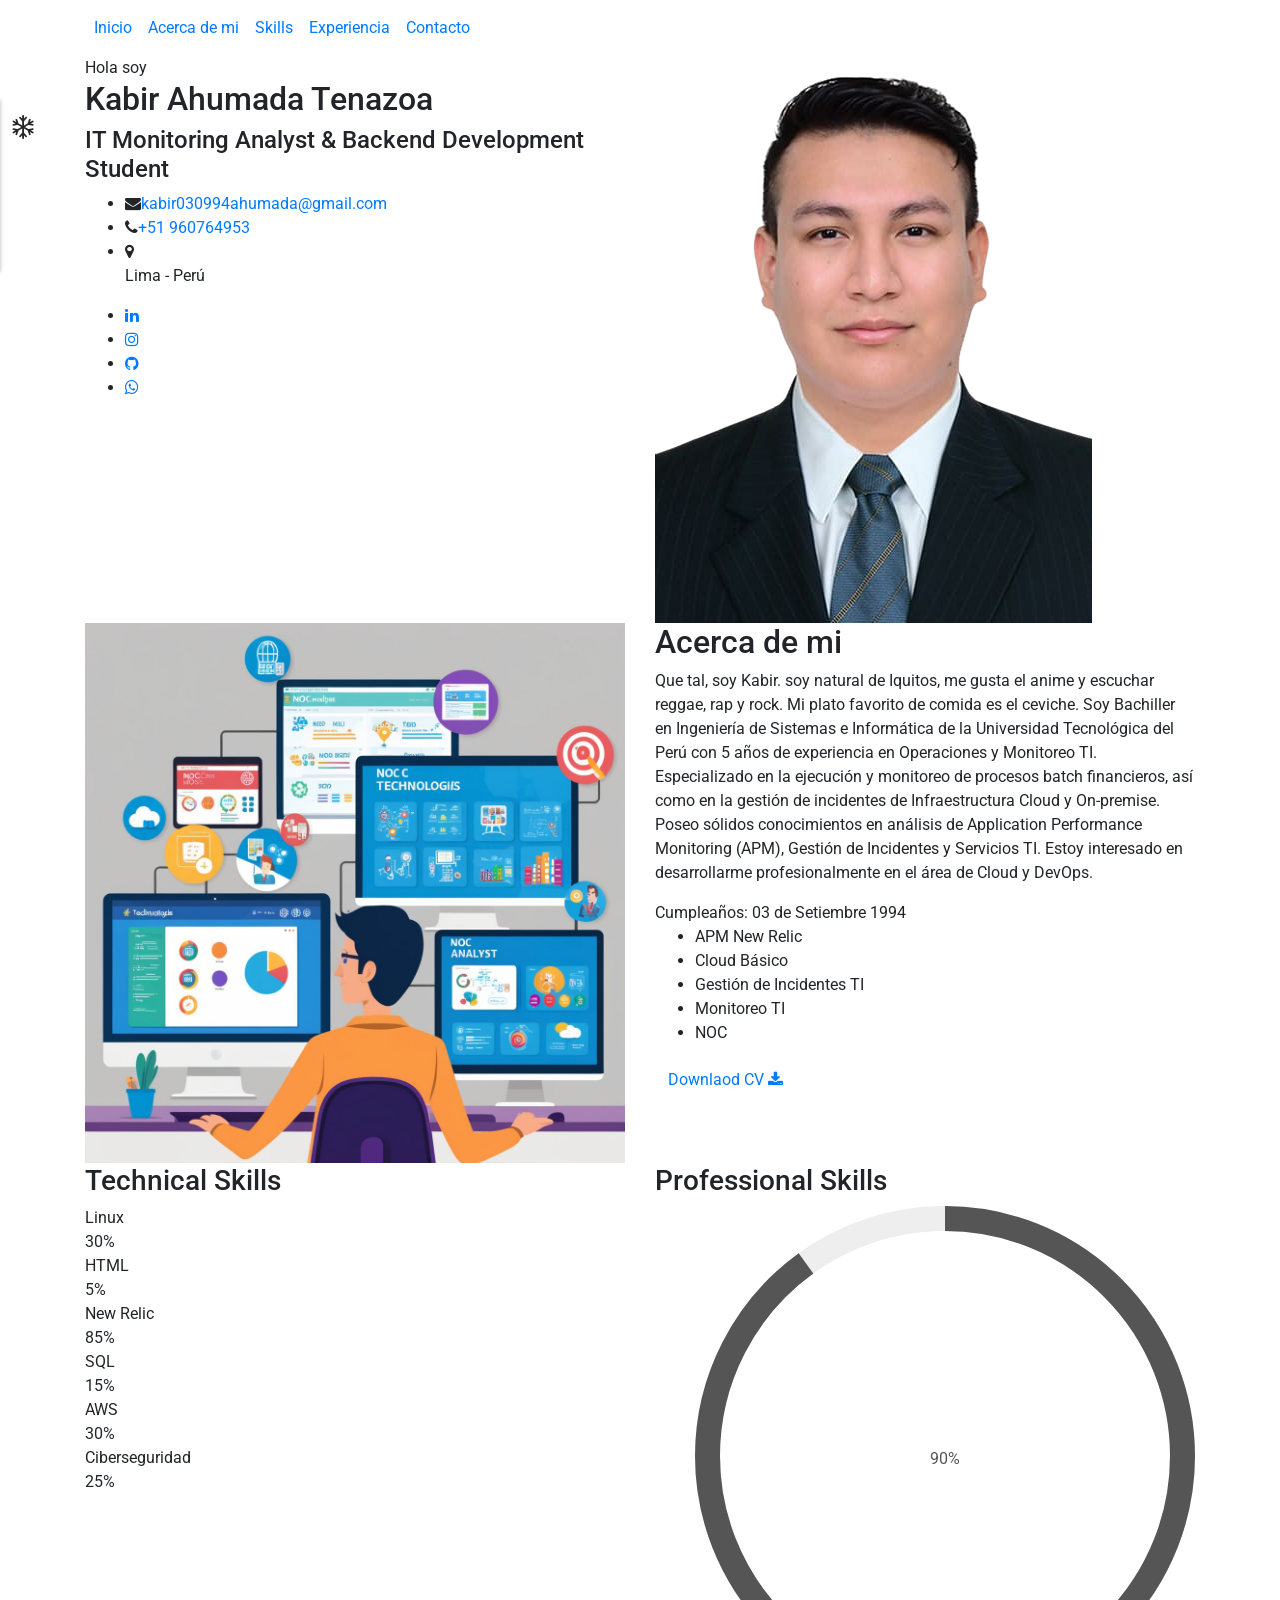
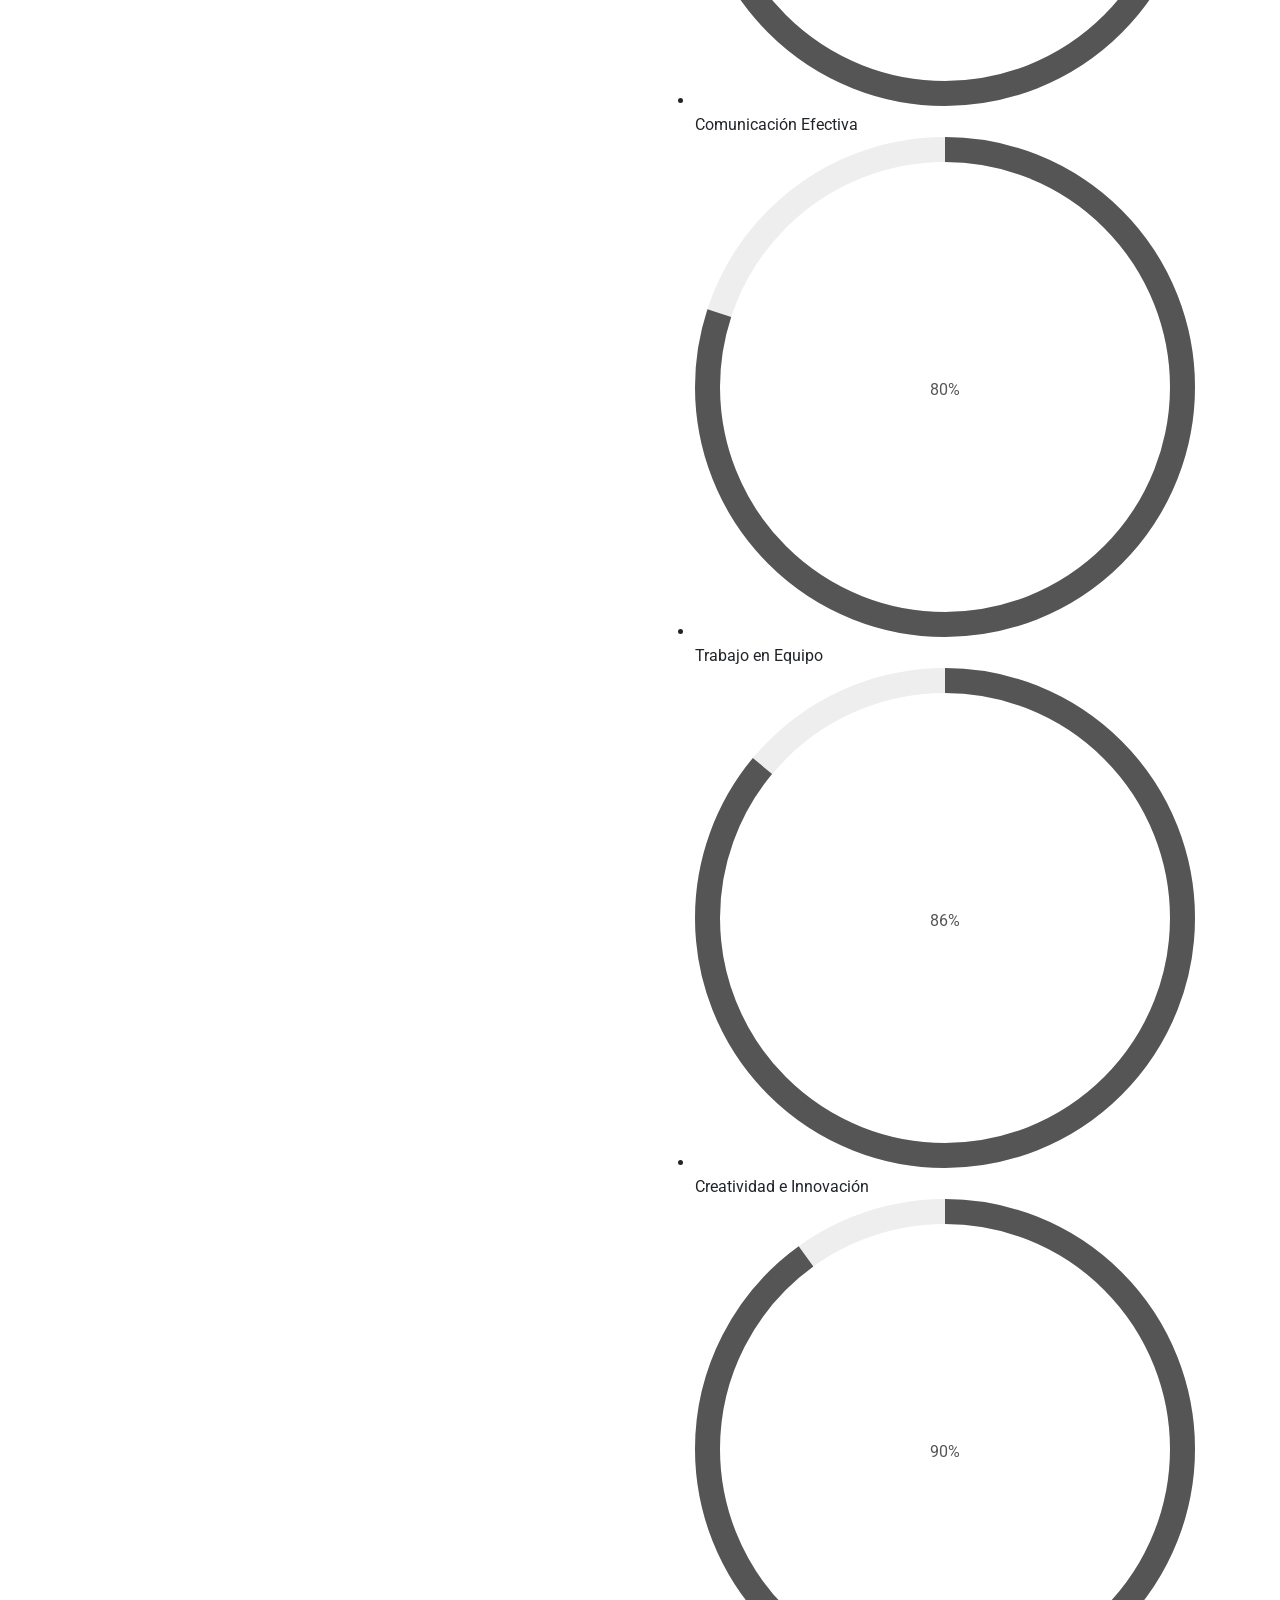
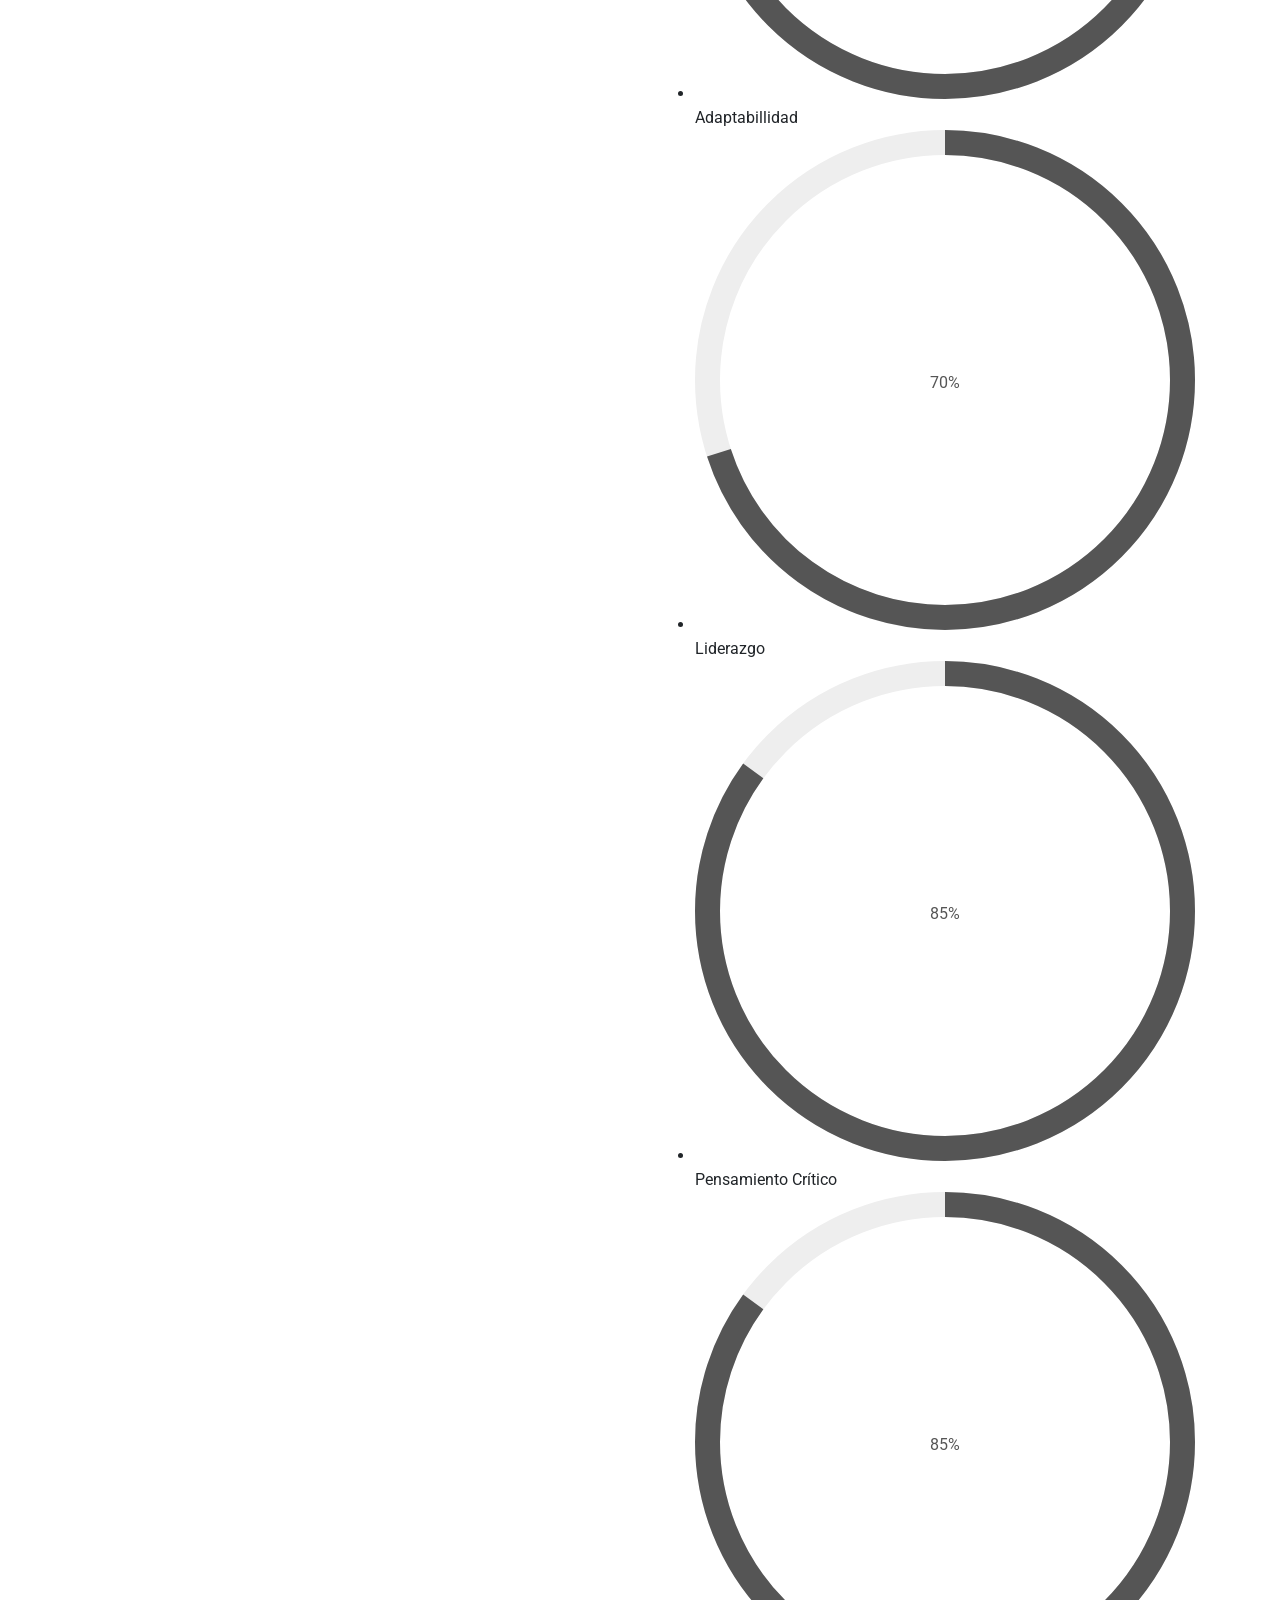
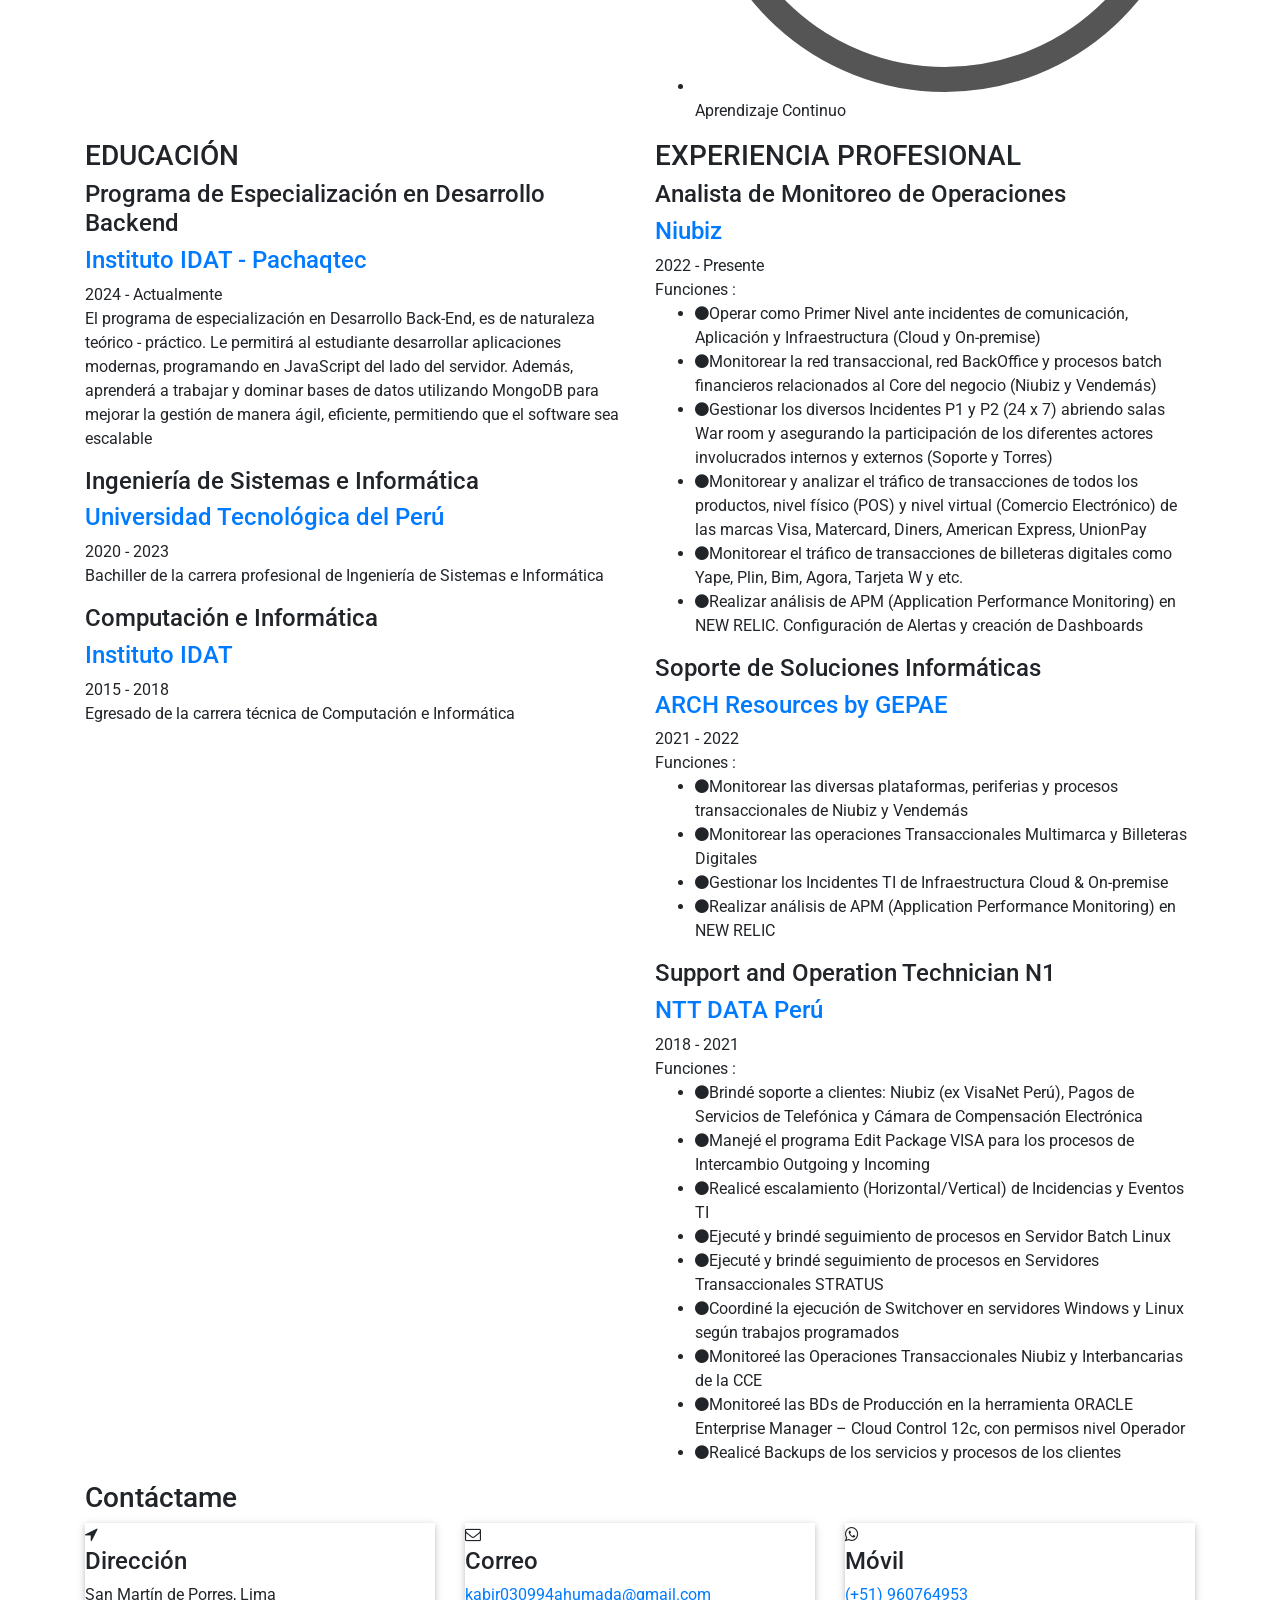
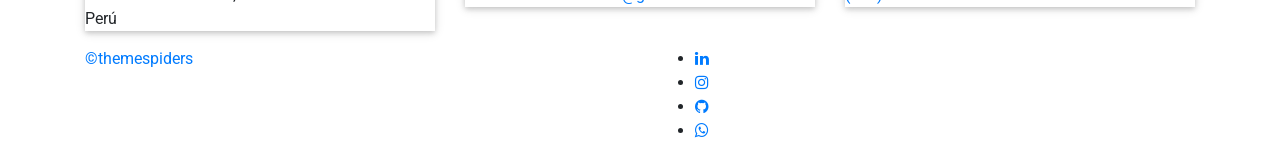
==== index.html @ a4e6312b "Carga nueva de index" ====
<!doctype html>
<html lang="en">
    
<head>
        <title>Kabir Ahumada Tenazoa - Personal CV</title>
        <!-- Required meta tags -->
        <meta charset="utf-8">
        <meta http-equiv="X-UA-Compatible" content="IE=edge">

        <meta name="viewport" content="width=device-width, initial-scale=1, shrink-to-fit=no">
        
        <!-- FAV AND ICONS   -->
        <link rel="shortcut icon" href="assets/images/Crountch-One-Piece-Jolly-Roger-Luffys-flag.256.png">
        <link rel="shortcut icon" href="assets/images/LUFFY3-removebg-preview.png">
        <link rel="shortcut icon" sizes="72x72" href="assets/images/LUFFY3-removebg-preview.png">
        <link rel="shortcut icon" sizes="114x114" href="assets/images/Crountch-One-Piece-Jolly-Roger-Luffys-flag.256.png">
        
        <!-- Google Font-->
        <link href="http://fonts.googleapis.com/css?family=Roboto" rel="stylesheet">
        <!-- Font Awesome -->
        <link rel="stylesheet" href="assets/icons/font-awesome-4.7.0/css/font-awesome.min.css">
        <!-- Bootstrap CSS -->
        <link rel="stylesheet" href="assets/plugins/css/bootstrap.min.css">
        <!-- Animate CSS-->
        <link rel="stylesheet" href="assets/plugins/css/animate.css">
        <!-- Owl Carousel CSS-->
        <link rel="stylesheet" href="assets/plugins/css/owl.css">
        <!-- Fancybox-->
        <link rel="stylesheet" href="assets/plugins/css/jquery.fancybox.min.css">
        <!-- Custom CSS-->
        <link rel="stylesheet" href="assets/css/styles.css">
        <link rel="stylesheet" href="assets/css/responsive.css">
        
        <!-- Colors -->
        <link rel="alternate stylesheet" href="assets/css/colors/blue.css" title="blue">
        <link rel="stylesheet" href="assets/css/colors/defauld.css" title="defauld">
        <link rel="alternate stylesheet" href="assets/css/colors/green.css" title="green">
        <link rel="alternate stylesheet" href="assets/css/colors/blue-munsell.css" title="blue-munsell">
        <link rel="alternate stylesheet" href="assets/css/colors/orange.css" title="orange">
        <link rel="alternate stylesheet" href="assets/css/colors/purple.css" title="purple">
        <link rel="alternate stylesheet" href="assets/css/colors/slate.css" title="slate">
        <link rel="alternate stylesheet" href="assets/css/colors/yellow.css" title="yellow">
    </head>
    <body class="dark-vertion black-bg">
        <!-- Start Loader -->
        <div class="section-loader">
            <div class="loader">
                <div></div>
                <div></div> 
            </div>
        </div>
        <!-- End Loader -->
        
        <!--
        ===================
           NAVIGATION
        ===================
        -->
        <header class="black-bg mh-header mh-fixed-nav nav-scroll mh-xs-mobile-nav wow fadeInUp" id="mh-header">
            <div class="overlay"></div>
            <div class="container">
                <div class="row">
                    <nav class="navbar navbar-expand-lg mh-nav nav-btn">
                        <button class="navbar-toggler" type="button" data-toggle="collapse" data-target="#navbarSupportedContent" aria-controls="navbarSupportedContent" aria-expanded="false" aria-label="Toggle navigation">
                            <span class="navbar-toggler-icon icon"></span>
                        </button>
                    
                        <div class="collapse navbar-collapse" id="navbarSupportedContent">
                            <ul class="navbar-nav mr-auto ml-auto">
                                <li class="nav-item active">
                                    <a class="nav-link" href="#mh-home">Inicio</a>
                                </li>
                                <li class="nav-item">
                                    <a class="nav-link" href="#mh-about">Acerca de mi</a>
                                </li>
                                <li class="nav-item">
                                   <a class="nav-link" href="#mh-skills">Skills</a>
                                </li>                                
                                <li class="nav-item">
                                   <a class="nav-link" href="#mh-experience">Experiencia</a>
                                </li>                                
                                <li class="nav-item">
                                   <a class="nav-link" href="#mh-contact">Contacto</a>
                                </li>
                            </ul>
                        </div>
                    </nav>
                </div>
            </div>
        </header>
        
        <!--
        ===================
            HOME 
        ===================
        -->
        <section class="mh-home" id="mh-home">
            <div class="home-ovimg">
                <div class="container">
                    <div class="row xs-column-reverse section-separator vertical-middle-content home-padding">
                        <div class="col-sm-6">
                            <div class="mh-header-info">
                                <div class="mh-promo wow fadeInUp" data-wow-duration="0.8s" data-wow-delay="0.1s">
                                    <span>Hola soy</span>
                                </div>
                                
                                <h2 class="wow fadeInUp" data-wow-duration="0.8s" data-wow-delay="0.2s">Kabir Ahumada Tenazoa</h2>
                                <h4 class="wow fadeInUp" data-wow-duration="0.8s" data-wow-delay="0.3s">IT Monitoring Analyst & Backend Development Student</h4>
                                
                                <ul>
                                    <li class="wow fadeInUp" data-wow-duration="0.8s" data-wow-delay="0.4s"><i class="fa fa-envelope"></i><a target="_blank" href="mailto:">kabir030994ahumada@gmail.com</a></li>
                                    <li class="wow fadeInUp" data-wow-duration="0.8s" data-wow-delay="0.5s"><i class="fa fa-phone"></i><a target="_blank" href="https://wa.link/vdgrgr" target="_blank">+51 960764953</a></li>
                                    <li class="wow fadeInUp" data-wow-duration="0.8s" data-wow-delay="0.6s"><i class="fa fa-map-marker"></i><address>Lima - Perú</address></li>
                                </ul>
                                
                                <ul class="social-icon wow fadeInUp" data-wow-duration="0.8s" data-wow-delay="0.14s">
                                    <li><a href="https://www.linkedin.com/in/axel-kabir-ahumada-tenazoa/" target="_blank"><i class="fa fa-linkedin"></i></a></li>
                                    <li><a href="https://www.instagram.com/mr.ahumada31/" target="_blank"><i class="fa fa-instagram"></i></a></li>
                                    <li><a href="https://github.com/kahumada31" target="_blank"><i class="fa fa-github"></i></a></li>
                                    <li><a href="https://wa.link/vdgrgr" target="_blank"><i class="fa fa-whatsapp"></i></a></li>
                                </ul>
                            </div>
                        </div>
                        <div class="col-sm-6">
                            <div class="hero-img wow fadeInUp" data-wow-duration="0.16s" data-wow-delay="0.12s">
                                <div class="image-border">
                                    <img src="assets/images/Axel_Ahumada_-_new-removebg-preview.png" alt=""  class="img-fluid">
                                </div>
                            </div>
                        </div>
                    </div>
                </div>
            </div>
        </section>   
        
        <!--
        ==================
            ABOUT
        =================
        -->
        <section class="mh-about" id="mh-about">
            <div class="container">
                <div class="row section-separator">
                    <div class="col-sm-12 col-md-6">
                        <div class="mh-about-img shadow-2 wow fadeInUp" data-wow-duration="0.16s" data-wow-delay="0.8s">
                            <img src="assets/images/noc3.jpg" alt="" class="img-fluid">
                        </div>
                    </div>
                    <div class="col-sm-12 col-md-6">
                        <div class="mh-about-inner">
                            <h2 class="wow fadeInUp" data-wow-duration="0.12s" data-wow-delay="0.5s">Acerca de mi</h2>
                            <p class="wow fadeInUp" data-wow-duration="0.12s" data-wow-delay="0.6s">Que tal, soy Kabir. soy natural de Iquitos, me gusta el anime y escuchar reggae, rap y rock. Mi plato favorito de comida es el ceviche.
                                 Soy Bachiller en Ingeniería de Sistemas e Informática de la Universidad Tecnológica del Perú con 5 años de experiencia en Operaciones y Monitoreo TI. Especializado en la ejecución y monitoreo de procesos batch financieros, así como en la gestión de incidentes de Infraestructura Cloud y On-premise.
                                Poseo sólidos conocimientos en análisis de Application Performance Monitoring (APM), Gestión de Incidentes y Servicios TI. Estoy interesado en desarrollarme profesionalmente en el área de Cloud y DevOps.</p>
                            <h7> Cumpleaños: 03 de Setiembre 1994</h7>
                            <div class="mh-about-tag wow fadeInUp" data-wow-duration="0.18s" data-wow-delay="0.15s">
                                
                                <ul>
                                    <li><span>APM New Relic</span></li>
                                    <li><span>Cloud Básico</span></li>
                                    <li><span>Gestión de Incidentes TI</span></li>
                                    <li><span>Monitoreo TI</span></li>
                                    <li><span>NOC</span></li>
                                </ul>
                            </div>
                            <a href="/documentation/CV Kabir Ahumada.pdf" target="_blank" class="btn btn-fill wow fadeInUp" data-wow-duration="0.12s" data-wow-delay="0.8s">Downlaod CV <i class="fa fa-download"></i></a>
                        </div>
                    </div>
                </div>
            </div>
        </section>
        
        <!--
        ===================
           SKILLS
        ===================
        -->
        <section class="mh-skills" id="mh-skills">
            <div class="container">
                <div class="row section-separator">
                    <div class="section-title text-center col-sm-12">
                        <!--<h2>Skills</h2>-->
                    </div>
                    <div class="col-sm-12 col-md-6">
                        <div class="mh-skills-inner">
                            <div class="mh-professional-skill wow fadeInUp" data-wow-duration="0.20s" data-wow-delay="0.15s">
                                <h3>Technical Skills</h3>
                                <div class="each-skills">
                                    <div class="candidatos">
                                        <div class="parcial">
                                            <div class="info">
                                                <div class="nome">Linux</div>
                                                <div class="percentagem-num">30%</div>
                                            </div>
                                            <div class="progressBar">
                                                <div class="percentagem" style="width: 30%;"></div>
                                            </div>
                                        </div>
                                    </div>
                                    <div class="candidatos">
                                        <div class="parcial">
                                            <div class="info">
                                                <div class="nome">HTML</div>
                                                <div class="percentagem-num">5%</div>
                                            </div>
                                            <div class="progressBar">
                                                <div class="percentagem" style="width: 5%;"></div>
                                            </div>
                                        </div>
                                    </div>
                                    <div class="candidatos">
                                        <div class="parcial">
                                            <div class="info">
                                                <div class="nome">New Relic</div>
                                                <div class="percentagem-num">85%</div>
                                            </div>
                                            <div class="progressBar">
                                                <div class="percentagem" style="width: 85%;"></div>
                                            </div>
                                        </div>
                                    </div>
                                    <div class="candidatos">
                                        <div class="parcial">
                                            <div class="info">
                                                <div class="nome">SQL</div>
                                                <div class="percentagem-num">15%</div>
                                            </div>
                                            <div class="progressBar">
                                                <div class="percentagem" style="width: 15%;"></div>
                                            </div>
                                        </div>
                                    </div>                                    
                                    <div class="candidatos">
                                        <div class="parcial">
                                            <div class="info">
                                                <div class="nome">AWS</div>
                                                <div class="percentagem-num">30%</div>
                                            </div>
                                            <div class="progressBar">
                                                <div class="percentagem" style="width: 30%;"></div>
                                            </div>
                                        </div>
                                    </div>
                                    <div class="candidatos">
                                        <div class="parcial">
                                            <div class="info">
                                                <div class="nome">Ciberseguridad</div>
                                                <div class="percentagem-num">25%</div>
                                            </div>
                                            <div class="progressBar">
                                                <div class="percentagem" style="width: 25%;"></div>
                                            </div>
                                        </div>
                                    </div>
                                </div>
                            </div>
                        </div>
                    </div>
                    <div class="col-sm-12 col-md-6">
                        <div class="mh-professional-skills wow fadeInUp" data-wow-duration="0.20s" data-wow-delay="0.15s">
                            <h3>Professional Skills</h3>
                            <ul class="mh-professional-progress" >
                                <li>
                                    <div class="mh-progress mh-progress-circle" data-progress="90"></div>
                                    <div class="pr-skill-name">Comunicación Efectiva</div>
                                </li>
                                <li>
                                    <div class="mh-progress mh-progress-circle" data-progress="80"></div> 
                                    <div class="pr-skill-name">Trabajo en Equipo</div>
                                </li>
                                <li>
                                    <div class="mh-progress mh-progress-circle" data-progress="86"></div>
                                    <div class="pr-skill-name">Creatividad e Innovación</div>
                                </li> 
                                <li>
                                    <div class="mh-progress mh-progress-circle" data-progress="90"></div>
                                    <div class="pr-skill-name">Adaptabillidad</div>
                                </li>
                                <li>
                                    <div class="mh-progress mh-progress-circle" data-progress="70"></div>
                                    <div class="pr-skill-name">Liderazgo</div>
                                </li>
                                <li>
                                    <div class="mh-progress mh-progress-circle" data-progress="85"></div>
                                    <div class="pr-skill-name">Pensamiento Crítico</div>
                                </li>
                                <li>
                                    <div class="mh-progress mh-progress-circle" data-progress="85"></div>
                                    <div class="pr-skill-name">Aprendizaje Continuo</div>
                                </li>
                            </ul>
                        </div>
                    </div>
                </div>
            </div>
        </section>
        
        <!--
        ===================
           EXPERIENCES
        ===================
        -->
        <section class="mh-experince" id="mh-experience">
            <div class="bolor-overlay">
                <div class="container">
                    <div class="row section-separator">
                        <div class="col-sm-12 col-md-6">
                            <div class="mh-education">
                                 <h3 class="wow fadeInUp" data-wow-duration="0.15s" data-wow-delay="0.12s">EDUCACIÓN</h3>
                                <div class="mh-education-deatils">
                                    <div class="mh-education-item dark-bg wow fadeInUp" data-wow-duration="0.10s" data-wow-delay="0.8s">
                                    <!-- Education Institutes-->
                                        <h4>Programa de Especialización en Desarrollo Backend </h4>
                                        <h4><a href="https://www.idat.edu.pe/escuela-de-coding" target="_blank">Instituto IDAT - Pachaqtec</a></h4>
                                        <div class="mh-eduyear">2024 - Actualmente</div>
                                        <p>El programa de especialización en Desarrollo Back-End, es de naturaleza teórico - práctico. Le permitirá al estudiante desarrollar aplicaciones modernas, programando en JavaScript del lado del servidor. Además, aprenderá a trabajar y dominar bases de datos utilizando MongoDB para mejorar la gestión de manera ágil, eficiente, permitiendo que el software sea escalable </p>
                                    </div>  
                                                            
                                    <!-- Education Institutes-->
                                    <div class="mh-education-item dark-bg wow fadeInUp" data-wow-duration="0.10s" data-wow-delay="0.8s">
                                        <h4>Ingeniería de Sistemas e Informática </h4>
                                        <h4><a href="https://www.utp.edu.pe/" target="_blank">Universidad Tecnológica del Perú</a></h4>
                                        <div class="mh-eduyear">2020 - 2023</div>
                                        <p>Bachiller de la carrera profesional de Ingeniería de Sistemas e Informática </p>
                                    </div>
                                                                    
                                    <!-- Education Institutes-->
                                    <div class="mh-education-item dark-bg wow fadeInUp" data-wow-duration="0.10s" data-wow-delay="0.8s">
                                        <h4>Computación e Informática </h4>
                                        <h4><a href="https://www.idat.edu.pe/" target="_blank">Instituto IDAT</a></h4>
                                        <div class="mh-eduyear">2015 - 2018</div>
                                        <p>Egresado de la carrera técnica de Computación e Informática </p>
                                    </div>

                                </div>
                            </div>
                        </div>
                        <div class="col-sm-12 col-md-6">
                            <div class="mh-work">
                                 <h3>EXPERIENCIA PROFESIONAL</h3>
                                <div class="mh-experience-deatils">
                                    <!-- Education Institutes-->
                                    <div class="mh-work-item dark-bg wow fadeInUp" data-wow-duration="0.13s" data-wow-delay="0.09s">
                                        <h4>Analista de Monitoreo de Operaciones </h4>
                                        <h4><a href="https://www.niubiz.com.pe/" target="_blank">Niubiz</a></h4>
                                        <div class="mh-eduyear">2022 - Presente</div>
                                        <span>Funciones :</span>
                                        <ul class="work-responsibility">
                                            <li><i class="fa fa-circle"></i>Operar como Primer Nivel ante incidentes de comunicación, Aplicación y Infraestructura (Cloud y On-premise)</li>
                                            <li><i class="fa fa-circle"></i>Monitorear la red transaccional, red BackOffice y procesos batch financieros relacionados al Core del negocio (Niubiz y Vendemás)</li>
                                            <li><i class="fa fa-circle"></i>Gestionar los diversos Incidentes P1 y P2 (24 x 7) abriendo salas War room y asegurando la participación de los diferentes actores involucrados internos y externos (Soporte y Torres)</li>
                                            <li><i class="fa fa-circle"></i>Monitorear y analizar el tráfico de transacciones de todos los productos, nivel físico (POS) y nivel virtual (Comercio Electrónico) de las marcas Visa, Matercard, Diners, American Express, UnionPay</li>
                                            <li><i class="fa fa-circle"></i>Monitorear el tráfico de transacciones de billeteras digitales como Yape, Plin, Bim, Agora, Tarjeta W y etc.</li>
                                            <li><i class="fa fa-circle"></i>Realizar análisis de APM (Application Performance Monitoring) en NEW RELIC. Configuración de Alertas y creación de Dashboards</li>
                                        </ul>
                                    </div>                                
                                    <!-- Education Institutes-->
                                    <div class="mh-work-item dark-bg wow fadeInUp" data-wow-duration="0.14s" data-wow-delay="0.10s">
                                        <h4>Soporte de Soluciones Informáticas </h4>
                                        <h4><a href="https://pe.archlatam.com/" target="_blank">ARCH Resources by GEPAE</a></h4>
                                        <div class="mh-eduyear">2021 - 2022</div>
                                        <span>Funciones :</span>
                                        <ul class="work-responsibility">
                                            <li><i class="fa fa-circle"></i>Monitorear las diversas plataformas, periferias y procesos transaccionales de Niubiz y Vendemás</li>
                                            <li><i class="fa fa-circle"></i>Monitorear las operaciones Transaccionales Multimarca y Billeteras Digitales</li>
                                            <li><i class="fa fa-circle"></i>Gestionar los Incidentes TI de Infraestructura Cloud & On-premise</li>
                                            <li><i class="fa fa-circle"></i>Realizar análisis de APM (Application Performance Monitoring) en NEW RELIC</li>
                                        </ul>
                                    </div>                                
                                    <!-- Education Institutes-->
                                    <div class="mh-work-item dark-bg wow fadeInUp" data-wow-duration="0.15s" data-wow-delay="0.11s">
                                        <h4>Support and Operation Technician N1 </h4>
                                        <h4><a href="https://pe.nttdata.com/ " target="_blank">NTT DATA Perú</a></h4>
                                        <div class="mh-eduyear">2018 - 2021</div>
                                        <span>Funciones :</span>
                                        <ul class="work-responsibility">
                                            <li><i class="fa fa-circle"></i>Brindé soporte a clientes: Niubiz (ex VisaNet Perú), Pagos de Servicios de Telefónica y Cámara de Compensación Electrónica</li>
                                            <li><i class="fa fa-circle"></i>Manejé el programa Edit Package VISA para los procesos de Intercambio Outgoing y Incoming</li>
                                            <li><i class="fa fa-circle"></i>Realicé escalamiento (Horizontal/Vertical) de Incidencias y Eventos TI</li>
                                            <li><i class="fa fa-circle"></i>Ejecuté y brindé seguimiento de procesos en Servidor Batch Linux</li>
                                            <li><i class="fa fa-circle"></i>Ejecuté y brindé seguimiento de procesos en Servidores Transaccionales STRATUS</li>
                                            <li><i class="fa fa-circle"></i>Coordiné la ejecución de Switchover en servidores Windows y Linux según trabajos programados</li>
                                            <li><i class="fa fa-circle"></i>Monitoreé las Operaciones Transaccionales Niubiz y Interbancarias de la CCE</li>
                                            <li><i class="fa fa-circle"></i>Monitoreé las BDs de Producción en la herramienta ORACLE Enterprise Manager – Cloud Control 12c, con permisos nivel Operador</li>
                                            <li><i class="fa fa-circle"></i>Realicé Backups de los servicios y procesos de los clientes</li>
                                        </ul>
                                    </div>
                                </div>
                            </div>
                        </div>
                    </div>
                </div>
            </div>
        </section>
        
        <!--
        
       
        ===================
           FOOTER 1
        ===================
        -->
        <footer class="mh-footer" id="mh-contact">
            <div class="container">
                <div class="row section-separator">
                    <div class="col-sm-12 section-title wow fadeInUp" data-wow-duration="0.12s" data-wow-delay="0.4s">
                        <h3>Contáctame</h3>
                    </div>
                    <div class="col-sm-12 mh-footer-address">
                        <div class="row">
                            <div class="col-sm-12 col-md-4">
                                <div class="mh-address-footer-item dark-bg shadow-1 wow fadeInUp" data-wow-duration="0.12s" data-wow-delay="0.6s">
                                    <div class="each-icon">
                                        <i class="fa fa-location-arrow"></i>
                                    </div>
                                    <div class="each-info">
                                        <h4>Dirección</h4>
                                        <address>
                                            San Martín de Porres, Lima <br> 
                                            Perú
                                        </address>
                                    </div>
                                </div>
                            </div>
                            <div class="col-sm-12 col-md-4">
                                <div class="mh-address-footer-item dark-bg shadow-1 wow fadeInUp" data-wow-duration="0.12s" data-wow-delay="0.8s">
                                    <div class="each-icon">
                                        <i class="fa fa-envelope-o"></i>
                                    </div>
                                    <div class="each-info">
                                        <h4>Correo</h4>
                                        <a href="mailto:yourmail@email.com" target="_blank">kabir030994ahumada@gmail.com</a><br>
                                       
                                    </div>
                                </div>
                            </div>
                            <div class="col-sm-12 col-md-4">
                                <div class="mh-address-footer-item dark-bg shadow-1 wow fadeInUp" data-wow-duration="0.12s" data-wow-delay="0.10s">
                                    <div class="each-icon">
                                        <i class="fa fa-whatsapp"></i>
                                    </div>
                                    <div class="each-info">
                                        <h4>Móvil</h4>
                                        <a href="https://wa.link/vdgrgr" target="_blank">(+51) 960764953</a><br>
                                    </div>
                                </div>
                            </div>
                        </div>
                    </div>
                   
                    <div class="col-sm-12 mh-copyright wow fadeInUp" data-wow-duration="0.12s" data-wow-delay="0.12s">
                        <div class="row">
                            <div class="col-sm-6">
                                <div class="text-left text-xs-center">
                                   <p><a href="https://themeforest.net/user/themespiders" target="_blank">©themespiders</a></p>
                                </div>
                            </div>
                            <div class="col-sm-6">
                                <ul class="social-icon">
                                    <li><a href="https://www.linkedin.com/in/axel-kabir-ahumada-tenazoa/" target="_blank"><i class="fa fa-linkedin"></i></a></li>
                                    <li><a href="https://www.instagram.com/mr.ahumada31/" target="_blank"><i class="fa fa-instagram"></i></a></li>
                                    <li><a href="https://github.com/kahumada31" target="_blank"><i class="fa fa-github"></i></a></li>
                                    <li><a href="https://wa.link/vdgrgr" target="_blank"><i class="fa fa-whatsapp"></i></a></li>
                                </ul>
                            </div>
                        </div>
                    </div>
                </div>
            </div>
        </footer>     
    
    <!--
    ==============
    * JS Files *
    ==============
    -->
    
    <!-- jQuery first, then Popper.js, then Bootstrap JS -->
    
    <!-- jQuery -->
    <script src="assets/plugins/js/jquery.min.js"></script>
    <!-- popper -->
    <script src="assets/plugins/js/popper.min.js"></script>
    <!-- bootstrap -->
    <script src="assets/plugins/js/bootstrap.min.js"></script>
    <!-- owl carousel -->
    <script src="assets/plugins/js/owl.carousel.js"></script>
    <!-- validator -->
    <script src="assets/plugins/js/validator.min.js"></script>
    <!-- wow -->
    <script src="assets/plugins/js/wow.min.js"></script>
    <!-- mixin js-->
    <script src="assets/plugins/js/jquery.mixitup.min.js"></script>
    <!-- circle progress-->
    <script src="assets/plugins/js/circle-progress.js"></script>
    <!-- jquery nav -->
    <script src="assets/plugins/js/jquery.nav.js"></script>
    <!-- Fancybox js-->
    <script src="assets/plugins/js/jquery.fancybox.min.js"></script>
    <!-- isotope js-->
    <script src="assets/plugins/js/isotope.pkgd.js"></script>
    <script src="assets/plugins/js/packery-mode.pkgd.js"></script>
    <!-- Map api -->
     <!--
    <script src="http://maps.googleapis.com/maps/api/js?v=3.exp&amp;key=AIzaSyCRP2E3BhaVKYs7BvNytBNumU0MBmjhhxc"></script>
    -->
    <!-- Custom Scripts-->
    <script src="assets/js/map-init.js"></script>
    <script src="assets/js/custom-scripts.js"></script>
    

    <!-- ****************
      After neccessary customization/modification, Please minify 
      JavaScript/jQuery according to http://browserdiet.com/en/ for better performance
    **************** -->
    <!-- STYLE SWITCH STYLESHEET ONLY FOR DEMO -->
    <link rel="stylesheet" href="demo/demo.css">
    <script type="text/javascript" src="demo/styleswitcher.js"></script>
    <script type="text/javascript" src="demo/demo.js"></script>
        <div class="demo-style-switch" id="switch-style">
    <a id="toggle-switcher" class="switch-button"><i class="fa fa-snowflake-o fa-spin"></i></a>
    <div class="switched-options">
    <ul>            
    </ul>
    <div class="config-title">
        Colores :
    </div>
    <ul class="styles">
        <li><a href="#" onclick="setActiveStyleSheet('blue'); return false;" title="Blue">
            <div class="blue"></div></a>
        </li>
        <li><a href="#" onclick="setActiveStyleSheet('purple'); return false;" title="Purple">
            <div class="purple"></div></a>
        </li>
        <li><a href="#" onclick="setActiveStyleSheet('blue-munsell'); return false;" title="Blue Munsell">
            <div class="blue-munsell"></div></a>
        </li>
        <li><a href="#" onclick="setActiveStyleSheet('orange'); return false;" title="Orange">
            <div class="orange"></div></a>
        </li>
        <li><a href="#" onclick="setActiveStyleSheet('slate'); return false;" title="Slate">
            <div class="slate"></div></a>
        </li>
        <li><a href="#" onclick="setActiveStyleSheet('green'); return false;" title="Green">
            <div class="green"></div></a>
        </li>
        <li><a href="#" onclick="setActiveStyleSheet('yellow'); return false;" title="Yellow">
            <div class="yellow"></div></a>
        </li>
        <li><a href="#" onclick="setActiveStyleSheet('red'); return false;" title="Red">
            <div class="red"></div></a>
        </li>
    </ul>
    </div>
    </div>
</body>

</html>
---- assets/css/responsive.css ----
/*
================
 VARIABLES
================
*/
* {
  -webkit-font-smoothing: antialiased;
  -moz-osx-font-smoothing: grayscale; }

.shadow-1 {
  -webkit-box-shadow: 0 2px 5px 0 rgba(0, 0, 0, 0.16), 0 2px 10px 0 rgba(0, 0, 0, 0.12);
  -moz-box-shadow: 0 2px 5px 0 rgba(0, 0, 0, 0.16), 0 2px 10px 0 rgba(0, 0, 0, 0.12);
  box-shadow: 0 2px 5px 0 rgba(0, 0, 0, 0.16), 0 2px 10px 0 rgba(0, 0, 0, 0.12); }

@media only screen and (max-width: 1400px) {
  .mh-single-project-slide-by-side .owl-prev {
    top: 40%;
    left: 0; }

  .mh-single-project-slide-by-side .owl-next {
    top: 44%;
    right: 0; } }
@media only screen and (max-width: 991px) {
  .section-separator {
    padding: 40px 0; }

  .mh-home-2 .mh-header-info p {
    padding: 0 0px;
    font-weight: 300; }

  .home-section-separator {
    padding-top: 100px;
    padding-bottom: 100px; }

  .mh-footer-address .mh-address-footer-item .each-icon .fa {
    width: 60px;
    height: 60px;
    line-height: 60px; }

  .mh-home-2 .mh-header-info .mh-about-tag {
    width: 80%; }

  .mh-xs-mobile-nav {
    z-index: 99;
    /*-------------------------------*/
    /*            Overlay            */
    /*-------------------------------*/
    /*  Navigation Menu */ }
    .mh-xs-mobile-nav .nav-btn .navbar-toggler.active {
      display: none; }
    .mh-xs-mobile-nav .navbar-nav {
      padding-top: 50px; }
    .mh-xs-mobile-nav .navbar-collapse {
      position: fixed;
      top: 0;
      bottom: 0;
      width: 320px;
      left: 0;
      z-index: 990;
      margin-top: 0px;
      padding: 0;
      background-color: #0bceaf;
      transform: translateX(-100%) translateY(0) translateZ(0) rotate(0deg) scale(1);
      -o-transform: translateX(-100%) translateY(0) translateZ(0) rotate(0deg) scale(1);
      -ms-transform: translateX(-100%) translateY(0) translateZ(0) rotate(0deg) scale(1);
      -moz-transform: translateX(-100%) translateY(0) translateZ(0) rotate(0deg) scale(1);
      -webkit-transform: translateX(-100%) translateY(0) translateZ(0) rotate(0deg) scale(1);
      -webkit-transition: all 0.4s ease-out;
      -moz-transition: all 0.4s ease-out;
      -o-transition: all 0.4s ease-out;
      -ms-transition: all 0.4s ease-out;
      transition: all 0.4s ease-out;
      -webkit-font-smoothing: antialiased;
      -moz-osx-font-smoothing: grayscale;
      overflow-y: none; }
    .mh-xs-mobile-nav .navbar-collapse.active {
      transform: translateX(0) translateY(0) translateZ(0) rotate(0deg) scale(1);
      -o-transform: translateX(0) translateY(0) translateZ(0) rotate(0deg) scale(1);
      -ms-transform: translateX(0) translateY(0) translateZ(0) rotate(0deg) scale(1);
      -moz-transform: translateX(0) translateY(0) translateZ(0) rotate(0deg) scale(1);
      -webkit-transform: translateX(0) translateY(0) translateZ(0) rotate(0deg) scale(1); }
    .mh-xs-mobile-nav .collapse {
      display: block; }
    .mh-xs-mobile-nav .navbar-fixed-bottom .navbar-collapse,
    .mh-xs-mobile-nav .navbar-fixed-top .navbar-collapse {
      max-height: inherit; }
    .mh-xs-mobile-nav .navbar-header {
      position: fixed;
      z-index: 999;
      width: 100%;
      margin-top: 0px;
      left: 0; }
    .mh-xs-mobile-nav .navbar-toggler .icon {
      transform: translateX(-50%) translateY(-50%) translateZ(0) rotate(0deg) scale(1);
      -o-transform: translateX(-50%) translateY(-50%) translateZ(0) rotate(0deg) scale(1);
      -ms-transform: translateX(-50%) translateY(-50%) translateZ(0) rotate(0deg) scale(1);
      -moz-transform: translateX(-50%) translateY(-50%) translateZ(0) rotate(0deg) scale(1);
      -webkit-transform: translateX(-50%) translateY(-50%) translateZ(0) rotate(0deg) scale(1); }
    .mh-xs-mobile-nav .navbar-toggler .icon,
    .mh-xs-mobile-nav .navbar-toggler .icon::after,
    .mh-xs-mobile-nav .navbar-toggler .icon::before {
      width: 22px;
      height: 2px;
      position: absolute;
      border-radius: 2px;
      -webkit-backface-visibility: hidden;
      backface-visibility: hidden; }
    .mh-xs-mobile-nav .navbar-toggler .icon::after,
    .mh-xs-mobile-nav .navbar-toggler .icon::before {
      content: '';
      top: 0;
      right: 0;
      -webkit-transition: all 0.6s ease-out;
      -moz-transition: all 0.6s ease-out;
      -o-transition: all 0.6s ease-out;
      -ms-transition: all 0.6s ease-out;
      transition: all 0.6s ease-out;
      -webkit-font-smoothing: antialiased;
      -moz-osx-font-smoothing: grayscale; }
    .mh-xs-mobile-nav .navbar-toggler .icon::after {
      transform: translateX(0) translateY(6px) translateZ(0) rotate(0deg) scale(1);
      -o-transform: translateX(0) translateY(6px) translateZ(0) rotate(0deg) scale(1);
      -ms-transform: translateX(0) translateY(6px) translateZ(0) rotate(0deg) scale(1);
      -moz-transform: translateX(0) translateY(6px) translateZ(0) rotate(0deg) scale(1);
      -webkit-transform: translateX(0) translateY(6px) translateZ(0) rotate(0deg) scale(1); }
    .mh-xs-mobile-nav .navbar-toggler .icon::before {
      transform: translateX(0) translateY(-6px) translateZ(0) rotate(0deg) scale(1);
      -o-transform: translateX(0) translateY(-6px) translateZ(0) rotate(0deg) scale(1);
      -ms-transform: translateX(0) translateY(-6px) translateZ(0) rotate(0deg) scale(1);
      -moz-transform: translateX(0) translateY(-6px) translateZ(0) rotate(0deg) scale(1);
      -webkit-transform: translateX(0) translateY(-6px) translateZ(0) rotate(0deg) scale(1); }
    .mh-xs-mobile-nav .navbar-toggler.active .icon::after {
      transform: translateX(0) translateY(0) translateZ(0) rotate(138deg) scale(1);
      -o-transform: translateX(0) translateY(0) translateZ(0) rotate(138deg) scale(1);
      -ms-transform: translateX(0) translateY(0) translateZ(0) rotate(138deg) scale(1);
      -moz-transform: translateX(0) translateY(0) translateZ(0) rotate(138deg) scale(1);
      -webkit-transform: translateX(0) translateY(0) translateZ(0) rotate(138deg) scale(1); }
    .mh-xs-mobile-nav .navbar-toggler.active .icon::before {
      transform: translateX(0) translateY(0) translateZ(0) rotate(-135deg) scale(1);
      -o-transform: translateX(0) translateY(0) translateZ(0) rotate(-135deg) scale(1);
      -ms-transform: translateX(0) translateY(0) translateZ(0) rotate(-135deg) scale(1);
      -moz-transform: translateX(0) translateY(0) translateZ(0) rotate(-135deg) scale(1);
      -webkit-transform: translateX(0) translateY(0) translateZ(0) rotate(-135deg) scale(1); }
    .mh-xs-mobile-nav .navbar-toggler.active .icon::after,
    .mh-xs-mobile-nav .navbar-toggler.active .icon::before {
      background-color: #fff; }
    .mh-xs-mobile-nav .navbar-toggler.active .icon {
      background-color: transparent; }
    .mh-xs-mobile-nav .navbar-toggler:focus {
      outline: 0 !important; }
    .mh-xs-mobile-nav .strict {
      background-color: rgba(0, 0, 0, 0.9);
      padding-bottom: 65px; }
    .mh-xs-mobile-nav .navbar-toggler {
      padding: 15px;
      margin-right: 15px;
      margin-left: 15px;
      margin-top: 30px;
      z-index: 1000;
      -webkit-transition: all 0.4s ease-out;
      -moz-transition: all 0.4s ease-out;
      -o-transition: all 0.4s ease-out;
      -ms-transition: all 0.4s ease-out;
      transition: all 0.4s ease-out;
      -webkit-font-smoothing: antialiased;
      -moz-osx-font-smoothing: grayscale;
      display: block; }
    .mh-xs-mobile-nav .navbar-header .navbar-toggler .icon-bar {
      background-color: #0bceaf;
      -webkit-transition: all 0.4s ease-out;
      -moz-transition: all 0.4s ease-out;
      -o-transition: all 0.4s ease-out;
      -ms-transition: all 0.4s ease-out;
      transition: all 0.4s ease-out;
      -webkit-font-smoothing: antialiased;
      -moz-osx-font-smoothing: grayscale; }
    .mh-xs-mobile-nav .navbar-header .navbar-toggler.active .icon-bar {
      background-color: #fff; }
    .mh-xs-mobile-nav .overlay {
      position: fixed;
      display: none;
      width: 100%;
      height: 100%;
      top: 0;
      left: 0;
      right: 0;
      bottom: 0;
      background-color: rgba(0, 0, 0, 0.8);
      z-index: 3; }
    .mh-xs-mobile-nav .overlay.active {
      display: block; }
    .mh-xs-mobile-nav .navbar-collapse {
      position: fixed;
      top: 0;
      bottom: 0;
      width: 320px;
      left: 0;
      z-index: 990;
      margin-top: 0px;
      padding: 0;
      background-color: #0bceaf;
      transform: translateX(-100%) translateY(0) translateZ(0) rotate(0deg) scale(1);
      -o-transform: translateX(-100%) translateY(0) translateZ(0) rotate(0deg) scale(1);
      -ms-transform: translateX(-100%) translateY(0) translateZ(0) rotate(0deg) scale(1);
      -moz-transform: translateX(-100%) translateY(0) translateZ(0) rotate(0deg) scale(1);
      -webkit-transform: translateX(-100%) translateY(0) translateZ(0) rotate(0deg) scale(1);
      -webkit-transition: all 0.4s ease-out;
      -moz-transition: all 0.4s ease-out;
      -o-transition: all 0.4s ease-out;
      -ms-transition: all 0.4s ease-out;
      transition: all 0.4s ease-out;
      -webkit-font-smoothing: antialiased;
      -moz-osx-font-smoothing: grayscale;
      overflow-y: none; }
    .mh-xs-mobile-nav .navbar-collapse .nav {
      margin-top: 75px;
      border-top: 1px solid;
      border-top-color: rgba(255, 255, 255, 0.1);
      padding: 20px; }
    .mh-xs-mobile-nav .navbar-collapse .nav li {
      text-align: center;
      margin-bottom: 0px;
      width: 100%;
      display: block;
      -webkit-transition: all 0.4s ease-out;
      -moz-transition: all 0.4s ease-out;
      -o-transition: all 0.4s ease-out;
      -ms-transition: all 0.4s ease-out;
      transition: all 0.4s ease-out;
      -webkit-font-smoothing: antialiased;
      -moz-osx-font-smoothing: grayscale;
      transform: translate3d(-20px, -10px, 0); }
    .mh-xs-mobile-nav .navbar-collapse .nav li a {
      background-color: transparent;
      text-transform: uppercase;
      font-size: 17px;
      line-height: 26px; }
    .mh-xs-mobile-nav .navbar-collapse .nav li a:hover {
      color: white !important;
      background: transparent; }
    .mh-xs-mobile-nav .navbar-collapse .nav li a.active {
      color: #fff; }
    .mh-xs-mobile-nav .navbar-collapse .nav li.active {
      color: #fff; }
    .mh-xs-mobile-nav .navbar-collapse.active {
      transform: translateX(0) translateY(0) translateZ(0) rotate(0deg) scale(1);
      -o-transform: translateX(0) translateY(0) translateZ(0) rotate(0deg) scale(1);
      -ms-transform: translateX(0) translateY(0) translateZ(0) rotate(0deg) scale(1);
      -moz-transform: translateX(0) translateY(0) translateZ(0) rotate(0deg) scale(1);
      -webkit-transform: translateX(0) translateY(0) translateZ(0) rotate(0deg) scale(1); }
    .mh-xs-mobile-nav .collapse.in {
      background-color: rgba(0, 0, 0, 0.9); }
    .mh-xs-mobile-nav .navbar-dark .navbar-toggler {
      border-color: transparent; }
    .mh-xs-mobile-nav .navbar-dark .navbar-toggler-icon {
      background-image: inherit; }

  .mh-home .mh-header-info {
    padding: 0; }

  .mh-header {
    padding: 10px 0; }

  .home-padding {
    padding: 100px 0; }

  .mh-about .mh-about-inner {
    padding-left: 5px; }

  .mh-home .mh-header-info h2 {
    font-size: 42px;
    font-weight: 600;
    line-height: 54px; }
  .mh-home .mh-header-info h4 {
    font-size: 20px;
    line-height: 24px; }

  .mh-nav {
    padding: 0; }

  .mh-professional-skills {
    padding-left: 0; }

  .mh-skills .mh-professional-skill {
    padding-right: 0; }

  .mh-home .mh-header-info .mh-promo {
    margin-bottom: 20px; }

  .nav-strict .navbar-toggler {
    margin-top: 0px; }

  .mh-footer-3 .mh-footer-address .mh-address-footer-item .each-info {
    padding-left: 20px; }

  .mh-blog-sidebar .social-icon li {
    margin-right: 2px; }

  .mh-xs-mobile-nav .navbar-nav {
    padding-top: 50px;
    padding-right: 20px; } }
@media only screen and (max-width: 768px) {
  .mh-blog .mh-blog-item {
    text-align: center; }

  .blog-form-inner {
    padding: 10px; }

  .mh-blog .mh-blog-item .blog-inner {
    padding: 0px; }

  .mh-blog-next-prev-post {
    text-align: center !important;
    margin: 10px 0; }

  .mh-blog .mh-blog-item img {
    margin-bottom: 30px;
    margin: 0 auto;
    float: none;
    text-align: center;
    margin-bottom: 20px;
    width: 100%; }

  .mh-blog .mh-blog-item h2 {
    margin-bottom: 14px;
    font-weight: bold;
    font-size: 18px;
    line-height: 30px; }

  .mh-experince h3 {
    margin-bottom: 30px; }

  .mh-work h3 {
    margin-bottom: 30px;
    margin-top: 30px; }

  .mh-work {
    padding-left: 0; }

  .mh-education {
    padding-right: 0; }

  .mh-skills .mh-professional-skill h3 {
    margin-bottom: 30px; }

  .mh-professional-skills h3 {
    margin-top: 30px;
    margin-bottom: 30px; }

  .mh-about .mh-about-inner {
    margin-top: 40px; }

  .mh-footer-address .mh-address-footer-item .each-icon .fa {
    width: 70px;
    height: 70px;
    line-height: 70px; }

  .mh-home-2 .mh-header-info ul.mh-home-contact li {
    display: inline-block;
    margin: 10px 15px;
    width: 40%;
    text-align: left; }

  .mh-testimonial .mh-client-item {
    padding: 30px 10px; }

  .mh-home-2 .mh-header-info .mh-about-tag {
    width: 100%; }

  .mh-blog .mh-blog-item .blog-inner {
    text-align: left; }

  .single-comment {
    margin: 0 auto;
    text-align: center;
    display: block;
    margin-top: 30px; }
    .single-comment img {
      margin-bottom: 20px; }

  .mh-blog .mh-blog-item .blog-inner {
    text-align: right;
    padding: 0 12px; } }
@media only screen and (max-width: 575px) {
  .xs-column-reverse {
    display: flex;
    flex-direction: column-reverse; }

  .mh-header {
    padding: 0; }

  .home-padding {
    padding: 100px 0; }

  .mh-home .hero-img {
    margin-bottom: 30px; }

  .mh-home .mh-header-info {
    padding: 0;
    text-align: center;
    margin-top: 40px; }

  .mh-about .mh-about-inner {
    padding-left: 5px;
    text-align: center;
    margin: 30px 15px; }

  .mh-skills .mh-professional-skill {
    padding-right: 0;
    padding: 0 15px; }

  .mh-experince h3 {
    margin-bottom: 30px;
    text-align: center; }

  .mh-education {
    margin-bottom: 30px;
    padding-right: 0; }

  .mh-work {
    padding-left: 0;
    margin-bottom: 30px; }

  .portfolio-nav ul li {
    margin-bottom: 20px; }

  .mh-skills .mh-professional-skill {
    margin-bottom: 50px; }

  .section-separator {
    padding: 30px 0; }

  .mh-home .mh-header-info .mh-promo {
    margin-bottom: 20px; }

  .mh-featured-project-content {
    margin-top: 40px;
    text-align: center; }

  .mh-featured-project .mh-featured-item .mh-featured-project-content p {
    text-align: center; }

  .mh-quates .each-quates {
    padding: 30px; }

  .mh-map {
    padding: 0px;
    margin-top: 40px; }

  .mh-home-2 .mh-header-info ul.mh-home-contact li {
    width: 100%;
    margin: 6px 10px; }

  .mh-footer-3 .mh-footer-address .mh-address-footer-item {
    display: block;
    padding: 20px 0px; }

  .mh-footer-3 .mh-footer-address .mh-address-footer-item .each-info {
    padding-left: 20px;
    text-align: center; }

  .mh-footer-3 .mh-footer-address .mh-address-footer-item .each-info {
    padding-left: 0;
    text-align: center; }

  .xs-no-padding {
    padding: 0; }

  .mh-home-2 .mh-header-info {
    text-align: center;
    padding-top: 50px; }

  .mh-portfolio-modal-inner {
    margin-right: 0; }

  .mh-portfolio-modal {
    padding: 10px; }

  .mh-portfolio-modal-img {
    margin-top: 50px; }

  .mh-service .mh-service-item {
    margin-bottom: 20px; }

  .social-icon {
    display: block;
    margin: 0 auto;
    float: none;
    text-align: center; }

  .social-icon li {
    list-style: none;
    float: none;
    text-align: center;
    display: inline-block;
    margin-bottom: 0px;
    margin-right: 4px;
    margin-left: 4px; }

  .text-left.text-xs-center {
    text-align: center !important; } }
@media only screen and (max-width: 420px) {
  .mh-home .img-border {
    height: 280px;
    width: 280px; }

  .home-padding {
    padding: 60px 0; } }

/*# sourceMappingURL=responsive.css.map */
---- assets/css/colors/blue.css ----
.new .navbar-toggler .icon, .new .navbar-toggler .icon::after, .new .navbar-toggler .icon::before {
  background-color: #a97afd; }

.white-vertion .page-item.active .page-link {
  color: #a97afd; }

.dark-vertion .page-item.active .page-link {
  color: #a97afd; }

.mh-header .navbar-nav li a:hover {
  color: #a97afd; }

.mh-home-2 .mh-header-info ul.mh-home-contact li:hover .fa {
  color: #a97afd; }

.mh-home .mh-header-info .mh-promo span {
  background-color: #a97afd; }
.mh-home .mh-header-info ul li:hover .fa {
  color: #a97afd; }

.mh-about-tag ul li span {
  border: 1px solid #a97afd; }
  .mh-about-tag ul li span:hover {
    background-color: #a97afd; }

.mh-progress path:nth-child(2) {
  stroke: #a97afd; }

.candidatos .parcial .percentagem {
  background: #a97afd; }

.mh-experince .mh-education-deatils .mh-education-item .mh-eduyear {
  color: #a97afd; }

.mh-work .mh-experience-deatils .mh-work-item .mh-eduyear {
  color: #a97afd; }

.mh-experince .mh-education-deatils .mh-education-item h4 a {
  color: #a97afd; }

.mh-work .mh-experience-deatils .mh-work-item h4 a {
  color: #a97afd; }

.portfolio-nav ul li:hover {
  color: #a97afd; }
.portfolio-nav ul li.active {
  color: #a97afd; }

.mh-pricing .mh-pricing:hover .btn {
  background-color: #9961fd; }
.mh-pricing .mh-pricing .fa {
  color: white; }
.mh-pricing .mh-pricing h5 {
  color: #a97afd; }

.mh-blog .mh-blog-item .blog-inner h2 a {
  color: #fff; }
.mh-blog .mh-blog-item .blog-inner a {
  color: #a97afd; }
.mh-blog .mh-blog-item h2 {
  color: #a97afd; }
  .mh-blog .mh-blog-item h2 a {
    color: #a97afd; }
    .mh-blog .mh-blog-item h2 a:hover {
      color: #a370fd; }

.mh-testimonial .mh-client-item img {
  border: 5px solid #a97afd; }
.mh-testimonial .owl-controls .owl-dots .owl-dot {
  border: 1px solid #a97afd; }
.mh-testimonial .owl-controls .owl-dots .owl-dot.active {
  background-color: #a97afd; }

.mh-footer-address .mh-address-footer-item .each-icon .fa {
  border-color: #a97afd; }

.old .navbar-collapse {
  background-color: #a97afd; }
.old .navbar-header .navbar-toggler .icon-bar {
  background-color: #a97afd; }
.old .navbar-collapse {
  background-color: #a97afd; }

.new .navbar-collapse {
  background-color: #a97afd; }
.new .navbar-header .navbar-toggler .icon-bar {
  background-color: #a97afd; }
.new .navbar-collapse {
  background-color: #a97afd; }

.portfolio-nav ul li.current span {
  border-bottom: 2px solid #a97afd; }

.mh-project-gallery .grid-item figure:hover figcaption {
  background: rgba(169, 122, 253, 0.9); }

.mh-featured-project .mh-featured-item .mh-featured-project-content .project-category {
  color: #a97afd; }

.mh-single-project-slide .owl-controls .owl-dots .owl-dot {
  border: 1px solid #a97afd; }
.mh-single-project-slide .owl-controls .owl-dots .owl-dot.active {
  background-color: #a97afd; }

.mh-service .mh-service-item a {
  color: #a97afd; }

.mh-pagination .page-link:hover {
  color: #a97afd; }

.mh-author-info .social-icon li a:hover {
  color: #a97afd; }

.mh-blog-category ul li a:hover {
  color: #a97afd; }

.mh-blog-next-prev-post a {
  color: #a97afd; }

.comment-deatils span {
  color: #a97afd; }

.btn.btn-fill {
  background-color: #a97afd; }

.mh-pricing .mh-pricing .fa {
  color: #a97afd; }

/*# sourceMappingURL=blue.css.map */
---- assets/css/colors/green.css ----
.new .navbar-toggler .icon, .new .navbar-toggler .icon::after, .new .navbar-toggler .icon::before {
  background-color: #4CAF50; }

.white-vertion .page-item.active .page-link {
  color: #4CAF50; }

.dark-vertion .page-item.active .page-link {
  color: #4CAF50; }

.mh-header .navbar-nav li a:hover {
  color: #4CAF50; }

.mh-home-2 .mh-header-info ul.mh-home-contact li:hover .fa {
  color: #4CAF50; }

.mh-home .mh-header-info .mh-promo span {
  background-color: #4CAF50; }
.mh-home .mh-header-info ul li:hover .fa {
  color: #4CAF50; }

.mh-about-tag ul li span {
  border: 1px solid #4CAF50; }
  .mh-about-tag ul li span:hover {
    background-color: #4CAF50; }

.mh-progress path:nth-child(2) {
  stroke: #4CAF50; }

.candidatos .parcial .percentagem {
  background: #4CAF50; }

.mh-experince .mh-education-deatils .mh-education-item .mh-eduyear {
  color: #4CAF50; }

.mh-work .mh-experience-deatils .mh-work-item .mh-eduyear {
  color: #4CAF50; }

.mh-experince .mh-education-deatils .mh-education-item h4 a {
  color: #4CAF50; }

.mh-work .mh-experience-deatils .mh-work-item h4 a {
  color: #4CAF50; }

.portfolio-nav ul li:hover {
  color: #4CAF50; }
.portfolio-nav ul li.active {
  color: #4CAF50; }

.mh-pricing .mh-pricing:hover .btn {
  background-color: #449d48; }
.mh-pricing .mh-pricing .fa {
  color: #b5dfb7; }
.mh-pricing .mh-pricing h5 {
  color: #4CAF50; }

.mh-blog .mh-blog-item .blog-inner h2 a {
  color: #fff; }
.mh-blog .mh-blog-item .blog-inner a {
  color: #4CAF50; }
.mh-blog .mh-blog-item h2 {
  color: #4CAF50; }
  .mh-blog .mh-blog-item h2 a {
    color: #4CAF50; }
    .mh-blog .mh-blog-item h2 a:hover {
      color: #49a84d; }

.mh-testimonial .mh-client-item img {
  border: 5px solid #4CAF50; }
.mh-testimonial .owl-controls .owl-dots .owl-dot {
  border: 1px solid #4CAF50; }
.mh-testimonial .owl-controls .owl-dots .owl-dot.active {
  background-color: #4CAF50; }

.mh-footer-address .mh-address-footer-item .each-icon .fa {
  border-color: #4CAF50; }

.old .navbar-collapse {
  background-color: #4CAF50; }
.old .navbar-header .navbar-toggler .icon-bar {
  background-color: #4CAF50; }
.old .navbar-collapse {
  background-color: #4CAF50; }

.new .navbar-collapse {
  background-color: #4CAF50; }
.new .navbar-header .navbar-toggler .icon-bar {
  background-color: #4CAF50; }
.new .navbar-collapse {
  background-color: #4CAF50; }

.portfolio-nav ul li.current span {
  border-bottom: 2px solid #4CAF50; }

.mh-project-gallery .grid-item figure:hover figcaption {
  background: rgba(76, 175, 80, 0.9); }

.mh-featured-project .mh-featured-item .mh-featured-project-content .project-category {
  color: #4CAF50; }

.mh-single-project-slide .owl-controls .owl-dots .owl-dot {
  border: 1px solid #4CAF50; }
.mh-single-project-slide .owl-controls .owl-dots .owl-dot.active {
  background-color: #4CAF50; }

.mh-service .mh-service-item a {
  color: #4CAF50; }

.mh-pagination .page-link:hover {
  color: #4CAF50; }

.mh-author-info .social-icon li a:hover {
  color: #4CAF50; }

.mh-blog-category ul li a:hover {
  color: #4CAF50; }

.mh-blog-next-prev-post a {
  color: #4CAF50; }

.comment-deatils span {
  color: #4CAF50; }

.btn.btn-fill {
  background-color: #4CAF50; }

.mh-pricing .mh-pricing .fa {
  color: #4CAF50; }

/*# sourceMappingURL=green.css.map */
---- assets/css/colors/blue-munsell.css ----
.new .navbar-toggler .icon, .new .navbar-toggler .icon::after, .new .navbar-toggler .icon::before {
  background-color: #2196F3; }

.white-vertion .page-item.active .page-link {
  color: #2196F3; }

.dark-vertion .page-item.active .page-link {
  color: #2196F3; }

.mh-header .navbar-nav li a:hover {
  color: #2196F3; }

.mh-home-2 .mh-header-info ul.mh-home-contact li:hover .fa {
  color: #2196F3; }

.mh-home .mh-header-info .mh-promo span {
  background-color: #2196F3; }
.mh-home .mh-header-info ul li:hover .fa {
  color: #2196F3; }

.mh-about-tag ul li span {
  border: 1px solid #2196F3; }
  .mh-about-tag ul li span:hover {
    background-color: #2196F3; }

.mh-progress path:nth-child(2) {
  stroke: #2196F3; }

.candidatos .parcial .percentagem {
  background: #2196F3; }

.mh-experince .mh-education-deatils .mh-education-item .mh-eduyear {
  color: #2196F3; }

.mh-work .mh-experience-deatils .mh-work-item .mh-eduyear {
  color: #2196F3; }

.mh-experince .mh-education-deatils .mh-education-item h4 a {
  color: #2196F3; }

.mh-work .mh-experience-deatils .mh-work-item h4 a {
  color: #2196F3; }

.portfolio-nav ul li:hover {
  color: #2196F3; }
.portfolio-nav ul li.active {
  color: #2196F3; }

.mh-pricing .mh-pricing:hover .btn {
  background-color: #0d8aee; }
.mh-pricing .mh-pricing .fa {
  color: #b2dbfb; }
.mh-pricing .mh-pricing h5 {
  color: #2196F3; }

.mh-blog .mh-blog-item .blog-inner h2 a {
  color: #fff; }
.mh-blog .mh-blog-item .blog-inner a {
  color: #2196F3; }
.mh-blog .mh-blog-item h2 {
  color: #2196F3; }
  .mh-blog .mh-blog-item h2 a {
    color: #2196F3; }
    .mh-blog .mh-blog-item h2 a:hover {
      color: #1791f2; }

.mh-testimonial .mh-client-item img {
  border: 5px solid #2196F3; }
.mh-testimonial .owl-controls .owl-dots .owl-dot {
  border: 1px solid #2196F3; }
.mh-testimonial .owl-controls .owl-dots .owl-dot.active {
  background-color: #2196F3; }

.mh-footer-address .mh-address-footer-item .each-icon .fa {
  border-color: #2196F3; }

.old .navbar-collapse {
  background-color: #2196F3; }
.old .navbar-header .navbar-toggler .icon-bar {
  background-color: #2196F3; }
.old .navbar-collapse {
  background-color: #2196F3; }

.new .navbar-collapse {
  background-color: #2196F3; }
.new .navbar-header .navbar-toggler .icon-bar {
  background-color: #2196F3; }
.new .navbar-collapse {
  background-color: #2196F3; }

.portfolio-nav ul li.current span {
  border-bottom: 2px solid #2196F3; }

.mh-project-gallery .grid-item figure:hover figcaption {
  background: rgba(33, 150, 243, 0.9); }

.mh-featured-project .mh-featured-item .mh-featured-project-content .project-category {
  color: #2196F3; }

.mh-single-project-slide .owl-controls .owl-dots .owl-dot {
  border: 1px solid #2196F3; }
.mh-single-project-slide .owl-controls .owl-dots .owl-dot.active {
  background-color: #2196F3; }

.mh-service .mh-service-item a {
  color: #2196F3; }

.mh-pagination .page-link:hover {
  color: #2196F3; }

.mh-author-info .social-icon li a:hover {
  color: #2196F3; }

.mh-blog-category ul li a:hover {
  color: #2196F3; }

.mh-blog-next-prev-post a {
  color: #2196F3; }

.comment-deatils span {
  color: #2196F3; }

.btn.btn-fill {
  background-color: #2196F3; }

.mh-pricing .mh-pricing .fa {
  color: #2196F3; }

/*# sourceMappingURL=blue-munsell.css.map */
---- assets/css/colors/orange.css ----
.new .navbar-toggler .icon, .new .navbar-toggler .icon::after, .new .navbar-toggler .icon::before {
  background-color: #ffa500; }

.white-vertion .page-item.active .page-link {
  color: #ffa500; }

.dark-vertion .page-item.active .page-link {
  color: #ffa500; }

.mh-header .navbar-nav li a:hover {
  color: #ffa500; }

.mh-home-2 .mh-header-info ul.mh-home-contact li:hover .fa {
  color: #ffa500; }

.mh-home .mh-header-info .mh-promo span {
  background-color: #ffa500; }
.mh-home .mh-header-info ul li:hover .fa {
  color: #ffa500; }

.mh-about-tag ul li span {
  border: 1px solid #ffa500; }
  .mh-about-tag ul li span:hover {
    background-color: #ffa500; }

.mh-progress path:nth-child(2) {
  stroke: #ffa500; }

.candidatos .parcial .percentagem {
  background: #ffa500; }

.mh-experince .mh-education-deatils .mh-education-item .mh-eduyear {
  color: #ffa500; }

.mh-work .mh-experience-deatils .mh-work-item .mh-eduyear {
  color: #ffa500; }

.portfolio-nav ul li:hover {
  color: #ffa500; }
.portfolio-nav ul li.active {
  color: #ffa500; }

.mh-experince .mh-education-deatils .mh-education-item h4 a {
  color: #ffa500; }

.mh-work .mh-experience-deatils .mh-work-item h4 a {
  color: #ffa500; }

.mh-pricing .mh-pricing:hover .btn {
  background-color: #e69500; }
.mh-pricing .mh-pricing .fa {
  color: #ffdb99; }
.mh-pricing .mh-pricing h5 {
  color: #ffa500; }

.mh-blog .mh-blog-item .blog-inner h2 a {
  color: #fff; }
.mh-blog .mh-blog-item .blog-inner a {
  color: #ffa500; }
.mh-blog .mh-blog-item h2 {
  color: #ffa500; }
  .mh-blog .mh-blog-item h2 a {
    color: #ffa500; }
    .mh-blog .mh-blog-item h2 a:hover {
      color: #f59e00; }

.mh-testimonial .mh-client-item img {
  border: 5px solid #ffa500; }
.mh-testimonial .owl-controls .owl-dots .owl-dot {
  border: 1px solid #ffa500; }
.mh-testimonial .owl-controls .owl-dots .owl-dot.active {
  background-color: #ffa500; }

.mh-footer-address .mh-address-footer-item .each-icon .fa {
  border-color: #ffa500; }

.old .navbar-collapse {
  background-color: #ffa500; }
.old .navbar-header .navbar-toggler .icon-bar {
  background-color: #ffa500; }
.old .navbar-collapse {
  background-color: #ffa500; }

.new .navbar-collapse {
  background-color: #ffa500; }
.new .navbar-header .navbar-toggler .icon-bar {
  background-color: #ffa500; }
.new .navbar-collapse {
  background-color: #ffa500; }

.portfolio-nav ul li.current span {
  border-bottom: 2px solid #ffa500; }

.mh-project-gallery .grid-item figure:hover figcaption {
  background: rgba(255, 165, 0, 0.9); }

.mh-featured-project .mh-featured-item .mh-featured-project-content .project-category {
  color: #ffa500; }

.mh-single-project-slide .owl-controls .owl-dots .owl-dot {
  border: 1px solid #ffa500; }
.mh-single-project-slide .owl-controls .owl-dots .owl-dot.active {
  background-color: #ffa500; }

.mh-service .mh-service-item a {
  color: #ffa500; }

.mh-pagination .page-link:hover {
  color: #ffa500; }

.mh-author-info .social-icon li a:hover {
  color: #ffa500; }

.mh-blog-category ul li a:hover {
  color: #ffa500; }

.mh-blog-next-prev-post a {
  color: #ffa500; }

.comment-deatils span {
  color: #ffa500; }

.btn.btn-fill {
  background-color: #ffa500; }

.mh-pricing .mh-pricing .fa {
  color: #ffa500; }

/*# sourceMappingURL=orange.css.map */
---- assets/css/colors/purple.css ----
.new .navbar-toggler .icon, .new .navbar-toggler .icon::after, .new .navbar-toggler .icon::before {
  background-color: #E91E63; }

.mh-experince .mh-education-deatils .mh-education-item h4 a {
  color: #E91E63; }

.mh-work .mh-experience-deatils .mh-work-item h4 a {
  color: #E91E63; }

.white-vertion .page-item.active .page-link {
  color: #E91E63; }

.dark-vertion .page-item.active .page-link {
  color: #E91E63; }

.mh-header .navbar-nav li a:hover {
  color: #E91E63; }

.mh-home-2 .mh-header-info ul.mh-home-contact li:hover .fa {
  color: #E91E63; }

.mh-home .mh-header-info .mh-promo span {
  background-color: #E91E63; }
.mh-home .mh-header-info ul li:hover .fa {
  color: #E91E63; }

.mh-about-tag ul li span {
  border: 1px solid #E91E63; }
  .mh-about-tag ul li span:hover {
    background-color: #E91E63; }

.mh-progress path:nth-child(2) {
  stroke: #E91E63; }

.candidatos .parcial .percentagem {
  background: #E91E63; }

.mh-experince .mh-education-deatils .mh-education-item .mh-eduyear {
  color: #E91E63; }

.mh-work .mh-experience-deatils .mh-work-item .mh-eduyear {
  color: #E91E63; }

.portfolio-nav ul li:hover {
  color: #E91E63; }
.portfolio-nav ul li.active {
  color: #E91E63; }

.mh-pricing .mh-pricing:hover .btn {
  background-color: #d81558; }
.mh-pricing .mh-pricing .fa {
  color: #f7a9c4; }
.mh-pricing .mh-pricing h5 {
  color: #E91E63; }

.mh-blog .mh-blog-item .blog-inner h2 a {
  color: #fff; }
.mh-blog .mh-blog-item .blog-inner a {
  color: #E91E63; }
.mh-blog .mh-blog-item h2 {
  color: #E91E63; }
  .mh-blog .mh-blog-item h2 a {
    color: #E91E63; }
    .mh-blog .mh-blog-item h2 a:hover {
      color: #e6175d; }

.mh-testimonial .mh-client-item img {
  border: 5px solid #E91E63; }
.mh-testimonial .owl-controls .owl-dots .owl-dot {
  border: 1px solid #E91E63; }
.mh-testimonial .owl-controls .owl-dots .owl-dot.active {
  background-color: #E91E63; }

.mh-footer-address .mh-address-footer-item .each-icon .fa {
  border-color: #E91E63; }

.old .navbar-collapse {
  background-color: #E91E63; }
.old .navbar-header .navbar-toggler .icon-bar {
  background-color: #E91E63; }
.old .navbar-collapse {
  background-color: #E91E63; }

.new .navbar-collapse {
  background-color: #E91E63; }
.new .navbar-header .navbar-toggler .icon-bar {
  background-color: #E91E63; }
.new .navbar-collapse {
  background-color: #E91E63; }

.portfolio-nav ul li.current span {
  border-bottom: 2px solid #E91E63; }

.mh-project-gallery .grid-item figure:hover figcaption {
  background: rgba(233, 30, 99, 0.9); }

.mh-featured-project .mh-featured-item .mh-featured-project-content .project-category {
  color: #E91E63; }

.mh-single-project-slide .owl-controls .owl-dots .owl-dot {
  border: 1px solid #E91E63; }
.mh-single-project-slide .owl-controls .owl-dots .owl-dot.active {
  background-color: #E91E63; }

.mh-service .mh-service-item a {
  color: #E91E63; }

.mh-pagination .page-link:hover {
  color: #E91E63; }

.mh-author-info .social-icon li a:hover {
  color: #E91E63; }

.mh-blog-category ul li a:hover {
  color: #E91E63; }

.mh-blog-next-prev-post a {
  color: #E91E63; }

.comment-deatils span {
  color: #E91E63; }

.btn.btn-fill {
  background-color: #E91E63; }

.mh-pricing .mh-pricing .fa {
  color: #E91E63; }

/*# sourceMappingURL=purple.css.map */
---- assets/css/colors/slate.css ----
.new .navbar-toggler .icon, .new .navbar-toggler .icon::after, .new .navbar-toggler .icon::before {
  background-color: #f6c; }

.white-vertion .page-item.active .page-link {
  color: #f6c; }

.dark-vertion .page-item.active .page-link {
  color: #f6c; }

.mh-header .navbar-nav li a:hover {
  color: #f6c; }

.mh-experince .mh-education-deatils .mh-education-item h4 a {
  color: #f6c; }

.mh-work .mh-experience-deatils .mh-work-item h4 a {
  color: #f6c; }

.mh-home-2 .mh-header-info ul.mh-home-contact li:hover .fa {
  color: #f6c; }

.mh-home .mh-header-info .mh-promo span {
  background-color: #f6c; }
.mh-home .mh-header-info ul li:hover .fa {
  color: #f6c; }

.mh-about-tag ul li span {
  border: 1px solid #f6c; }
  .mh-about-tag ul li span:hover {
    background-color: #f6c; }

.mh-progress path:nth-child(2) {
  stroke: #f6c; }

.candidatos .parcial .percentagem {
  background: #f6c; }

.mh-experince .mh-education-deatils .mh-education-item .mh-eduyear {
  color: #f6c; }

.mh-work .mh-experience-deatils .mh-work-item .mh-eduyear {
  color: #f6c; }

.portfolio-nav ul li:hover {
  color: #f6c; }
.portfolio-nav ul li.active {
  color: #f6c; }

.mh-pricing .mh-pricing:hover .btn {
  background-color: #ff4dc4; }
.mh-pricing .mh-pricing .fa {
  color: white; }
.mh-pricing .mh-pricing h5 {
  color: #f6c; }

.mh-blog .mh-blog-item .blog-inner h2 a {
  color: #fff; }
.mh-blog .mh-blog-item .blog-inner a {
  color: #f6c; }
.mh-blog .mh-blog-item h2 {
  color: #f6c; }
  .mh-blog .mh-blog-item h2 a {
    color: #f6c; }
    .mh-blog .mh-blog-item h2 a:hover {
      color: #ff5cc9; }

.mh-testimonial .mh-client-item img {
  border: 5px solid #f6c; }
.mh-testimonial .owl-controls .owl-dots .owl-dot {
  border: 1px solid #f6c; }
.mh-testimonial .owl-controls .owl-dots .owl-dot.active {
  background-color: #f6c; }

.mh-footer-address .mh-address-footer-item .each-icon .fa {
  border-color: #f6c; }

.old .navbar-collapse {
  background-color: #f6c; }
.old .navbar-header .navbar-toggler .icon-bar {
  background-color: #f6c; }
.old .navbar-collapse {
  background-color: #f6c; }

.new .navbar-collapse {
  background-color: #f6c; }
.new .navbar-header .navbar-toggler .icon-bar {
  background-color: #f6c; }
.new .navbar-collapse {
  background-color: #f6c; }

.portfolio-nav ul li.current span {
  border-bottom: 2px solid #f6c; }

.mh-project-gallery .grid-item figure:hover figcaption {
  background: rgba(255, 102, 204, 0.9); }

.mh-featured-project .mh-featured-item .mh-featured-project-content .project-category {
  color: #f6c; }

.mh-single-project-slide .owl-controls .owl-dots .owl-dot {
  border: 1px solid #f6c; }
.mh-single-project-slide .owl-controls .owl-dots .owl-dot.active {
  background-color: #f6c; }

.mh-service .mh-service-item a {
  color: #f6c; }

.mh-pagination .page-link:hover {
  color: #f6c; }

.mh-author-info .social-icon li a:hover {
  color: #f6c; }

.mh-blog-category ul li a:hover {
  color: #f6c; }

.mh-blog-next-prev-post a {
  color: #f6c; }

.comment-deatils span {
  color: #f6c; }

.btn.btn-fill {
  background-color: #f6c; }

.mh-pricing .mh-pricing .fa {
  color: #f6c; }

/*# sourceMappingURL=slate.css.map */
---- assets/css/colors/yellow.css ----
.new .navbar-toggler .icon, .new .navbar-toggler .icon::after, .new .navbar-toggler .icon::before {
  background-color: #188c91; }

.white-vertion .page-item.active .page-link {
  color: #188c91; }

.dark-vertion .page-item.active .page-link {
  color: #188c91; }

.mh-header .navbar-nav li a:hover {
  color: #188c91; }

.mh-home-2 .mh-header-info ul.mh-home-contact li:hover .fa {
  color: #188c91; }

.mh-home .mh-header-info .mh-promo span {
  background-color: #188c91; }
.mh-home .mh-header-info ul li:hover .fa {
  color: #188c91; }

.mh-about-tag ul li span {
  border: 1px solid #188c91; }
  .mh-about-tag ul li span:hover {
    background-color: #188c91; }

.mh-progress path:nth-child(2) {
  stroke: #188c91; }

.candidatos .parcial .percentagem {
  background: #188c91; }

.mh-experince .mh-education-deatils .mh-education-item .mh-eduyear {
  color: #188c91; }

.mh-work .mh-experience-deatils .mh-work-item .mh-eduyear {
  color: #188c91; }

.portfolio-nav ul li:hover {
  color: #188c91; }
.portfolio-nav ul li.active {
  color: #188c91; }

.mh-pricing .mh-pricing:hover .btn {
  background-color: #14777b; }
.mh-pricing .mh-pricing .fa {
  color: #5edfe4; }
.mh-pricing .mh-pricing h5 {
  color: #188c91; }

.mh-blog .mh-blog-item .blog-inner a {
  color: #188c91; }
.mh-blog .mh-blog-item h2 {
  color: #188c91; }
  .mh-blog .mh-blog-item h2 a {
    color: #188c91; }
    .mh-blog .mh-blog-item h2 a:hover {
      color: #178488; }

.mh-testimonial .mh-client-item img {
  border: 5px solid #188c91; }
.mh-testimonial .owl-controls .owl-dots .owl-dot {
  border: 1px solid #188c91; }
.mh-testimonial .owl-controls .owl-dots .owl-dot.active {
  background-color: #188c91; }

.mh-footer-address .mh-address-footer-item .each-icon .fa {
  border-color: #188c91; }

.old .navbar-collapse {
  background-color: #188c91; }
.old .navbar-header .navbar-toggler .icon-bar {
  background-color: #188c91; }
.old .navbar-collapse {
  background-color: #188c91; }

.new .navbar-collapse {
  background-color: #188c91; }
.new .navbar-header .navbar-toggler .icon-bar {
  background-color: #188c91; }
.new .navbar-collapse {
  background-color: #188c91; }

.portfolio-nav ul li.current span {
  border-bottom: 2px solid #188c91; }

.mh-project-gallery .grid-item figure:hover figcaption {
  background: rgba(24, 140, 145, 0.9); }

.mh-featured-project .mh-featured-item .mh-featured-project-content .project-category {
  color: #188c91; }

.mh-single-project-slide .owl-controls .owl-dots .owl-dot {
  border: 1px solid #188c91; }
.mh-single-project-slide .owl-controls .owl-dots .owl-dot.active {
  background-color: #188c91; }

.mh-service .mh-service-item a {
  color: #188c91; }

.mh-pagination .page-link:hover {
  color: #188c91; }

.mh-author-info .social-icon li a:hover {
  color: #188c91; }

.mh-blog-category ul li a:hover {
  color: #188c91; }

.mh-experince .mh-education-deatils .mh-education-item h4 a {
  color: #188c91; }

.mh-work .mh-experience-deatils .mh-work-item h4 a {
  color: #188c91; }

.mh-blog-next-prev-post a {
  color: #188c91; }

.comment-deatils span {
  color: #188c91; }

.btn.btn-fill {
  background-color: #188c91; }

.mh-pricing .mh-pricing .fa {
  color: #188c91; }

/*# sourceMappingURL=yellow.css.map */
---- demo/demo.css ----
.demo-style-switch {
  position: fixed;
  z-index: 9999;
  top: 100px;
  left: -220px;
  background: #FFFFFF;
}
.demo-style-switch:hover {
  opacity: 1 !important;
}
.demo-style-switch .switched-options {
  position: relative;
  width: 220px;
  text-align: left;
  padding: 1px 14px;
  -webkit-box-shadow: 0px 0px 4px rgba(0, 0, 0, 0.3);
  box-shadow: 0px 0px 4px rgba(0, 0, 0, 0.3);
}
.demo-style-switch .config-title {
  text-transform: capitalize;
  font-weight: 700;
  font-size: 16px;
  color: #000;
  border-bottom: 1px dotted #CCCCCC;
  border-top: 1px dotted #CCCCCC;
  margin-bottom: 5px;
}
.demo-style-switch ul {
  margin-bottom: 4px;
}
.demo-style-switch ul .active {
  color: #005885;
  font-weight: 700;
}
.demo-style-switch ul .active a{
  color: #005885;
  font-weight: 700;
}
.demo-style-switch ul .p {
  font-weight: 400;
  font-size: 12px;
  color: #CCC;
  margin-top: 10px;
}
.demo-style-switch ul li a {
  font-size: 14px;
  font-weight: 400;
  line-height: 24px;
  color: #808080;
}
.demo-style-switch ul li a:hover {
  color: #008ed6;
}
.demo-style-switch ul.styles {
  margin-top: 10px;
}
.demo-style-switch ul.styles li {
  display: inline-block;
  margin-right: 5px;
}
.demo-style-switch ul.styles li .blue,
.demo-style-switch ul.styles li .blue-munsell,
.demo-style-switch ul.styles li .green,
.demo-style-switch ul.styles li .orange,
.demo-style-switch ul.styles li .purple,
.demo-style-switch ul.styles li .red,
.demo-style-switch ul.styles li .slate,
.demo-style-switch ul.styles li .yellow {
  width: 35px;
  height: 35px;
  border-radius: 50%;
}
.demo-style-switch ul.styles li .blue {
  background: #a97afd;
}
.demo-style-switch ul.styles li .blue-munsell {
  background: #2196F3;
}
.demo-style-switch ul.styles li .green {
  background: #4CAF50;
}
.demo-style-switch ul.styles li .orange {
  background: #ffa500;
}
.demo-style-switch ul.styles li .purple {
  background: #E91E63;
}
.demo-style-switch ul.styles li .red {
  background: #0dbda1;
}
.demo-style-switch ul.styles li .slate {
  background: #f6c;
}
.demo-style-switch ul.styles li .yellow {
  background: #188c91;
}
.demo-style-switch .switch-button {
  opacity: 1 !important;
  background: #FFF;
  padding: 10px;
  font-size: 24px;
  color: #272727 !important;
  position: absolute;
  overflow: hidden;
  right: -44px;
  top: -10;
  border-top-right-radius: 4px;
  border-bottom-right-radius: 4px;
}
.demo-style-switch .switch-button:hover {
  color: #008ed6;
  cursor: pointer;
  text-decoration: none;
}

.mh-demo-styles h4 {
    color: #202026cf;
    margin: 10px 0;
    text-align: left;
    font-size: 15px;
    font-weight: 500;
}
.mh-demo-styles ul{
  margin-bottom: 12px;
}
.mh-demo-styles ul li{
  display: inline-block;
  width: 49%;
}
.demo-style-switch ul li a img {
  border: 1px solid #000;

}
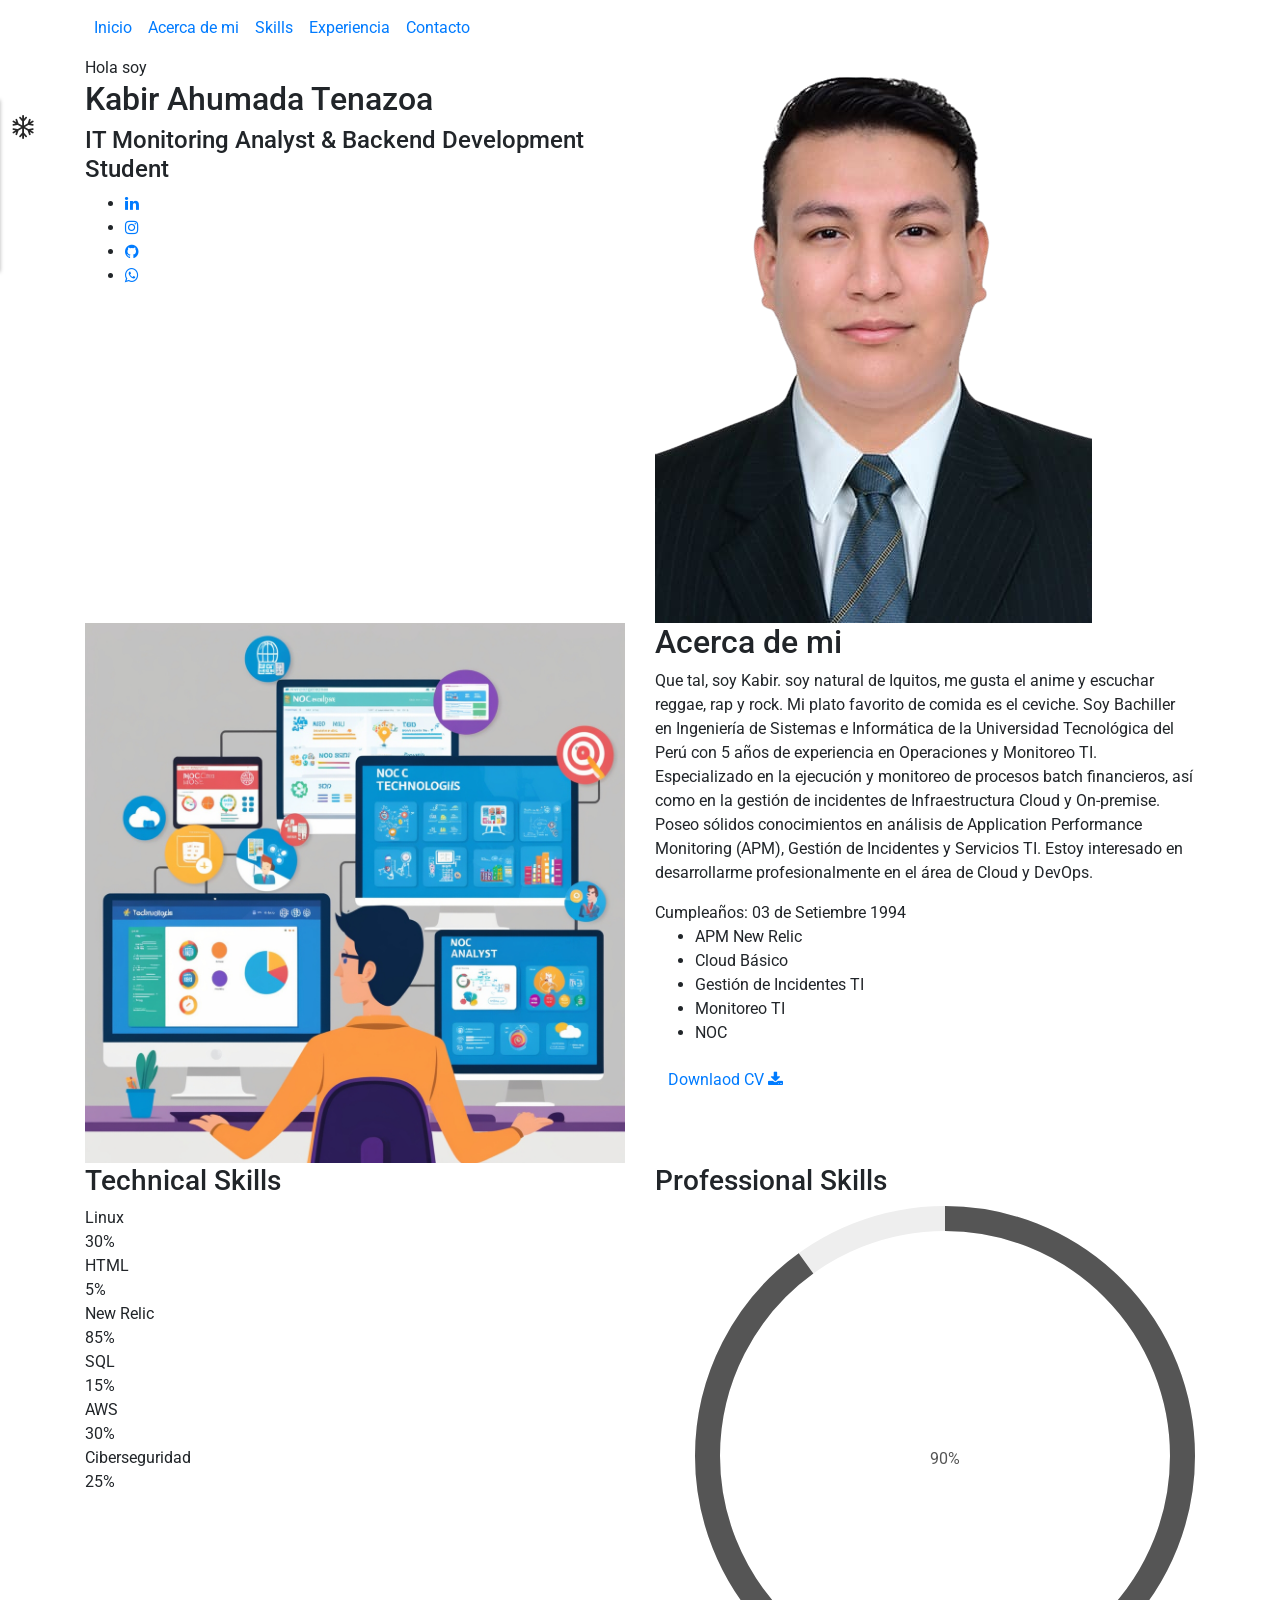
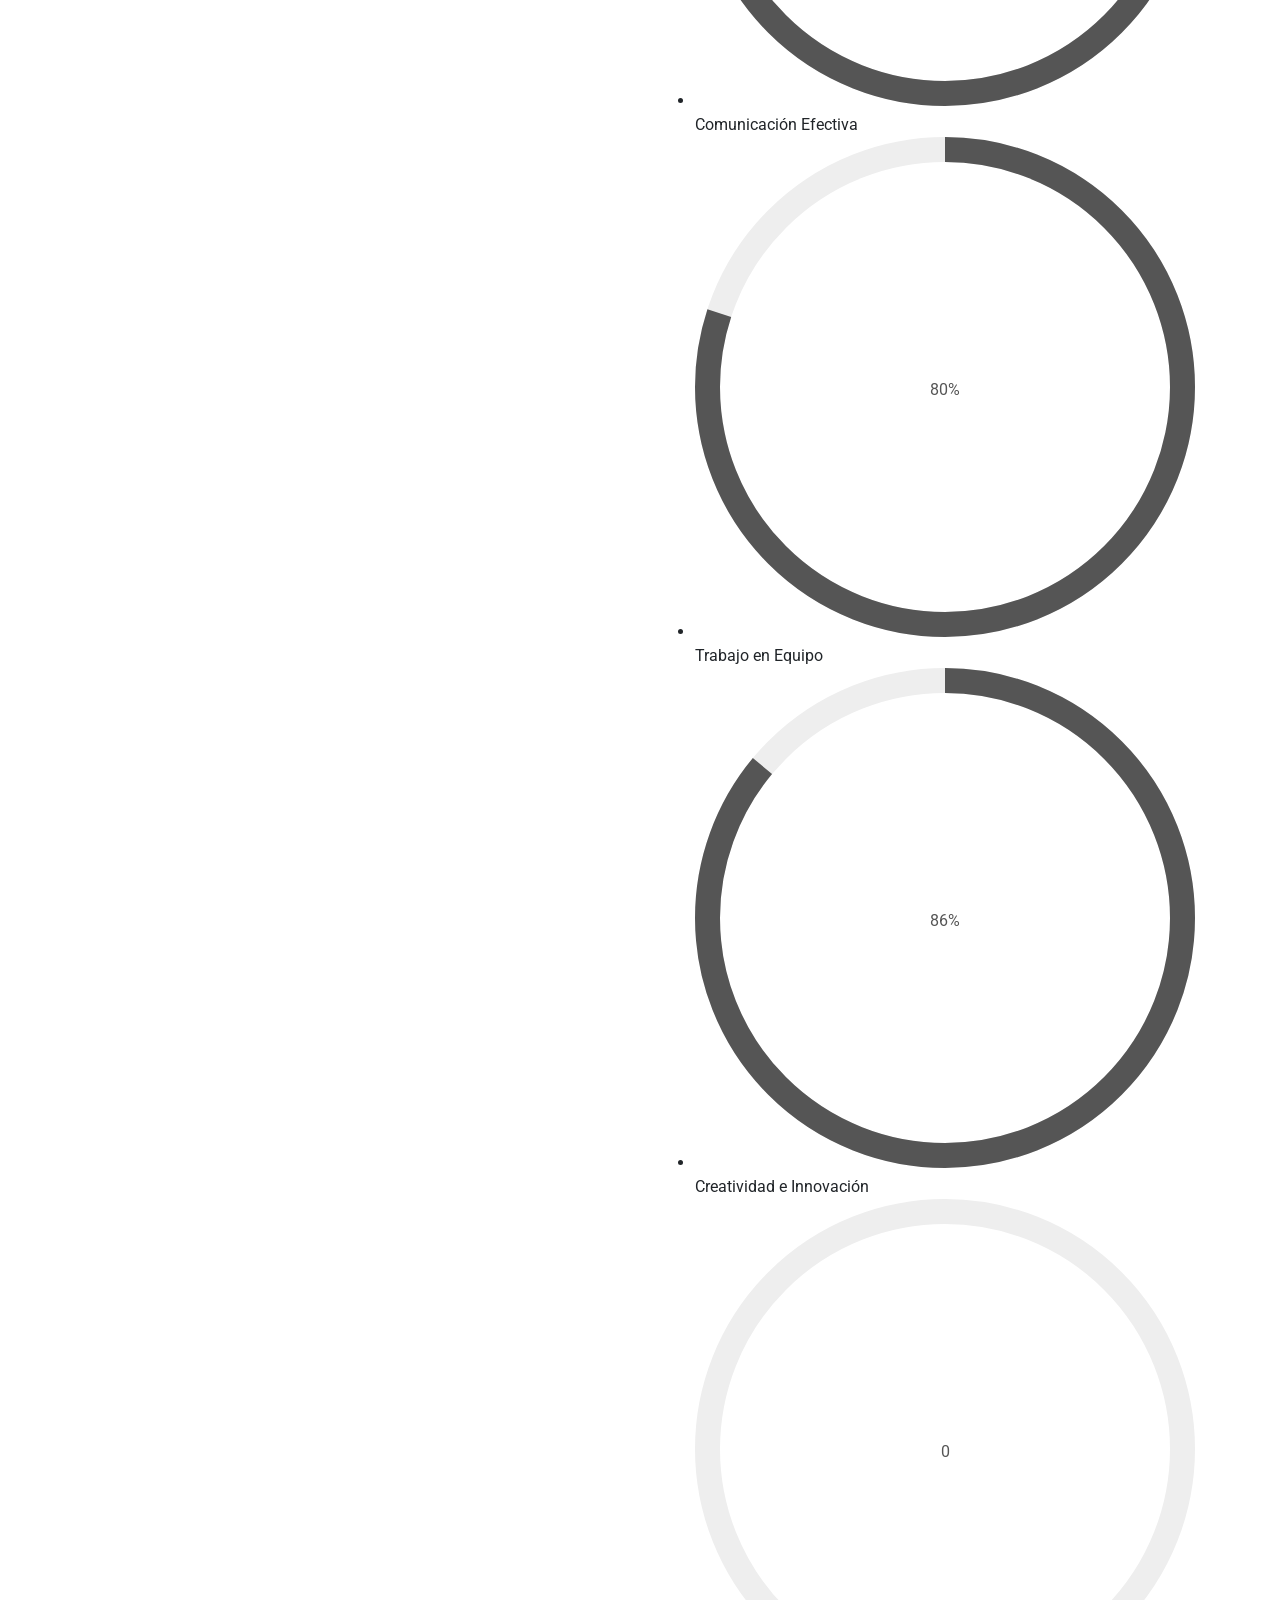
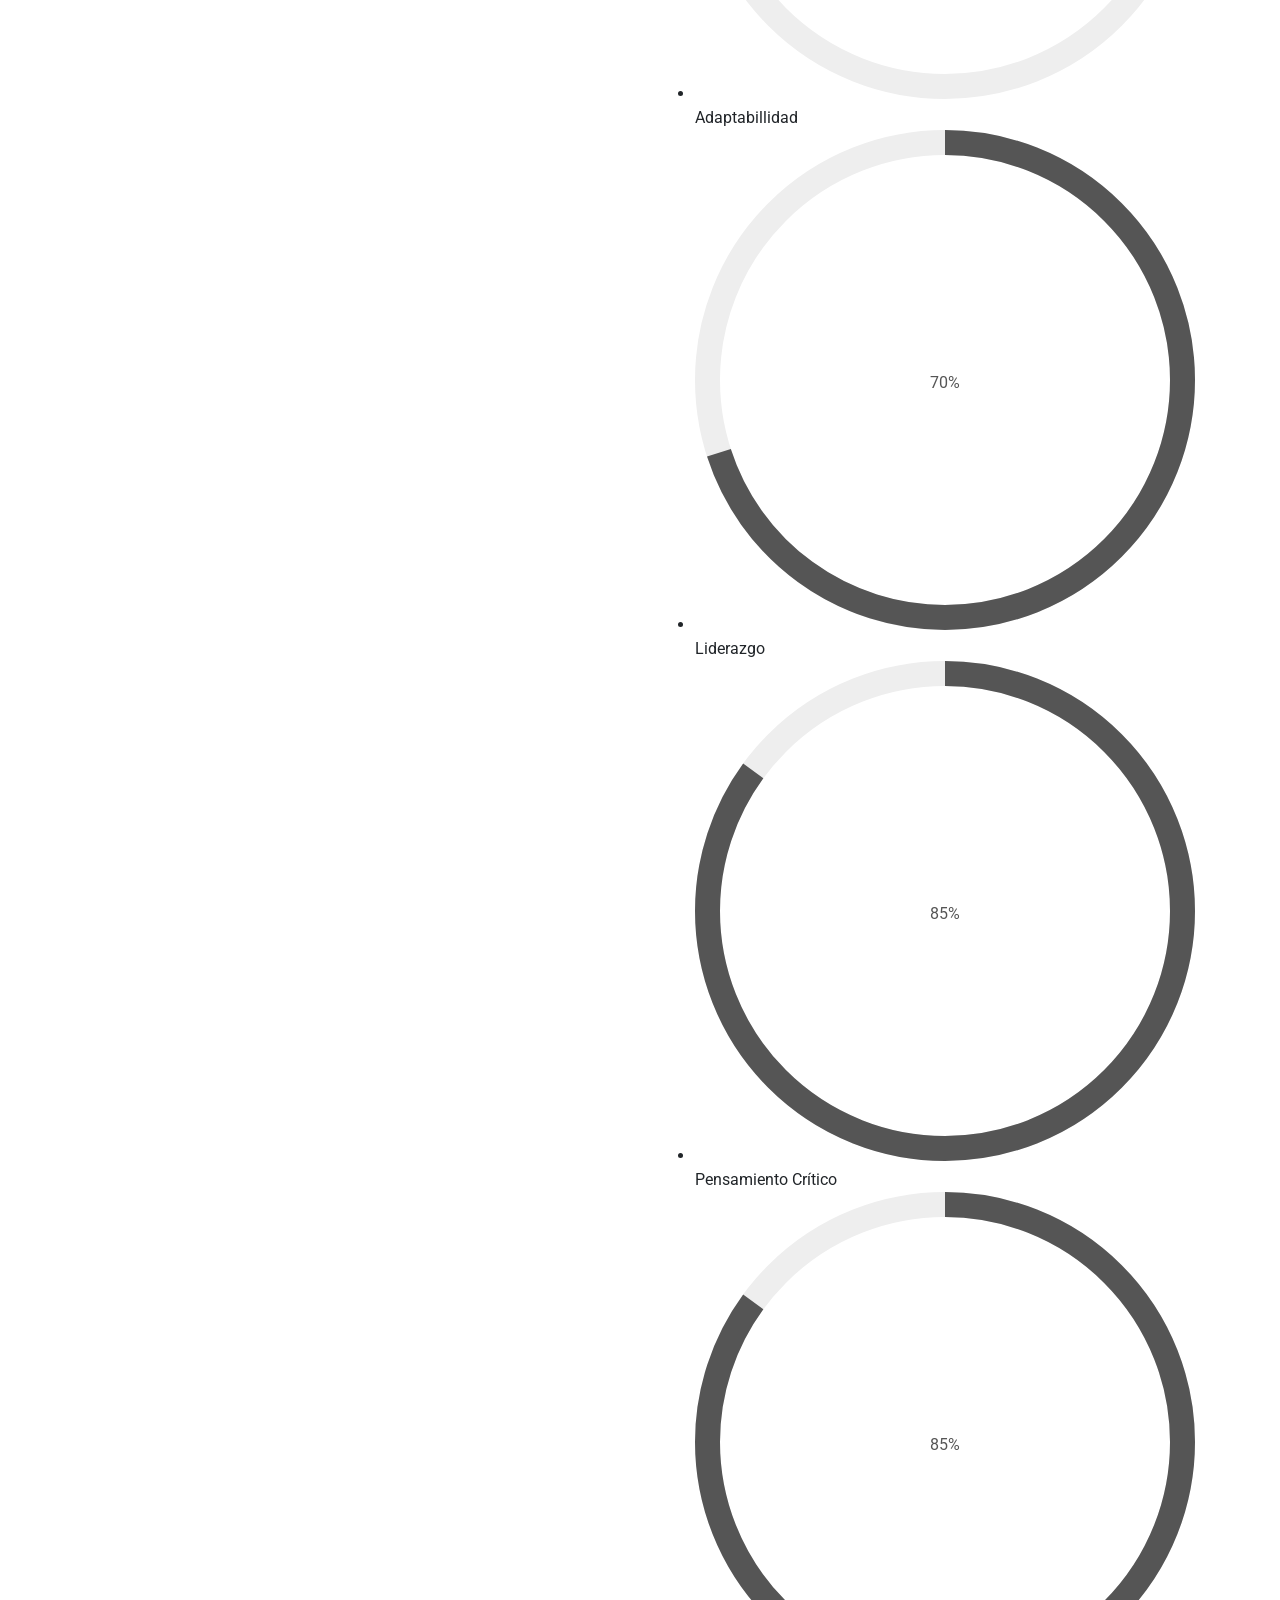
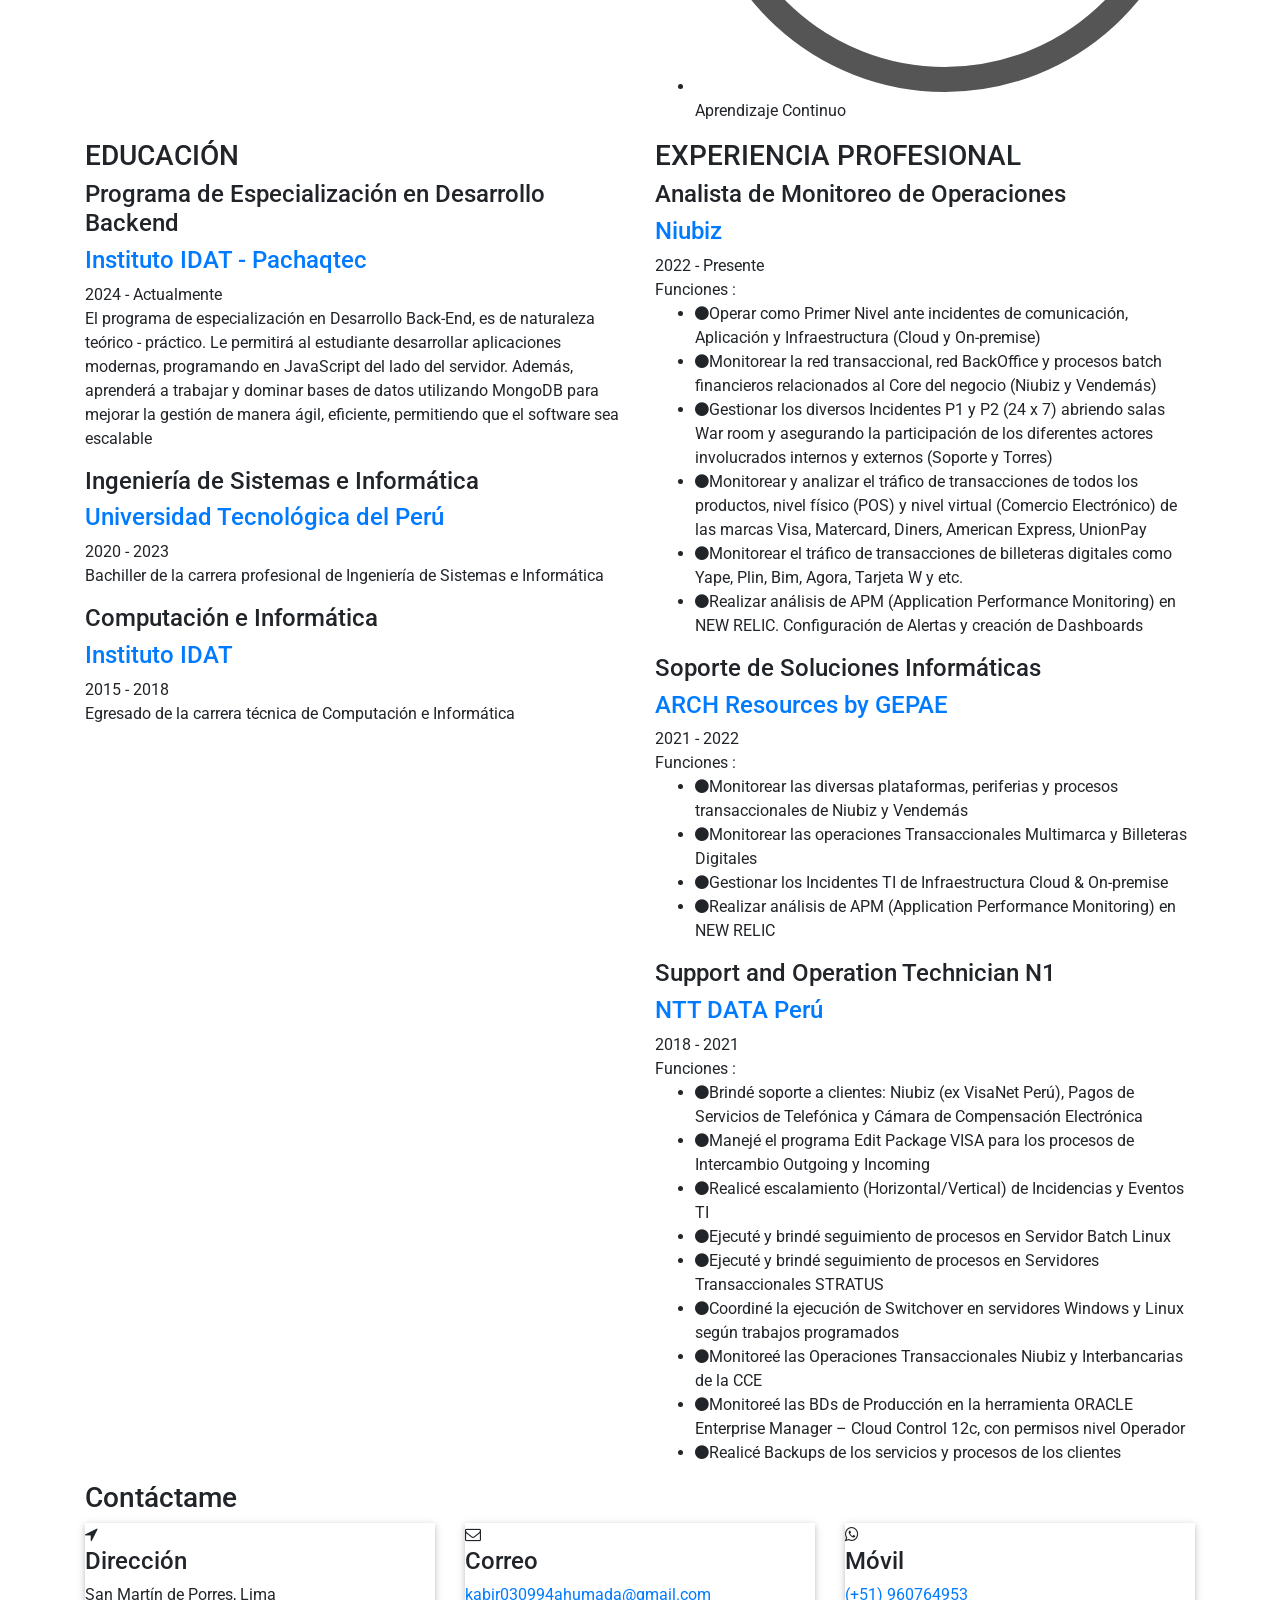
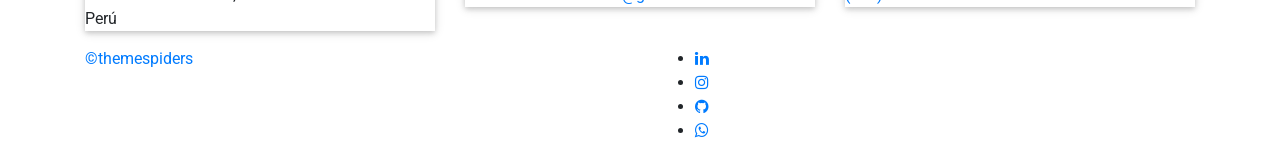
==== commit bf19d512: "Entrega Final v2" ====
--- a/index.html
+++ b/index.html
@@ -107,12 +107,14 @@
                                 <h2 class="wow fadeInUp" data-wow-duration="0.8s" data-wow-delay="0.2s">Kabir Ahumada Tenazoa</h2>
                                 <h4 class="wow fadeInUp" data-wow-duration="0.8s" data-wow-delay="0.3s">IT Monitoring Analyst & Backend Development Student</h4>
                                 
+                                <!--
                                 <ul>
                                     <li class="wow fadeInUp" data-wow-duration="0.8s" data-wow-delay="0.4s"><i class="fa fa-envelope"></i><a target="_blank" href="mailto:">kabir030994ahumada@gmail.com</a></li>
                                     <li class="wow fadeInUp" data-wow-duration="0.8s" data-wow-delay="0.5s"><i class="fa fa-phone"></i><a target="_blank" href="https://wa.link/vdgrgr" target="_blank">+51 960764953</a></li>
                                     <li class="wow fadeInUp" data-wow-duration="0.8s" data-wow-delay="0.6s"><i class="fa fa-map-marker"></i><address>Lima - Perú</address></li>
                                 </ul>
-                                
+                                -->
+
                                 <ul class="social-icon wow fadeInUp" data-wow-duration="0.8s" data-wow-delay="0.14s">
                                     <li><a href="https://www.linkedin.com/in/axel-kabir-ahumada-tenazoa/" target="_blank"><i class="fa fa-linkedin"></i></a></li>
                                     <li><a href="https://www.instagram.com/mr.ahumada31/" target="_blank"><i class="fa fa-instagram"></i></a></li>
@@ -409,7 +411,7 @@
                     <div class="col-sm-12 mh-footer-address">
                         <div class="row">
                             <div class="col-sm-12 col-md-4">
-                                <div class="mh-address-footer-item dark-bg shadow-1 wow fadeInUp" data-wow-duration="0.12s" data-wow-delay="0.6s">
+                                <div class="mh-address-footer-item dark-bg shadow-1 wow fadeInUp" data-wow-duration="0.10s" data-wow-delay="0.6s">
                                     <div class="each-icon">
                                         <i class="fa fa-location-arrow"></i>
                                     </div>
@@ -423,7 +425,7 @@
                                 </div>
                             </div>
                             <div class="col-sm-12 col-md-4">
-                                <div class="mh-address-footer-item dark-bg shadow-1 wow fadeInUp" data-wow-duration="0.12s" data-wow-delay="0.8s">
+                                <div class="mh-address-footer-item dark-bg shadow-1 wow fadeInUp" data-wow-duration="0.11s" data-wow-delay="0.8s">
                                     <div class="each-icon">
                                         <i class="fa fa-envelope-o"></i>
                                     </div>
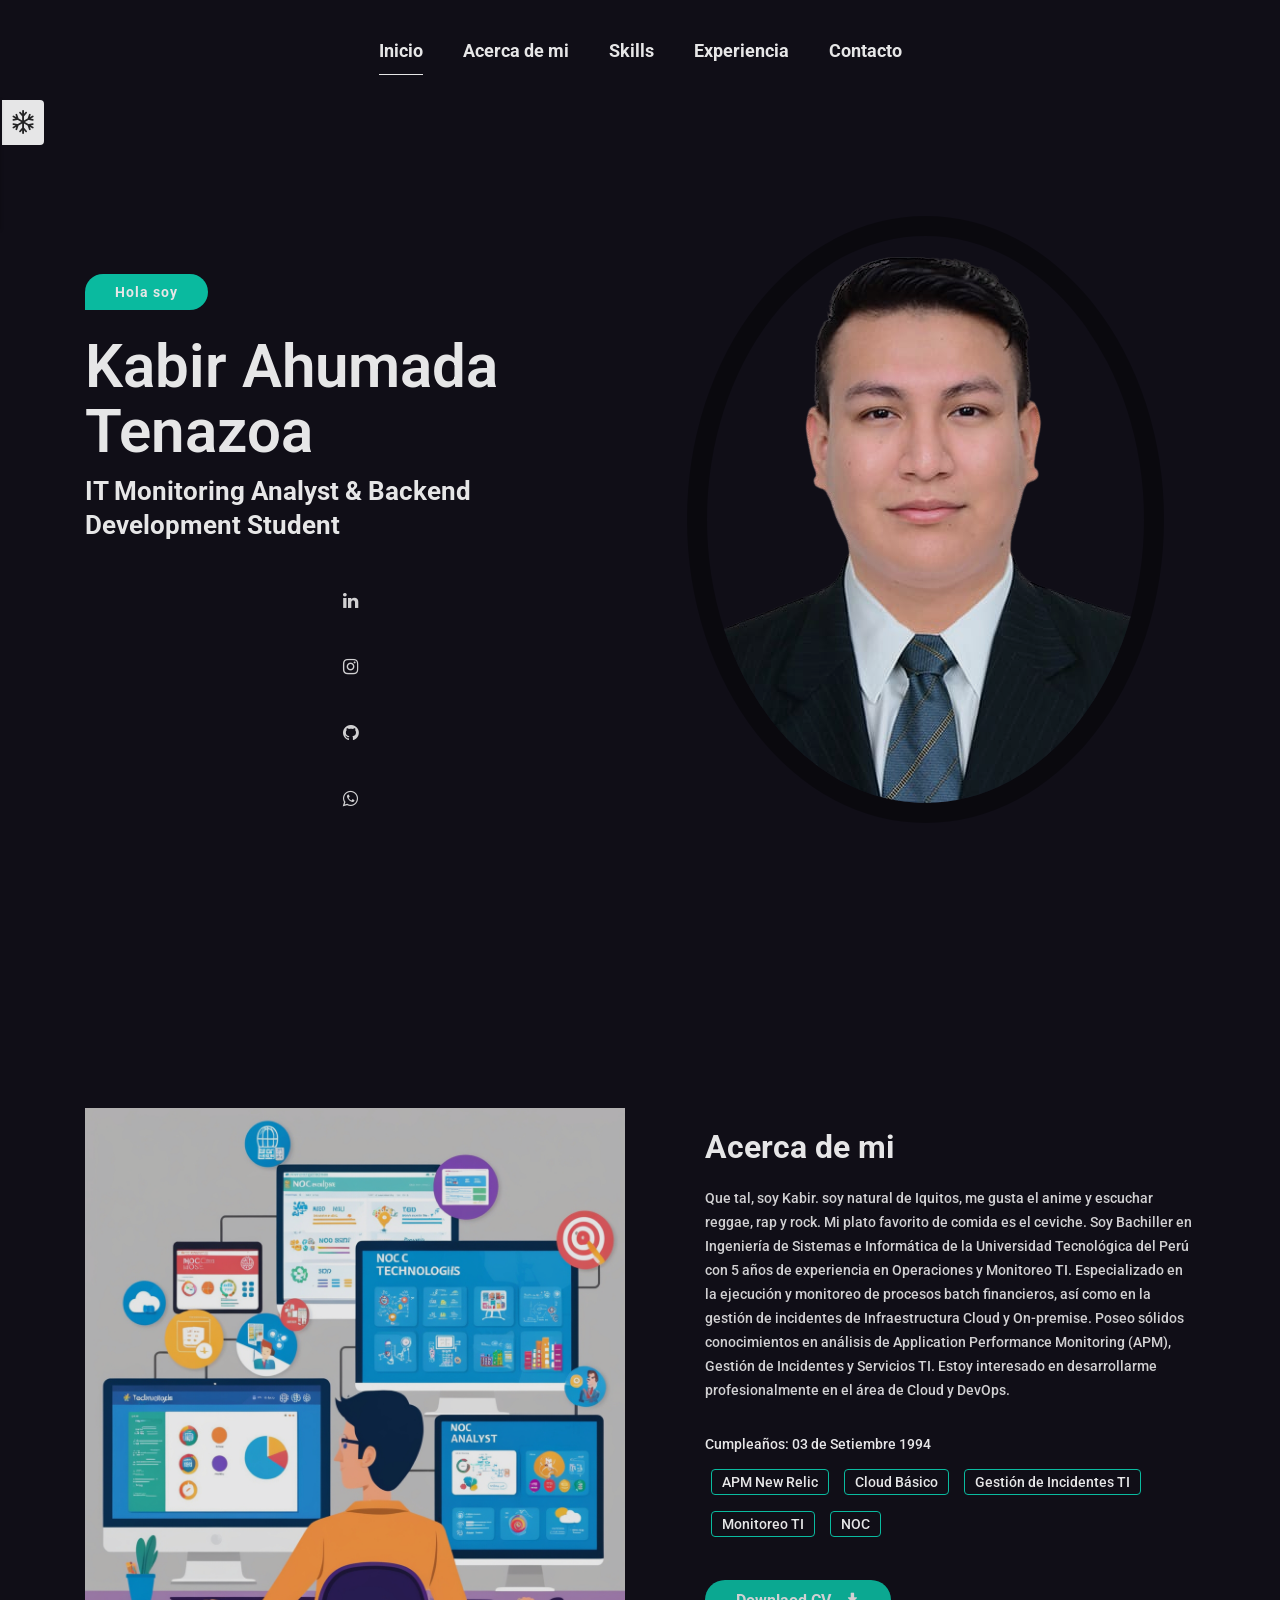
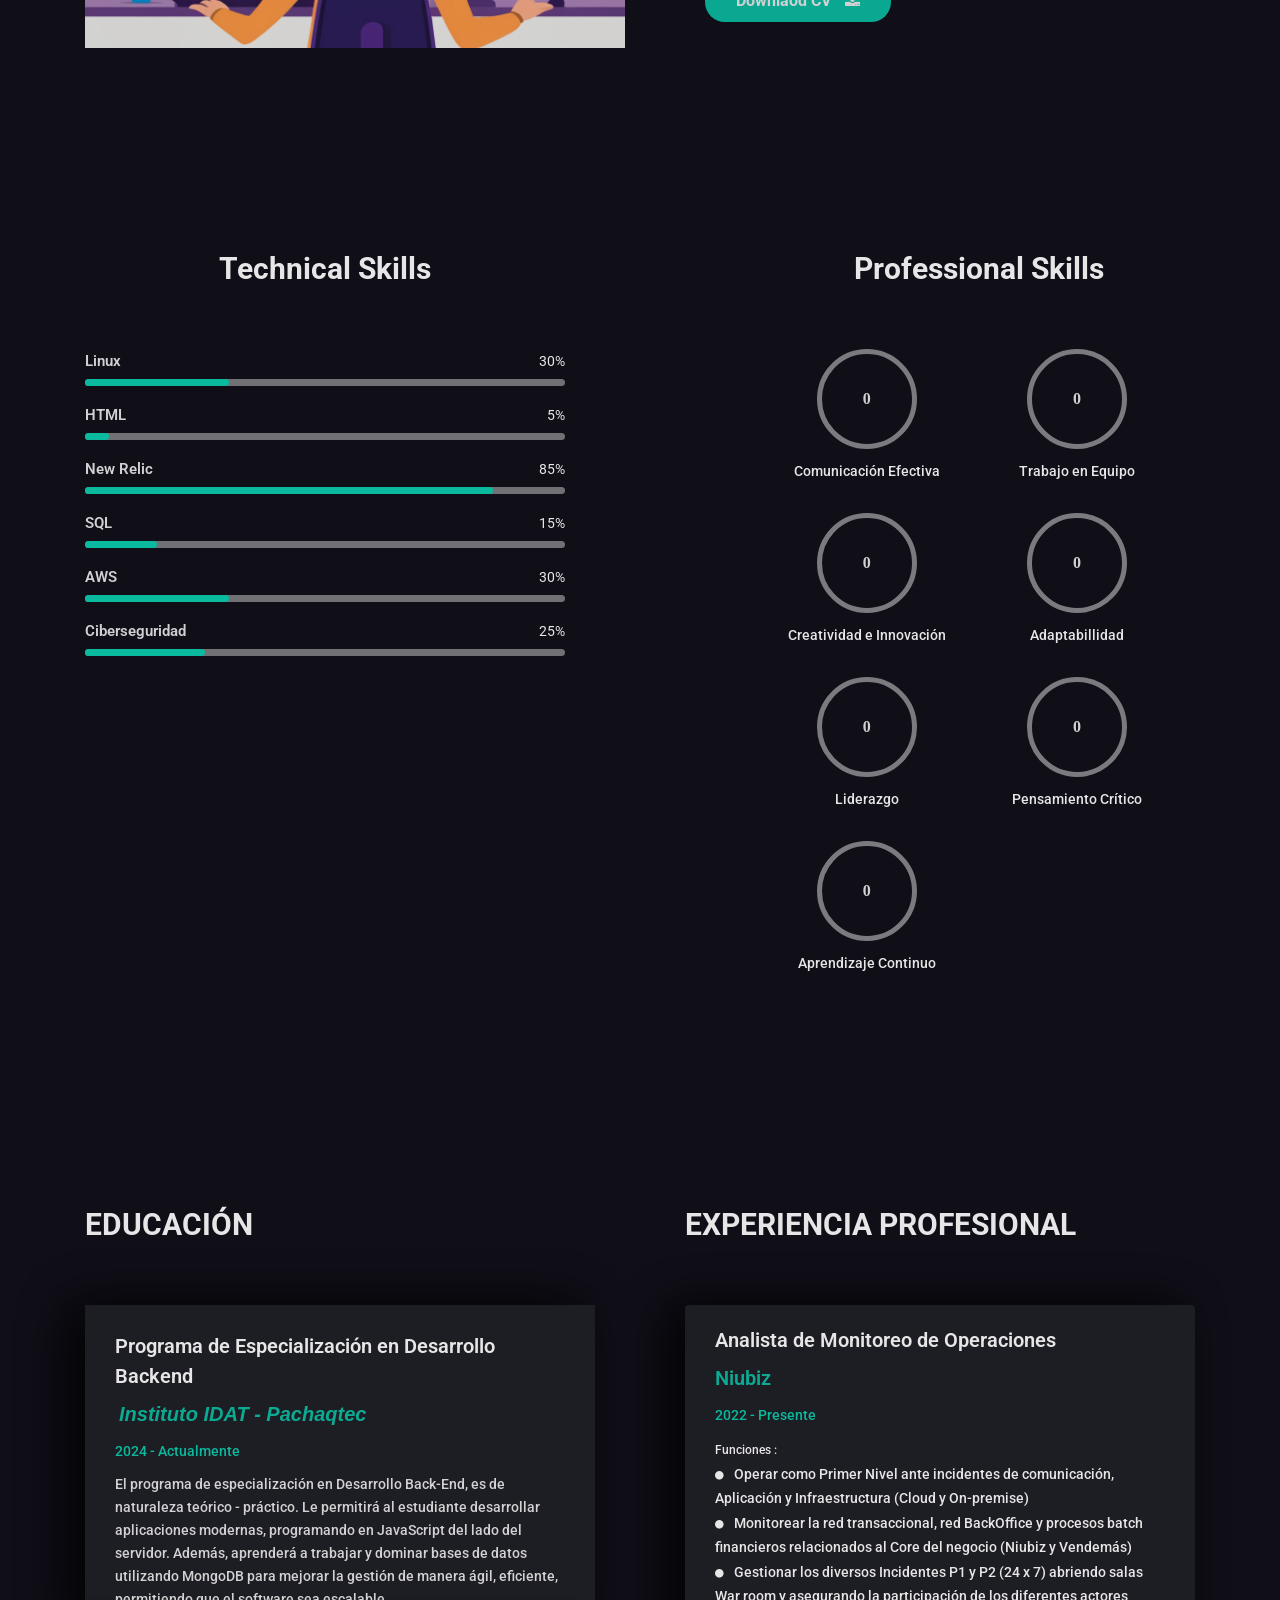
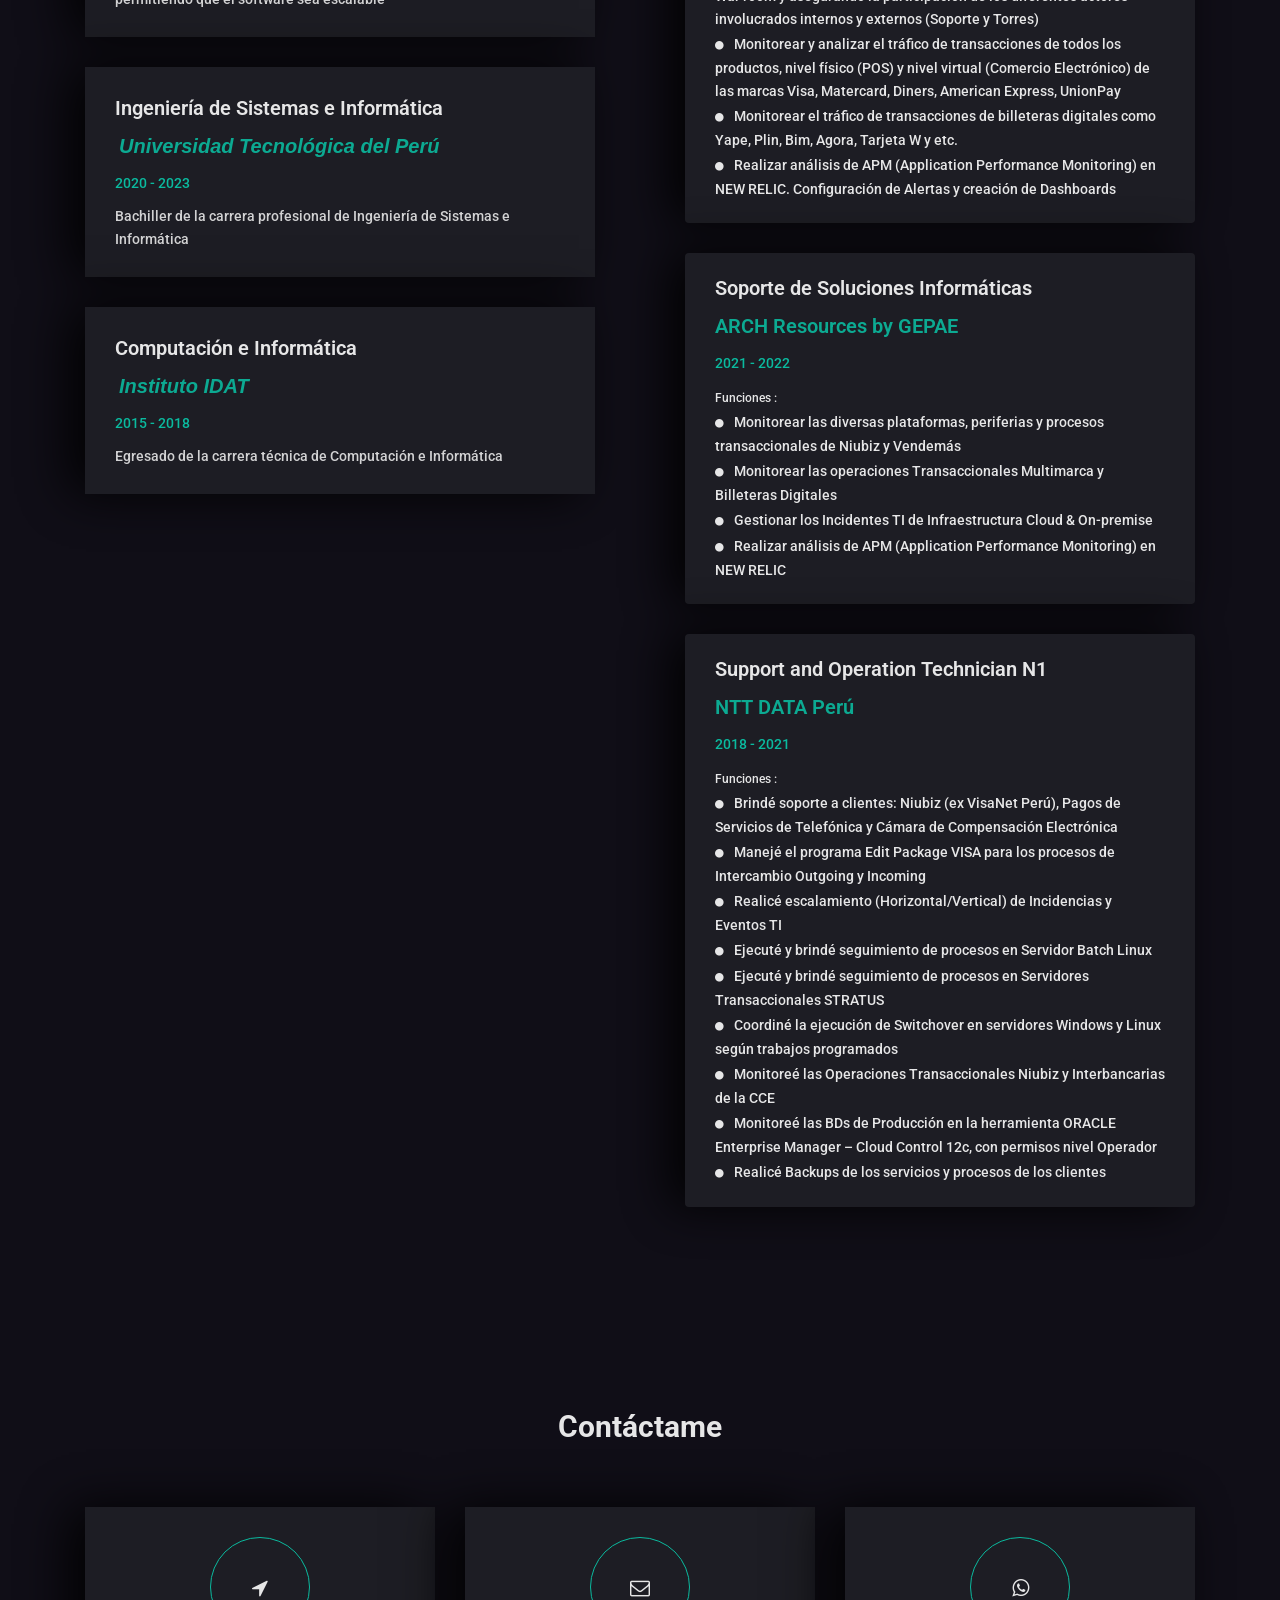
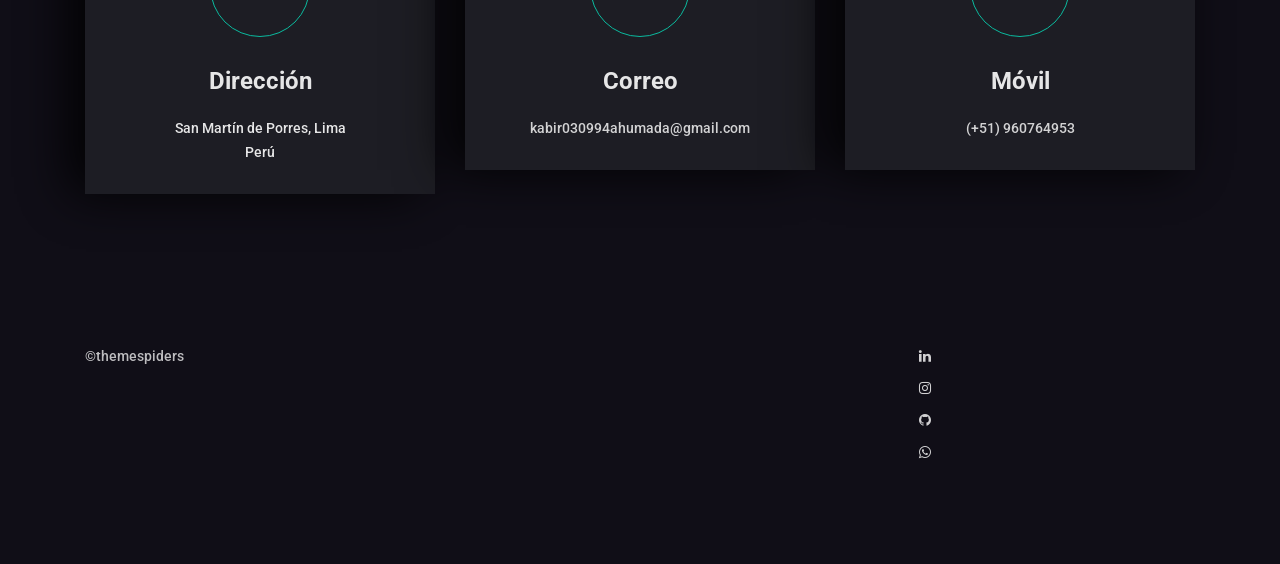
==== commit 00f1964d: "Actualización CV versión 2" ====
--- a/index.html
+++ b/index.html
@@ -7,8 +7,8 @@
         <meta charset="utf-8">
         <meta http-equiv="X-UA-Compatible" content="IE=edge">
 
-        <meta name="viewport" content="width=device-width, initial-scale=1, shrink-to-fit=no">
-        
+       <!--<meta name="viewport" content="width=device-width, initial-scale=1, shrink-to-fit=no">--> 
+       <meta name="viewport" content="width=device-width, user-scalable=no, initial-scale=1.0, maximum-scale=1.0, minimum-scale=1.0">
         <!-- FAV AND ICONS   -->
         <link rel="shortcut icon" href="assets/images/Crountch-One-Piece-Jolly-Roger-Luffys-flag.256.png">
         <link rel="shortcut icon" href="assets/images/LUFFY3-removebg-preview.png">
@@ -28,9 +28,11 @@
         <!-- Fancybox-->
         <link rel="stylesheet" href="assets/plugins/css/jquery.fancybox.min.css">
         <!-- Custom CSS-->
-        <link rel="stylesheet" href="assets/css/styles.css">
-        <link rel="stylesheet" href="assets/css/responsive.css">
-        
+        <link rel="stylesheet" href="./assets/css/reset.css">
+        <link rel="stylesheet" href="./assets/css/styles.css">
+
+        <!--<link rel="stylesheet" href="assets/css/styles.css">--> 
+        <!--<link rel="stylesheet" href="assets/css/responsive.css">-->
         <!-- Colors -->
         <link rel="alternate stylesheet" href="assets/css/colors/blue.css" title="blue">
         <link rel="stylesheet" href="assets/css/colors/defauld.css" title="defauld">
--- a/assets/css/styles.css
+++ b/assets/css/styles.css
@@ -0,0 +1,2385 @@
+/*------------- 
+[Table of contents]
+
+[ DEFULT INDEX NUMBER ]
+
+1.  GENERAL CSS
+2.  NAVBAR
+4.  HOME
+5.  SERVICE
+6.  ABOUT
+7.  TESTIMONIAL
+8.  FAQ
+9.  QUATE
+10. SUBSCRIBE
+11. PRICING
+12. BLOG
+13. FOOTER
+14. COPYRIGHT
+
+
+-------------------------------------------------------------------*/
+/*------------------------------------------------------------------
+[ Color codes ]
+    
+    [ Text and Background Color ]
+        Main color 1:       #1c93e5     
+        Main color 2:       #009688      
+        Main color 3:       #9c27b0
+        Main color 4:       #ff4081      
+        Background 1:       #FFFFFF            
+        Background 2:       #F6F6F6           
+        Shadow color:       #000000;            
+
+-------------------------------------------------------------------*/
+/*------------------------------------------------------------------
+[Typography]
+
+    [ There are using two different font typography ]
+        Typography 1: Roboto font;
+        Typography 2: Montserrat font;
+
+    [ Other Typography style are same ]
+    Body :
+        font-style:     normal;
+        font-size:      15px;
+
+    h2:
+        font-size: 48px;
+        line-height: 55px;
+
+    h3:
+        font-size: 30px;
+        line-height: 40px;
+
+    h4:
+        font-size: 20px;
+        font-weight: 600;
+
+    p:  
+        font-size: 18px;
+        line-height: 30px;
+
+
+-------------------------------------------------------------------*/
+/*
+================
+ VARIABLES
+================
+*/
+* {
+  -webkit-font-smoothing: antialiased;
+  -moz-osx-font-smoothing: grayscale; }
+
+.shadow-1 {
+  -webkit-box-shadow: 0 2px 5px 0 rgba(0, 0, 0, 0.16), 0 2px 10px 0 rgba(0, 0, 0, 0.12);
+  -moz-box-shadow: 0 2px 5px 0 rgba(0, 0, 0, 0.16), 0 2px 10px 0 rgba(0, 0, 0, 0.12);
+  box-shadow: 0 2px 5px 0 rgba(0, 0, 0, 0.16), 0 2px 10px 0 rgba(0, 0, 0, 0.12); }
+
+/**
+ * -------------------
+ *  Defult CSS 
+ * -------------------
+ */
+html {
+  text-rendering: optimizeLegibility;
+  -webkit-font-smoothing: antialiased; }
+
+body {
+  font-family: "roboto", sans-serif;
+  font-size: 14px;
+  font-style: none;
+  line-height: 24px;
+  font-weight: 500;
+  overflow-x: hidden !important;
+  text-align: left;
+  position: relative;
+  color: #999999;
+  opacity: 0.9; }
+
+h1, h2, h3, h4, h5, h6 {
+  font-family: "roboto", sans-serif; }
+
+p {
+  opacity: 0.9; }
+
+.nav li a {
+  text-decoration: none !important;
+  display: inline-block;
+  cursor: pointer;
+  padding: 0px;
+  background-color: transparent;
+  -moz-transition: color 0.3s ease;
+  -o-transition: color 0.3s ease;
+  -webkit-transition: color 0.3s ease;
+  transition: color 0.3s ease; }
+  .nav li a:hover {
+    background-color: transparent; }
+  .nav li a:focus {
+    background-color: transparent;
+    outline: 0 !important; }
+
+a {
+  text-decoration: none !important;
+  cursor: pointer;
+  padding: 0px;
+  background-color: transparent;
+  -moz-transition: color 0.3s ease;
+  -o-transition: color 0.3s ease;
+  -webkit-transition: color 0.3s ease;
+  transition: color 0.3s ease;
+  color: #000;
+  opacity: 0.9; }
+  a:hover {
+    background-color: transparent; }
+  a:focus {
+    background-color: transparent;
+    outline: 0 !important; }
+
+.center {
+  float: none;
+  margin: 0 auto;
+  text-align: center; }
+
+/**
+ * ---------------------
+ *  Defult Halping Class
+ * ---------------------
+ */
+.overflow {
+  overflow: hidden; }
+
+.relative {
+  position: relative; }
+
+.display-table {
+  display: table;
+  width: 100%;
+  height: 100%; }
+
+.display-flex {
+  display: flex;
+  flex: 1; }
+
+.vertical-middle {
+  display: table-cell;
+  float: none;
+  vertical-align: middle; }
+
+/**
+ * --------------------------------------
+ *  Video Section Background Defult Style
+ * --------------------------------------
+ */
+.section-video {
+  position: fixed;
+  top: 0;
+  bottom: 0;
+  left: 0;
+  right: 0;
+  min-height: 100%;
+  min-width: 100%;
+  overflow: hidden;
+  z-index: -1; }
+  .section-video .bgvid {
+    position: absolute;
+    top: 0;
+    left: 0;
+    min-height: 100%;
+    min-width: 100%;
+    background-size: cover;
+    -o-background-size: cover;
+    -moz-background-size: cover;
+    -webkit-background-size: cover; }
+
+.body-video-bg > .section-video {
+  position: fixed;
+  top: 0;
+  left: 0; }
+
+.section-title {
+  text-align: center; }
+  .section-title h3 {
+    font-size: 30px;
+    line-height: 40px;
+    color: #fff;
+    font-weight: bold;
+    margin-bottom: 60px; }
+
+/**
+ * ------------------------------------
+ *  Every Section Headline Defult Class
+ * ------------------------------------
+ */
+.section-heading {
+  display: block;
+  margin: 0; }
+
+.section-header {
+  margin-bottom: 100px;
+  text-align: center; }
+  .section-header .sub-heading {
+    font-size: 22px;
+    line-height: 30px;
+    font-weight: 300;
+    text-transform: uppercase;
+    margin: 0 0 10px 0; }
+  .section-header.text-left,
+  .section-header.text-left * {
+    text-align: left; }
+  .section-header.text-right,
+  .section-header.text-right * {
+    text-align: right; }
+
+.section-header-separator {
+  position: relative;
+  width: 145px;
+  margin: 5px auto;
+  display: inline-block; }
+  .section-header-separator .icon {
+    font-size: 48px;
+    text-align: center !important; }
+  .section-header-separator::before, .section-header-separator::after {
+    content: '';
+    position: absolute;
+    width: 57px;
+    height: 2px;
+    top: 25px; }
+  .section-header-separator::before {
+    left: 0; }
+  .section-header-separator::after {
+    right: 0; }
+
+.v-middle {
+  display: -webkit-flex;
+  display: -moz-flex;
+  display: -ms-flexbox;
+  display: flex;
+  align-items: center;
+  -webkit-align-items: center;
+  justify-content: center;
+  -webkit-justify-content: center;
+  flex-direction: row;
+  -webkit-flex-direction: row; }
+
+.mini-separator {
+  padding: 20px 0; }
+  
+  section {
+    //padding: 60px 0;
+    //padding-bottom: 30px;
+}
+
+/**
+ * ---------------------
+ *   Defult Button Style
+ * ---------------------
+ */
+.btn {
+  -moz-transition: color 0.3s ease;
+  -o-transition: color 0.3s ease;
+  -webkit-transition: color 0.3s ease;
+  transition: color 0.3s ease;
+  outline: 0;
+  padding: 8px 30px;
+  font-weight: bold;
+  border-radius: 20px; }
+  .btn:last-child {
+    margin-right: 0px !important; }
+  .btn .icon {
+    position: relative;
+    top: 2px; }
+    .btn .icon img {
+      position: relative;
+      top: -3px;
+      width: 14px; }
+  .btn.btn-fill {
+    background-color: #0bceaf;
+    color: #fff; }
+  .btn.left-icon .icon {
+    margin-right: 15px; }
+  .btn.right-icon .icon {
+    margin-left: 15px; }
+  .btn.btn-border {
+    background-color: transparent; }
+  .btn.white-btn-border {
+    background-color: transparent;
+    border-color: #fff; }
+  .btn.btn-round {
+    padding: 15px;
+    border-radius: 50%;
+    width: 65px;
+    height: 65px;
+    font-size: 24px;
+    text-align: center; }
+    .btn.btn-round .icon {
+      top: 7px; }
+  .btn.apple, .btn.androad {
+    -webkit-border-radius: 3px !important;
+    -moz-border-radius: 3px !important;
+    border-radius: 3px !important;
+    padding: 9px 28px;
+    height: 82px; }
+    .btn.apple img, .btn.androad img {
+      width: 35px;
+      height: 100%;
+      float: left; }
+    .btn.apple .icon, .btn.androad .icon {
+      font-size: 60px;
+      float: left; }
+    .btn.apple span, .btn.androad span {
+      display: block;
+      -moz-transition: color 0.3s ease;
+      -o-transition: color 0.3s ease;
+      -webkit-transition: color 0.3s ease;
+      transition: color 0.3s ease; }
+    .btn.apple .group, .btn.androad .group {
+      float: right; }
+    .btn.apple .big,
+    .btn.apple .small, .btn.androad .big,
+    .btn.androad .small {
+      text-align: left;
+      margin-left: 7px;
+      line-height: 30px; }
+    .btn.apple .big, .btn.androad .big {
+      font-size: 24px;
+      font-weight: 400; }
+    .btn.apple .small, .btn.androad .small {
+      font-size: 16px; }
+
+.btn.active.focus,
+.btn.active:focus,
+.btn.focus,
+.btn:active.focus,
+.btn:active:focus,
+.btn:focus {
+  outline: thin dotted;
+  outline: 0px auto -webkit-focus-ring-color !important;
+  outline-offset: -2px; }
+
+.btn-text-link {
+  padding: 50px 0 0 0;
+  text-align: center; }
+  .btn-text-link a {
+    margin-left: 10px; }
+
+/** 
+ * -----------------
+ * Social Icon Style
+ * -----------------
+ */
+
+ /* From Uiverse.io by Zameerahmad01 */ 
+ul {
+  list-style: none;
+}
+
+.social-icon {
+  display: -webkit-box;
+  display: -ms-flexbox;
+  display: flex;
+  -webkit-box-pack: center;
+  -ms-flex-pack: center;
+  justify-content: center;
+  -webkit-box-align: center;
+  -ms-flex-align: center;
+  align-items: center;
+  -webkit-box-orient: vertical;
+  -webkit-box-direction: normal;
+  -ms-flex-direction: column;
+  flex-direction: column;
+  row-gap: 0.5rem;
+}
+.social-icon .icon-content {
+  margin: 0 10px;
+  position: relative;
+}
+.social-icon .icon-content .tooltip {
+  position: absolute;
+  top: 20px;
+  left: 40%;
+  -webkit-transform: translateX(50%);
+  -ms-transform: translateX(50%);
+  transform: translateX(50%);
+  color: #fff;
+  padding: 6px 10px;
+  border-radius: 5px;
+  opacity: 0;
+  visibility: hidden;
+  font-size: 14px;
+  -webkit-transition: all 0.3s ease;
+  transition: all 0.3s ease;
+}
+.social-icon .icon-content:hover .tooltip {
+  opacity: 1;
+  visibility: visible;
+  top: 5px;
+}
+.social-icon .icon-content a {
+  position: relative;
+  overflow: hidden;
+  display: -webkit-box;
+  display: -ms-flexbox;
+  display: flex;
+  -webkit-box-pack: center;
+  -ms-flex-pack: center;
+  justify-content: center;
+  -webkit-box-align: center;
+  -ms-flex-align: center;
+  align-items: center;
+  width: 50px;
+  height: 50px;
+  border-radius: 50%;
+  color: #4d4d4d;
+  background-color: #fff;
+  -webkit-transition: all 0.3s ease-in-out;
+  transition: all 0.3s ease-in-out;
+}
+.social-icon .icon-content a:hover {
+  -webkit-box-shadow: 3px 2px 45px 0px rgb(0 0 0 / 12%);
+  box-shadow: 3px 2px 45px 0px rgb(0 0 0 / 12%);
+}
+.social-icon .icon-content a svg {
+  position: relative;
+  z-index: 1;
+  width: 30px;
+  height: 30px;
+}
+.social-icon .icon-content a:hover {
+  color: white;
+}
+.social-icon .icon-content a .filled {
+  position: absolute;
+  top: auto;
+  bottom: 0;
+  left: 0;
+  width: 100%;
+  height: 0;
+  background-color: #000;
+  -webkit-transition: all 0.3s ease-in-out;
+  transition: all 0.3s ease-in-out;
+}
+.social-icon .icon-content a:hover .filled {
+  height: 100%;
+}
+
+.social-icon .icon-content a[data-social="linkedin"] .filled,
+.social-icon .icon-content a[data-social="linkedin"] ~ .tooltip {
+  background-color: #0274b3;
+}
+
+.social-icon .icon-content a[data-social="github"] .filled,
+.social-icon .icon-content a[data-social="github"] ~ .tooltip {
+  background-color: #24262a;
+}
+.social-icon .icon-content a[data-social="instagram"] .filled,
+.social-icon .icon-content a[data-social="instagram"] ~ .tooltip {
+  background: linear-gradient(
+    45deg,
+    #405de6,
+    #5b51db,
+    #b33ab4,
+    #c135b4,
+    #e1306c,
+    #fd1f1f
+  );
+}
+.social-icon .icon-content a[data-social="youtube"] .filled,
+.social-icon .icon-content a[data-social="youtube"] ~ .tooltip {
+  background-color: #ff0000;
+}
+
+/**
+.social-icon {
+  display: inline-block; }
+  .social-icon li {
+    list-style: none;
+    float: left;
+    margin-bottom: 0px;
+    margin-right: 8px; }
+    .social-icon li a {
+      text-align: center;
+      width: 45px;
+      height: 45px;
+      padding: 10px;
+      border-radius: 50%; }
+    .social-icon li:last-child a {
+      margin-right: 0px; }
+    
+  */
+
+/**
+ * -----------------------------------
+ * Subscription and contact  "MESSAGE"
+ * -----------------------------------
+ */
+.subscription-success,
+.subscription-failed,
+.email-success,
+.email-failed,
+.email-loading {
+  font-size: 15px;
+  display: none;
+  text-align: center !important;
+  padding: 10px !important; }
+
+.email-loading {
+  color: #52B8FF; }
+  .email-loading img {
+    width: 15px;
+    position: relative;
+    top: -2px; }
+
+.subscription-failed,
+.email-failed {
+  color: #FF5252 !important; }
+  .subscription-failed .icon,
+  .email-failed .icon {
+    font-size: 20px;
+    position: relative;
+    top: 5px; }
+
+.subscription-success,
+.email-success {
+  color: #56CC35; }
+
+.subscription-failed .icon,
+.email-failed .icon,
+.subscription-success .icon,
+.email-success .icon {
+  font-size: 20px;
+  position: relative;
+  top: 5px; }
+
+/**
+ * ------------------
+ * list
+ * ------------------
+ */
+ul {
+  margin: 0;
+  padding: 0; }
+  ul li {
+    list-style-type: none; }
+
+/**
+ * =================
+ * CONTAINER HALF CONTENT
+ * =================
+ */
+.content-half {
+  position: relative; }
+
+.container-half-left {
+  left: 0;
+  background-position: center right; }
+
+.container-half-right {
+  right: 0;
+  background-position: center left; }
+
+.vertical-middle-content {
+  display: -webkit-flex;
+  display: -moz-flex;
+  display: -ms-flexbox;
+  display: flex;
+  align-items: center;
+  -webkit-align-items: center;
+  justify-content: center;
+  -webkit-justify-content: center;
+  flex-direction: row;
+  -webkit-flex-direction: row; }
+
+/**
+ * ---------------------------------
+ *  Section Background Size Property
+ * ---------------------------------
+ */
+.bg-cover {
+  -webkit-background-size: cover;
+  -moz-background-size: cover;
+  -o-background-size: cover;
+  background-size: cover;
+  background-position: 50% 50%;
+  background-attachment: initial;
+  background-repeat: no-repeat; }
+
+.dark-bg {
+  background-color: #202026; }
+
+.section-separator {
+  padding: 100px 0; }
+
+.home-section-separator {
+  padding-top: 100px;
+  padding-bottom: 200px; }
+
+.bg-black {
+  background-color: #000; }
+
+.form-control {
+  -webkit-box-shadow: 0 0px 2px 0 rgba(255, 255, 255, 0.16), 0 0px 2px 0 rgba(255, 255, 255, 0.12);
+  -moz-box-shadow: 0 0px 2px 0 rgba(255, 255, 255, 0.16), 0 0px 2px 0 rgba(255, 255, 255, 0.12);
+  box-shadow: 0 0px 2px 0 rgba(255, 255, 255, 0.16), 0 0px 2px 0 rgba(255, 255, 255, 0.12);
+  background-color: transparent;
+  border-color: transparent;
+  margin-bottom: 20px;
+  height: 50px;
+  line-height: 50px; }
+  .form-control:focus {
+    -webkit-box-shadow: 0 0px 2px 0 rgba(255, 255, 255, 0.16), 0 0px 2px 0 rgba(255, 255, 255, 0.12);
+    -moz-box-shadow: 0 0px 2px 0 rgba(255, 255, 255, 0.16), 0 0px 2px 0 rgba(255, 255, 255, 0.12);
+    box-shadow: 0 0px 2px 0 rgba(255, 255, 255, 0.16), 0 0px 2px 0 rgba(255, 255, 255, 0.12);
+    background-color: transparent; }
+
+.p-200 {
+  padding: 0 200px; }
+
+.img-overlay {
+  background-image: url(../images/footer-bg.png);
+  background-size: cover;
+  background-size: cover;
+  background-repeat: no-repeat;
+  margin: 0 auto;
+  background-position: center center; }
+
+.image-bg {
+  background-size: cover;
+  background-size: cover;
+  background-repeat: no-repeat;
+  margin: 0 auto;
+  background-position: center center; }
+
+.home-2-img {
+  background-image: url(../images/home-bg-img.jpg); }
+
+.featured-img-one {
+  background-image: url(../images/home-bg-img.jpg); }
+
+.featured-img-two {
+  background-image: url(../images/extra-feature-bg.jpg); }
+
+.map-image {
+  background-image: url(../images/map-color-overlay.png); }
+
+.mt-30 {
+  margin-top: 30px; }
+
+button {
+  outline: 0; }
+  button:hover {
+    outline: 0; }
+  button:focus {
+    outline: 0; }
+
+.btn {
+  outline: 0; }
+  .btn:hover {
+    outline: 0; }
+  .btn:focus {
+    outline: 0; }
+
+.round-image {
+  border-radius: 50%; }
+
+.form-control {
+  padding: 20px;
+  -webkit-box-shadow: 0 0px 2px 0 rgba(255, 255, 255, 0.8), 0 0px 1px 1px rgba(255, 255, 255, 0.8);
+  -moz-box-shadow: 0 0px 2px 0 rgba(255, 255, 255, 0.8), 0 0px 1px 1px rgba(255, 255, 255, 0.8);
+  box-shadow: 0 0px 2px 0 rgba(255, 255, 255, 0.8), 0 0px 1px 1px rgba(255, 255, 255, 0.8); }
+  .form-control:focus {
+    -webkit-box-shadow: 0 0px 2px 0 rgba(255, 255, 255, 0.8), 0 0px 1px 1px rgba(255, 255, 255, 0.8);
+    -moz-box-shadow: 0 0px 2px 0 rgba(255, 255, 255, 0.8), 0 0px 1px 1px rgba(255, 255, 255, 0.8);
+    box-shadow: 0 0px 2px 0 rgba(255, 255, 255, 0.8), 0 0px 1px 1px rgba(255, 255, 255, 0.8);
+    border-color: transparent; }
+
+.contact-message {
+  -webkit-box-shadow: 0 0px 2px 0 rgba(255, 255, 255, 0.8), 0 0px 1px 1px rgba(255, 255, 255, 0.8);
+  -moz-box-shadow: 0 0px 2px 0 rgba(255, 255, 255, 0.8), 0 0px 1px 1px rgba(255, 255, 255, 0.8);
+  box-shadow: 0 0px 2px 0 rgba(255, 255, 255, 0.8), 0 0px 1px 1px rgba(255, 255, 255, 0.8);
+  background-color: transparent;
+  border-color: transparent;
+  margin-bottom: 20px;
+  width: 100%;
+  padding: 20px;
+  outline: 0; }
+  .contact-message:focus {
+    -webkit-box-shadow: 0 0px 2px 0 rgba(255, 255, 255, 0.8), 0 0px 1px 1px rgba(255, 255, 255, 0.8);
+    -moz-box-shadow: 0 0px 2px 0 rgba(255, 255, 255, 0.8), 0 0px 1px 1px rgba(255, 255, 255, 0.8);
+    box-shadow: 0 0px 2px 0 rgba(255, 255, 255, 0.8), 0 0px 1px 1px rgba(255, 255, 255, 0.8);
+    border-color: transparent; }
+
+/** 
+ * -----------------
+ * General CSS
+ * -----------------
+ */
+.h1, .h2, .h3, .h4, .h5, .h6, h1, h2, h3, h4, h5, h6 {
+  font-weight: bold; }
+
+.white-vertion.black-bg {
+  background-color: #fff; }
+.white-vertion .section-loader {
+  background: #fff; }
+.white-vertion ::placeholder {
+  color: #000; }
+.white-vertion a {
+  color: #000; }
+.white-vertion h2 {
+  color: #000; }
+.white-vertion h3 {
+  color: #000; }
+.white-vertion h4 {
+  color: #000; }
+.white-vertion h5 {
+  color: #000; }
+.white-vertion h6 {
+  color: #000; }
+.white-vertion p {
+  color: #000; }
+.white-vertion address {
+  color: #000; }
+.white-vertion span {
+  color: #000; }
+.white-vertion ul li {
+  color: #000; }
+.white-vertion div {
+  color: #000; }
+.white-vertion .form-control {
+  color: #fff; }
+.white-vertion .contact-message {
+  color: #fff; }
+.white-vertion .nav-strict {
+  background-color: #fff; }
+.white-vertion .img-color-overlay {
+  background-color: rgba(255, 255, 255, 0.9); }
+.white-vertion .dark-bg {
+  background-color: #fff; }
+.white-vertion .mh-home .mh-header-info .mh-promo span {
+  color: #fff; }
+.white-vertion .mh-project-gallery .grid-item figure figcaption a {
+  color: #fff; }
+.white-vertion .mh-project-gallery .grid-item figure figcaption .title {
+  color: #fff; }
+.white-vertion .mh-project-gallery .grid-item figure figcaption .sub-title {
+  color: #fff; }
+.white-vertion .mh-portfolio-modal {
+  background: #fff; }
+.white-vertion .page-item.active .page-link {
+  background-color: #fff;
+  border-color: #fff;
+  color: #0bceaf; }
+.white-vertion .navbar-toggler .icon,
+.white-vertion .navbar-toggler .icon::after,
+.white-vertion .navbar-toggler .icon::before {
+  background-color: #000; }
+.white-vertion .mh-header .navbar-nav li a {
+  color: #000;
+  opacity: 0.8; }
+.white-vertion .mh-home .mh-header-info .social-icon li .fa:hover {
+  background-color: #000; }
+.white-vertion h1, .white-vertion h2, .white-vertion h3, .white-vertion h4, .white-vertion h5, .white-vertion h6, .white-vertion p, .white-vertion address, .white-vertion span, .white-vertion q {
+  opacity: 0.8; }
+.white-vertion .mh-header .navbar-nav li.active a {
+  padding-right: 0;
+  padding-left: 0;
+  border-color: #000; }
+.white-vertion .mh-header.nav-3 .navbar-nav li.active a {
+  border-color: transparent; }
+.white-vertion .mh-footer .form-control {
+  -webkit-box-shadow: 0 0px 1px 0 rgba(40, 40, 40, 0.8), 0 0px 1px 0px rgba(40, 40, 40, 0.8);
+  -moz-box-shadow: 0 0px 1px 0 rgba(40, 40, 40, 0.8), 0 0px 1px 0px rgba(40, 40, 40, 0.8);
+  box-shadow: 0 0px 1px 0 rgba(40, 40, 40, 0.8), 0 0px 1px 0px rgba(40, 40, 40, 0.8);
+  color: #000; }
+  .white-vertion .mh-footer .form-control:focus {
+    -webkit-box-shadow: 0 0px 1px 0 rgba(40, 40, 40, 0.8), 0 0px 1px 0px rgba(40, 40, 40, 0.8);
+    -moz-box-shadow: 0 0px 1px 0 rgba(40, 40, 40, 0.8), 0 0px 1px 0px rgba(40, 40, 40, 0.8);
+    box-shadow: 0 0px 1px 0 rgba(40, 40, 40, 0.8), 0 0px 1px 0px rgba(40, 40, 40, 0.8); }
+.white-vertion .mh-footer .contact-message {
+  -webkit-box-shadow: 0 0px 1px 0 rgba(40, 40, 40, 0.8), 0 0px 1px 0px rgba(40, 40, 40, 0.8);
+  -moz-box-shadow: 0 0px 1px 0 rgba(40, 40, 40, 0.8), 0 0px 1px 0px rgba(40, 40, 40, 0.8);
+  box-shadow: 0 0px 1px 0 rgba(40, 40, 40, 0.8), 0 0px 1px 0px rgba(40, 40, 40, 0.8);
+  color: #000; }
+  .white-vertion .mh-footer .contact-message:focus {
+    -webkit-box-shadow: 0 0px 1px 0 rgba(40, 40, 40, 0.8), 0 0px 1px 0px rgba(40, 40, 40, 0.8);
+    -moz-box-shadow: 0 0px 1px 0 rgba(40, 40, 40, 0.8), 0 0px 1px 0px rgba(40, 40, 40, 0.8);
+    box-shadow: 0 0px 1px 0 rgba(40, 40, 40, 0.8), 0 0px 1px 0px rgba(40, 40, 40, 0.8); }
+.white-vertion .mh-footer-2 .form-control {
+  -webkit-box-shadow: 0 0px 1px 0 rgba(40, 40, 40, 0.8), 0 0px 1px 0px rgba(40, 40, 40, 0.8);
+  -moz-box-shadow: 0 0px 1px 0 rgba(40, 40, 40, 0.8), 0 0px 1px 0px rgba(40, 40, 40, 0.8);
+  box-shadow: 0 0px 1px 0 rgba(40, 40, 40, 0.8), 0 0px 1px 0px rgba(40, 40, 40, 0.8); }
+  .white-vertion .mh-footer-2 .form-control:focus {
+    -webkit-box-shadow: 0 0px 1px 0 rgba(40, 40, 40, 0.8), 0 0px 1px 0px rgba(40, 40, 40, 0.8);
+    -moz-box-shadow: 0 0px 1px 0 rgba(40, 40, 40, 0.8), 0 0px 1px 0px rgba(40, 40, 40, 0.8);
+    box-shadow: 0 0px 1px 0 rgba(40, 40, 40, 0.8), 0 0px 1px 0px rgba(40, 40, 40, 0.8); }
+.white-vertion .mh-footer-2 .contact-message {
+  -webkit-box-shadow: 0 0px 1px 0 rgba(40, 40, 40, 0.8), 0 0px 1px 0px rgba(40, 40, 40, 0.8);
+  -moz-box-shadow: 0 0px 1px 0 rgba(40, 40, 40, 0.8), 0 0px 1px 0px rgba(40, 40, 40, 0.8);
+  box-shadow: 0 0px 1px 0 rgba(40, 40, 40, 0.8), 0 0px 1px 0px rgba(40, 40, 40, 0.8); }
+  .white-vertion .mh-footer-2 .contact-message:focus {
+    -webkit-box-shadow: 0 0px 1px 0 rgba(40, 40, 40, 0.8), 0 0px 1px 0px rgba(40, 40, 40, 0.8);
+    -moz-box-shadow: 0 0px 1px 0 rgba(40, 40, 40, 0.8), 0 0px 1px 0px rgba(40, 40, 40, 0.8);
+    box-shadow: 0 0px 1px 0 rgba(40, 40, 40, 0.8), 0 0px 1px 0px rgba(40, 40, 40, 0.8); }
+.white-vertion .mh-blog .mh-blog-item .blog-inner h2 a {
+  color: #202026; }
+.white-vertion .shadow-1 {
+  box-shadow: 0px 10px 20px 4px #00000015; }
+.white-vertion .mh-pricing .mh-pricing {
+  box-shadow: 0px 10px 20px 4px #00000015; }
+.white-vertion .mh-blog .mh-blog-item {
+  box-shadow: 0px 10px 20px 4px #00000015; }
+.white-vertion .mh-experince .mh-education-deatils .mh-education-item {
+  box-shadow: 0px 10px 20px 4px #00000015; }
+.white-vertion .mh-work .mh-experience-deatils .mh-work-item {
+  box-shadow: 0px 10px 20px 4px #00000015; }
+
+.dark-vertion {
+  opacity: 0.9; }
+  .dark-vertion.black-bg {
+    background-color: #100e17; }
+  .dark-vertion .section-loader {
+    background: #100e17; }
+  .dark-vertion ::placeholder {
+    color: #fff; }
+  .dark-vertion a {
+    color: #fff; }
+  .dark-vertion h2 {
+    color: #fff; }
+  .dark-vertion h3 {
+    color: #fff; }
+  .dark-vertion h4 {
+    color: #fff; }
+  .dark-vertion h5 {
+    color: #fff; }
+  .dark-vertion h6 {
+    color: #fff; }
+  .dark-vertion p {
+    color: #fff; }
+  .dark-vertion address {
+    color: #fff; }
+  .dark-vertion span {
+    color: #fff; }
+  .dark-vertion div {
+    color: #fff; }
+  .dark-vertion ul li {
+    color: #fff; }
+  .dark-vertion .form-control {
+    color: #fff; }
+  .dark-vertion .contact-message {
+    color: #fff; }
+  .dark-vertion .nav-strict {
+    background-color: #202026; }
+  .dark-vertion .img-color-overlay {
+    background-color: rgba(0, 0, 0, 0.9); }
+  .dark-vertion .mh-home .mh-header-info .social-icon li .fa:hover {
+    background-color: #fff; }
+  .dark-vertion .page-item.active .page-link {
+    background-color: #fff;
+    border-color: #fff;
+    color: #0bceaf; }
+  .dark-vertion .navbar-toggler .icon,
+  .dark-vertion .navbar-toggler .icon::after,
+  .dark-vertion .navbar-toggler .icon::before {
+    background-color: #fff; }
+  .dark-vertion .mh-header .navbar-nav li.active a {
+    border-color: #fff;
+    padding-right: 0;
+    padding-left: 0; }
+  .dark-vertion .mh-header.nav-3 .navbar-nav li.active a {
+    border-color: transparent; }
+  .dark-vertion .mh-footer .form-control {
+    -webkit-box-shadow: 0 0px 2px 0 rgba(255, 255, 255, 0.8), 0 0px 1px 1px rgba(255, 255, 255, 0.8);
+    -moz-box-shadow: 0 0px 2px 0 rgba(255, 255, 255, 0.8), 0 0px 1px 1px rgba(255, 255, 255, 0.8);
+    box-shadow: 0 0px 2px 0 rgba(255, 255, 255, 0.8), 0 0px 1px 1px rgba(255, 255, 255, 0.8); }
+    .dark-vertion .mh-footer .form-control:focus {
+      -webkit-box-shadow: 0 0px 2px 0 rgba(255, 255, 255, 0.8), 0 0px 1px 1px rgba(255, 255, 255, 0.8);
+      -moz-box-shadow: 0 0px 2px 0 rgba(255, 255, 255, 0.8), 0 0px 1px 1px rgba(255, 255, 255, 0.8);
+      box-shadow: 0 0px 2px 0 rgba(255, 255, 255, 0.8), 0 0px 1px 1px rgba(255, 255, 255, 0.8); }
+  .dark-vertion .mh-footer .contact-message {
+    -webkit-box-shadow: 0 0px 2px 0 rgba(255, 255, 255, 0.8), 0 0px 1px 1px rgba(255, 255, 255, 0.8);
+    -moz-box-shadow: 0 0px 2px 0 rgba(255, 255, 255, 0.8), 0 0px 1px 1px rgba(255, 255, 255, 0.8);
+    box-shadow: 0 0px 2px 0 rgba(255, 255, 255, 0.8), 0 0px 1px 1px rgba(255, 255, 255, 0.8); }
+    .dark-vertion .mh-footer .contact-message:focus {
+      -webkit-box-shadow: 0 0px 2px 0 rgba(255, 255, 255, 0.8), 0 0px 1px 1px rgba(255, 255, 255, 0.8);
+      -moz-box-shadow: 0 0px 2px 0 rgba(255, 255, 255, 0.8), 0 0px 1px 1px rgba(255, 255, 255, 0.8);
+      box-shadow: 0 0px 2px 0 rgba(255, 255, 255, 0.8), 0 0px 1px 1px rgba(255, 255, 255, 0.8); }
+  .dark-vertion .mh-footer-2 .form-control {
+    -webkit-box-shadow: 0 0px 2px 0 rgba(255, 255, 255, 0.8), 0 0px 1px 1px rgba(255, 255, 255, 0.8);
+    -moz-box-shadow: 0 0px 2px 0 rgba(255, 255, 255, 0.8), 0 0px 1px 1px rgba(255, 255, 255, 0.8);
+    box-shadow: 0 0px 2px 0 rgba(255, 255, 255, 0.8), 0 0px 1px 1px rgba(255, 255, 255, 0.8); }
+    .dark-vertion .mh-footer-2 .form-control:focus {
+      -webkit-box-shadow: 0 0px 2px 0 rgba(255, 255, 255, 0.8), 0 0px 1px 1px rgba(255, 255, 255, 0.8);
+      -moz-box-shadow: 0 0px 2px 0 rgba(255, 255, 255, 0.8), 0 0px 1px 1px rgba(255, 255, 255, 0.8);
+      box-shadow: 0 0px 2px 0 rgba(255, 255, 255, 0.8), 0 0px 1px 1px rgba(255, 255, 255, 0.8); }
+  .dark-vertion .mh-footer-2 .contact-message {
+    -webkit-box-shadow: 0 0px 2px 0 rgba(255, 255, 255, 0.8), 0 0px 1px 1px rgba(255, 255, 255, 0.8);
+    -moz-box-shadow: 0 0px 2px 0 rgba(255, 255, 255, 0.8), 0 0px 1px 1px rgba(255, 255, 255, 0.8);
+    box-shadow: 0 0px 2px 0 rgba(255, 255, 255, 0.8), 0 0px 1px 1px rgba(255, 255, 255, 0.8); }
+    .dark-vertion .mh-footer-2 .contact-message:focus {
+      -webkit-box-shadow: 0 0px 2px 0 rgba(255, 255, 255, 0.8), 0 0px 1px 1px rgba(255, 255, 255, 0.8);
+      -moz-box-shadow: 0 0px 2px 0 rgba(255, 255, 255, 0.8), 0 0px 1px 1px rgba(255, 255, 255, 0.8);
+      box-shadow: 0 0px 2px 0 rgba(255, 255, 255, 0.8), 0 0px 1px 1px rgba(255, 255, 255, 0.8); }
+  .dark-vertion .mh-work .mh-experience-deatils .mh-work-item {
+    -webkit-box-shadow: -1rem 0 3rem #000;
+    box-shadow: -1rem 0 3rem #000; }
+  .dark-vertion .mh-pricing .mh-pricing {
+    -webkit-box-shadow: -1rem 0 3rem #000;
+    box-shadow: -1rem 0 3rem #000; }
+  .dark-vertion .mh-blog .mh-blog-item {
+    -webkit-box-shadow: -1rem 0 3rem #000;
+    box-shadow: -1rem 0 3rem #000; }
+  .dark-vertion .mh-footer-address .mh-address-footer-item {
+    -webkit-box-shadow: -1rem 0 3rem #000;
+    box-shadow: -1rem 0 3rem #000; }
+  .dark-vertion .mh-experince .mh-education-deatils .mh-education-item {
+    -webkit-box-shadow: -1rem 0 3rem #000;
+    box-shadow: -1rem 0 3rem #000; }
+  .dark-vertion .mh-service .mh-service-item {
+    -webkit-box-shadow: -1rem 0 3rem #000;
+    box-shadow: -1rem 0 3rem #000; }
+  .dark-vertion .mh-home .hero-img img {
+    border: 20px solid rgba(0, 0, 0, 0.4); }
+  .dark-vertion .mh-home .img-border {
+    border: 20px solid rgba(0, 0, 0, 0.9); }
+  .dark-vertion .candidatos .parcial .progressBar {
+    background: rgba(199, 198, 198, 0.6); }
+  .dark-vertion .mh-progress path:nth-child(1) {
+    stroke: rgba(255, 255, 255, 0.5); }
+
+.mh-rtl {
+  text-align: right; }
+  .mh-rtl .mh-work .mh-experience-deatils
+  .mh-work-item .work-responsibility
+  li .fa {
+    margin-left: 10px; }
+  .mh-rtl .mh-blog-post-info ul li strong {
+    margin-left: 6px; }
+  .mh-rtl .mh-footer .form-control {
+    text-align: right; }
+  .mh-rtl .mh-footer .contact-message {
+    text-align: right; }
+
+body {
+  -moz-transition: 0.3s;
+  -o-transition: 0.3s;
+  -webkit-transition: 0.3s;
+  transition: 0.3s; }
+
+/*
+    ==============
+    Navigation
+    ==============
+*/
+/*---------------------------------------------------------------------*/
+/* Loader 
+/*---------------------------------------------------------------------*/
+.section-loader {
+  position: fixed;
+  display: flex;
+  align-items: center;
+  justify-content: center;
+  width: 100%;
+  height: 100vh;
+  z-index: 9999999; }
+
+.section-loader .loader {
+  position: relative; }
+
+.section-loader .loader div {
+  box-sizing: content-box;
+  position: absolute;
+  border-width: 4px;
+  border-style: solid;
+  opacity: 1;
+  border-radius: 50%;
+  -webkit-animation: loader 1s cubic-bezier(0, 0.2, 0.8, 1) infinite;
+  animation: loader 1s cubic-bezier(0, 0.2, 0.8, 1) infinite; }
+
+.section-loader .loader div:nth-child(1) {
+  border-color: #E91E63; }
+
+.section-loader .loader div:nth-child(2) {
+  border-color: #0dbda1;
+  -webkit-animation-delay: -0.5s;
+  animation-delay: -0.5s; }
+
+.section-loader .loader {
+  width: 200px !important;
+  height: 200px !important;
+  -webkit-transform: translate(-100px, -100px) scale(1) translate(100px, 100px);
+  transform: translate(-100px, -100px) scale(1) translate(100px, 100px); }
+
+@keyframes loader {
+  0% {
+    top: 94px;
+    left: 94px;
+    width: 0;
+    height: 0;
+    opacity: 1; }
+  100% {
+    top: 57px;
+    left: 57px;
+    width: 74px;
+    height: 74px;
+    opacity: 0; } }
+@-webkit-keyframes loader {
+  0% {
+    top: 94px;
+    left: 94px;
+    width: 0;
+    height: 0;
+    opacity: 1; }
+  100% {
+    top: 57px;
+    left: 57px;
+    width: 74px;
+    height: 74px;
+    opacity: 0; } }
+/*
+    ==============
+       Navigation
+    ==============
+*/
+.mh-nav {
+  width: 100%; }
+
+.mh-header {
+  padding: 20px 0;
+  -moz-transition: 0.3s;
+  -o-transition: 0.3s;
+  -webkit-transition: 0.3s;
+  transition: 0.3s; }
+  .mh-header.nav-strict {
+    padding: 15px 0;
+    -moz-transition: 0.3s;
+    -o-transition: 0.3s;
+    -webkit-transition: 0.3s;
+    transition: 0.3s; }
+  .mh-header .navbar-nav li {
+    margin: 0 20px; }
+    .mh-header .navbar-nav li a {
+      border-bottom: 1px solid transparent;
+      font-weight: bold;
+      font-family: "roboto", sans-serif;
+      font-size: 18px;
+      opacity: 1;
+      line-height: 30px; }
+      .mh-header .navbar-nav li a.nav-link {
+        padding-left: 0;
+        padding-right: 0; }
+      .mh-header .navbar-nav li a:hover {
+        color: #0bceaf; }
+
+.nav-3 .navbar-dark .navbar-nav .nav-link a {
+  color: rgba(255, 255, 255, 0.7); }
+.nav-3 .navbar-dark .navbar-nav .nav-link.active a {
+  color: rgba(255, 255, 255, 0.7); }
+.nav-3 .navbar-nav {
+  padding-top: 30px; }
+
+.home-padding {
+  padding: 180px 0; }
+
+/*
+    ==============
+       Navigation
+    ==============
+*/
+.mh-home-2 .mh-header-info {
+  text-align: center;
+  padding-top: 100px; }
+  .mh-home-2 .mh-header-info .hero-img {
+    margin-bottom: 30px; }
+    .mh-home-2 .mh-header-info .hero-img img {
+      border: 0px solid #fff;
+      border-radius: 50%; }
+  .mh-home-2 .mh-header-info h2 {
+    font-size: 50px;
+    font-weight: 600;
+    line-height: 60px;
+    margin-top: 10px;
+    margin-bottom: 0px;
+    opacity: 0.9; }
+  .mh-home-2 .mh-header-info h4 {
+    font-size: 18px;
+    line-height: 30px;
+    margin-bottom: 20px;
+    opacity: 0.9; }
+  .mh-home-2 .mh-header-info p {
+    padding: 0 120px;
+    font-weight: 300; }
+  .mh-home-2 .mh-header-info ul li {
+    margin: 10px 6px; }
+  .mh-home-2 .mh-header-info ul.mh-home-contact {
+    margin-bottom: 15px; }
+    .mh-home-2 .mh-header-info ul.mh-home-contact li {
+      display: inline-block;
+      margin: 10px 15px; }
+      .mh-home-2 .mh-header-info ul.mh-home-contact li .fa {
+        margin-right: 10px; }
+      .mh-home-2 .mh-header-info ul.mh-home-contact li:hover .fa {
+        color: #0bceaf; }
+  .mh-home-2 .mh-header-info .mh-about-tag {
+    width: 60%;
+    margin: 0 auto; }
+    .mh-home-2 .mh-header-info .mh-about-tag ul li {
+      margin: 6px; }
+
+/*
+    ==============
+       HOME
+    ==============
+*/
+
+.mh-rtl .mh-home .mh-header-info ul li .fa {
+    margin: 0 10px;
+}
+.mh-home .mh-header-info {
+  padding-top: 100px; }
+  .mh-home .mh-header-info .mh-promo {
+    margin-bottom: 30px; }
+    .mh-home .mh-header-info .mh-promo span {
+      background-color: #0bceaf;
+      font-size: 14px;
+      line-height: 24px;
+      letter-spacing: 1px;
+      font-weight: bold;
+      padding: 10px 30px;
+      border-top-left-radius: 20px;
+      border-top-right-radius: 20px;
+      border-bottom-right-radius: 20px;
+      border-bottom-left-radius: 0px; }
+  .mh-home .mh-header-info h2 {
+    font-size: 60px;
+    font-weight: 600;
+    line-height: 65px;
+    margin-top: 10px;
+    margin-bottom: 10px; }
+  .mh-home .mh-header-info h4 {
+    font-size: 26px;
+    line-height: 34px;
+    margin-bottom: 30px; }
+  .mh-home .mh-header-info ul {
+    margin-top: 20px; }
+    .mh-home .mh-header-info ul li {
+      margin: 10px 0; }
+      .mh-home .mh-header-info ul li .fa {
+        margin-right: 15px;
+        display: inline-block; }
+      .mh-home .mh-header-info ul li address {
+        display: inline-block; }
+      .mh-home .mh-header-info ul li:hover .fa {
+        color: #0bceaf; }
+  .mh-home .mh-header-info .social-icon {
+    margin-top: 0; }
+    .mh-home .mh-header-info .social-icon li .fa {
+      font-size: 18px;
+      line-height: 30px;
+      padding: 4px 14px;
+      margin-right: 10px;
+      -moz-transition: 0.3s;
+      -o-transition: 0.3s;
+      -webkit-transition: 0.3s;
+      transition: 0.3s;
+      border-radius: 3px; }
+      .mh-home .mh-header-info .social-icon li .fa:hover {
+        -moz-transition: 0.3s;
+        -o-transition: 0.3s;
+        -webkit-transition: 0.3s;
+        transition: 0.3s; }
+    .mh-home .mh-header-info .social-icon li a {
+      font-size: 25px;
+      text-align: center;
+      width: 30px;
+      height: 30px;
+      padding: 0;
+      margin-right: 0;
+      border-radius: 50%; }
+.mh-home .hero-img {
+  margin: 0 auto;
+  float: none;
+  margin-top: 30px;
+  text-align: center; }
+  .mh-home .hero-img img {
+    margin: 0 auto;
+    float: none;
+    text-align: center;
+    border: 20px solid rgba(0, 0, 0, 0.17);
+    border-radius: 50%; }
+.mh-home .img-border {
+  height: 400px;
+  width: 400px;
+  border: 20px solid rgba(0, 0, 0, 0.07);
+  margin: 0 auto;
+  border-radius: 50%; }
+
+.mh-featured-project-img img {
+  width: inherit !important;
+  margin: 0 auto; }
+
+.mh-single-project-slide-by-side {
+  margin: 0 auto; }
+
+
+  
+/*
+    ==============
+       ABOUT
+    ==============
+*/
+.mh-about .mh-about-inner {
+  padding-left: 50px; }
+  .mh-about .mh-about-inner h2 {
+    margin-bottom: 20px;
+    margin-top: 20px; }
+  .mh-about .mh-about-inner p {
+    margin-bottom: 30px; }
+  .mh-about .mh-about-inner .btn {
+    margin-top: 20px; }
+    .mh-about .mh-about-inner .btn .fa {
+      margin-left: 10px; }
+
+.mh-about-tag {
+  word-break: break-all;
+  margin-bottom: 10px;
+  margin-top: 10px; }
+  .mh-about-tag ul li {
+    margin: 0px 6px;
+    border-radius: 4px;
+    margin-bottom: 10px;
+    padding: 4px 0px;
+    display: inline-block; }
+    .mh-about-tag ul li span {
+      border: 1px solid #0bceaf;
+      padding: 4px 10px;
+      border-radius: 4px; }
+      .mh-about-tag ul li span:hover {
+        background-color: transparent !important; }
+
+/*
+    ==============
+       SKILLS
+    ==============
+*/
+.mh-skills .mh-professional-skill {
+  padding-right: 60px; }
+  .mh-skills .mh-professional-skill h3 {
+    font-size: 30px;
+    line-height: 40px;
+    text-align: center;
+    font-weight: bold;
+    margin-bottom: 60px; }
+
+.mh-professional-skills {
+  padding-left: 20%; }
+  .mh-professional-skills h3 {
+    font-size: 30px;
+    line-height: 40px;
+    text-align: center;
+    font-weight: bold;
+    margin-bottom: 60px; }
+
+.mh-professional-progress li {
+  display: inline-block;
+  margin: 0 auto;
+  float: none;
+  width: 48%;
+  margin-bottom: 30px;
+  text-align: center; }
+
+.mh-progress {
+  margin-bottom: 10px;
+  font: 900 1.1428571429em/1 Cinzel, cursive; }
+  .mh-progress .progressbar-text {
+    color: inherit !important; }
+
+.progress.progress-line {
+  height: 10px;
+  margin-right: 60px; }
+
+.progress.progress-line .progressbar-text {
+  position: absolute;
+  top: 50%;
+  left: 100%;
+  width: 60px;
+  -webkit-transform: translateY(-35%);
+  -ms-transform: translateY(-35%);
+  transform: translateY(-35%);
+  text-align: center; }
+
+.mh-progress.mh-progress-circle {
+  display: inline-block;
+  width: 100px;
+  height: 100px; }
+
+.mh-progress path:nth-child(1) {
+  stroke: rgba(0, 0, 0, 0.7); }
+
+.mh-progress path:nth-child(2) {
+  stroke: #0bceaf; }
+
+.candidatos {
+  position: relative;
+  margin-bottom: 15px; }
+  .candidatos .parcial {
+    display: inline-block;
+    width: 100%;
+    vertical-align: middle; }
+    .candidatos .parcial .info {
+      position: relative; }
+      .candidatos .parcial .info .nome {
+        position: absolute;
+        top: 0;
+        left: 0;
+        font-size: 15px;
+        font-weight: 600;
+        opacity: 0.9; }
+      .candidatos .parcial .info .eleito, .candidatos .parcial .info .segundo-turno {
+        padding: 0 5px 2px 5px;
+        border-radius: 2px; }
+      .candidatos .parcial .info .percentagem-num {
+        position: absolute;
+        top: 0;
+        right: 0;
+        font-size: 14px;
+        font-weight: normal; }
+    .candidatos .parcial .progressBar {
+      position: relative;
+      width: 100%;
+      height: 7px;
+      margin: 30px 0 2px;
+      border-radius: 10px;
+      background: rgba(0, 0, 0, 0.5); }
+    .candidatos .parcial .percentagem {
+      position: absolute;
+      top: 0;
+      left: 0;
+      height: 7px;
+      border-top-left-radius: 10px;
+      border-bottom-left-radius: 10px;
+      border-top-right-radius: 10px;
+      border-bottom-right-radius: 10px;
+      background: #0bceaf;
+      -webkit-transition: 3s all;
+      -webkit-animation-duration: 3s;
+      -webkit-animation-name: animationProgress; }
+    .candidatos .parcial .partidas {
+      font-size: 10px;
+      font-weight: 600;
+      text-transform: uppercase; }
+
+.percentual {
+  animation-name: animationProgress; }
+
+@-webkit-keyframes animationProgress {
+  from {
+    width: 0; } }
+@keyframes animationProgress {
+  from {
+    width: 0; } }
+/*
+    ==============
+      EXPERIENCES
+    ==============
+*/
+.mh-experince h3 {
+  font-size: 30px;
+  line-height: 40px;
+  font-weight: bold;
+  margin-bottom: 60px; }
+.mh-experince .mh-education-deatils .mh-education-item {
+  margin-bottom: 30px;
+  padding: 26px 30px;
+  -webkit-box-shadow: 0 2px 5px 0 rgba(0, 0, 0, 0.16), 0 2px 10px 0 rgba(0, 0, 0, 0.12);
+  -moz-box-shadow: 0 2px 5px 0 rgba(0, 0, 0, 0.16), 0 2px 10px 0 rgba(0, 0, 0, 0.12);
+  box-shadow: 0 2px 5px 0 rgba(0, 0, 0, 0.16), 0 2px 10px 0 rgba(0, 0, 0, 0.12); }
+  .mh-experince .mh-education-deatils .mh-education-item:last-child {
+    margin-bottom: 0; }
+  .mh-experince .mh-education-deatils .mh-education-item h4 {
+    font-size: 20px;
+    line-height: 30px;
+    font-weight: 600; }
+    .mh-experince .mh-education-deatils .mh-education-item h4 a {
+      font-style: italic;
+      margin-left: 4px;
+      color: #0bceaf; }
+  .mh-experince .mh-education-deatils .mh-education-item .mh-eduyear {
+    margin: 10px 0;
+    color: #0bceaf; }
+  .mh-experince .mh-education-deatils .mh-education-item p {
+    font-size: 14px;
+    line-height: 23px;
+    margin-bottom: 0; }
+
+/*
+    ==============
+      EDUCATION
+    ==============
+*/
+.mh-education {
+  padding-right: 30px; }
+
+.mh-work {
+  padding-left: 30px; }
+  .mh-work h3 {
+    font-size: 30px;
+    line-height: 40px;
+    font-weight: bold;
+    margin-bottom: 60px; }
+  .mh-work .mh-experience-deatils .mh-work-item {
+    margin-bottom: 30px;
+    padding: 20px 30px;
+    border-radius: 4px;
+    -webkit-box-shadow: 0 2px 5px 0 rgba(0, 0, 0, 0.16), 0 2px 10px 0 rgba(0, 0, 0, 0.12);
+    -moz-box-shadow: 0 2px 5px 0 rgba(0, 0, 0, 0.16), 0 2px 10px 0 rgba(0, 0, 0, 0.12);
+    box-shadow: 0 2px 5px 0 rgba(0, 0, 0, 0.16), 0 2px 10px 0 rgba(0, 0, 0, 0.12); }
+    .mh-work .mh-experience-deatils .mh-work-item:last-child {
+      margin-bottom: 0; }
+    .mh-work .mh-experience-deatils .mh-work-item h4 {
+      font-size: 20px;
+      line-height: 30px;
+      font-weight: 600; }
+      .mh-work .mh-experience-deatils .mh-work-item h4 a {
+        color: #0bceaf; }
+    .mh-work .mh-experience-deatils .mh-work-item .mh-eduyear {
+      margin: 10px 0;
+      color: #0bceaf; }
+    .mh-work .mh-experience-deatils .mh-work-item span {
+      font-size: 12px;
+      line-height: 22px; }
+    .mh-work .mh-experience-deatils .mh-work-item .work-responsibility li {
+      font-size: 14px;
+      line-height: 23px;
+      margin: 2px 0; }
+      .mh-work .mh-experience-deatils .mh-work-item .work-responsibility li .fa {
+        font-size: 10px;
+        line-height: 23px;
+        margin-right: 10px; }
+
+/*
+    ==============
+      Portfolio
+    ==============
+*/
+.portfolio-nav {
+  margin: 0 auto;
+  margin-bottom: 40px; }
+  .portfolio-nav ul {
+    margin: 0 auto;
+    float: none;
+    text-align: center; }
+    .portfolio-nav ul li {
+      display: inline-block;
+      margin: 0 10px;
+      cursor: pointer; }
+      .portfolio-nav ul li:hover {
+        color: #0bceaf; }
+      .portfolio-nav ul li.active {
+        color: #0bceaf; }
+
+.mh-portfolio-modal {
+  display: none;
+  background: #282828; }
+
+.mh-portfolio-modal-inner {
+  max-height: 500px;
+  overflow-y: scroll;
+  margin-right: 20px; }
+  .mh-portfolio-modal-inner::-webkit-scrollbar-track {
+    border: 1px solid #000;
+    padding: 2px 0;
+    background-color: #fff; }
+  .mh-portfolio-modal-inner::-webkit-scrollbar {
+    width: 10px; }
+  .mh-portfolio-modal-inner::-webkit-scrollbar-thumb {
+    border-radius: 10px;
+    box-shadow: inset 0 0 10px #000; }
+  .mh-portfolio-modal-inner h2 {
+    margin-top: 10px;
+    margin-bottom: 20px; }
+
+.mh-portfolio-modal-img img {
+  margin-bottom: 20px; }
+
+.mix {
+  display: none; }
+
+
+
+/*
+    ==============
+       MH VIDEO
+    ==============
+*/
+.mh-video .each-video {
+  padding-top: 30px;
+  padding-bottom: 30px; }
+  .mh-video .each-video p {
+    margin-top: 20px;
+    padding: 0 160px; }
+  .mh-video .each-video .fa {
+    background-color: #fff;
+    border-radius: 50%;
+    color: black;
+    height: 40px;
+    width: 40px;
+    margin-top: 20px;
+    line-height: 40px;
+    text-align: center; }
+
+/*
+    ==============
+       QUATES
+    ==============
+*/
+.mh-quates .each-quates {
+  padding-top: 30px;
+  padding-bottom: 30px; }
+  .mh-quates .each-quates p {
+    margin-top: 20px; }
+  .mh-quates .each-quates .fa {
+    background-color: #fff;
+    border-radius: 50%;
+    color: black;
+    height: 40px;
+    width: 40px;
+    margin-top: 20px;
+    line-height: 40px;
+    text-align: center; }
+
+/*
+    ==============
+       VIDEO
+    ==============
+*/
+.mh-video .each-video {
+  padding: 30px 0; }
+  .mh-video .each-video p {
+    margin-top: 20px; }
+  .mh-video .each-video .fa {
+    background-color: #fff;
+    border-radius: 50%;
+    color: black;
+    height: 40px;
+    width: 40px;
+    margin-top: 20px;
+    line-height: 40px;
+    text-align: center; }
+
+/*
+    =================
+       TESTIMONIAL
+    =================
+*/
+.mh-testimonial.mh-single-testimonial .mh-client-item p {
+  padding: 0 160px;
+  margin: 60px 0; }
+.mh-testimonial.mh-2-testimonial .mh-client-item p {
+  padding: 0 0px;
+  margin: 20px 0; }
+.mh-testimonial .mh-client-item {
+  margin: 0 auto;
+  float: none;
+  text-align: center;
+  padding: 30px;
+  -webkit-box-shadow: 0 2px 5px 0 rgba(0, 0, 0, 0.16), 0 2px 10px 0 rgba(0, 0, 0, 0.12);
+  -moz-box-shadow: 0 2px 5px 0 rgba(0, 0, 0, 0.16), 0 2px 10px 0 rgba(0, 0, 0, 0.12);
+  box-shadow: 0 2px 5px 0 rgba(0, 0, 0, 0.16), 0 2px 10px 0 rgba(0, 0, 0, 0.12); }
+  .mh-testimonial .mh-client-item img {
+    width: inherit;
+    float: none;
+    margin: 0 auto;
+    border: 5px solid #0bceaf;
+    margin: 0 auto;
+    margin-bottom: 20px;
+    border-radius: 50%; }
+  .mh-testimonial .mh-client-item p {
+    margin: 10px 0; }
+    .mh-testimonial .mh-client-item p::before {
+      content: open-quote;
+      margin-right: 6px;
+      font-size: 20px; }
+    .mh-testimonial .mh-client-item p::after {
+      content: close-quote;
+      margin-left: 6px;
+      font-size: 20px; }
+  .mh-testimonial .mh-client-item h4 {
+    font-size: 16px;
+    line-height: 25px;
+    margin-top: 30px;
+    margin-bottom: 0; }
+  .mh-testimonial .mh-client-item span {
+    font-size: 14px;
+    line-height: 24px; }
+.mh-testimonial .each-client-item {
+  margin: 30px 20px; }
+.mh-testimonial .owl-controls .owl-nav {
+  display: none !important; }
+.mh-testimonial .owl-controls .owl-dots {
+  padding-left: 15px;
+  margin-top: 30px;
+  text-align: center; }
+.mh-testimonial .owl-controls .owl-dots .owl-dot {
+  height: 15px;
+  width: 15px;
+  border: 1px solid #0bceaf;
+  display: inline-block;
+  border-radius: 50%;
+  margin-right: 10px; }
+.mh-testimonial .owl-controls .owl-dots .owl-dot.active {
+  background-color: #0bceaf; }
+
+/*
+    ==============
+      FOOTER ONE
+    ==============
+*/
+.mh-footer ::placeholder {
+  opacity: 0.9; }
+.mh-footer .form-control {
+  padding: 20px;
+  -webkit-box-shadow: 0 0px 2px 0 rgba(255, 255, 255, 0.8), 0 0px 1px 1px rgba(255, 255, 255, 0.8);
+  -moz-box-shadow: 0 0px 2px 0 rgba(255, 255, 255, 0.8), 0 0px 1px 1px rgba(255, 255, 255, 0.8);
+  box-shadow: 0 0px 2px 0 rgba(255, 255, 255, 0.8), 0 0px 1px 1px rgba(255, 255, 255, 0.8); }
+  .mh-footer .form-control:focus {
+    -webkit-box-shadow: 0 0px 2px 0 rgba(255, 255, 255, 0.8), 0 0px 1px 1px rgba(255, 255, 255, 0.8);
+    -moz-box-shadow: 0 0px 2px 0 rgba(255, 255, 255, 0.8), 0 0px 1px 1px rgba(255, 255, 255, 0.8);
+    box-shadow: 0 0px 2px 0 rgba(255, 255, 255, 0.8), 0 0px 1px 1px rgba(255, 255, 255, 0.8);
+    border-color: transparent; }
+.mh-footer .contact-message {
+  -webkit-box-shadow: 0 0px 2px 0 rgba(255, 255, 255, 0.8), 0 0px 1px 1px rgba(255, 255, 255, 0.8);
+  -moz-box-shadow: 0 0px 2px 0 rgba(255, 255, 255, 0.8), 0 0px 1px 1px rgba(255, 255, 255, 0.8);
+  box-shadow: 0 0px 2px 0 rgba(255, 255, 255, 0.8), 0 0px 1px 1px rgba(255, 255, 255, 0.8);
+  background-color: transparent;
+  border-color: transparent;
+  border-radius: 4px;
+  margin-bottom: 20px;
+  width: 100%;
+  padding: 20px;
+  outline: 0; }
+  .mh-footer .contact-message:focus {
+    -webkit-box-shadow: 0 0px 2px 0 rgba(255, 255, 255, 0.8), 0 0px 1px 1px rgba(255, 255, 255, 0.8);
+    -moz-box-shadow: 0 0px 2px 0 rgba(255, 255, 255, 0.8), 0 0px 1px 1px rgba(255, 255, 255, 0.8);
+    box-shadow: 0 0px 2px 0 rgba(255, 255, 255, 0.8), 0 0px 1px 1px rgba(255, 255, 255, 0.8);
+    border-color: transparent; }
+
+
+/*
+    ============
+    Footer Address
+    ==============
+*/
+.mh-footer-address {
+  margin-bottom: 60px; }
+  .mh-footer-address .mh-address-footer-item {
+    padding: 30px;
+    text-align: center;
+    margin-bottom: 30px; }
+    .mh-footer-address .mh-address-footer-item h4 {
+      margin-bottom: 20px; }
+    .mh-footer-address .mh-address-footer-item address {
+      margin-bottom: 0; }
+    .mh-footer-address .mh-address-footer-item .each-icon {
+      margin-bottom: 30px; }
+      .mh-footer-address .mh-address-footer-item .each-icon .fa {
+        text-align: center;
+        width: 100px;
+        height: 100px;
+        border: 1px solid;
+        border-radius: 50%;
+        line-height: 100px;
+        font-size: 20px;
+        border-color: #0bceaf; }
+
+/*
+====================
+    Subpage
+====================
+*/
+.mh-page-title {
+  padding-top: 100px; }
+  .mh-page-title h2 {
+    font-size: 40px;
+    line-height: 46px;
+    text-transform: uppercase;
+    font-weight: bold;
+    margin-bottom: 10px; }
+
+.nav-strict {
+  z-index: 99;
+  -webkit-box-shadow: 0 2px 5px 0 rgba(0, 0, 0, 0.16), 0 2px 10px 0 rgba(0, 0, 0, 0.12);
+  -moz-box-shadow: 0 2px 5px 0 rgba(0, 0, 0, 0.16), 0 2px 10px 0 rgba(0, 0, 0, 0.12);
+  box-shadow: 0 2px 5px 0 rgba(0, 0, 0, 0.16), 0 2px 10px 0 rgba(0, 0, 0, 0.12); }
+
+.mh-fixed-nav {
+  position: fixed;
+  top: 0;
+  left: 0;
+  right: 0; }
+
+/*
+====================
+    FOOTER 3
+====================
+*/
+.mh-footer-2 .form-control {
+  -webkit-box-shadow: 0 0px 2px 0 rgba(255, 255, 255, 0.8), 0 0px 1px 1px rgba(255, 255, 255, 0.8);
+  -moz-box-shadow: 0 0px 2px 0 rgba(255, 255, 255, 0.8), 0 0px 1px 1px rgba(255, 255, 255, 0.8);
+  box-shadow: 0 0px 2px 0 rgba(255, 255, 255, 0.8), 0 0px 1px 1px rgba(255, 255, 255, 0.8);
+  background-color: transparent;
+  border-color: transparent;
+  margin-bottom: 20px;
+  height: 50px;
+  line-height: 50px; }
+  .mh-footer-2 .form-control:focus {
+    -webkit-box-shadow: 0 0px 2px 0 rgba(255, 255, 255, 0.8), 0 0px 1px 1px rgba(255, 255, 255, 0.8);
+    -moz-box-shadow: 0 0px 2px 0 rgba(255, 255, 255, 0.8), 0 0px 1px 1px rgba(255, 255, 255, 0.8);
+    box-shadow: 0 0px 2px 0 rgba(255, 255, 255, 0.8), 0 0px 1px 1px rgba(255, 255, 255, 0.8);
+    background-color: transparent; }
+.mh-footer-2 .contact-message {
+  -webkit-box-shadow: 0 0px 2px 0 rgba(255, 255, 255, 0.8), 0 0px 1px 1px rgba(255, 255, 255, 0.8);
+  -moz-box-shadow: 0 0px 2px 0 rgba(255, 255, 255, 0.8), 0 0px 1px 1px rgba(255, 255, 255, 0.8);
+  box-shadow: 0 0px 2px 0 rgba(255, 255, 255, 0.8), 0 0px 1px 1px rgba(255, 255, 255, 0.8); }
+  .mh-footer-2 .contact-message:focus {
+    -webkit-box-shadow: 0 0px 2px 0 rgba(255, 255, 255, 0.8), 0 0px 1px 1px rgba(255, 255, 255, 0.8);
+    -moz-box-shadow: 0 0px 2px 0 rgba(255, 255, 255, 0.8), 0 0px 1px 1px rgba(255, 255, 255, 0.8);
+    box-shadow: 0 0px 2px 0 rgba(255, 255, 255, 0.8), 0 0px 1px 1px rgba(255, 255, 255, 0.8);
+    background-color: transparent; }
+
+.mh-copyright {
+  margin-top: 60px; }
+
+/*
+==================
+    FOOTER 3
+=================
+*/
+.mh-footer-3 .mh-footer-address .mh-address-footer-item {
+  padding: 10px 30px;
+  text-align: center;
+  margin-bottom: 15px; }
+  .mh-footer-3 .mh-footer-address .mh-address-footer-item h4 {
+    margin-bottom: 10px;
+    margin-top: 10px; }
+  .mh-footer-3 .mh-footer-address .mh-address-footer-item .each-info {
+    padding-left: 40px;
+    text-align: left; }
+.mh-footer-3 .form-control {
+  -webkit-box-shadow: 0 0px 2px 0 rgba(255, 255, 255, 0.8), 0 0px 1px 1px rgba(255, 255, 255, 0.8);
+  -moz-box-shadow: 0 0px 2px 0 rgba(255, 255, 255, 0.8), 0 0px 1px 1px rgba(255, 255, 255, 0.8);
+  box-shadow: 0 0px 2px 0 rgba(255, 255, 255, 0.8), 0 0px 1px 1px rgba(255, 255, 255, 0.8);
+  background-color: transparent;
+  border-color: transparent;
+  margin-bottom: 20px;
+  height: 50px;
+  line-height: 50px; }
+  .mh-footer-3 .form-control:focus {
+    -webkit-box-shadow: 0 0px 2px 0 rgba(255, 255, 255, 0.8), 0 0px 1px 1px rgba(255, 255, 255, 0.8);
+    -moz-box-shadow: 0 0px 2px 0 rgba(255, 255, 255, 0.8), 0 0px 1px 1px rgba(255, 255, 255, 0.8);
+    box-shadow: 0 0px 2px 0 rgba(255, 255, 255, 0.8), 0 0px 1px 1px rgba(255, 255, 255, 0.8);
+    background-color: transparent; }
+.mh-footer-3 .contact-message {
+  -webkit-box-shadow: 0 0px 2px 0 rgba(255, 255, 255, 0.8), 0 0px 1px 1px rgba(255, 255, 255, 0.8);
+  -moz-box-shadow: 0 0px 2px 0 rgba(255, 255, 255, 0.8), 0 0px 1px 1px rgba(255, 255, 255, 0.8);
+  box-shadow: 0 0px 2px 0 rgba(255, 255, 255, 0.8), 0 0px 1px 1px rgba(255, 255, 255, 0.8); }
+  .mh-footer-3 .contact-message:focus {
+    -webkit-box-shadow: 0 0px 2px 0 rgba(255, 255, 255, 0.8), 0 0px 1px 1px rgba(255, 255, 255, 0.8);
+    -moz-box-shadow: 0 0px 2px 0 rgba(255, 255, 255, 0.8), 0 0px 1px 1px rgba(255, 255, 255, 0.8);
+    box-shadow: 0 0px 2px 0 rgba(255, 255, 255, 0.8), 0 0px 1px 1px rgba(255, 255, 255, 0.8);
+    background-color: transparent; }
+
+
+  /*==============
+            Overlay            
+  ================== */
+  /*  Navigation Menu */ }
+  .old .navbar-collapse {
+    position: fixed;
+    top: 0;
+    bottom: 0;
+    width: 320px;
+    left: 0;
+    z-index: 990;
+    margin-top: 0px;
+    padding: 0;
+    background-color: #0bceaf;
+    transform: translateX(-100%) translateY(0) translateZ(0) rotate(0deg) scale(1);
+    -o-transform: translateX(-100%) translateY(0) translateZ(0) rotate(0deg) scale(1);
+    -ms-transform: translateX(-100%) translateY(0) translateZ(0) rotate(0deg) scale(1);
+    -moz-transform: translateX(-100%) translateY(0) translateZ(0) rotate(0deg) scale(1);
+    -webkit-transform: translateX(-100%) translateY(0) translateZ(0) rotate(0deg) scale(1);
+    -webkit-transition: all 0.4s ease-out;
+    -moz-transition: all 0.4s ease-out;
+    -o-transition: all 0.4s ease-out;
+    -ms-transition: all 0.4s ease-out;
+    transition: all 0.4s ease-out;
+    -webkit-font-smoothing: antialiased;
+    -moz-osx-font-smoothing: grayscale;
+    overflow-y: none; }
+  .old .navbar-collapse.show {
+    transform: translateX(0) translateY(0) translateZ(0) rotate(0deg) scale(1);
+    -o-transform: translateX(0) translateY(0) translateZ(0) rotate(0deg) scale(1);
+    -ms-transform: translateX(0) translateY(0) translateZ(0) rotate(0deg) scale(1);
+    -moz-transform: translateX(0) translateY(0) translateZ(0) rotate(0deg) scale(1);
+    -webkit-transform: translateX(0) translateY(0) translateZ(0) rotate(0deg) scale(1); }
+  .old .collapse {
+    display: block; }
+  .old .navbar-fixed-bottom .navbar-collapse,
+  .old .navbar-fixed-top .navbar-collapse {
+    max-height: inherit; }
+  .old .navbar-header {
+    position: fixed;
+    z-index: 999;
+    width: 100%;
+    margin-top: 0px;
+    left: 0; }
+  .old .navbar-toggler .icon {
+    transform: translateX(-50%) translateY(-50%) translateZ(0) rotate(0deg) scale(1);
+    -o-transform: translateX(-50%) translateY(-50%) translateZ(0) rotate(0deg) scale(1);
+    -ms-transform: translateX(-50%) translateY(-50%) translateZ(0) rotate(0deg) scale(1);
+    -moz-transform: translateX(-50%) translateY(-50%) translateZ(0) rotate(0deg) scale(1);
+    -webkit-transform: translateX(-50%) translateY(-50%) translateZ(0) rotate(0deg) scale(1); }
+  .old .navbar-toggler .icon,
+  .old .navbar-toggler .icon::after,
+  .old .navbar-toggler .icon::before {
+    width: 22px;
+    height: 2px;
+    position: absolute;
+    background-color: #fff;
+    border-radius: 2px;
+    -webkit-backface-visibility: hidden;
+    backface-visibility: hidden; }
+  .old .navbar-toggler .icon::after,
+  .old .navbar-toggler .icon::before {
+    content: '';
+    top: 0;
+    right: 0;
+    -webkit-transition: all 0.6s ease-out;
+    -moz-transition: all 0.6s ease-out;
+    -o-transition: all 0.6s ease-out;
+    -ms-transition: all 0.6s ease-out;
+    transition: all 0.6s ease-out;
+    -webkit-font-smoothing: antialiased;
+    -moz-osx-font-smoothing: grayscale; }
+  .old .navbar-toggler .icon::after {
+    transform: translateX(0) translateY(6px) translateZ(0) rotate(0deg) scale(1);
+    -o-transform: translateX(0) translateY(6px) translateZ(0) rotate(0deg) scale(1);
+    -ms-transform: translateX(0) translateY(6px) translateZ(0) rotate(0deg) scale(1);
+    -moz-transform: translateX(0) translateY(6px) translateZ(0) rotate(0deg) scale(1);
+    -webkit-transform: translateX(0) translateY(6px) translateZ(0) rotate(0deg) scale(1); }
+  .old .navbar-toggler .icon::before {
+    transform: translateX(0) translateY(-6px) translateZ(0) rotate(0deg) scale(1);
+    -o-transform: translateX(0) translateY(-6px) translateZ(0) rotate(0deg) scale(1);
+    -ms-transform: translateX(0) translateY(-6px) translateZ(0) rotate(0deg) scale(1);
+    -moz-transform: translateX(0) translateY(-6px) translateZ(0) rotate(0deg) scale(1);
+    -webkit-transform: translateX(0) translateY(-6px) translateZ(0) rotate(0deg) scale(1); }
+  .old .navbar-toggler.active .icon::after {
+    transform: translateX(0) translateY(0) translateZ(0) rotate(138deg) scale(1);
+    -o-transform: translateX(0) translateY(0) translateZ(0) rotate(138deg) scale(1);
+    -ms-transform: translateX(0) translateY(0) translateZ(0) rotate(138deg) scale(1);
+    -moz-transform: translateX(0) translateY(0) translateZ(0) rotate(138deg) scale(1);
+    -webkit-transform: translateX(0) translateY(0) translateZ(0) rotate(138deg) scale(1); }
+  .old .navbar-toggler.active .icon::before {
+    transform: translateX(0) translateY(0) translateZ(0) rotate(-135deg) scale(1);
+    -o-transform: translateX(0) translateY(0) translateZ(0) rotate(-135deg) scale(1);
+    -ms-transform: translateX(0) translateY(0) translateZ(0) rotate(-135deg) scale(1);
+    -moz-transform: translateX(0) translateY(0) translateZ(0) rotate(-135deg) scale(1);
+    -webkit-transform: translateX(0) translateY(0) translateZ(0) rotate(-135deg) scale(1); }
+  .old .navbar-toggler.active .icon::after,
+  .old .navbar-toggler.active .icon::before {
+    background-color: #fff; }
+  .old .navbar-toggler.active .icon {
+    background-color: transparent; }
+  .old .navbar-toggler:focus {
+    outline: 0 !important; }
+  .old .strict {
+    background-color: rgba(0, 0, 0, 0.9);
+    padding-bottom: 65px; }
+  .old .navbar-toggler {
+    padding: 15px;
+    margin-right: 15px;
+    margin-left: 20%;
+    margin-top: 15px;
+    z-index: 1000;
+    -webkit-transition: all 0.4s ease-out;
+    -moz-transition: all 0.4s ease-out;
+    -o-transition: all 0.4s ease-out;
+    -ms-transition: all 0.4s ease-out;
+    transition: all 0.4s ease-out;
+    -webkit-font-smoothing: antialiased;
+    -moz-osx-font-smoothing: grayscale;
+    display: block; }
+  .old .navbar-header .navbar-toggler .icon-bar {
+    background-color: #0bceaf;
+    -webkit-transition: all 0.4s ease-out;
+    -moz-transition: all 0.4s ease-out;
+    -o-transition: all 0.4s ease-out;
+    -ms-transition: all 0.4s ease-out;
+    transition: all 0.4s ease-out;
+    -webkit-font-smoothing: antialiased;
+    -moz-osx-font-smoothing: grayscale; }
+  .old .navbar-header .navbar-toggler.active .icon-bar {
+    background-color: #fff; }
+  .old .overlay {
+    position: fixed;
+    display: none;
+    width: 100%;
+    height: 100%;
+    top: 0;
+    left: 0;
+    right: 0;
+    bottom: 0;
+    background-color: rgba(0, 0, 0, 0.4);
+    z-index: 3; }
+  .old .overlay.active {
+    display: block; }
+  .old .navbar-collapse {
+    position: fixed;
+    top: 0;
+    bottom: 0;
+    width: 320px;
+    left: 0;
+    z-index: 990;
+    margin-top: 0px;
+    padding: 0;
+    background-color: #0bceaf;
+    transform: translateX(-100%) translateY(0) translateZ(0) rotate(0deg) scale(1);
+    -o-transform: translateX(-100%) translateY(0) translateZ(0) rotate(0deg) scale(1);
+    -ms-transform: translateX(-100%) translateY(0) translateZ(0) rotate(0deg) scale(1);
+    -moz-transform: translateX(-100%) translateY(0) translateZ(0) rotate(0deg) scale(1);
+    -webkit-transform: translateX(-100%) translateY(0) translateZ(0) rotate(0deg) scale(1);
+    -webkit-transition: all 0.4s ease-out;
+    -moz-transition: all 0.4s ease-out;
+    -o-transition: all 0.4s ease-out;
+    -ms-transition: all 0.4s ease-out;
+    transition: all 0.4s ease-out;
+    -webkit-font-smoothing: antialiased;
+    -moz-osx-font-smoothing: grayscale;
+    overflow-y: none; }
+  .old .navbar-collapse .nav {
+    margin-top: 75px;
+    border-top: 1px solid;
+    border-top-color: rgba(255, 255, 255, 0.1);
+    padding: 20px; }
+  .old .navbar-collapse .nav li {
+    text-align: center;
+    margin-bottom: 0px;
+    width: 100%;
+    display: block;
+    -webkit-transition: all 0.4s ease-out;
+    -moz-transition: all 0.4s ease-out;
+    -o-transition: all 0.4s ease-out;
+    -ms-transition: all 0.4s ease-out;
+    transition: all 0.4s ease-out;
+    -webkit-font-smoothing: antialiased;
+    -moz-osx-font-smoothing: grayscale;
+    transform: translate3d(-20px, -10px, 0); }
+  .old .navbar-collapse .nav li a {
+    background-color: transparent;
+    text-transform: uppercase;
+    font-size: 17px;
+    line-height: 26px; }
+  .old .navbar-collapse .nav li a:hover {
+    color: white !important;
+    background: transparent; }
+  .old .navbar-collapse .nav li a.active {
+    color: #fff; }
+  .old .navbar-collapse .nav li.active {
+    color: #fff; }
+  .old .navbar-collapse.active {
+    transform: translateX(0) translateY(0) translateZ(0) rotate(0deg) scale(1);
+    -o-transform: translateX(0) translateY(0) translateZ(0) rotate(0deg) scale(1);
+    -ms-transform: translateX(0) translateY(0) translateZ(0) rotate(0deg) scale(1);
+    -moz-transform: translateX(0) translateY(0) translateZ(0) rotate(0deg) scale(1);
+    -webkit-transform: translateX(0) translateY(0) translateZ(0) rotate(0deg) scale(1); }
+  .old .collapse.in {
+    background-color: rgba(0, 0, 0, 0.9); }
+  .old .navbar-dark .navbar-toggler {
+    border-color: transparent; }
+  .old .navbar-dark .navbar-toggler-icon {
+    background-image: inherit; }
+
+.new {
+  z-index: 99;
+  /*-------------------------------*/
+  /*            Overlay            */
+  /*-------------------------------*/
+  /*  Navigation Menu */ }
+  .new .nav-btn .navbar-toggler.active {
+    display: none; }
+  .new .navbar-collapse {
+    position: fixed;
+    top: 0;
+    bottom: 0;
+    width: 320px;
+    left: 0;
+    z-index: 990;
+    margin-top: 0px;
+    padding: 0;
+    background-color: #0bceaf;
+    transform: translateX(-100%) translateY(0) translateZ(0) rotate(0deg) scale(1);
+    -o-transform: translateX(-100%) translateY(0) translateZ(0) rotate(0deg) scale(1);
+    -ms-transform: translateX(-100%) translateY(0) translateZ(0) rotate(0deg) scale(1);
+    -moz-transform: translateX(-100%) translateY(0) translateZ(0) rotate(0deg) scale(1);
+    -webkit-transform: translateX(-100%) translateY(0) translateZ(0) rotate(0deg) scale(1);
+    -webkit-transition: all 0.4s ease-out;
+    -moz-transition: all 0.4s ease-out;
+    -o-transition: all 0.4s ease-out;
+    -ms-transition: all 0.4s ease-out;
+    transition: all 0.4s ease-out;
+    -webkit-font-smoothing: antialiased;
+    -moz-osx-font-smoothing: grayscale;
+    overflow-y: none; }
+  .new .navbar-collapse.active {
+    transform: translateX(0) translateY(0) translateZ(0) rotate(0deg) scale(1);
+    -o-transform: translateX(0) translateY(0) translateZ(0) rotate(0deg) scale(1);
+    -ms-transform: translateX(0) translateY(0) translateZ(0) rotate(0deg) scale(1);
+    -moz-transform: translateX(0) translateY(0) translateZ(0) rotate(0deg) scale(1);
+    -webkit-transform: translateX(0) translateY(0) translateZ(0) rotate(0deg) scale(1); }
+  .new .collapse {
+    display: block; }
+  .new .navbar-fixed-bottom .navbar-collapse,
+  .new .navbar-fixed-top .navbar-collapse {
+    max-height: inherit; }
+  .new .navbar-header {
+    position: fixed;
+    z-index: 999;
+    width: 100%;
+    margin-top: 0px;
+    left: 0; }
+  .new .navbar-toggler .icon {
+    transform: translateX(-50%) translateY(-50%) translateZ(0) rotate(0deg) scale(1);
+    -o-transform: translateX(-50%) translateY(-50%) translateZ(0) rotate(0deg) scale(1);
+    -ms-transform: translateX(-50%) translateY(-50%) translateZ(0) rotate(0deg) scale(1);
+    -moz-transform: translateX(-50%) translateY(-50%) translateZ(0) rotate(0deg) scale(1);
+    -webkit-transform: translateX(-50%) translateY(-50%) translateZ(0) rotate(0deg) scale(1); }
+  .new .navbar-toggler .icon,
+  .new .navbar-toggler .icon::after,
+  .new .navbar-toggler .icon::before {
+    width: 22px;
+    height: 2px;
+    position: absolute;
+    background-color: #fff;
+    border-radius: 2px;
+    -webkit-backface-visibility: hidden;
+    backface-visibility: hidden; }
+  .new .navbar-toggler .icon::after,
+  .new .navbar-toggler .icon::before {
+    content: '';
+    top: 0;
+    right: 0;
+    -webkit-transition: all 0.6s ease-out;
+    -moz-transition: all 0.6s ease-out;
+    -o-transition: all 0.6s ease-out;
+    -ms-transition: all 0.6s ease-out;
+    transition: all 0.6s ease-out;
+    -webkit-font-smoothing: antialiased;
+    -moz-osx-font-smoothing: grayscale; }
+  .new .navbar-toggler .icon::after {
+    transform: translateX(0) translateY(6px) translateZ(0) rotate(0deg) scale(1);
+    -o-transform: translateX(0) translateY(6px) translateZ(0) rotate(0deg) scale(1);
+    -ms-transform: translateX(0) translateY(6px) translateZ(0) rotate(0deg) scale(1);
+    -moz-transform: translateX(0) translateY(6px) translateZ(0) rotate(0deg) scale(1);
+    -webkit-transform: translateX(0) translateY(6px) translateZ(0) rotate(0deg) scale(1); }
+  .new .navbar-toggler .icon::before {
+    transform: translateX(0) translateY(-6px) translateZ(0) rotate(0deg) scale(1);
+    -o-transform: translateX(0) translateY(-6px) translateZ(0) rotate(0deg) scale(1);
+    -ms-transform: translateX(0) translateY(-6px) translateZ(0) rotate(0deg) scale(1);
+    -moz-transform: translateX(0) translateY(-6px) translateZ(0) rotate(0deg) scale(1);
+    -webkit-transform: translateX(0) translateY(-6px) translateZ(0) rotate(0deg) scale(1); }
+  .new .navbar-toggler.active .icon::after {
+    transform: translateX(0) translateY(0) translateZ(0) rotate(138deg) scale(1);
+    -o-transform: translateX(0) translateY(0) translateZ(0) rotate(138deg) scale(1);
+    -ms-transform: translateX(0) translateY(0) translateZ(0) rotate(138deg) scale(1);
+    -moz-transform: translateX(0) translateY(0) translateZ(0) rotate(138deg) scale(1);
+    -webkit-transform: translateX(0) translateY(0) translateZ(0) rotate(138deg) scale(1); }
+  .new .navbar-toggler.active .icon::before {
+    transform: translateX(0) translateY(0) translateZ(0) rotate(-135deg) scale(1);
+    -o-transform: translateX(0) translateY(0) translateZ(0) rotate(-135deg) scale(1);
+    -ms-transform: translateX(0) translateY(0) translateZ(0) rotate(-135deg) scale(1);
+    -moz-transform: translateX(0) translateY(0) translateZ(0) rotate(-135deg) scale(1);
+    -webkit-transform: translateX(0) translateY(0) translateZ(0) rotate(-135deg) scale(1); }
+  .new .navbar-toggler.active .icon::after,
+  .new .navbar-toggler.active .icon::before {
+    background-color: #fff; }
+  .new .navbar-toggler.active .icon {
+    background-color: transparent; }
+  .new .navbar-toggler:focus {
+    outline: 0 !important; }
+  .new .strict {
+    background-color: rgba(0, 0, 0, 0.9);
+    padding-bottom: 65px; }
+  .new .navbar-toggler {
+    padding: 15px;
+    margin-right: 15px;
+    margin-left: 20%;
+    margin-top: 15px;
+    z-index: 1000;
+    -webkit-transition: all 0.4s ease-out;
+    -moz-transition: all 0.4s ease-out;
+    -o-transition: all 0.4s ease-out;
+    -ms-transition: all 0.4s ease-out;
+    transition: all 0.4s ease-out;
+    -webkit-font-smoothing: antialiased;
+    -moz-osx-font-smoothing: grayscale;
+    display: block; }
+  .new .navbar-header .navbar-toggler .icon-bar {
+    background-color: #0bceaf;
+    -webkit-transition: all 0.4s ease-out;
+    -moz-transition: all 0.4s ease-out;
+    -o-transition: all 0.4s ease-out;
+    -ms-transition: all 0.4s ease-out;
+    transition: all 0.4s ease-out;
+    -webkit-font-smoothing: antialiased;
+    -moz-osx-font-smoothing: grayscale; }
+  .new .navbar-header .navbar-toggler.active .icon-bar {
+    background-color: #fff; }
+  .new .overlay {
+    position: fixed;
+    display: none;
+    width: 100%;
+    height: 100%;
+    top: 0;
+    left: 0;
+    right: 0;
+    bottom: 0;
+    background-color: rgba(0, 0, 0, 0.8);
+    z-index: 3; }
+  .new .overlay.active {
+    display: block; }
+  .new .navbar-collapse {
+    position: fixed;
+    top: 0;
+    bottom: 0;
+    width: 320px;
+    left: 0;
+    z-index: 990;
+    margin-top: 0px;
+    padding: 0;
+    background-color: #0bceaf;
+    transform: translateX(-100%) translateY(0) translateZ(0) rotate(0deg) scale(1);
+    -o-transform: translateX(-100%) translateY(0) translateZ(0) rotate(0deg) scale(1);
+    -ms-transform: translateX(-100%) translateY(0) translateZ(0) rotate(0deg) scale(1);
+    -moz-transform: translateX(-100%) translateY(0) translateZ(0) rotate(0deg) scale(1);
+    -webkit-transform: translateX(-100%) translateY(0) translateZ(0) rotate(0deg) scale(1);
+    -webkit-transition: all 0.4s ease-out;
+    -moz-transition: all 0.4s ease-out;
+    -o-transition: all 0.4s ease-out;
+    -ms-transition: all 0.4s ease-out;
+    transition: all 0.4s ease-out;
+    -webkit-font-smoothing: antialiased;
+    -moz-osx-font-smoothing: grayscale;
+    overflow-y: none; }
+  .new .navbar-collapse .nav {
+    margin-top: 75px;
+    border-top: 1px solid;
+    border-top-color: rgba(255, 255, 255, 0.1);
+    padding: 20px; }
+  .new .navbar-collapse .nav li {
+    text-align: center;
+    margin-bottom: 0px;
+    width: 100%;
+    display: block;
+    -webkit-transition: all 0.4s ease-out;
+    -moz-transition: all 0.4s ease-out;
+    -o-transition: all 0.4s ease-out;
+    -ms-transition: all 0.4s ease-out;
+    transition: all 0.4s ease-out;
+    -webkit-font-smoothing: antialiased;
+    -moz-osx-font-smoothing: grayscale;
+    transform: translate3d(-20px, -10px, 0); }
+  .new .navbar-collapse .nav li a {
+    background-color: transparent;
+    text-transform: uppercase;
+    font-size: 17px;
+    line-height: 26px; }
+  .new .navbar-collapse .nav li a:hover {
+    color: white !important;
+    background: transparent; }
+  .new .navbar-collapse .nav li a.active {
+    color: #fff; }
+  .new .navbar-collapse .nav li.active {
+    color: #fff; }
+  .new .navbar-collapse.active {
+    transform: translateX(0) translateY(0) translateZ(0) rotate(0deg) scale(1);
+    -o-transform: translateX(0) translateY(0) translateZ(0) rotate(0deg) scale(1);
+    -ms-transform: translateX(0) translateY(0) translateZ(0) rotate(0deg) scale(1);
+    -moz-transform: translateX(0) translateY(0) translateZ(0) rotate(0deg) scale(1);
+    -webkit-transform: translateX(0) translateY(0) translateZ(0) rotate(0deg) scale(1); }
+  .new .collapse.in {
+    background-color: rgba(0, 0, 0, 0.9); }
+  .new .navbar-dark .navbar-toggler {
+    border-color: transparent; }
+  .new .navbar-dark .navbar-toggler-icon {
+    background-image: inherit; }
+
+
+
+/*
+=================
+BLOG Pagination
+=============
+*/
+.mh-pagination {
+  margin: 40px 0; }
+  .mh-pagination ul li {
+    margin: 0 10px; }
+  .mh-pagination .page-link {
+    position: relative;
+    display: block;
+    padding: 12px 16px;
+    margin-left: -1px;
+    border-radius: 50%;
+    line-height: 14px;
+    background-color: transparent;
+    border: 1px solid #fff;
+    font-weight: bold; }
+    .mh-pagination .page-link:hover {
+      color: #0bceaf; }
+  .mh-pagination .page-item:last-child .page-link {
+    border-top-right-radius: 50%;
+    border-bottom-right-radius: 50%; }
+  .mh-pagination .page-item:first-child .page-link {
+    margin-left: 0;
+    border-top-left-radius: 50%;
+    border-bottom-left-radius: 50%; }
+
+.mh-blog-sidebar {
+  padding: 0 20px; }
+
+.sidebar-item {
+  -webkit-box-shadow: 0 2px 5px 0 rgba(0, 0, 0, 0.16), 0 2px 10px 0 rgba(0, 0, 0, 0.12);
+  -moz-box-shadow: 0 2px 5px 0 rgba(0, 0, 0, 0.16), 0 2px 10px 0 rgba(0, 0, 0, 0.12);
+  box-shadow: 0 2px 5px 0 rgba(0, 0, 0, 0.16), 0 2px 10px 0 rgba(0, 0, 0, 0.12);
+  margin-bottom: 30px;
+  padding: 20px 10px; }
+  .sidebar-item h3 {
+    font-size: 24px;
+    line-height: 30px;
+    margin-bottom: 10px; }
+
+.mh-author-info {
+  text-align: center; }
+  .mh-author-info h2 {
+    font-size: 24px;
+    line-height: 34px;
+    margin: 0; }
+  .mh-author-info h4 {
+    font-size: 14px;
+    margin: 0;
+    line-height: 24px;
+    font-weight: normal;
+    margin-bottom: 10px; }
+  .mh-author-info .mh-author-img {
+    margin: 0 auto;
+    margin-bottom: 10px;
+    float: none;
+    text-align: center; }
+    .mh-author-info .mh-author-img img {
+      margin: 0 auto;
+      text-align: center;
+      border: 10px solid rgba(0, 0, 0, 0.17);
+      border-radius: 50%; }
+  .mh-author-info .img-border {
+    height: 130px;
+    width: 130px;
+    border: 10px solid rgba(0, 0, 0, 0.07);
+    margin: 0 auto;
+    border-radius: 50%; }
+  .mh-author-info .social-icon li a:hover {
+    color: #0bceaf; }
+
+.mh-blog-category h4 {
+  margin: 0;
+  margin-bottom: 10px; }
+.mh-blog-category ul li {
+  display: block;
+  margin: 2px 0; }
+  .mh-blog-category ul li a:hover {
+    color: #0bceaf; }
+
+.mh-blog-insta ul li {
+  width: 48%;
+  display: inline-block;
+  margin-bottom: 10px; }
+  .mh-blog-insta ul li img {
+    padding-right: 4px; }
+
+.mh-blog-post-info {
+  margin-bottom: 10px; }
+  .mh-blog-post-info ul li {
+    display: inline-block;
+    margin: 0 6px;
+    margin-left: 0; }
+    .mh-blog-post-info ul li strong {
+      margin-right: 6px; }
+
+.mh-blog .mh-blog-item.blog-single h2 {
+  font-size: 36px;
+  line-height: 40px;
+  font-weight: bold; }
+.mh-blog .mh-blog-item.blog-single h3 {
+  margin-bottom: 10px; }
+.mh-blog .mh-blog-item.blog-single ul {
+  padding-left: 30px;
+  margin-bottom: 20px; }
+  .mh-blog .mh-blog-item.blog-single ul li {
+    list-style-type: circle; }
+
+.mh-blog-next-prev-post a {
+  color: #0bceaf; }
+  .mh-blog-next-prev-post a .fa {
+    margin: 0 4px; }
+
+.shadow-one {
+  -webkit-box-shadow: 0 2px 5px 0 rgba(0, 0, 0, 0.16), 0 2px 10px 0 rgba(0, 0, 0, 0.12);
+  -moz-box-shadow: 0 2px 5px 0 rgba(0, 0, 0, 0.16), 0 2px 10px 0 rgba(0, 0, 0, 0.12);
+  box-shadow: 0 2px 5px 0 rgba(0, 0, 0, 0.16), 0 2px 10px 0 rgba(0, 0, 0, 0.12); }
+
+.mh-related-post {
+  padding: 30px;
+  -webkit-box-shadow: 0 2px 5px 0 rgba(0, 0, 0, 0.16), 0 2px 10px 0 rgba(0, 0, 0, 0.12);
+  -moz-box-shadow: 0 2px 5px 0 rgba(0, 0, 0, 0.16), 0 2px 10px 0 rgba(0, 0, 0, 0.12);
+  box-shadow: 0 2px 5px 0 rgba(0, 0, 0, 0.16), 0 2px 10px 0 rgba(0, 0, 0, 0.12);
+  margin: 0;
+  margin-bottom: 30px; }
+
+.blog-form-inner {
+  -webkit-box-shadow: 0 2px 5px 0 rgba(0, 0, 0, 0.16), 0 2px 10px 0 rgba(0, 0, 0, 0.12);
+  -moz-box-shadow: 0 2px 5px 0 rgba(0, 0, 0, 0.16), 0 2px 10px 0 rgba(0, 0, 0, 0.12);
+  box-shadow: 0 2px 5px 0 rgba(0, 0, 0, 0.16), 0 2px 10px 0 rgba(0, 0, 0, 0.12);
+  padding: 30px; }
+  .blog-form-inner h3 {
+    margin-top: 0px;
+    margin-bottom: 20px;
+    font-size: 26px;
+    line-height: 34px; }
+
+.comments {
+  margin-top: 20px;
+  overflow: hidden;
+  margin-bottom: 30px; }
+
+.comment-deatils span {
+  color: #0bceaf; }
+
+.single-comment {
+  overflow: hidden;
+  margin-top: 30px;
+  -webkit-box-shadow: 0 2px 5px 0 rgba(0, 0, 0, 0.16), 0 2px 10px 0 rgba(0, 0, 0, 0.12);
+  -moz-box-shadow: 0 2px 5px 0 rgba(0, 0, 0, 0.16), 0 2px 10px 0 rgba(0, 0, 0, 0.12);
+  box-shadow: 0 2px 5px 0 rgba(0, 0, 0, 0.16), 0 2px 10px 0 rgba(0, 0, 0, 0.12); }
+
+.post-comment {
+  margin-top: 30px;
+  padding: 30px; }
+
+#msgSubmit {
+  margin-top: 20px;
+  font-size: 22px;
+  line-height: 30px;
+  margin-bottom: 30px; }
+
+/*# sourceMappingURL=styles.css.map */
+
+
--- a/assets/css/styles.css
+++ b/assets/css/styles.css
@@ -0,0 +1,2385 @@
+/*------------- 
+[Table of contents]
+
+[ DEFULT INDEX NUMBER ]
+
+1.  GENERAL CSS
+2.  NAVBAR
+4.  HOME
+5.  SERVICE
+6.  ABOUT
+7.  TESTIMONIAL
+8.  FAQ
+9.  QUATE
+10. SUBSCRIBE
+11. PRICING
+12. BLOG
+13. FOOTER
+14. COPYRIGHT
+
+
+-------------------------------------------------------------------*/
+/*------------------------------------------------------------------
+[ Color codes ]
+    
+    [ Text and Background Color ]
+        Main color 1:       #1c93e5     
+        Main color 2:       #009688      
+        Main color 3:       #9c27b0
+        Main color 4:       #ff4081      
+        Background 1:       #FFFFFF            
+        Background 2:       #F6F6F6           
+        Shadow color:       #000000;            
+
+-------------------------------------------------------------------*/
+/*------------------------------------------------------------------
+[Typography]
+
+    [ There are using two different font typography ]
+        Typography 1: Roboto font;
+        Typography 2: Montserrat font;
+
+    [ Other Typography style are same ]
+    Body :
+        font-style:     normal;
+        font-size:      15px;
+
+    h2:
+        font-size: 48px;
+        line-height: 55px;
+
+    h3:
+        font-size: 30px;
+        line-height: 40px;
+
+    h4:
+        font-size: 20px;
+        font-weight: 600;
+
+    p:  
+        font-size: 18px;
+        line-height: 30px;
+
+
+-------------------------------------------------------------------*/
+/*
+================
+ VARIABLES
+================
+*/
+* {
+  -webkit-font-smoothing: antialiased;
+  -moz-osx-font-smoothing: grayscale; }
+
+.shadow-1 {
+  -webkit-box-shadow: 0 2px 5px 0 rgba(0, 0, 0, 0.16), 0 2px 10px 0 rgba(0, 0, 0, 0.12);
+  -moz-box-shadow: 0 2px 5px 0 rgba(0, 0, 0, 0.16), 0 2px 10px 0 rgba(0, 0, 0, 0.12);
+  box-shadow: 0 2px 5px 0 rgba(0, 0, 0, 0.16), 0 2px 10px 0 rgba(0, 0, 0, 0.12); }
+
+/**
+ * -------------------
+ *  Defult CSS 
+ * -------------------
+ */
+html {
+  text-rendering: optimizeLegibility;
+  -webkit-font-smoothing: antialiased; }
+
+body {
+  font-family: "roboto", sans-serif;
+  font-size: 14px;
+  font-style: none;
+  line-height: 24px;
+  font-weight: 500;
+  overflow-x: hidden !important;
+  text-align: left;
+  position: relative;
+  color: #999999;
+  opacity: 0.9; }
+
+h1, h2, h3, h4, h5, h6 {
+  font-family: "roboto", sans-serif; }
+
+p {
+  opacity: 0.9; }
+
+.nav li a {
+  text-decoration: none !important;
+  display: inline-block;
+  cursor: pointer;
+  padding: 0px;
+  background-color: transparent;
+  -moz-transition: color 0.3s ease;
+  -o-transition: color 0.3s ease;
+  -webkit-transition: color 0.3s ease;
+  transition: color 0.3s ease; }
+  .nav li a:hover {
+    background-color: transparent; }
+  .nav li a:focus {
+    background-color: transparent;
+    outline: 0 !important; }
+
+a {
+  text-decoration: none !important;
+  cursor: pointer;
+  padding: 0px;
+  background-color: transparent;
+  -moz-transition: color 0.3s ease;
+  -o-transition: color 0.3s ease;
+  -webkit-transition: color 0.3s ease;
+  transition: color 0.3s ease;
+  color: #000;
+  opacity: 0.9; }
+  a:hover {
+    background-color: transparent; }
+  a:focus {
+    background-color: transparent;
+    outline: 0 !important; }
+
+.center {
+  float: none;
+  margin: 0 auto;
+  text-align: center; }
+
+/**
+ * ---------------------
+ *  Defult Halping Class
+ * ---------------------
+ */
+.overflow {
+  overflow: hidden; }
+
+.relative {
+  position: relative; }
+
+.display-table {
+  display: table;
+  width: 100%;
+  height: 100%; }
+
+.display-flex {
+  display: flex;
+  flex: 1; }
+
+.vertical-middle {
+  display: table-cell;
+  float: none;
+  vertical-align: middle; }
+
+/**
+ * --------------------------------------
+ *  Video Section Background Defult Style
+ * --------------------------------------
+ */
+.section-video {
+  position: fixed;
+  top: 0;
+  bottom: 0;
+  left: 0;
+  right: 0;
+  min-height: 100%;
+  min-width: 100%;
+  overflow: hidden;
+  z-index: -1; }
+  .section-video .bgvid {
+    position: absolute;
+    top: 0;
+    left: 0;
+    min-height: 100%;
+    min-width: 100%;
+    background-size: cover;
+    -o-background-size: cover;
+    -moz-background-size: cover;
+    -webkit-background-size: cover; }
+
+.body-video-bg > .section-video {
+  position: fixed;
+  top: 0;
+  left: 0; }
+
+.section-title {
+  text-align: center; }
+  .section-title h3 {
+    font-size: 30px;
+    line-height: 40px;
+    color: #fff;
+    font-weight: bold;
+    margin-bottom: 60px; }
+
+/**
+ * ------------------------------------
+ *  Every Section Headline Defult Class
+ * ------------------------------------
+ */
+.section-heading {
+  display: block;
+  margin: 0; }
+
+.section-header {
+  margin-bottom: 100px;
+  text-align: center; }
+  .section-header .sub-heading {
+    font-size: 22px;
+    line-height: 30px;
+    font-weight: 300;
+    text-transform: uppercase;
+    margin: 0 0 10px 0; }
+  .section-header.text-left,
+  .section-header.text-left * {
+    text-align: left; }
+  .section-header.text-right,
+  .section-header.text-right * {
+    text-align: right; }
+
+.section-header-separator {
+  position: relative;
+  width: 145px;
+  margin: 5px auto;
+  display: inline-block; }
+  .section-header-separator .icon {
+    font-size: 48px;
+    text-align: center !important; }
+  .section-header-separator::before, .section-header-separator::after {
+    content: '';
+    position: absolute;
+    width: 57px;
+    height: 2px;
+    top: 25px; }
+  .section-header-separator::before {
+    left: 0; }
+  .section-header-separator::after {
+    right: 0; }
+
+.v-middle {
+  display: -webkit-flex;
+  display: -moz-flex;
+  display: -ms-flexbox;
+  display: flex;
+  align-items: center;
+  -webkit-align-items: center;
+  justify-content: center;
+  -webkit-justify-content: center;
+  flex-direction: row;
+  -webkit-flex-direction: row; }
+
+.mini-separator {
+  padding: 20px 0; }
+  
+  section {
+    //padding: 60px 0;
+    //padding-bottom: 30px;
+}
+
+/**
+ * ---------------------
+ *   Defult Button Style
+ * ---------------------
+ */
+.btn {
+  -moz-transition: color 0.3s ease;
+  -o-transition: color 0.3s ease;
+  -webkit-transition: color 0.3s ease;
+  transition: color 0.3s ease;
+  outline: 0;
+  padding: 8px 30px;
+  font-weight: bold;
+  border-radius: 20px; }
+  .btn:last-child {
+    margin-right: 0px !important; }
+  .btn .icon {
+    position: relative;
+    top: 2px; }
+    .btn .icon img {
+      position: relative;
+      top: -3px;
+      width: 14px; }
+  .btn.btn-fill {
+    background-color: #0bceaf;
+    color: #fff; }
+  .btn.left-icon .icon {
+    margin-right: 15px; }
+  .btn.right-icon .icon {
+    margin-left: 15px; }
+  .btn.btn-border {
+    background-color: transparent; }
+  .btn.white-btn-border {
+    background-color: transparent;
+    border-color: #fff; }
+  .btn.btn-round {
+    padding: 15px;
+    border-radius: 50%;
+    width: 65px;
+    height: 65px;
+    font-size: 24px;
+    text-align: center; }
+    .btn.btn-round .icon {
+      top: 7px; }
+  .btn.apple, .btn.androad {
+    -webkit-border-radius: 3px !important;
+    -moz-border-radius: 3px !important;
+    border-radius: 3px !important;
+    padding: 9px 28px;
+    height: 82px; }
+    .btn.apple img, .btn.androad img {
+      width: 35px;
+      height: 100%;
+      float: left; }
+    .btn.apple .icon, .btn.androad .icon {
+      font-size: 60px;
+      float: left; }
+    .btn.apple span, .btn.androad span {
+      display: block;
+      -moz-transition: color 0.3s ease;
+      -o-transition: color 0.3s ease;
+      -webkit-transition: color 0.3s ease;
+      transition: color 0.3s ease; }
+    .btn.apple .group, .btn.androad .group {
+      float: right; }
+    .btn.apple .big,
+    .btn.apple .small, .btn.androad .big,
+    .btn.androad .small {
+      text-align: left;
+      margin-left: 7px;
+      line-height: 30px; }
+    .btn.apple .big, .btn.androad .big {
+      font-size: 24px;
+      font-weight: 400; }
+    .btn.apple .small, .btn.androad .small {
+      font-size: 16px; }
+
+.btn.active.focus,
+.btn.active:focus,
+.btn.focus,
+.btn:active.focus,
+.btn:active:focus,
+.btn:focus {
+  outline: thin dotted;
+  outline: 0px auto -webkit-focus-ring-color !important;
+  outline-offset: -2px; }
+
+.btn-text-link {
+  padding: 50px 0 0 0;
+  text-align: center; }
+  .btn-text-link a {
+    margin-left: 10px; }
+
+/** 
+ * -----------------
+ * Social Icon Style
+ * -----------------
+ */
+
+ /* From Uiverse.io by Zameerahmad01 */ 
+ul {
+  list-style: none;
+}
+
+.social-icon {
+  display: -webkit-box;
+  display: -ms-flexbox;
+  display: flex;
+  -webkit-box-pack: center;
+  -ms-flex-pack: center;
+  justify-content: center;
+  -webkit-box-align: center;
+  -ms-flex-align: center;
+  align-items: center;
+  -webkit-box-orient: vertical;
+  -webkit-box-direction: normal;
+  -ms-flex-direction: column;
+  flex-direction: column;
+  row-gap: 0.5rem;
+}
+.social-icon .icon-content {
+  margin: 0 10px;
+  position: relative;
+}
+.social-icon .icon-content .tooltip {
+  position: absolute;
+  top: 20px;
+  left: 40%;
+  -webkit-transform: translateX(50%);
+  -ms-transform: translateX(50%);
+  transform: translateX(50%);
+  color: #fff;
+  padding: 6px 10px;
+  border-radius: 5px;
+  opacity: 0;
+  visibility: hidden;
+  font-size: 14px;
+  -webkit-transition: all 0.3s ease;
+  transition: all 0.3s ease;
+}
+.social-icon .icon-content:hover .tooltip {
+  opacity: 1;
+  visibility: visible;
+  top: 5px;
+}
+.social-icon .icon-content a {
+  position: relative;
+  overflow: hidden;
+  display: -webkit-box;
+  display: -ms-flexbox;
+  display: flex;
+  -webkit-box-pack: center;
+  -ms-flex-pack: center;
+  justify-content: center;
+  -webkit-box-align: center;
+  -ms-flex-align: center;
+  align-items: center;
+  width: 50px;
+  height: 50px;
+  border-radius: 50%;
+  color: #4d4d4d;
+  background-color: #fff;
+  -webkit-transition: all 0.3s ease-in-out;
+  transition: all 0.3s ease-in-out;
+}
+.social-icon .icon-content a:hover {
+  -webkit-box-shadow: 3px 2px 45px 0px rgb(0 0 0 / 12%);
+  box-shadow: 3px 2px 45px 0px rgb(0 0 0 / 12%);
+}
+.social-icon .icon-content a svg {
+  position: relative;
+  z-index: 1;
+  width: 30px;
+  height: 30px;
+}
+.social-icon .icon-content a:hover {
+  color: white;
+}
+.social-icon .icon-content a .filled {
+  position: absolute;
+  top: auto;
+  bottom: 0;
+  left: 0;
+  width: 100%;
+  height: 0;
+  background-color: #000;
+  -webkit-transition: all 0.3s ease-in-out;
+  transition: all 0.3s ease-in-out;
+}
+.social-icon .icon-content a:hover .filled {
+  height: 100%;
+}
+
+.social-icon .icon-content a[data-social="linkedin"] .filled,
+.social-icon .icon-content a[data-social="linkedin"] ~ .tooltip {
+  background-color: #0274b3;
+}
+
+.social-icon .icon-content a[data-social="github"] .filled,
+.social-icon .icon-content a[data-social="github"] ~ .tooltip {
+  background-color: #24262a;
+}
+.social-icon .icon-content a[data-social="instagram"] .filled,
+.social-icon .icon-content a[data-social="instagram"] ~ .tooltip {
+  background: linear-gradient(
+    45deg,
+    #405de6,
+    #5b51db,
+    #b33ab4,
+    #c135b4,
+    #e1306c,
+    #fd1f1f
+  );
+}
+.social-icon .icon-content a[data-social="youtube"] .filled,
+.social-icon .icon-content a[data-social="youtube"] ~ .tooltip {
+  background-color: #ff0000;
+}
+
+/**
+.social-icon {
+  display: inline-block; }
+  .social-icon li {
+    list-style: none;
+    float: left;
+    margin-bottom: 0px;
+    margin-right: 8px; }
+    .social-icon li a {
+      text-align: center;
+      width: 45px;
+      height: 45px;
+      padding: 10px;
+      border-radius: 50%; }
+    .social-icon li:last-child a {
+      margin-right: 0px; }
+    
+  */
+
+/**
+ * -----------------------------------
+ * Subscription and contact  "MESSAGE"
+ * -----------------------------------
+ */
+.subscription-success,
+.subscription-failed,
+.email-success,
+.email-failed,
+.email-loading {
+  font-size: 15px;
+  display: none;
+  text-align: center !important;
+  padding: 10px !important; }
+
+.email-loading {
+  color: #52B8FF; }
+  .email-loading img {
+    width: 15px;
+    position: relative;
+    top: -2px; }
+
+.subscription-failed,
+.email-failed {
+  color: #FF5252 !important; }
+  .subscription-failed .icon,
+  .email-failed .icon {
+    font-size: 20px;
+    position: relative;
+    top: 5px; }
+
+.subscription-success,
+.email-success {
+  color: #56CC35; }
+
+.subscription-failed .icon,
+.email-failed .icon,
+.subscription-success .icon,
+.email-success .icon {
+  font-size: 20px;
+  position: relative;
+  top: 5px; }
+
+/**
+ * ------------------
+ * list
+ * ------------------
+ */
+ul {
+  margin: 0;
+  padding: 0; }
+  ul li {
+    list-style-type: none; }
+
+/**
+ * =================
+ * CONTAINER HALF CONTENT
+ * =================
+ */
+.content-half {
+  position: relative; }
+
+.container-half-left {
+  left: 0;
+  background-position: center right; }
+
+.container-half-right {
+  right: 0;
+  background-position: center left; }
+
+.vertical-middle-content {
+  display: -webkit-flex;
+  display: -moz-flex;
+  display: -ms-flexbox;
+  display: flex;
+  align-items: center;
+  -webkit-align-items: center;
+  justify-content: center;
+  -webkit-justify-content: center;
+  flex-direction: row;
+  -webkit-flex-direction: row; }
+
+/**
+ * ---------------------------------
+ *  Section Background Size Property
+ * ---------------------------------
+ */
+.bg-cover {
+  -webkit-background-size: cover;
+  -moz-background-size: cover;
+  -o-background-size: cover;
+  background-size: cover;
+  background-position: 50% 50%;
+  background-attachment: initial;
+  background-repeat: no-repeat; }
+
+.dark-bg {
+  background-color: #202026; }
+
+.section-separator {
+  padding: 100px 0; }
+
+.home-section-separator {
+  padding-top: 100px;
+  padding-bottom: 200px; }
+
+.bg-black {
+  background-color: #000; }
+
+.form-control {
+  -webkit-box-shadow: 0 0px 2px 0 rgba(255, 255, 255, 0.16), 0 0px 2px 0 rgba(255, 255, 255, 0.12);
+  -moz-box-shadow: 0 0px 2px 0 rgba(255, 255, 255, 0.16), 0 0px 2px 0 rgba(255, 255, 255, 0.12);
+  box-shadow: 0 0px 2px 0 rgba(255, 255, 255, 0.16), 0 0px 2px 0 rgba(255, 255, 255, 0.12);
+  background-color: transparent;
+  border-color: transparent;
+  margin-bottom: 20px;
+  height: 50px;
+  line-height: 50px; }
+  .form-control:focus {
+    -webkit-box-shadow: 0 0px 2px 0 rgba(255, 255, 255, 0.16), 0 0px 2px 0 rgba(255, 255, 255, 0.12);
+    -moz-box-shadow: 0 0px 2px 0 rgba(255, 255, 255, 0.16), 0 0px 2px 0 rgba(255, 255, 255, 0.12);
+    box-shadow: 0 0px 2px 0 rgba(255, 255, 255, 0.16), 0 0px 2px 0 rgba(255, 255, 255, 0.12);
+    background-color: transparent; }
+
+.p-200 {
+  padding: 0 200px; }
+
+.img-overlay {
+  background-image: url(../images/footer-bg.png);
+  background-size: cover;
+  background-size: cover;
+  background-repeat: no-repeat;
+  margin: 0 auto;
+  background-position: center center; }
+
+.image-bg {
+  background-size: cover;
+  background-size: cover;
+  background-repeat: no-repeat;
+  margin: 0 auto;
+  background-position: center center; }
+
+.home-2-img {
+  background-image: url(../images/home-bg-img.jpg); }
+
+.featured-img-one {
+  background-image: url(../images/home-bg-img.jpg); }
+
+.featured-img-two {
+  background-image: url(../images/extra-feature-bg.jpg); }
+
+.map-image {
+  background-image: url(../images/map-color-overlay.png); }
+
+.mt-30 {
+  margin-top: 30px; }
+
+button {
+  outline: 0; }
+  button:hover {
+    outline: 0; }
+  button:focus {
+    outline: 0; }
+
+.btn {
+  outline: 0; }
+  .btn:hover {
+    outline: 0; }
+  .btn:focus {
+    outline: 0; }
+
+.round-image {
+  border-radius: 50%; }
+
+.form-control {
+  padding: 20px;
+  -webkit-box-shadow: 0 0px 2px 0 rgba(255, 255, 255, 0.8), 0 0px 1px 1px rgba(255, 255, 255, 0.8);
+  -moz-box-shadow: 0 0px 2px 0 rgba(255, 255, 255, 0.8), 0 0px 1px 1px rgba(255, 255, 255, 0.8);
+  box-shadow: 0 0px 2px 0 rgba(255, 255, 255, 0.8), 0 0px 1px 1px rgba(255, 255, 255, 0.8); }
+  .form-control:focus {
+    -webkit-box-shadow: 0 0px 2px 0 rgba(255, 255, 255, 0.8), 0 0px 1px 1px rgba(255, 255, 255, 0.8);
+    -moz-box-shadow: 0 0px 2px 0 rgba(255, 255, 255, 0.8), 0 0px 1px 1px rgba(255, 255, 255, 0.8);
+    box-shadow: 0 0px 2px 0 rgba(255, 255, 255, 0.8), 0 0px 1px 1px rgba(255, 255, 255, 0.8);
+    border-color: transparent; }
+
+.contact-message {
+  -webkit-box-shadow: 0 0px 2px 0 rgba(255, 255, 255, 0.8), 0 0px 1px 1px rgba(255, 255, 255, 0.8);
+  -moz-box-shadow: 0 0px 2px 0 rgba(255, 255, 255, 0.8), 0 0px 1px 1px rgba(255, 255, 255, 0.8);
+  box-shadow: 0 0px 2px 0 rgba(255, 255, 255, 0.8), 0 0px 1px 1px rgba(255, 255, 255, 0.8);
+  background-color: transparent;
+  border-color: transparent;
+  margin-bottom: 20px;
+  width: 100%;
+  padding: 20px;
+  outline: 0; }
+  .contact-message:focus {
+    -webkit-box-shadow: 0 0px 2px 0 rgba(255, 255, 255, 0.8), 0 0px 1px 1px rgba(255, 255, 255, 0.8);
+    -moz-box-shadow: 0 0px 2px 0 rgba(255, 255, 255, 0.8), 0 0px 1px 1px rgba(255, 255, 255, 0.8);
+    box-shadow: 0 0px 2px 0 rgba(255, 255, 255, 0.8), 0 0px 1px 1px rgba(255, 255, 255, 0.8);
+    border-color: transparent; }
+
+/** 
+ * -----------------
+ * General CSS
+ * -----------------
+ */
+.h1, .h2, .h3, .h4, .h5, .h6, h1, h2, h3, h4, h5, h6 {
+  font-weight: bold; }
+
+.white-vertion.black-bg {
+  background-color: #fff; }
+.white-vertion .section-loader {
+  background: #fff; }
+.white-vertion ::placeholder {
+  color: #000; }
+.white-vertion a {
+  color: #000; }
+.white-vertion h2 {
+  color: #000; }
+.white-vertion h3 {
+  color: #000; }
+.white-vertion h4 {
+  color: #000; }
+.white-vertion h5 {
+  color: #000; }
+.white-vertion h6 {
+  color: #000; }
+.white-vertion p {
+  color: #000; }
+.white-vertion address {
+  color: #000; }
+.white-vertion span {
+  color: #000; }
+.white-vertion ul li {
+  color: #000; }
+.white-vertion div {
+  color: #000; }
+.white-vertion .form-control {
+  color: #fff; }
+.white-vertion .contact-message {
+  color: #fff; }
+.white-vertion .nav-strict {
+  background-color: #fff; }
+.white-vertion .img-color-overlay {
+  background-color: rgba(255, 255, 255, 0.9); }
+.white-vertion .dark-bg {
+  background-color: #fff; }
+.white-vertion .mh-home .mh-header-info .mh-promo span {
+  color: #fff; }
+.white-vertion .mh-project-gallery .grid-item figure figcaption a {
+  color: #fff; }
+.white-vertion .mh-project-gallery .grid-item figure figcaption .title {
+  color: #fff; }
+.white-vertion .mh-project-gallery .grid-item figure figcaption .sub-title {
+  color: #fff; }
+.white-vertion .mh-portfolio-modal {
+  background: #fff; }
+.white-vertion .page-item.active .page-link {
+  background-color: #fff;
+  border-color: #fff;
+  color: #0bceaf; }
+.white-vertion .navbar-toggler .icon,
+.white-vertion .navbar-toggler .icon::after,
+.white-vertion .navbar-toggler .icon::before {
+  background-color: #000; }
+.white-vertion .mh-header .navbar-nav li a {
+  color: #000;
+  opacity: 0.8; }
+.white-vertion .mh-home .mh-header-info .social-icon li .fa:hover {
+  background-color: #000; }
+.white-vertion h1, .white-vertion h2, .white-vertion h3, .white-vertion h4, .white-vertion h5, .white-vertion h6, .white-vertion p, .white-vertion address, .white-vertion span, .white-vertion q {
+  opacity: 0.8; }
+.white-vertion .mh-header .navbar-nav li.active a {
+  padding-right: 0;
+  padding-left: 0;
+  border-color: #000; }
+.white-vertion .mh-header.nav-3 .navbar-nav li.active a {
+  border-color: transparent; }
+.white-vertion .mh-footer .form-control {
+  -webkit-box-shadow: 0 0px 1px 0 rgba(40, 40, 40, 0.8), 0 0px 1px 0px rgba(40, 40, 40, 0.8);
+  -moz-box-shadow: 0 0px 1px 0 rgba(40, 40, 40, 0.8), 0 0px 1px 0px rgba(40, 40, 40, 0.8);
+  box-shadow: 0 0px 1px 0 rgba(40, 40, 40, 0.8), 0 0px 1px 0px rgba(40, 40, 40, 0.8);
+  color: #000; }
+  .white-vertion .mh-footer .form-control:focus {
+    -webkit-box-shadow: 0 0px 1px 0 rgba(40, 40, 40, 0.8), 0 0px 1px 0px rgba(40, 40, 40, 0.8);
+    -moz-box-shadow: 0 0px 1px 0 rgba(40, 40, 40, 0.8), 0 0px 1px 0px rgba(40, 40, 40, 0.8);
+    box-shadow: 0 0px 1px 0 rgba(40, 40, 40, 0.8), 0 0px 1px 0px rgba(40, 40, 40, 0.8); }
+.white-vertion .mh-footer .contact-message {
+  -webkit-box-shadow: 0 0px 1px 0 rgba(40, 40, 40, 0.8), 0 0px 1px 0px rgba(40, 40, 40, 0.8);
+  -moz-box-shadow: 0 0px 1px 0 rgba(40, 40, 40, 0.8), 0 0px 1px 0px rgba(40, 40, 40, 0.8);
+  box-shadow: 0 0px 1px 0 rgba(40, 40, 40, 0.8), 0 0px 1px 0px rgba(40, 40, 40, 0.8);
+  color: #000; }
+  .white-vertion .mh-footer .contact-message:focus {
+    -webkit-box-shadow: 0 0px 1px 0 rgba(40, 40, 40, 0.8), 0 0px 1px 0px rgba(40, 40, 40, 0.8);
+    -moz-box-shadow: 0 0px 1px 0 rgba(40, 40, 40, 0.8), 0 0px 1px 0px rgba(40, 40, 40, 0.8);
+    box-shadow: 0 0px 1px 0 rgba(40, 40, 40, 0.8), 0 0px 1px 0px rgba(40, 40, 40, 0.8); }
+.white-vertion .mh-footer-2 .form-control {
+  -webkit-box-shadow: 0 0px 1px 0 rgba(40, 40, 40, 0.8), 0 0px 1px 0px rgba(40, 40, 40, 0.8);
+  -moz-box-shadow: 0 0px 1px 0 rgba(40, 40, 40, 0.8), 0 0px 1px 0px rgba(40, 40, 40, 0.8);
+  box-shadow: 0 0px 1px 0 rgba(40, 40, 40, 0.8), 0 0px 1px 0px rgba(40, 40, 40, 0.8); }
+  .white-vertion .mh-footer-2 .form-control:focus {
+    -webkit-box-shadow: 0 0px 1px 0 rgba(40, 40, 40, 0.8), 0 0px 1px 0px rgba(40, 40, 40, 0.8);
+    -moz-box-shadow: 0 0px 1px 0 rgba(40, 40, 40, 0.8), 0 0px 1px 0px rgba(40, 40, 40, 0.8);
+    box-shadow: 0 0px 1px 0 rgba(40, 40, 40, 0.8), 0 0px 1px 0px rgba(40, 40, 40, 0.8); }
+.white-vertion .mh-footer-2 .contact-message {
+  -webkit-box-shadow: 0 0px 1px 0 rgba(40, 40, 40, 0.8), 0 0px 1px 0px rgba(40, 40, 40, 0.8);
+  -moz-box-shadow: 0 0px 1px 0 rgba(40, 40, 40, 0.8), 0 0px 1px 0px rgba(40, 40, 40, 0.8);
+  box-shadow: 0 0px 1px 0 rgba(40, 40, 40, 0.8), 0 0px 1px 0px rgba(40, 40, 40, 0.8); }
+  .white-vertion .mh-footer-2 .contact-message:focus {
+    -webkit-box-shadow: 0 0px 1px 0 rgba(40, 40, 40, 0.8), 0 0px 1px 0px rgba(40, 40, 40, 0.8);
+    -moz-box-shadow: 0 0px 1px 0 rgba(40, 40, 40, 0.8), 0 0px 1px 0px rgba(40, 40, 40, 0.8);
+    box-shadow: 0 0px 1px 0 rgba(40, 40, 40, 0.8), 0 0px 1px 0px rgba(40, 40, 40, 0.8); }
+.white-vertion .mh-blog .mh-blog-item .blog-inner h2 a {
+  color: #202026; }
+.white-vertion .shadow-1 {
+  box-shadow: 0px 10px 20px 4px #00000015; }
+.white-vertion .mh-pricing .mh-pricing {
+  box-shadow: 0px 10px 20px 4px #00000015; }
+.white-vertion .mh-blog .mh-blog-item {
+  box-shadow: 0px 10px 20px 4px #00000015; }
+.white-vertion .mh-experince .mh-education-deatils .mh-education-item {
+  box-shadow: 0px 10px 20px 4px #00000015; }
+.white-vertion .mh-work .mh-experience-deatils .mh-work-item {
+  box-shadow: 0px 10px 20px 4px #00000015; }
+
+.dark-vertion {
+  opacity: 0.9; }
+  .dark-vertion.black-bg {
+    background-color: #100e17; }
+  .dark-vertion .section-loader {
+    background: #100e17; }
+  .dark-vertion ::placeholder {
+    color: #fff; }
+  .dark-vertion a {
+    color: #fff; }
+  .dark-vertion h2 {
+    color: #fff; }
+  .dark-vertion h3 {
+    color: #fff; }
+  .dark-vertion h4 {
+    color: #fff; }
+  .dark-vertion h5 {
+    color: #fff; }
+  .dark-vertion h6 {
+    color: #fff; }
+  .dark-vertion p {
+    color: #fff; }
+  .dark-vertion address {
+    color: #fff; }
+  .dark-vertion span {
+    color: #fff; }
+  .dark-vertion div {
+    color: #fff; }
+  .dark-vertion ul li {
+    color: #fff; }
+  .dark-vertion .form-control {
+    color: #fff; }
+  .dark-vertion .contact-message {
+    color: #fff; }
+  .dark-vertion .nav-strict {
+    background-color: #202026; }
+  .dark-vertion .img-color-overlay {
+    background-color: rgba(0, 0, 0, 0.9); }
+  .dark-vertion .mh-home .mh-header-info .social-icon li .fa:hover {
+    background-color: #fff; }
+  .dark-vertion .page-item.active .page-link {
+    background-color: #fff;
+    border-color: #fff;
+    color: #0bceaf; }
+  .dark-vertion .navbar-toggler .icon,
+  .dark-vertion .navbar-toggler .icon::after,
+  .dark-vertion .navbar-toggler .icon::before {
+    background-color: #fff; }
+  .dark-vertion .mh-header .navbar-nav li.active a {
+    border-color: #fff;
+    padding-right: 0;
+    padding-left: 0; }
+  .dark-vertion .mh-header.nav-3 .navbar-nav li.active a {
+    border-color: transparent; }
+  .dark-vertion .mh-footer .form-control {
+    -webkit-box-shadow: 0 0px 2px 0 rgba(255, 255, 255, 0.8), 0 0px 1px 1px rgba(255, 255, 255, 0.8);
+    -moz-box-shadow: 0 0px 2px 0 rgba(255, 255, 255, 0.8), 0 0px 1px 1px rgba(255, 255, 255, 0.8);
+    box-shadow: 0 0px 2px 0 rgba(255, 255, 255, 0.8), 0 0px 1px 1px rgba(255, 255, 255, 0.8); }
+    .dark-vertion .mh-footer .form-control:focus {
+      -webkit-box-shadow: 0 0px 2px 0 rgba(255, 255, 255, 0.8), 0 0px 1px 1px rgba(255, 255, 255, 0.8);
+      -moz-box-shadow: 0 0px 2px 0 rgba(255, 255, 255, 0.8), 0 0px 1px 1px rgba(255, 255, 255, 0.8);
+      box-shadow: 0 0px 2px 0 rgba(255, 255, 255, 0.8), 0 0px 1px 1px rgba(255, 255, 255, 0.8); }
+  .dark-vertion .mh-footer .contact-message {
+    -webkit-box-shadow: 0 0px 2px 0 rgba(255, 255, 255, 0.8), 0 0px 1px 1px rgba(255, 255, 255, 0.8);
+    -moz-box-shadow: 0 0px 2px 0 rgba(255, 255, 255, 0.8), 0 0px 1px 1px rgba(255, 255, 255, 0.8);
+    box-shadow: 0 0px 2px 0 rgba(255, 255, 255, 0.8), 0 0px 1px 1px rgba(255, 255, 255, 0.8); }
+    .dark-vertion .mh-footer .contact-message:focus {
+      -webkit-box-shadow: 0 0px 2px 0 rgba(255, 255, 255, 0.8), 0 0px 1px 1px rgba(255, 255, 255, 0.8);
+      -moz-box-shadow: 0 0px 2px 0 rgba(255, 255, 255, 0.8), 0 0px 1px 1px rgba(255, 255, 255, 0.8);
+      box-shadow: 0 0px 2px 0 rgba(255, 255, 255, 0.8), 0 0px 1px 1px rgba(255, 255, 255, 0.8); }
+  .dark-vertion .mh-footer-2 .form-control {
+    -webkit-box-shadow: 0 0px 2px 0 rgba(255, 255, 255, 0.8), 0 0px 1px 1px rgba(255, 255, 255, 0.8);
+    -moz-box-shadow: 0 0px 2px 0 rgba(255, 255, 255, 0.8), 0 0px 1px 1px rgba(255, 255, 255, 0.8);
+    box-shadow: 0 0px 2px 0 rgba(255, 255, 255, 0.8), 0 0px 1px 1px rgba(255, 255, 255, 0.8); }
+    .dark-vertion .mh-footer-2 .form-control:focus {
+      -webkit-box-shadow: 0 0px 2px 0 rgba(255, 255, 255, 0.8), 0 0px 1px 1px rgba(255, 255, 255, 0.8);
+      -moz-box-shadow: 0 0px 2px 0 rgba(255, 255, 255, 0.8), 0 0px 1px 1px rgba(255, 255, 255, 0.8);
+      box-shadow: 0 0px 2px 0 rgba(255, 255, 255, 0.8), 0 0px 1px 1px rgba(255, 255, 255, 0.8); }
+  .dark-vertion .mh-footer-2 .contact-message {
+    -webkit-box-shadow: 0 0px 2px 0 rgba(255, 255, 255, 0.8), 0 0px 1px 1px rgba(255, 255, 255, 0.8);
+    -moz-box-shadow: 0 0px 2px 0 rgba(255, 255, 255, 0.8), 0 0px 1px 1px rgba(255, 255, 255, 0.8);
+    box-shadow: 0 0px 2px 0 rgba(255, 255, 255, 0.8), 0 0px 1px 1px rgba(255, 255, 255, 0.8); }
+    .dark-vertion .mh-footer-2 .contact-message:focus {
+      -webkit-box-shadow: 0 0px 2px 0 rgba(255, 255, 255, 0.8), 0 0px 1px 1px rgba(255, 255, 255, 0.8);
+      -moz-box-shadow: 0 0px 2px 0 rgba(255, 255, 255, 0.8), 0 0px 1px 1px rgba(255, 255, 255, 0.8);
+      box-shadow: 0 0px 2px 0 rgba(255, 255, 255, 0.8), 0 0px 1px 1px rgba(255, 255, 255, 0.8); }
+  .dark-vertion .mh-work .mh-experience-deatils .mh-work-item {
+    -webkit-box-shadow: -1rem 0 3rem #000;
+    box-shadow: -1rem 0 3rem #000; }
+  .dark-vertion .mh-pricing .mh-pricing {
+    -webkit-box-shadow: -1rem 0 3rem #000;
+    box-shadow: -1rem 0 3rem #000; }
+  .dark-vertion .mh-blog .mh-blog-item {
+    -webkit-box-shadow: -1rem 0 3rem #000;
+    box-shadow: -1rem 0 3rem #000; }
+  .dark-vertion .mh-footer-address .mh-address-footer-item {
+    -webkit-box-shadow: -1rem 0 3rem #000;
+    box-shadow: -1rem 0 3rem #000; }
+  .dark-vertion .mh-experince .mh-education-deatils .mh-education-item {
+    -webkit-box-shadow: -1rem 0 3rem #000;
+    box-shadow: -1rem 0 3rem #000; }
+  .dark-vertion .mh-service .mh-service-item {
+    -webkit-box-shadow: -1rem 0 3rem #000;
+    box-shadow: -1rem 0 3rem #000; }
+  .dark-vertion .mh-home .hero-img img {
+    border: 20px solid rgba(0, 0, 0, 0.4); }
+  .dark-vertion .mh-home .img-border {
+    border: 20px solid rgba(0, 0, 0, 0.9); }
+  .dark-vertion .candidatos .parcial .progressBar {
+    background: rgba(199, 198, 198, 0.6); }
+  .dark-vertion .mh-progress path:nth-child(1) {
+    stroke: rgba(255, 255, 255, 0.5); }
+
+.mh-rtl {
+  text-align: right; }
+  .mh-rtl .mh-work .mh-experience-deatils
+  .mh-work-item .work-responsibility
+  li .fa {
+    margin-left: 10px; }
+  .mh-rtl .mh-blog-post-info ul li strong {
+    margin-left: 6px; }
+  .mh-rtl .mh-footer .form-control {
+    text-align: right; }
+  .mh-rtl .mh-footer .contact-message {
+    text-align: right; }
+
+body {
+  -moz-transition: 0.3s;
+  -o-transition: 0.3s;
+  -webkit-transition: 0.3s;
+  transition: 0.3s; }
+
+/*
+    ==============
+    Navigation
+    ==============
+*/
+/*---------------------------------------------------------------------*/
+/* Loader 
+/*---------------------------------------------------------------------*/
+.section-loader {
+  position: fixed;
+  display: flex;
+  align-items: center;
+  justify-content: center;
+  width: 100%;
+  height: 100vh;
+  z-index: 9999999; }
+
+.section-loader .loader {
+  position: relative; }
+
+.section-loader .loader div {
+  box-sizing: content-box;
+  position: absolute;
+  border-width: 4px;
+  border-style: solid;
+  opacity: 1;
+  border-radius: 50%;
+  -webkit-animation: loader 1s cubic-bezier(0, 0.2, 0.8, 1) infinite;
+  animation: loader 1s cubic-bezier(0, 0.2, 0.8, 1) infinite; }
+
+.section-loader .loader div:nth-child(1) {
+  border-color: #E91E63; }
+
+.section-loader .loader div:nth-child(2) {
+  border-color: #0dbda1;
+  -webkit-animation-delay: -0.5s;
+  animation-delay: -0.5s; }
+
+.section-loader .loader {
+  width: 200px !important;
+  height: 200px !important;
+  -webkit-transform: translate(-100px, -100px) scale(1) translate(100px, 100px);
+  transform: translate(-100px, -100px) scale(1) translate(100px, 100px); }
+
+@keyframes loader {
+  0% {
+    top: 94px;
+    left: 94px;
+    width: 0;
+    height: 0;
+    opacity: 1; }
+  100% {
+    top: 57px;
+    left: 57px;
+    width: 74px;
+    height: 74px;
+    opacity: 0; } }
+@-webkit-keyframes loader {
+  0% {
+    top: 94px;
+    left: 94px;
+    width: 0;
+    height: 0;
+    opacity: 1; }
+  100% {
+    top: 57px;
+    left: 57px;
+    width: 74px;
+    height: 74px;
+    opacity: 0; } }
+/*
+    ==============
+       Navigation
+    ==============
+*/
+.mh-nav {
+  width: 100%; }
+
+.mh-header {
+  padding: 20px 0;
+  -moz-transition: 0.3s;
+  -o-transition: 0.3s;
+  -webkit-transition: 0.3s;
+  transition: 0.3s; }
+  .mh-header.nav-strict {
+    padding: 15px 0;
+    -moz-transition: 0.3s;
+    -o-transition: 0.3s;
+    -webkit-transition: 0.3s;
+    transition: 0.3s; }
+  .mh-header .navbar-nav li {
+    margin: 0 20px; }
+    .mh-header .navbar-nav li a {
+      border-bottom: 1px solid transparent;
+      font-weight: bold;
+      font-family: "roboto", sans-serif;
+      font-size: 18px;
+      opacity: 1;
+      line-height: 30px; }
+      .mh-header .navbar-nav li a.nav-link {
+        padding-left: 0;
+        padding-right: 0; }
+      .mh-header .navbar-nav li a:hover {
+        color: #0bceaf; }
+
+.nav-3 .navbar-dark .navbar-nav .nav-link a {
+  color: rgba(255, 255, 255, 0.7); }
+.nav-3 .navbar-dark .navbar-nav .nav-link.active a {
+  color: rgba(255, 255, 255, 0.7); }
+.nav-3 .navbar-nav {
+  padding-top: 30px; }
+
+.home-padding {
+  padding: 180px 0; }
+
+/*
+    ==============
+       Navigation
+    ==============
+*/
+.mh-home-2 .mh-header-info {
+  text-align: center;
+  padding-top: 100px; }
+  .mh-home-2 .mh-header-info .hero-img {
+    margin-bottom: 30px; }
+    .mh-home-2 .mh-header-info .hero-img img {
+      border: 0px solid #fff;
+      border-radius: 50%; }
+  .mh-home-2 .mh-header-info h2 {
+    font-size: 50px;
+    font-weight: 600;
+    line-height: 60px;
+    margin-top: 10px;
+    margin-bottom: 0px;
+    opacity: 0.9; }
+  .mh-home-2 .mh-header-info h4 {
+    font-size: 18px;
+    line-height: 30px;
+    margin-bottom: 20px;
+    opacity: 0.9; }
+  .mh-home-2 .mh-header-info p {
+    padding: 0 120px;
+    font-weight: 300; }
+  .mh-home-2 .mh-header-info ul li {
+    margin: 10px 6px; }
+  .mh-home-2 .mh-header-info ul.mh-home-contact {
+    margin-bottom: 15px; }
+    .mh-home-2 .mh-header-info ul.mh-home-contact li {
+      display: inline-block;
+      margin: 10px 15px; }
+      .mh-home-2 .mh-header-info ul.mh-home-contact li .fa {
+        margin-right: 10px; }
+      .mh-home-2 .mh-header-info ul.mh-home-contact li:hover .fa {
+        color: #0bceaf; }
+  .mh-home-2 .mh-header-info .mh-about-tag {
+    width: 60%;
+    margin: 0 auto; }
+    .mh-home-2 .mh-header-info .mh-about-tag ul li {
+      margin: 6px; }
+
+/*
+    ==============
+       HOME
+    ==============
+*/
+
+.mh-rtl .mh-home .mh-header-info ul li .fa {
+    margin: 0 10px;
+}
+.mh-home .mh-header-info {
+  padding-top: 100px; }
+  .mh-home .mh-header-info .mh-promo {
+    margin-bottom: 30px; }
+    .mh-home .mh-header-info .mh-promo span {
+      background-color: #0bceaf;
+      font-size: 14px;
+      line-height: 24px;
+      letter-spacing: 1px;
+      font-weight: bold;
+      padding: 10px 30px;
+      border-top-left-radius: 20px;
+      border-top-right-radius: 20px;
+      border-bottom-right-radius: 20px;
+      border-bottom-left-radius: 0px; }
+  .mh-home .mh-header-info h2 {
+    font-size: 60px;
+    font-weight: 600;
+    line-height: 65px;
+    margin-top: 10px;
+    margin-bottom: 10px; }
+  .mh-home .mh-header-info h4 {
+    font-size: 26px;
+    line-height: 34px;
+    margin-bottom: 30px; }
+  .mh-home .mh-header-info ul {
+    margin-top: 20px; }
+    .mh-home .mh-header-info ul li {
+      margin: 10px 0; }
+      .mh-home .mh-header-info ul li .fa {
+        margin-right: 15px;
+        display: inline-block; }
+      .mh-home .mh-header-info ul li address {
+        display: inline-block; }
+      .mh-home .mh-header-info ul li:hover .fa {
+        color: #0bceaf; }
+  .mh-home .mh-header-info .social-icon {
+    margin-top: 0; }
+    .mh-home .mh-header-info .social-icon li .fa {
+      font-size: 18px;
+      line-height: 30px;
+      padding: 4px 14px;
+      margin-right: 10px;
+      -moz-transition: 0.3s;
+      -o-transition: 0.3s;
+      -webkit-transition: 0.3s;
+      transition: 0.3s;
+      border-radius: 3px; }
+      .mh-home .mh-header-info .social-icon li .fa:hover {
+        -moz-transition: 0.3s;
+        -o-transition: 0.3s;
+        -webkit-transition: 0.3s;
+        transition: 0.3s; }
+    .mh-home .mh-header-info .social-icon li a {
+      font-size: 25px;
+      text-align: center;
+      width: 30px;
+      height: 30px;
+      padding: 0;
+      margin-right: 0;
+      border-radius: 50%; }
+.mh-home .hero-img {
+  margin: 0 auto;
+  float: none;
+  margin-top: 30px;
+  text-align: center; }
+  .mh-home .hero-img img {
+    margin: 0 auto;
+    float: none;
+    text-align: center;
+    border: 20px solid rgba(0, 0, 0, 0.17);
+    border-radius: 50%; }
+.mh-home .img-border {
+  height: 400px;
+  width: 400px;
+  border: 20px solid rgba(0, 0, 0, 0.07);
+  margin: 0 auto;
+  border-radius: 50%; }
+
+.mh-featured-project-img img {
+  width: inherit !important;
+  margin: 0 auto; }
+
+.mh-single-project-slide-by-side {
+  margin: 0 auto; }
+
+
+  
+/*
+    ==============
+       ABOUT
+    ==============
+*/
+.mh-about .mh-about-inner {
+  padding-left: 50px; }
+  .mh-about .mh-about-inner h2 {
+    margin-bottom: 20px;
+    margin-top: 20px; }
+  .mh-about .mh-about-inner p {
+    margin-bottom: 30px; }
+  .mh-about .mh-about-inner .btn {
+    margin-top: 20px; }
+    .mh-about .mh-about-inner .btn .fa {
+      margin-left: 10px; }
+
+.mh-about-tag {
+  word-break: break-all;
+  margin-bottom: 10px;
+  margin-top: 10px; }
+  .mh-about-tag ul li {
+    margin: 0px 6px;
+    border-radius: 4px;
+    margin-bottom: 10px;
+    padding: 4px 0px;
+    display: inline-block; }
+    .mh-about-tag ul li span {
+      border: 1px solid #0bceaf;
+      padding: 4px 10px;
+      border-radius: 4px; }
+      .mh-about-tag ul li span:hover {
+        background-color: transparent !important; }
+
+/*
+    ==============
+       SKILLS
+    ==============
+*/
+.mh-skills .mh-professional-skill {
+  padding-right: 60px; }
+  .mh-skills .mh-professional-skill h3 {
+    font-size: 30px;
+    line-height: 40px;
+    text-align: center;
+    font-weight: bold;
+    margin-bottom: 60px; }
+
+.mh-professional-skills {
+  padding-left: 20%; }
+  .mh-professional-skills h3 {
+    font-size: 30px;
+    line-height: 40px;
+    text-align: center;
+    font-weight: bold;
+    margin-bottom: 60px; }
+
+.mh-professional-progress li {
+  display: inline-block;
+  margin: 0 auto;
+  float: none;
+  width: 48%;
+  margin-bottom: 30px;
+  text-align: center; }
+
+.mh-progress {
+  margin-bottom: 10px;
+  font: 900 1.1428571429em/1 Cinzel, cursive; }
+  .mh-progress .progressbar-text {
+    color: inherit !important; }
+
+.progress.progress-line {
+  height: 10px;
+  margin-right: 60px; }
+
+.progress.progress-line .progressbar-text {
+  position: absolute;
+  top: 50%;
+  left: 100%;
+  width: 60px;
+  -webkit-transform: translateY(-35%);
+  -ms-transform: translateY(-35%);
+  transform: translateY(-35%);
+  text-align: center; }
+
+.mh-progress.mh-progress-circle {
+  display: inline-block;
+  width: 100px;
+  height: 100px; }
+
+.mh-progress path:nth-child(1) {
+  stroke: rgba(0, 0, 0, 0.7); }
+
+.mh-progress path:nth-child(2) {
+  stroke: #0bceaf; }
+
+.candidatos {
+  position: relative;
+  margin-bottom: 15px; }
+  .candidatos .parcial {
+    display: inline-block;
+    width: 100%;
+    vertical-align: middle; }
+    .candidatos .parcial .info {
+      position: relative; }
+      .candidatos .parcial .info .nome {
+        position: absolute;
+        top: 0;
+        left: 0;
+        font-size: 15px;
+        font-weight: 600;
+        opacity: 0.9; }
+      .candidatos .parcial .info .eleito, .candidatos .parcial .info .segundo-turno {
+        padding: 0 5px 2px 5px;
+        border-radius: 2px; }
+      .candidatos .parcial .info .percentagem-num {
+        position: absolute;
+        top: 0;
+        right: 0;
+        font-size: 14px;
+        font-weight: normal; }
+    .candidatos .parcial .progressBar {
+      position: relative;
+      width: 100%;
+      height: 7px;
+      margin: 30px 0 2px;
+      border-radius: 10px;
+      background: rgba(0, 0, 0, 0.5); }
+    .candidatos .parcial .percentagem {
+      position: absolute;
+      top: 0;
+      left: 0;
+      height: 7px;
+      border-top-left-radius: 10px;
+      border-bottom-left-radius: 10px;
+      border-top-right-radius: 10px;
+      border-bottom-right-radius: 10px;
+      background: #0bceaf;
+      -webkit-transition: 3s all;
+      -webkit-animation-duration: 3s;
+      -webkit-animation-name: animationProgress; }
+    .candidatos .parcial .partidas {
+      font-size: 10px;
+      font-weight: 600;
+      text-transform: uppercase; }
+
+.percentual {
+  animation-name: animationProgress; }
+
+@-webkit-keyframes animationProgress {
+  from {
+    width: 0; } }
+@keyframes animationProgress {
+  from {
+    width: 0; } }
+/*
+    ==============
+      EXPERIENCES
+    ==============
+*/
+.mh-experince h3 {
+  font-size: 30px;
+  line-height: 40px;
+  font-weight: bold;
+  margin-bottom: 60px; }
+.mh-experince .mh-education-deatils .mh-education-item {
+  margin-bottom: 30px;
+  padding: 26px 30px;
+  -webkit-box-shadow: 0 2px 5px 0 rgba(0, 0, 0, 0.16), 0 2px 10px 0 rgba(0, 0, 0, 0.12);
+  -moz-box-shadow: 0 2px 5px 0 rgba(0, 0, 0, 0.16), 0 2px 10px 0 rgba(0, 0, 0, 0.12);
+  box-shadow: 0 2px 5px 0 rgba(0, 0, 0, 0.16), 0 2px 10px 0 rgba(0, 0, 0, 0.12); }
+  .mh-experince .mh-education-deatils .mh-education-item:last-child {
+    margin-bottom: 0; }
+  .mh-experince .mh-education-deatils .mh-education-item h4 {
+    font-size: 20px;
+    line-height: 30px;
+    font-weight: 600; }
+    .mh-experince .mh-education-deatils .mh-education-item h4 a {
+      font-style: italic;
+      margin-left: 4px;
+      color: #0bceaf; }
+  .mh-experince .mh-education-deatils .mh-education-item .mh-eduyear {
+    margin: 10px 0;
+    color: #0bceaf; }
+  .mh-experince .mh-education-deatils .mh-education-item p {
+    font-size: 14px;
+    line-height: 23px;
+    margin-bottom: 0; }
+
+/*
+    ==============
+      EDUCATION
+    ==============
+*/
+.mh-education {
+  padding-right: 30px; }
+
+.mh-work {
+  padding-left: 30px; }
+  .mh-work h3 {
+    font-size: 30px;
+    line-height: 40px;
+    font-weight: bold;
+    margin-bottom: 60px; }
+  .mh-work .mh-experience-deatils .mh-work-item {
+    margin-bottom: 30px;
+    padding: 20px 30px;
+    border-radius: 4px;
+    -webkit-box-shadow: 0 2px 5px 0 rgba(0, 0, 0, 0.16), 0 2px 10px 0 rgba(0, 0, 0, 0.12);
+    -moz-box-shadow: 0 2px 5px 0 rgba(0, 0, 0, 0.16), 0 2px 10px 0 rgba(0, 0, 0, 0.12);
+    box-shadow: 0 2px 5px 0 rgba(0, 0, 0, 0.16), 0 2px 10px 0 rgba(0, 0, 0, 0.12); }
+    .mh-work .mh-experience-deatils .mh-work-item:last-child {
+      margin-bottom: 0; }
+    .mh-work .mh-experience-deatils .mh-work-item h4 {
+      font-size: 20px;
+      line-height: 30px;
+      font-weight: 600; }
+      .mh-work .mh-experience-deatils .mh-work-item h4 a {
+        color: #0bceaf; }
+    .mh-work .mh-experience-deatils .mh-work-item .mh-eduyear {
+      margin: 10px 0;
+      color: #0bceaf; }
+    .mh-work .mh-experience-deatils .mh-work-item span {
+      font-size: 12px;
+      line-height: 22px; }
+    .mh-work .mh-experience-deatils .mh-work-item .work-responsibility li {
+      font-size: 14px;
+      line-height: 23px;
+      margin: 2px 0; }
+      .mh-work .mh-experience-deatils .mh-work-item .work-responsibility li .fa {
+        font-size: 10px;
+        line-height: 23px;
+        margin-right: 10px; }
+
+/*
+    ==============
+      Portfolio
+    ==============
+*/
+.portfolio-nav {
+  margin: 0 auto;
+  margin-bottom: 40px; }
+  .portfolio-nav ul {
+    margin: 0 auto;
+    float: none;
+    text-align: center; }
+    .portfolio-nav ul li {
+      display: inline-block;
+      margin: 0 10px;
+      cursor: pointer; }
+      .portfolio-nav ul li:hover {
+        color: #0bceaf; }
+      .portfolio-nav ul li.active {
+        color: #0bceaf; }
+
+.mh-portfolio-modal {
+  display: none;
+  background: #282828; }
+
+.mh-portfolio-modal-inner {
+  max-height: 500px;
+  overflow-y: scroll;
+  margin-right: 20px; }
+  .mh-portfolio-modal-inner::-webkit-scrollbar-track {
+    border: 1px solid #000;
+    padding: 2px 0;
+    background-color: #fff; }
+  .mh-portfolio-modal-inner::-webkit-scrollbar {
+    width: 10px; }
+  .mh-portfolio-modal-inner::-webkit-scrollbar-thumb {
+    border-radius: 10px;
+    box-shadow: inset 0 0 10px #000; }
+  .mh-portfolio-modal-inner h2 {
+    margin-top: 10px;
+    margin-bottom: 20px; }
+
+.mh-portfolio-modal-img img {
+  margin-bottom: 20px; }
+
+.mix {
+  display: none; }
+
+
+
+/*
+    ==============
+       MH VIDEO
+    ==============
+*/
+.mh-video .each-video {
+  padding-top: 30px;
+  padding-bottom: 30px; }
+  .mh-video .each-video p {
+    margin-top: 20px;
+    padding: 0 160px; }
+  .mh-video .each-video .fa {
+    background-color: #fff;
+    border-radius: 50%;
+    color: black;
+    height: 40px;
+    width: 40px;
+    margin-top: 20px;
+    line-height: 40px;
+    text-align: center; }
+
+/*
+    ==============
+       QUATES
+    ==============
+*/
+.mh-quates .each-quates {
+  padding-top: 30px;
+  padding-bottom: 30px; }
+  .mh-quates .each-quates p {
+    margin-top: 20px; }
+  .mh-quates .each-quates .fa {
+    background-color: #fff;
+    border-radius: 50%;
+    color: black;
+    height: 40px;
+    width: 40px;
+    margin-top: 20px;
+    line-height: 40px;
+    text-align: center; }
+
+/*
+    ==============
+       VIDEO
+    ==============
+*/
+.mh-video .each-video {
+  padding: 30px 0; }
+  .mh-video .each-video p {
+    margin-top: 20px; }
+  .mh-video .each-video .fa {
+    background-color: #fff;
+    border-radius: 50%;
+    color: black;
+    height: 40px;
+    width: 40px;
+    margin-top: 20px;
+    line-height: 40px;
+    text-align: center; }
+
+/*
+    =================
+       TESTIMONIAL
+    =================
+*/
+.mh-testimonial.mh-single-testimonial .mh-client-item p {
+  padding: 0 160px;
+  margin: 60px 0; }
+.mh-testimonial.mh-2-testimonial .mh-client-item p {
+  padding: 0 0px;
+  margin: 20px 0; }
+.mh-testimonial .mh-client-item {
+  margin: 0 auto;
+  float: none;
+  text-align: center;
+  padding: 30px;
+  -webkit-box-shadow: 0 2px 5px 0 rgba(0, 0, 0, 0.16), 0 2px 10px 0 rgba(0, 0, 0, 0.12);
+  -moz-box-shadow: 0 2px 5px 0 rgba(0, 0, 0, 0.16), 0 2px 10px 0 rgba(0, 0, 0, 0.12);
+  box-shadow: 0 2px 5px 0 rgba(0, 0, 0, 0.16), 0 2px 10px 0 rgba(0, 0, 0, 0.12); }
+  .mh-testimonial .mh-client-item img {
+    width: inherit;
+    float: none;
+    margin: 0 auto;
+    border: 5px solid #0bceaf;
+    margin: 0 auto;
+    margin-bottom: 20px;
+    border-radius: 50%; }
+  .mh-testimonial .mh-client-item p {
+    margin: 10px 0; }
+    .mh-testimonial .mh-client-item p::before {
+      content: open-quote;
+      margin-right: 6px;
+      font-size: 20px; }
+    .mh-testimonial .mh-client-item p::after {
+      content: close-quote;
+      margin-left: 6px;
+      font-size: 20px; }
+  .mh-testimonial .mh-client-item h4 {
+    font-size: 16px;
+    line-height: 25px;
+    margin-top: 30px;
+    margin-bottom: 0; }
+  .mh-testimonial .mh-client-item span {
+    font-size: 14px;
+    line-height: 24px; }
+.mh-testimonial .each-client-item {
+  margin: 30px 20px; }
+.mh-testimonial .owl-controls .owl-nav {
+  display: none !important; }
+.mh-testimonial .owl-controls .owl-dots {
+  padding-left: 15px;
+  margin-top: 30px;
+  text-align: center; }
+.mh-testimonial .owl-controls .owl-dots .owl-dot {
+  height: 15px;
+  width: 15px;
+  border: 1px solid #0bceaf;
+  display: inline-block;
+  border-radius: 50%;
+  margin-right: 10px; }
+.mh-testimonial .owl-controls .owl-dots .owl-dot.active {
+  background-color: #0bceaf; }
+
+/*
+    ==============
+      FOOTER ONE
+    ==============
+*/
+.mh-footer ::placeholder {
+  opacity: 0.9; }
+.mh-footer .form-control {
+  padding: 20px;
+  -webkit-box-shadow: 0 0px 2px 0 rgba(255, 255, 255, 0.8), 0 0px 1px 1px rgba(255, 255, 255, 0.8);
+  -moz-box-shadow: 0 0px 2px 0 rgba(255, 255, 255, 0.8), 0 0px 1px 1px rgba(255, 255, 255, 0.8);
+  box-shadow: 0 0px 2px 0 rgba(255, 255, 255, 0.8), 0 0px 1px 1px rgba(255, 255, 255, 0.8); }
+  .mh-footer .form-control:focus {
+    -webkit-box-shadow: 0 0px 2px 0 rgba(255, 255, 255, 0.8), 0 0px 1px 1px rgba(255, 255, 255, 0.8);
+    -moz-box-shadow: 0 0px 2px 0 rgba(255, 255, 255, 0.8), 0 0px 1px 1px rgba(255, 255, 255, 0.8);
+    box-shadow: 0 0px 2px 0 rgba(255, 255, 255, 0.8), 0 0px 1px 1px rgba(255, 255, 255, 0.8);
+    border-color: transparent; }
+.mh-footer .contact-message {
+  -webkit-box-shadow: 0 0px 2px 0 rgba(255, 255, 255, 0.8), 0 0px 1px 1px rgba(255, 255, 255, 0.8);
+  -moz-box-shadow: 0 0px 2px 0 rgba(255, 255, 255, 0.8), 0 0px 1px 1px rgba(255, 255, 255, 0.8);
+  box-shadow: 0 0px 2px 0 rgba(255, 255, 255, 0.8), 0 0px 1px 1px rgba(255, 255, 255, 0.8);
+  background-color: transparent;
+  border-color: transparent;
+  border-radius: 4px;
+  margin-bottom: 20px;
+  width: 100%;
+  padding: 20px;
+  outline: 0; }
+  .mh-footer .contact-message:focus {
+    -webkit-box-shadow: 0 0px 2px 0 rgba(255, 255, 255, 0.8), 0 0px 1px 1px rgba(255, 255, 255, 0.8);
+    -moz-box-shadow: 0 0px 2px 0 rgba(255, 255, 255, 0.8), 0 0px 1px 1px rgba(255, 255, 255, 0.8);
+    box-shadow: 0 0px 2px 0 rgba(255, 255, 255, 0.8), 0 0px 1px 1px rgba(255, 255, 255, 0.8);
+    border-color: transparent; }
+
+
+/*
+    ============
+    Footer Address
+    ==============
+*/
+.mh-footer-address {
+  margin-bottom: 60px; }
+  .mh-footer-address .mh-address-footer-item {
+    padding: 30px;
+    text-align: center;
+    margin-bottom: 30px; }
+    .mh-footer-address .mh-address-footer-item h4 {
+      margin-bottom: 20px; }
+    .mh-footer-address .mh-address-footer-item address {
+      margin-bottom: 0; }
+    .mh-footer-address .mh-address-footer-item .each-icon {
+      margin-bottom: 30px; }
+      .mh-footer-address .mh-address-footer-item .each-icon .fa {
+        text-align: center;
+        width: 100px;
+        height: 100px;
+        border: 1px solid;
+        border-radius: 50%;
+        line-height: 100px;
+        font-size: 20px;
+        border-color: #0bceaf; }
+
+/*
+====================
+    Subpage
+====================
+*/
+.mh-page-title {
+  padding-top: 100px; }
+  .mh-page-title h2 {
+    font-size: 40px;
+    line-height: 46px;
+    text-transform: uppercase;
+    font-weight: bold;
+    margin-bottom: 10px; }
+
+.nav-strict {
+  z-index: 99;
+  -webkit-box-shadow: 0 2px 5px 0 rgba(0, 0, 0, 0.16), 0 2px 10px 0 rgba(0, 0, 0, 0.12);
+  -moz-box-shadow: 0 2px 5px 0 rgba(0, 0, 0, 0.16), 0 2px 10px 0 rgba(0, 0, 0, 0.12);
+  box-shadow: 0 2px 5px 0 rgba(0, 0, 0, 0.16), 0 2px 10px 0 rgba(0, 0, 0, 0.12); }
+
+.mh-fixed-nav {
+  position: fixed;
+  top: 0;
+  left: 0;
+  right: 0; }
+
+/*
+====================
+    FOOTER 3
+====================
+*/
+.mh-footer-2 .form-control {
+  -webkit-box-shadow: 0 0px 2px 0 rgba(255, 255, 255, 0.8), 0 0px 1px 1px rgba(255, 255, 255, 0.8);
+  -moz-box-shadow: 0 0px 2px 0 rgba(255, 255, 255, 0.8), 0 0px 1px 1px rgba(255, 255, 255, 0.8);
+  box-shadow: 0 0px 2px 0 rgba(255, 255, 255, 0.8), 0 0px 1px 1px rgba(255, 255, 255, 0.8);
+  background-color: transparent;
+  border-color: transparent;
+  margin-bottom: 20px;
+  height: 50px;
+  line-height: 50px; }
+  .mh-footer-2 .form-control:focus {
+    -webkit-box-shadow: 0 0px 2px 0 rgba(255, 255, 255, 0.8), 0 0px 1px 1px rgba(255, 255, 255, 0.8);
+    -moz-box-shadow: 0 0px 2px 0 rgba(255, 255, 255, 0.8), 0 0px 1px 1px rgba(255, 255, 255, 0.8);
+    box-shadow: 0 0px 2px 0 rgba(255, 255, 255, 0.8), 0 0px 1px 1px rgba(255, 255, 255, 0.8);
+    background-color: transparent; }
+.mh-footer-2 .contact-message {
+  -webkit-box-shadow: 0 0px 2px 0 rgba(255, 255, 255, 0.8), 0 0px 1px 1px rgba(255, 255, 255, 0.8);
+  -moz-box-shadow: 0 0px 2px 0 rgba(255, 255, 255, 0.8), 0 0px 1px 1px rgba(255, 255, 255, 0.8);
+  box-shadow: 0 0px 2px 0 rgba(255, 255, 255, 0.8), 0 0px 1px 1px rgba(255, 255, 255, 0.8); }
+  .mh-footer-2 .contact-message:focus {
+    -webkit-box-shadow: 0 0px 2px 0 rgba(255, 255, 255, 0.8), 0 0px 1px 1px rgba(255, 255, 255, 0.8);
+    -moz-box-shadow: 0 0px 2px 0 rgba(255, 255, 255, 0.8), 0 0px 1px 1px rgba(255, 255, 255, 0.8);
+    box-shadow: 0 0px 2px 0 rgba(255, 255, 255, 0.8), 0 0px 1px 1px rgba(255, 255, 255, 0.8);
+    background-color: transparent; }
+
+.mh-copyright {
+  margin-top: 60px; }
+
+/*
+==================
+    FOOTER 3
+=================
+*/
+.mh-footer-3 .mh-footer-address .mh-address-footer-item {
+  padding: 10px 30px;
+  text-align: center;
+  margin-bottom: 15px; }
+  .mh-footer-3 .mh-footer-address .mh-address-footer-item h4 {
+    margin-bottom: 10px;
+    margin-top: 10px; }
+  .mh-footer-3 .mh-footer-address .mh-address-footer-item .each-info {
+    padding-left: 40px;
+    text-align: left; }
+.mh-footer-3 .form-control {
+  -webkit-box-shadow: 0 0px 2px 0 rgba(255, 255, 255, 0.8), 0 0px 1px 1px rgba(255, 255, 255, 0.8);
+  -moz-box-shadow: 0 0px 2px 0 rgba(255, 255, 255, 0.8), 0 0px 1px 1px rgba(255, 255, 255, 0.8);
+  box-shadow: 0 0px 2px 0 rgba(255, 255, 255, 0.8), 0 0px 1px 1px rgba(255, 255, 255, 0.8);
+  background-color: transparent;
+  border-color: transparent;
+  margin-bottom: 20px;
+  height: 50px;
+  line-height: 50px; }
+  .mh-footer-3 .form-control:focus {
+    -webkit-box-shadow: 0 0px 2px 0 rgba(255, 255, 255, 0.8), 0 0px 1px 1px rgba(255, 255, 255, 0.8);
+    -moz-box-shadow: 0 0px 2px 0 rgba(255, 255, 255, 0.8), 0 0px 1px 1px rgba(255, 255, 255, 0.8);
+    box-shadow: 0 0px 2px 0 rgba(255, 255, 255, 0.8), 0 0px 1px 1px rgba(255, 255, 255, 0.8);
+    background-color: transparent; }
+.mh-footer-3 .contact-message {
+  -webkit-box-shadow: 0 0px 2px 0 rgba(255, 255, 255, 0.8), 0 0px 1px 1px rgba(255, 255, 255, 0.8);
+  -moz-box-shadow: 0 0px 2px 0 rgba(255, 255, 255, 0.8), 0 0px 1px 1px rgba(255, 255, 255, 0.8);
+  box-shadow: 0 0px 2px 0 rgba(255, 255, 255, 0.8), 0 0px 1px 1px rgba(255, 255, 255, 0.8); }
+  .mh-footer-3 .contact-message:focus {
+    -webkit-box-shadow: 0 0px 2px 0 rgba(255, 255, 255, 0.8), 0 0px 1px 1px rgba(255, 255, 255, 0.8);
+    -moz-box-shadow: 0 0px 2px 0 rgba(255, 255, 255, 0.8), 0 0px 1px 1px rgba(255, 255, 255, 0.8);
+    box-shadow: 0 0px 2px 0 rgba(255, 255, 255, 0.8), 0 0px 1px 1px rgba(255, 255, 255, 0.8);
+    background-color: transparent; }
+
+
+  /*==============
+            Overlay            
+  ================== */
+  /*  Navigation Menu */ }
+  .old .navbar-collapse {
+    position: fixed;
+    top: 0;
+    bottom: 0;
+    width: 320px;
+    left: 0;
+    z-index: 990;
+    margin-top: 0px;
+    padding: 0;
+    background-color: #0bceaf;
+    transform: translateX(-100%) translateY(0) translateZ(0) rotate(0deg) scale(1);
+    -o-transform: translateX(-100%) translateY(0) translateZ(0) rotate(0deg) scale(1);
+    -ms-transform: translateX(-100%) translateY(0) translateZ(0) rotate(0deg) scale(1);
+    -moz-transform: translateX(-100%) translateY(0) translateZ(0) rotate(0deg) scale(1);
+    -webkit-transform: translateX(-100%) translateY(0) translateZ(0) rotate(0deg) scale(1);
+    -webkit-transition: all 0.4s ease-out;
+    -moz-transition: all 0.4s ease-out;
+    -o-transition: all 0.4s ease-out;
+    -ms-transition: all 0.4s ease-out;
+    transition: all 0.4s ease-out;
+    -webkit-font-smoothing: antialiased;
+    -moz-osx-font-smoothing: grayscale;
+    overflow-y: none; }
+  .old .navbar-collapse.show {
+    transform: translateX(0) translateY(0) translateZ(0) rotate(0deg) scale(1);
+    -o-transform: translateX(0) translateY(0) translateZ(0) rotate(0deg) scale(1);
+    -ms-transform: translateX(0) translateY(0) translateZ(0) rotate(0deg) scale(1);
+    -moz-transform: translateX(0) translateY(0) translateZ(0) rotate(0deg) scale(1);
+    -webkit-transform: translateX(0) translateY(0) translateZ(0) rotate(0deg) scale(1); }
+  .old .collapse {
+    display: block; }
+  .old .navbar-fixed-bottom .navbar-collapse,
+  .old .navbar-fixed-top .navbar-collapse {
+    max-height: inherit; }
+  .old .navbar-header {
+    position: fixed;
+    z-index: 999;
+    width: 100%;
+    margin-top: 0px;
+    left: 0; }
+  .old .navbar-toggler .icon {
+    transform: translateX(-50%) translateY(-50%) translateZ(0) rotate(0deg) scale(1);
+    -o-transform: translateX(-50%) translateY(-50%) translateZ(0) rotate(0deg) scale(1);
+    -ms-transform: translateX(-50%) translateY(-50%) translateZ(0) rotate(0deg) scale(1);
+    -moz-transform: translateX(-50%) translateY(-50%) translateZ(0) rotate(0deg) scale(1);
+    -webkit-transform: translateX(-50%) translateY(-50%) translateZ(0) rotate(0deg) scale(1); }
+  .old .navbar-toggler .icon,
+  .old .navbar-toggler .icon::after,
+  .old .navbar-toggler .icon::before {
+    width: 22px;
+    height: 2px;
+    position: absolute;
+    background-color: #fff;
+    border-radius: 2px;
+    -webkit-backface-visibility: hidden;
+    backface-visibility: hidden; }
+  .old .navbar-toggler .icon::after,
+  .old .navbar-toggler .icon::before {
+    content: '';
+    top: 0;
+    right: 0;
+    -webkit-transition: all 0.6s ease-out;
+    -moz-transition: all 0.6s ease-out;
+    -o-transition: all 0.6s ease-out;
+    -ms-transition: all 0.6s ease-out;
+    transition: all 0.6s ease-out;
+    -webkit-font-smoothing: antialiased;
+    -moz-osx-font-smoothing: grayscale; }
+  .old .navbar-toggler .icon::after {
+    transform: translateX(0) translateY(6px) translateZ(0) rotate(0deg) scale(1);
+    -o-transform: translateX(0) translateY(6px) translateZ(0) rotate(0deg) scale(1);
+    -ms-transform: translateX(0) translateY(6px) translateZ(0) rotate(0deg) scale(1);
+    -moz-transform: translateX(0) translateY(6px) translateZ(0) rotate(0deg) scale(1);
+    -webkit-transform: translateX(0) translateY(6px) translateZ(0) rotate(0deg) scale(1); }
+  .old .navbar-toggler .icon::before {
+    transform: translateX(0) translateY(-6px) translateZ(0) rotate(0deg) scale(1);
+    -o-transform: translateX(0) translateY(-6px) translateZ(0) rotate(0deg) scale(1);
+    -ms-transform: translateX(0) translateY(-6px) translateZ(0) rotate(0deg) scale(1);
+    -moz-transform: translateX(0) translateY(-6px) translateZ(0) rotate(0deg) scale(1);
+    -webkit-transform: translateX(0) translateY(-6px) translateZ(0) rotate(0deg) scale(1); }
+  .old .navbar-toggler.active .icon::after {
+    transform: translateX(0) translateY(0) translateZ(0) rotate(138deg) scale(1);
+    -o-transform: translateX(0) translateY(0) translateZ(0) rotate(138deg) scale(1);
+    -ms-transform: translateX(0) translateY(0) translateZ(0) rotate(138deg) scale(1);
+    -moz-transform: translateX(0) translateY(0) translateZ(0) rotate(138deg) scale(1);
+    -webkit-transform: translateX(0) translateY(0) translateZ(0) rotate(138deg) scale(1); }
+  .old .navbar-toggler.active .icon::before {
+    transform: translateX(0) translateY(0) translateZ(0) rotate(-135deg) scale(1);
+    -o-transform: translateX(0) translateY(0) translateZ(0) rotate(-135deg) scale(1);
+    -ms-transform: translateX(0) translateY(0) translateZ(0) rotate(-135deg) scale(1);
+    -moz-transform: translateX(0) translateY(0) translateZ(0) rotate(-135deg) scale(1);
+    -webkit-transform: translateX(0) translateY(0) translateZ(0) rotate(-135deg) scale(1); }
+  .old .navbar-toggler.active .icon::after,
+  .old .navbar-toggler.active .icon::before {
+    background-color: #fff; }
+  .old .navbar-toggler.active .icon {
+    background-color: transparent; }
+  .old .navbar-toggler:focus {
+    outline: 0 !important; }
+  .old .strict {
+    background-color: rgba(0, 0, 0, 0.9);
+    padding-bottom: 65px; }
+  .old .navbar-toggler {
+    padding: 15px;
+    margin-right: 15px;
+    margin-left: 20%;
+    margin-top: 15px;
+    z-index: 1000;
+    -webkit-transition: all 0.4s ease-out;
+    -moz-transition: all 0.4s ease-out;
+    -o-transition: all 0.4s ease-out;
+    -ms-transition: all 0.4s ease-out;
+    transition: all 0.4s ease-out;
+    -webkit-font-smoothing: antialiased;
+    -moz-osx-font-smoothing: grayscale;
+    display: block; }
+  .old .navbar-header .navbar-toggler .icon-bar {
+    background-color: #0bceaf;
+    -webkit-transition: all 0.4s ease-out;
+    -moz-transition: all 0.4s ease-out;
+    -o-transition: all 0.4s ease-out;
+    -ms-transition: all 0.4s ease-out;
+    transition: all 0.4s ease-out;
+    -webkit-font-smoothing: antialiased;
+    -moz-osx-font-smoothing: grayscale; }
+  .old .navbar-header .navbar-toggler.active .icon-bar {
+    background-color: #fff; }
+  .old .overlay {
+    position: fixed;
+    display: none;
+    width: 100%;
+    height: 100%;
+    top: 0;
+    left: 0;
+    right: 0;
+    bottom: 0;
+    background-color: rgba(0, 0, 0, 0.4);
+    z-index: 3; }
+  .old .overlay.active {
+    display: block; }
+  .old .navbar-collapse {
+    position: fixed;
+    top: 0;
+    bottom: 0;
+    width: 320px;
+    left: 0;
+    z-index: 990;
+    margin-top: 0px;
+    padding: 0;
+    background-color: #0bceaf;
+    transform: translateX(-100%) translateY(0) translateZ(0) rotate(0deg) scale(1);
+    -o-transform: translateX(-100%) translateY(0) translateZ(0) rotate(0deg) scale(1);
+    -ms-transform: translateX(-100%) translateY(0) translateZ(0) rotate(0deg) scale(1);
+    -moz-transform: translateX(-100%) translateY(0) translateZ(0) rotate(0deg) scale(1);
+    -webkit-transform: translateX(-100%) translateY(0) translateZ(0) rotate(0deg) scale(1);
+    -webkit-transition: all 0.4s ease-out;
+    -moz-transition: all 0.4s ease-out;
+    -o-transition: all 0.4s ease-out;
+    -ms-transition: all 0.4s ease-out;
+    transition: all 0.4s ease-out;
+    -webkit-font-smoothing: antialiased;
+    -moz-osx-font-smoothing: grayscale;
+    overflow-y: none; }
+  .old .navbar-collapse .nav {
+    margin-top: 75px;
+    border-top: 1px solid;
+    border-top-color: rgba(255, 255, 255, 0.1);
+    padding: 20px; }
+  .old .navbar-collapse .nav li {
+    text-align: center;
+    margin-bottom: 0px;
+    width: 100%;
+    display: block;
+    -webkit-transition: all 0.4s ease-out;
+    -moz-transition: all 0.4s ease-out;
+    -o-transition: all 0.4s ease-out;
+    -ms-transition: all 0.4s ease-out;
+    transition: all 0.4s ease-out;
+    -webkit-font-smoothing: antialiased;
+    -moz-osx-font-smoothing: grayscale;
+    transform: translate3d(-20px, -10px, 0); }
+  .old .navbar-collapse .nav li a {
+    background-color: transparent;
+    text-transform: uppercase;
+    font-size: 17px;
+    line-height: 26px; }
+  .old .navbar-collapse .nav li a:hover {
+    color: white !important;
+    background: transparent; }
+  .old .navbar-collapse .nav li a.active {
+    color: #fff; }
+  .old .navbar-collapse .nav li.active {
+    color: #fff; }
+  .old .navbar-collapse.active {
+    transform: translateX(0) translateY(0) translateZ(0) rotate(0deg) scale(1);
+    -o-transform: translateX(0) translateY(0) translateZ(0) rotate(0deg) scale(1);
+    -ms-transform: translateX(0) translateY(0) translateZ(0) rotate(0deg) scale(1);
+    -moz-transform: translateX(0) translateY(0) translateZ(0) rotate(0deg) scale(1);
+    -webkit-transform: translateX(0) translateY(0) translateZ(0) rotate(0deg) scale(1); }
+  .old .collapse.in {
+    background-color: rgba(0, 0, 0, 0.9); }
+  .old .navbar-dark .navbar-toggler {
+    border-color: transparent; }
+  .old .navbar-dark .navbar-toggler-icon {
+    background-image: inherit; }
+
+.new {
+  z-index: 99;
+  /*-------------------------------*/
+  /*            Overlay            */
+  /*-------------------------------*/
+  /*  Navigation Menu */ }
+  .new .nav-btn .navbar-toggler.active {
+    display: none; }
+  .new .navbar-collapse {
+    position: fixed;
+    top: 0;
+    bottom: 0;
+    width: 320px;
+    left: 0;
+    z-index: 990;
+    margin-top: 0px;
+    padding: 0;
+    background-color: #0bceaf;
+    transform: translateX(-100%) translateY(0) translateZ(0) rotate(0deg) scale(1);
+    -o-transform: translateX(-100%) translateY(0) translateZ(0) rotate(0deg) scale(1);
+    -ms-transform: translateX(-100%) translateY(0) translateZ(0) rotate(0deg) scale(1);
+    -moz-transform: translateX(-100%) translateY(0) translateZ(0) rotate(0deg) scale(1);
+    -webkit-transform: translateX(-100%) translateY(0) translateZ(0) rotate(0deg) scale(1);
+    -webkit-transition: all 0.4s ease-out;
+    -moz-transition: all 0.4s ease-out;
+    -o-transition: all 0.4s ease-out;
+    -ms-transition: all 0.4s ease-out;
+    transition: all 0.4s ease-out;
+    -webkit-font-smoothing: antialiased;
+    -moz-osx-font-smoothing: grayscale;
+    overflow-y: none; }
+  .new .navbar-collapse.active {
+    transform: translateX(0) translateY(0) translateZ(0) rotate(0deg) scale(1);
+    -o-transform: translateX(0) translateY(0) translateZ(0) rotate(0deg) scale(1);
+    -ms-transform: translateX(0) translateY(0) translateZ(0) rotate(0deg) scale(1);
+    -moz-transform: translateX(0) translateY(0) translateZ(0) rotate(0deg) scale(1);
+    -webkit-transform: translateX(0) translateY(0) translateZ(0) rotate(0deg) scale(1); }
+  .new .collapse {
+    display: block; }
+  .new .navbar-fixed-bottom .navbar-collapse,
+  .new .navbar-fixed-top .navbar-collapse {
+    max-height: inherit; }
+  .new .navbar-header {
+    position: fixed;
+    z-index: 999;
+    width: 100%;
+    margin-top: 0px;
+    left: 0; }
+  .new .navbar-toggler .icon {
+    transform: translateX(-50%) translateY(-50%) translateZ(0) rotate(0deg) scale(1);
+    -o-transform: translateX(-50%) translateY(-50%) translateZ(0) rotate(0deg) scale(1);
+    -ms-transform: translateX(-50%) translateY(-50%) translateZ(0) rotate(0deg) scale(1);
+    -moz-transform: translateX(-50%) translateY(-50%) translateZ(0) rotate(0deg) scale(1);
+    -webkit-transform: translateX(-50%) translateY(-50%) translateZ(0) rotate(0deg) scale(1); }
+  .new .navbar-toggler .icon,
+  .new .navbar-toggler .icon::after,
+  .new .navbar-toggler .icon::before {
+    width: 22px;
+    height: 2px;
+    position: absolute;
+    background-color: #fff;
+    border-radius: 2px;
+    -webkit-backface-visibility: hidden;
+    backface-visibility: hidden; }
+  .new .navbar-toggler .icon::after,
+  .new .navbar-toggler .icon::before {
+    content: '';
+    top: 0;
+    right: 0;
+    -webkit-transition: all 0.6s ease-out;
+    -moz-transition: all 0.6s ease-out;
+    -o-transition: all 0.6s ease-out;
+    -ms-transition: all 0.6s ease-out;
+    transition: all 0.6s ease-out;
+    -webkit-font-smoothing: antialiased;
+    -moz-osx-font-smoothing: grayscale; }
+  .new .navbar-toggler .icon::after {
+    transform: translateX(0) translateY(6px) translateZ(0) rotate(0deg) scale(1);
+    -o-transform: translateX(0) translateY(6px) translateZ(0) rotate(0deg) scale(1);
+    -ms-transform: translateX(0) translateY(6px) translateZ(0) rotate(0deg) scale(1);
+    -moz-transform: translateX(0) translateY(6px) translateZ(0) rotate(0deg) scale(1);
+    -webkit-transform: translateX(0) translateY(6px) translateZ(0) rotate(0deg) scale(1); }
+  .new .navbar-toggler .icon::before {
+    transform: translateX(0) translateY(-6px) translateZ(0) rotate(0deg) scale(1);
+    -o-transform: translateX(0) translateY(-6px) translateZ(0) rotate(0deg) scale(1);
+    -ms-transform: translateX(0) translateY(-6px) translateZ(0) rotate(0deg) scale(1);
+    -moz-transform: translateX(0) translateY(-6px) translateZ(0) rotate(0deg) scale(1);
+    -webkit-transform: translateX(0) translateY(-6px) translateZ(0) rotate(0deg) scale(1); }
+  .new .navbar-toggler.active .icon::after {
+    transform: translateX(0) translateY(0) translateZ(0) rotate(138deg) scale(1);
+    -o-transform: translateX(0) translateY(0) translateZ(0) rotate(138deg) scale(1);
+    -ms-transform: translateX(0) translateY(0) translateZ(0) rotate(138deg) scale(1);
+    -moz-transform: translateX(0) translateY(0) translateZ(0) rotate(138deg) scale(1);
+    -webkit-transform: translateX(0) translateY(0) translateZ(0) rotate(138deg) scale(1); }
+  .new .navbar-toggler.active .icon::before {
+    transform: translateX(0) translateY(0) translateZ(0) rotate(-135deg) scale(1);
+    -o-transform: translateX(0) translateY(0) translateZ(0) rotate(-135deg) scale(1);
+    -ms-transform: translateX(0) translateY(0) translateZ(0) rotate(-135deg) scale(1);
+    -moz-transform: translateX(0) translateY(0) translateZ(0) rotate(-135deg) scale(1);
+    -webkit-transform: translateX(0) translateY(0) translateZ(0) rotate(-135deg) scale(1); }
+  .new .navbar-toggler.active .icon::after,
+  .new .navbar-toggler.active .icon::before {
+    background-color: #fff; }
+  .new .navbar-toggler.active .icon {
+    background-color: transparent; }
+  .new .navbar-toggler:focus {
+    outline: 0 !important; }
+  .new .strict {
+    background-color: rgba(0, 0, 0, 0.9);
+    padding-bottom: 65px; }
+  .new .navbar-toggler {
+    padding: 15px;
+    margin-right: 15px;
+    margin-left: 20%;
+    margin-top: 15px;
+    z-index: 1000;
+    -webkit-transition: all 0.4s ease-out;
+    -moz-transition: all 0.4s ease-out;
+    -o-transition: all 0.4s ease-out;
+    -ms-transition: all 0.4s ease-out;
+    transition: all 0.4s ease-out;
+    -webkit-font-smoothing: antialiased;
+    -moz-osx-font-smoothing: grayscale;
+    display: block; }
+  .new .navbar-header .navbar-toggler .icon-bar {
+    background-color: #0bceaf;
+    -webkit-transition: all 0.4s ease-out;
+    -moz-transition: all 0.4s ease-out;
+    -o-transition: all 0.4s ease-out;
+    -ms-transition: all 0.4s ease-out;
+    transition: all 0.4s ease-out;
+    -webkit-font-smoothing: antialiased;
+    -moz-osx-font-smoothing: grayscale; }
+  .new .navbar-header .navbar-toggler.active .icon-bar {
+    background-color: #fff; }
+  .new .overlay {
+    position: fixed;
+    display: none;
+    width: 100%;
+    height: 100%;
+    top: 0;
+    left: 0;
+    right: 0;
+    bottom: 0;
+    background-color: rgba(0, 0, 0, 0.8);
+    z-index: 3; }
+  .new .overlay.active {
+    display: block; }
+  .new .navbar-collapse {
+    position: fixed;
+    top: 0;
+    bottom: 0;
+    width: 320px;
+    left: 0;
+    z-index: 990;
+    margin-top: 0px;
+    padding: 0;
+    background-color: #0bceaf;
+    transform: translateX(-100%) translateY(0) translateZ(0) rotate(0deg) scale(1);
+    -o-transform: translateX(-100%) translateY(0) translateZ(0) rotate(0deg) scale(1);
+    -ms-transform: translateX(-100%) translateY(0) translateZ(0) rotate(0deg) scale(1);
+    -moz-transform: translateX(-100%) translateY(0) translateZ(0) rotate(0deg) scale(1);
+    -webkit-transform: translateX(-100%) translateY(0) translateZ(0) rotate(0deg) scale(1);
+    -webkit-transition: all 0.4s ease-out;
+    -moz-transition: all 0.4s ease-out;
+    -o-transition: all 0.4s ease-out;
+    -ms-transition: all 0.4s ease-out;
+    transition: all 0.4s ease-out;
+    -webkit-font-smoothing: antialiased;
+    -moz-osx-font-smoothing: grayscale;
+    overflow-y: none; }
+  .new .navbar-collapse .nav {
+    margin-top: 75px;
+    border-top: 1px solid;
+    border-top-color: rgba(255, 255, 255, 0.1);
+    padding: 20px; }
+  .new .navbar-collapse .nav li {
+    text-align: center;
+    margin-bottom: 0px;
+    width: 100%;
+    display: block;
+    -webkit-transition: all 0.4s ease-out;
+    -moz-transition: all 0.4s ease-out;
+    -o-transition: all 0.4s ease-out;
+    -ms-transition: all 0.4s ease-out;
+    transition: all 0.4s ease-out;
+    -webkit-font-smoothing: antialiased;
+    -moz-osx-font-smoothing: grayscale;
+    transform: translate3d(-20px, -10px, 0); }
+  .new .navbar-collapse .nav li a {
+    background-color: transparent;
+    text-transform: uppercase;
+    font-size: 17px;
+    line-height: 26px; }
+  .new .navbar-collapse .nav li a:hover {
+    color: white !important;
+    background: transparent; }
+  .new .navbar-collapse .nav li a.active {
+    color: #fff; }
+  .new .navbar-collapse .nav li.active {
+    color: #fff; }
+  .new .navbar-collapse.active {
+    transform: translateX(0) translateY(0) translateZ(0) rotate(0deg) scale(1);
+    -o-transform: translateX(0) translateY(0) translateZ(0) rotate(0deg) scale(1);
+    -ms-transform: translateX(0) translateY(0) translateZ(0) rotate(0deg) scale(1);
+    -moz-transform: translateX(0) translateY(0) translateZ(0) rotate(0deg) scale(1);
+    -webkit-transform: translateX(0) translateY(0) translateZ(0) rotate(0deg) scale(1); }
+  .new .collapse.in {
+    background-color: rgba(0, 0, 0, 0.9); }
+  .new .navbar-dark .navbar-toggler {
+    border-color: transparent; }
+  .new .navbar-dark .navbar-toggler-icon {
+    background-image: inherit; }
+
+
+
+/*
+=================
+BLOG Pagination
+=============
+*/
+.mh-pagination {
+  margin: 40px 0; }
+  .mh-pagination ul li {
+    margin: 0 10px; }
+  .mh-pagination .page-link {
+    position: relative;
+    display: block;
+    padding: 12px 16px;
+    margin-left: -1px;
+    border-radius: 50%;
+    line-height: 14px;
+    background-color: transparent;
+    border: 1px solid #fff;
+    font-weight: bold; }
+    .mh-pagination .page-link:hover {
+      color: #0bceaf; }
+  .mh-pagination .page-item:last-child .page-link {
+    border-top-right-radius: 50%;
+    border-bottom-right-radius: 50%; }
+  .mh-pagination .page-item:first-child .page-link {
+    margin-left: 0;
+    border-top-left-radius: 50%;
+    border-bottom-left-radius: 50%; }
+
+.mh-blog-sidebar {
+  padding: 0 20px; }
+
+.sidebar-item {
+  -webkit-box-shadow: 0 2px 5px 0 rgba(0, 0, 0, 0.16), 0 2px 10px 0 rgba(0, 0, 0, 0.12);
+  -moz-box-shadow: 0 2px 5px 0 rgba(0, 0, 0, 0.16), 0 2px 10px 0 rgba(0, 0, 0, 0.12);
+  box-shadow: 0 2px 5px 0 rgba(0, 0, 0, 0.16), 0 2px 10px 0 rgba(0, 0, 0, 0.12);
+  margin-bottom: 30px;
+  padding: 20px 10px; }
+  .sidebar-item h3 {
+    font-size: 24px;
+    line-height: 30px;
+    margin-bottom: 10px; }
+
+.mh-author-info {
+  text-align: center; }
+  .mh-author-info h2 {
+    font-size: 24px;
+    line-height: 34px;
+    margin: 0; }
+  .mh-author-info h4 {
+    font-size: 14px;
+    margin: 0;
+    line-height: 24px;
+    font-weight: normal;
+    margin-bottom: 10px; }
+  .mh-author-info .mh-author-img {
+    margin: 0 auto;
+    margin-bottom: 10px;
+    float: none;
+    text-align: center; }
+    .mh-author-info .mh-author-img img {
+      margin: 0 auto;
+      text-align: center;
+      border: 10px solid rgba(0, 0, 0, 0.17);
+      border-radius: 50%; }
+  .mh-author-info .img-border {
+    height: 130px;
+    width: 130px;
+    border: 10px solid rgba(0, 0, 0, 0.07);
+    margin: 0 auto;
+    border-radius: 50%; }
+  .mh-author-info .social-icon li a:hover {
+    color: #0bceaf; }
+
+.mh-blog-category h4 {
+  margin: 0;
+  margin-bottom: 10px; }
+.mh-blog-category ul li {
+  display: block;
+  margin: 2px 0; }
+  .mh-blog-category ul li a:hover {
+    color: #0bceaf; }
+
+.mh-blog-insta ul li {
+  width: 48%;
+  display: inline-block;
+  margin-bottom: 10px; }
+  .mh-blog-insta ul li img {
+    padding-right: 4px; }
+
+.mh-blog-post-info {
+  margin-bottom: 10px; }
+  .mh-blog-post-info ul li {
+    display: inline-block;
+    margin: 0 6px;
+    margin-left: 0; }
+    .mh-blog-post-info ul li strong {
+      margin-right: 6px; }
+
+.mh-blog .mh-blog-item.blog-single h2 {
+  font-size: 36px;
+  line-height: 40px;
+  font-weight: bold; }
+.mh-blog .mh-blog-item.blog-single h3 {
+  margin-bottom: 10px; }
+.mh-blog .mh-blog-item.blog-single ul {
+  padding-left: 30px;
+  margin-bottom: 20px; }
+  .mh-blog .mh-blog-item.blog-single ul li {
+    list-style-type: circle; }
+
+.mh-blog-next-prev-post a {
+  color: #0bceaf; }
+  .mh-blog-next-prev-post a .fa {
+    margin: 0 4px; }
+
+.shadow-one {
+  -webkit-box-shadow: 0 2px 5px 0 rgba(0, 0, 0, 0.16), 0 2px 10px 0 rgba(0, 0, 0, 0.12);
+  -moz-box-shadow: 0 2px 5px 0 rgba(0, 0, 0, 0.16), 0 2px 10px 0 rgba(0, 0, 0, 0.12);
+  box-shadow: 0 2px 5px 0 rgba(0, 0, 0, 0.16), 0 2px 10px 0 rgba(0, 0, 0, 0.12); }
+
+.mh-related-post {
+  padding: 30px;
+  -webkit-box-shadow: 0 2px 5px 0 rgba(0, 0, 0, 0.16), 0 2px 10px 0 rgba(0, 0, 0, 0.12);
+  -moz-box-shadow: 0 2px 5px 0 rgba(0, 0, 0, 0.16), 0 2px 10px 0 rgba(0, 0, 0, 0.12);
+  box-shadow: 0 2px 5px 0 rgba(0, 0, 0, 0.16), 0 2px 10px 0 rgba(0, 0, 0, 0.12);
+  margin: 0;
+  margin-bottom: 30px; }
+
+.blog-form-inner {
+  -webkit-box-shadow: 0 2px 5px 0 rgba(0, 0, 0, 0.16), 0 2px 10px 0 rgba(0, 0, 0, 0.12);
+  -moz-box-shadow: 0 2px 5px 0 rgba(0, 0, 0, 0.16), 0 2px 10px 0 rgba(0, 0, 0, 0.12);
+  box-shadow: 0 2px 5px 0 rgba(0, 0, 0, 0.16), 0 2px 10px 0 rgba(0, 0, 0, 0.12);
+  padding: 30px; }
+  .blog-form-inner h3 {
+    margin-top: 0px;
+    margin-bottom: 20px;
+    font-size: 26px;
+    line-height: 34px; }
+
+.comments {
+  margin-top: 20px;
+  overflow: hidden;
+  margin-bottom: 30px; }
+
+.comment-deatils span {
+  color: #0bceaf; }
+
+.single-comment {
+  overflow: hidden;
+  margin-top: 30px;
+  -webkit-box-shadow: 0 2px 5px 0 rgba(0, 0, 0, 0.16), 0 2px 10px 0 rgba(0, 0, 0, 0.12);
+  -moz-box-shadow: 0 2px 5px 0 rgba(0, 0, 0, 0.16), 0 2px 10px 0 rgba(0, 0, 0, 0.12);
+  box-shadow: 0 2px 5px 0 rgba(0, 0, 0, 0.16), 0 2px 10px 0 rgba(0, 0, 0, 0.12); }
+
+.post-comment {
+  margin-top: 30px;
+  padding: 30px; }
+
+#msgSubmit {
+  margin-top: 20px;
+  font-size: 22px;
+  line-height: 30px;
+  margin-bottom: 30px; }
+
+/*# sourceMappingURL=styles.css.map */
+
+
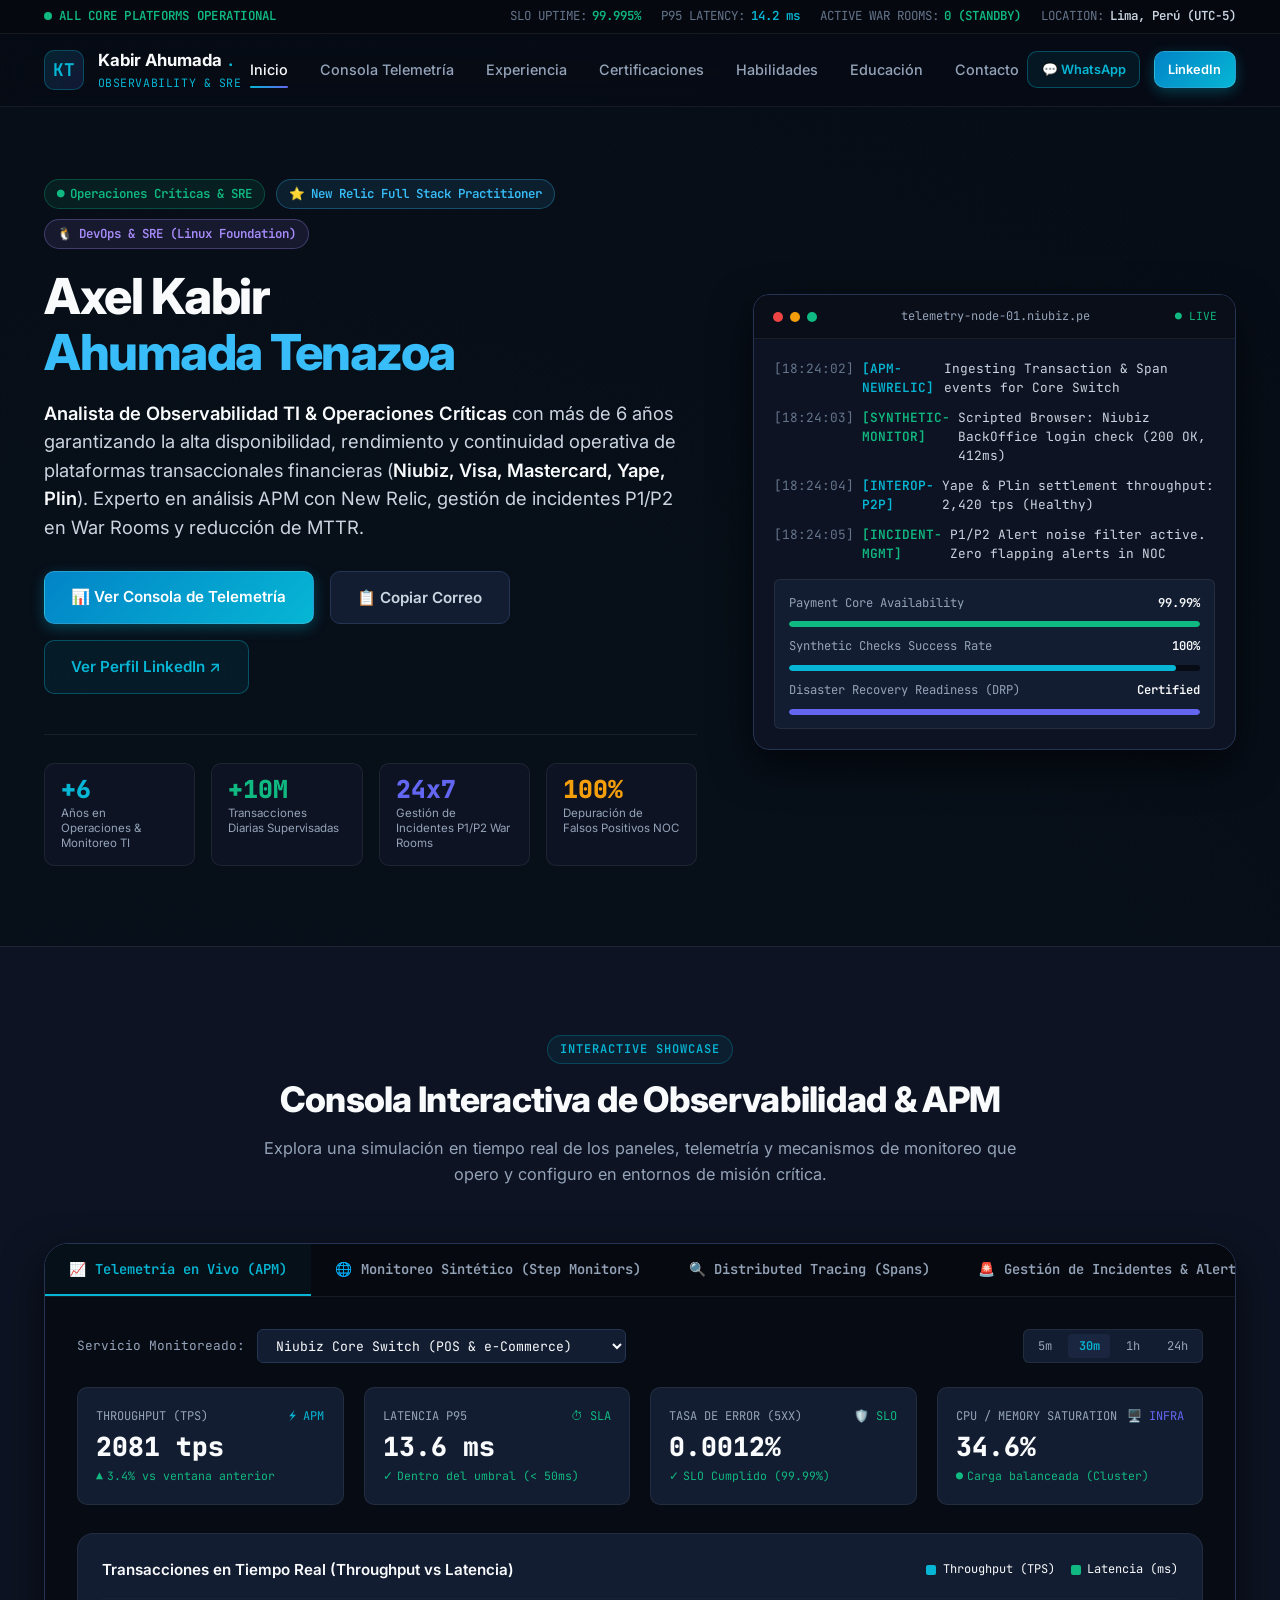
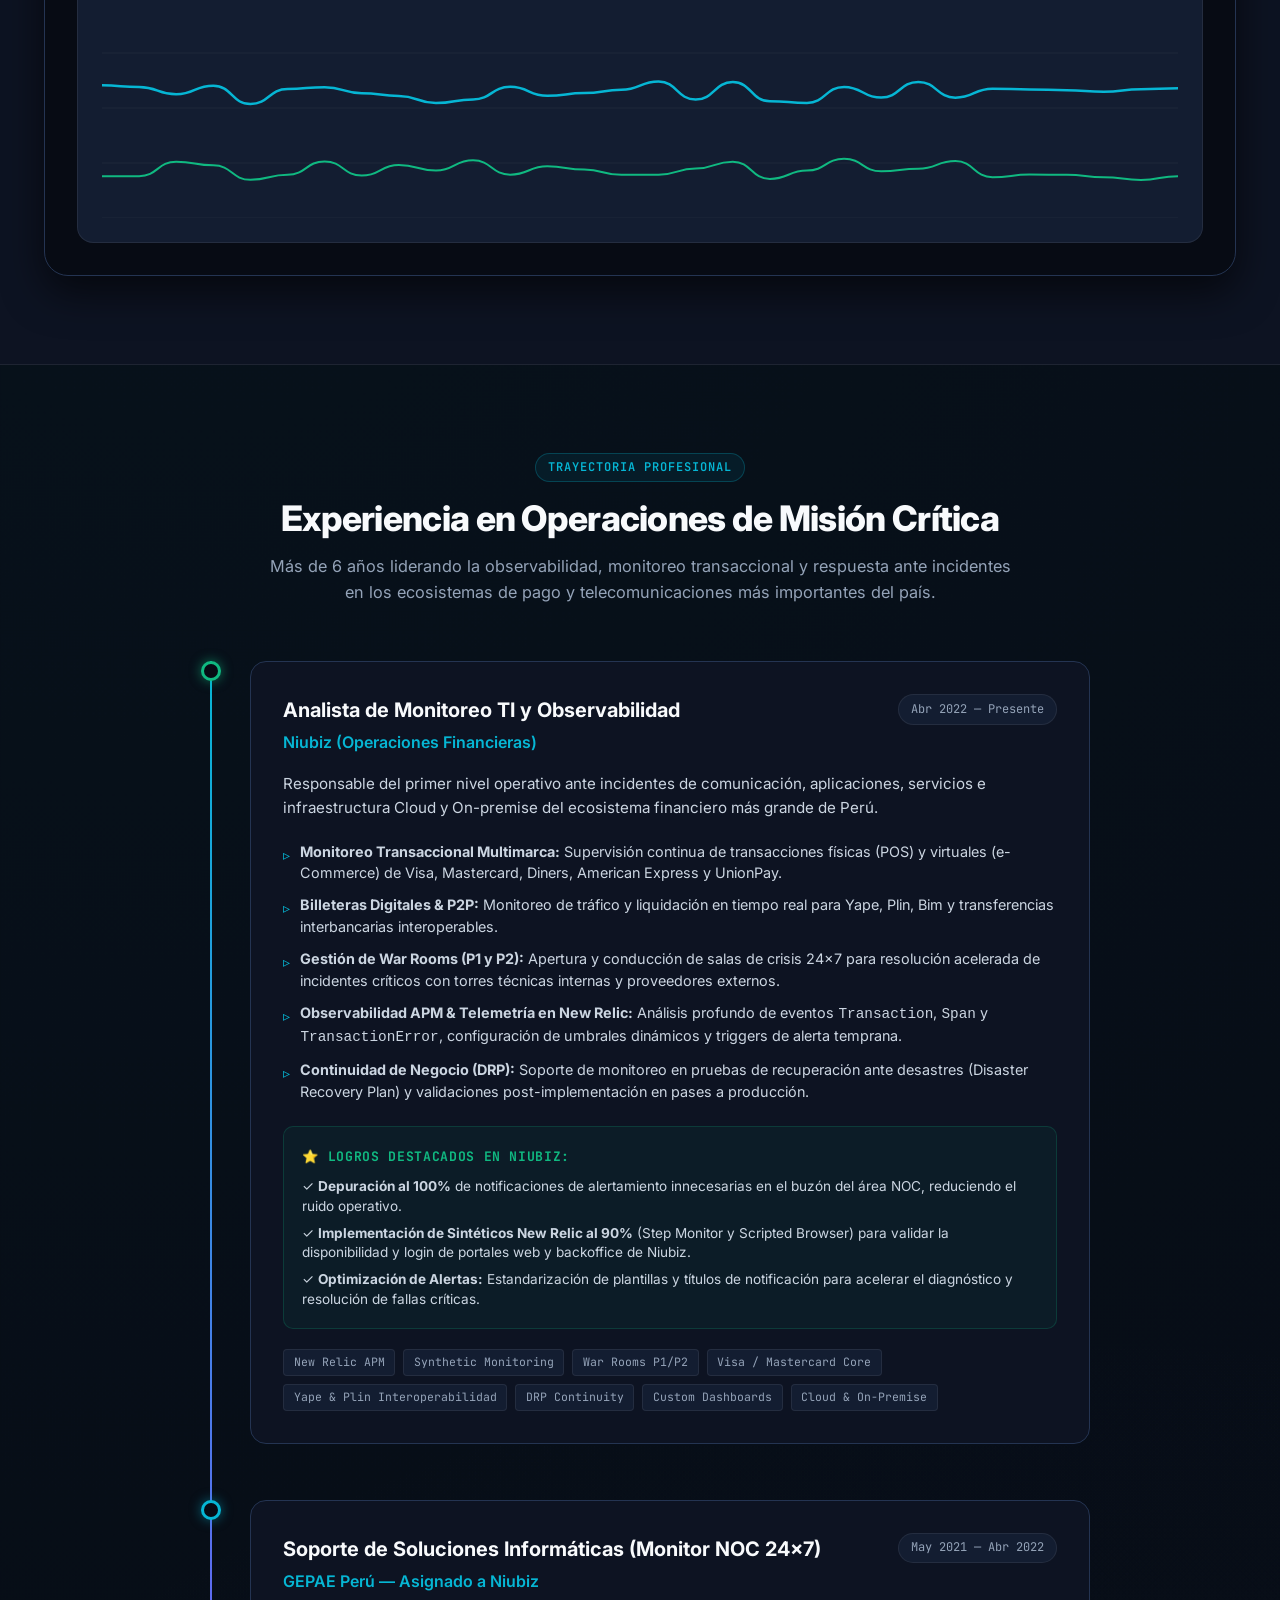
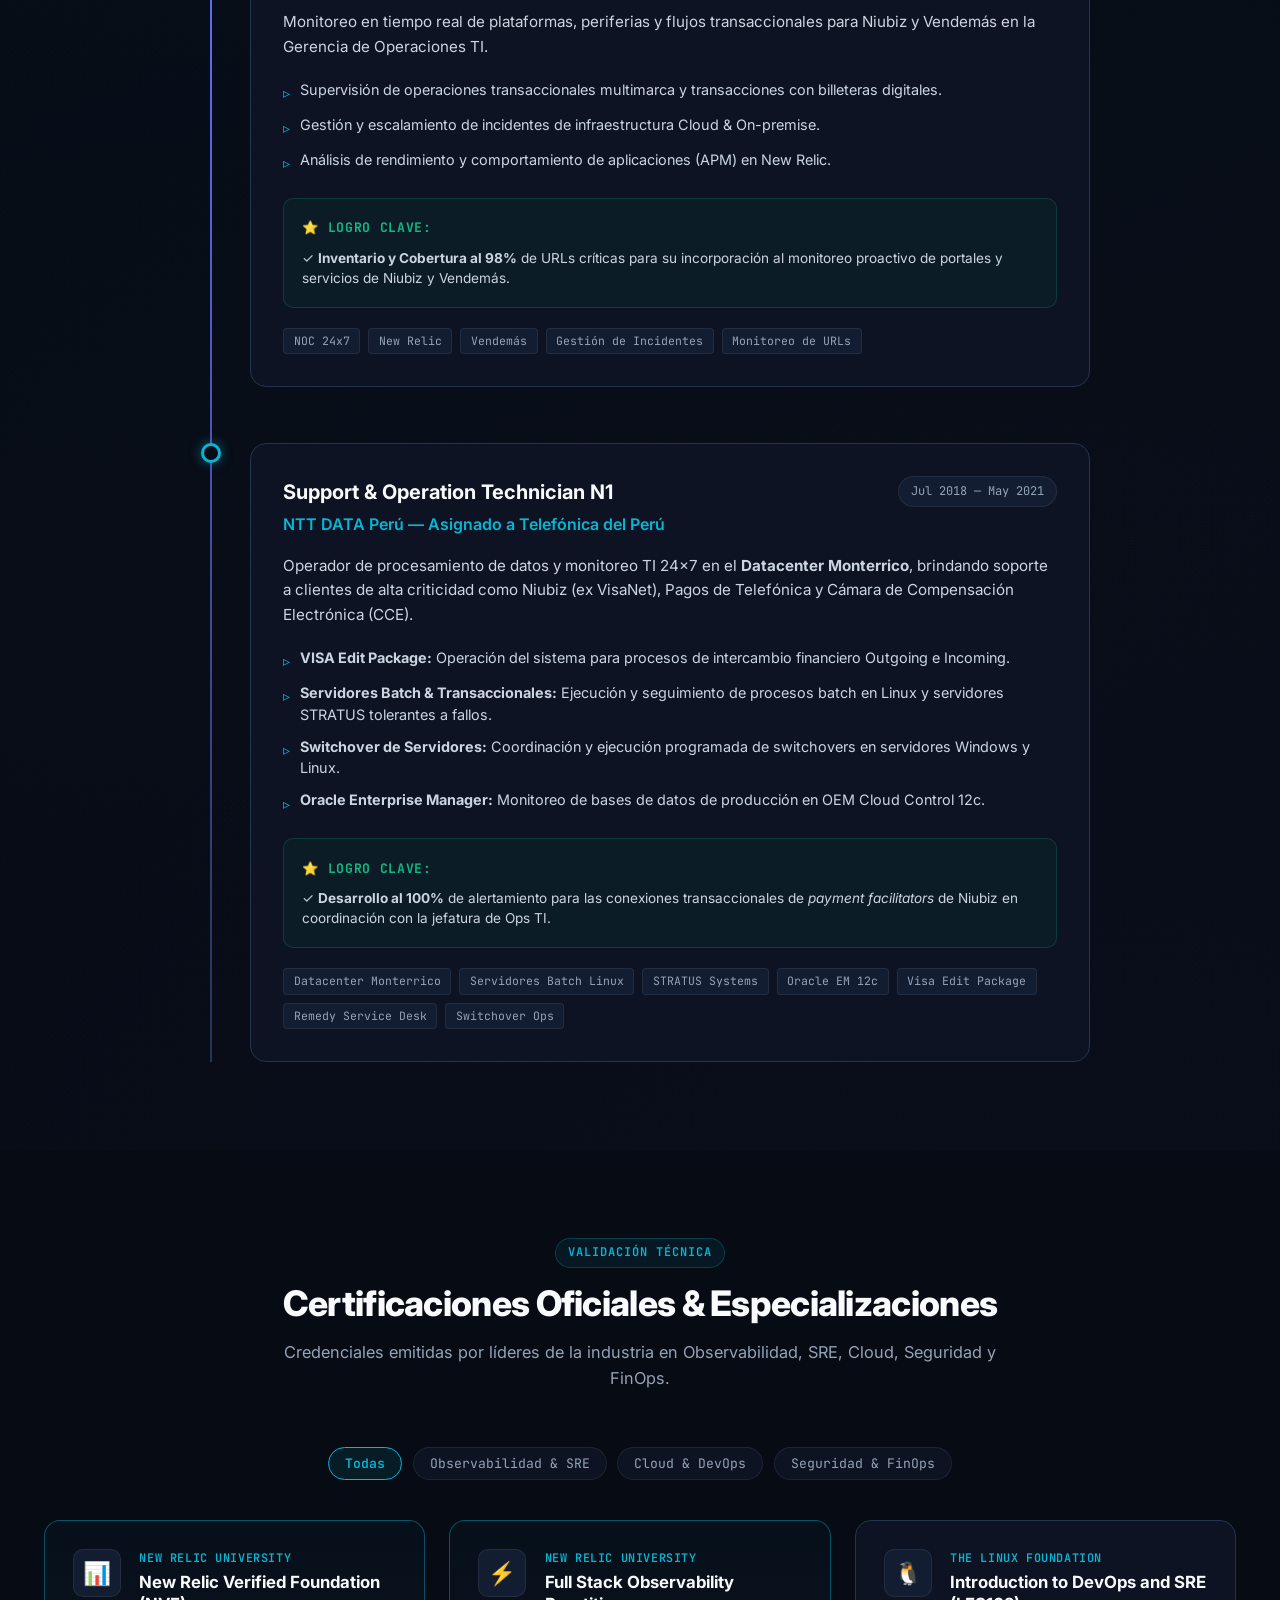
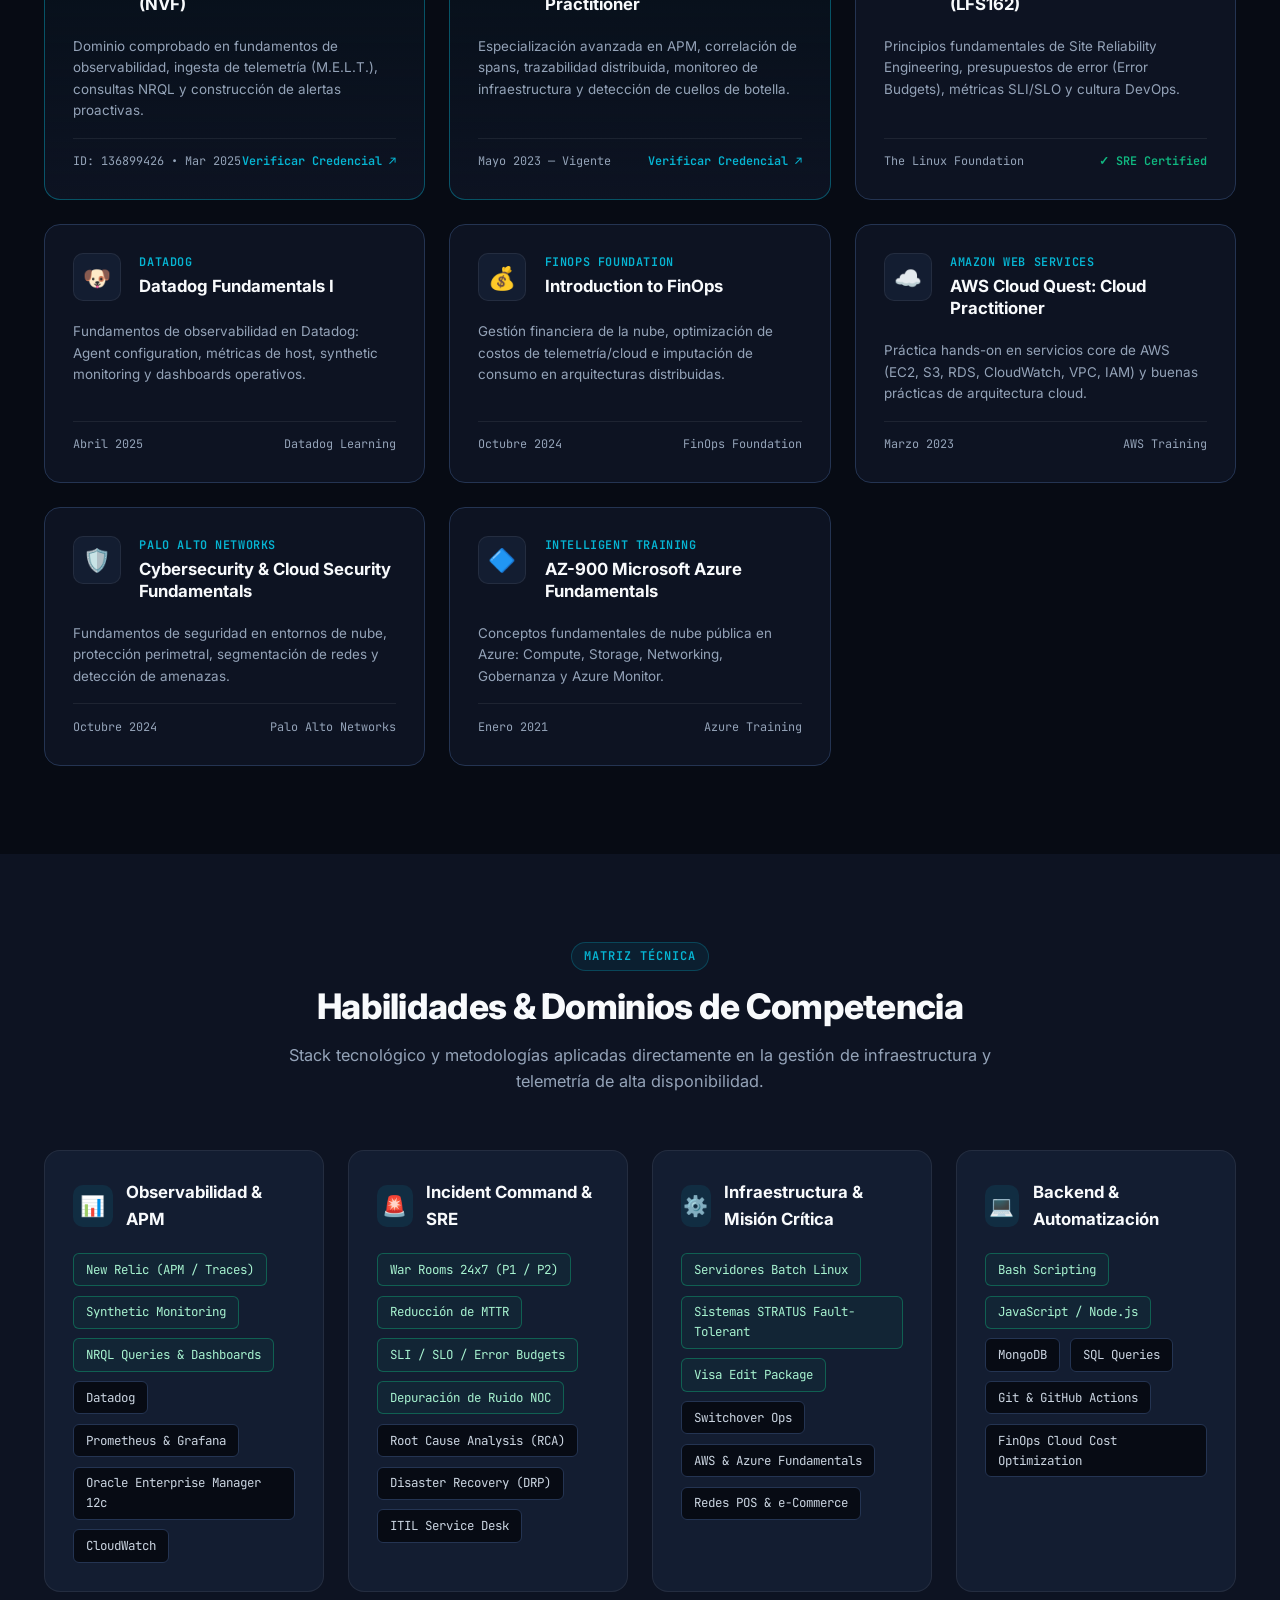
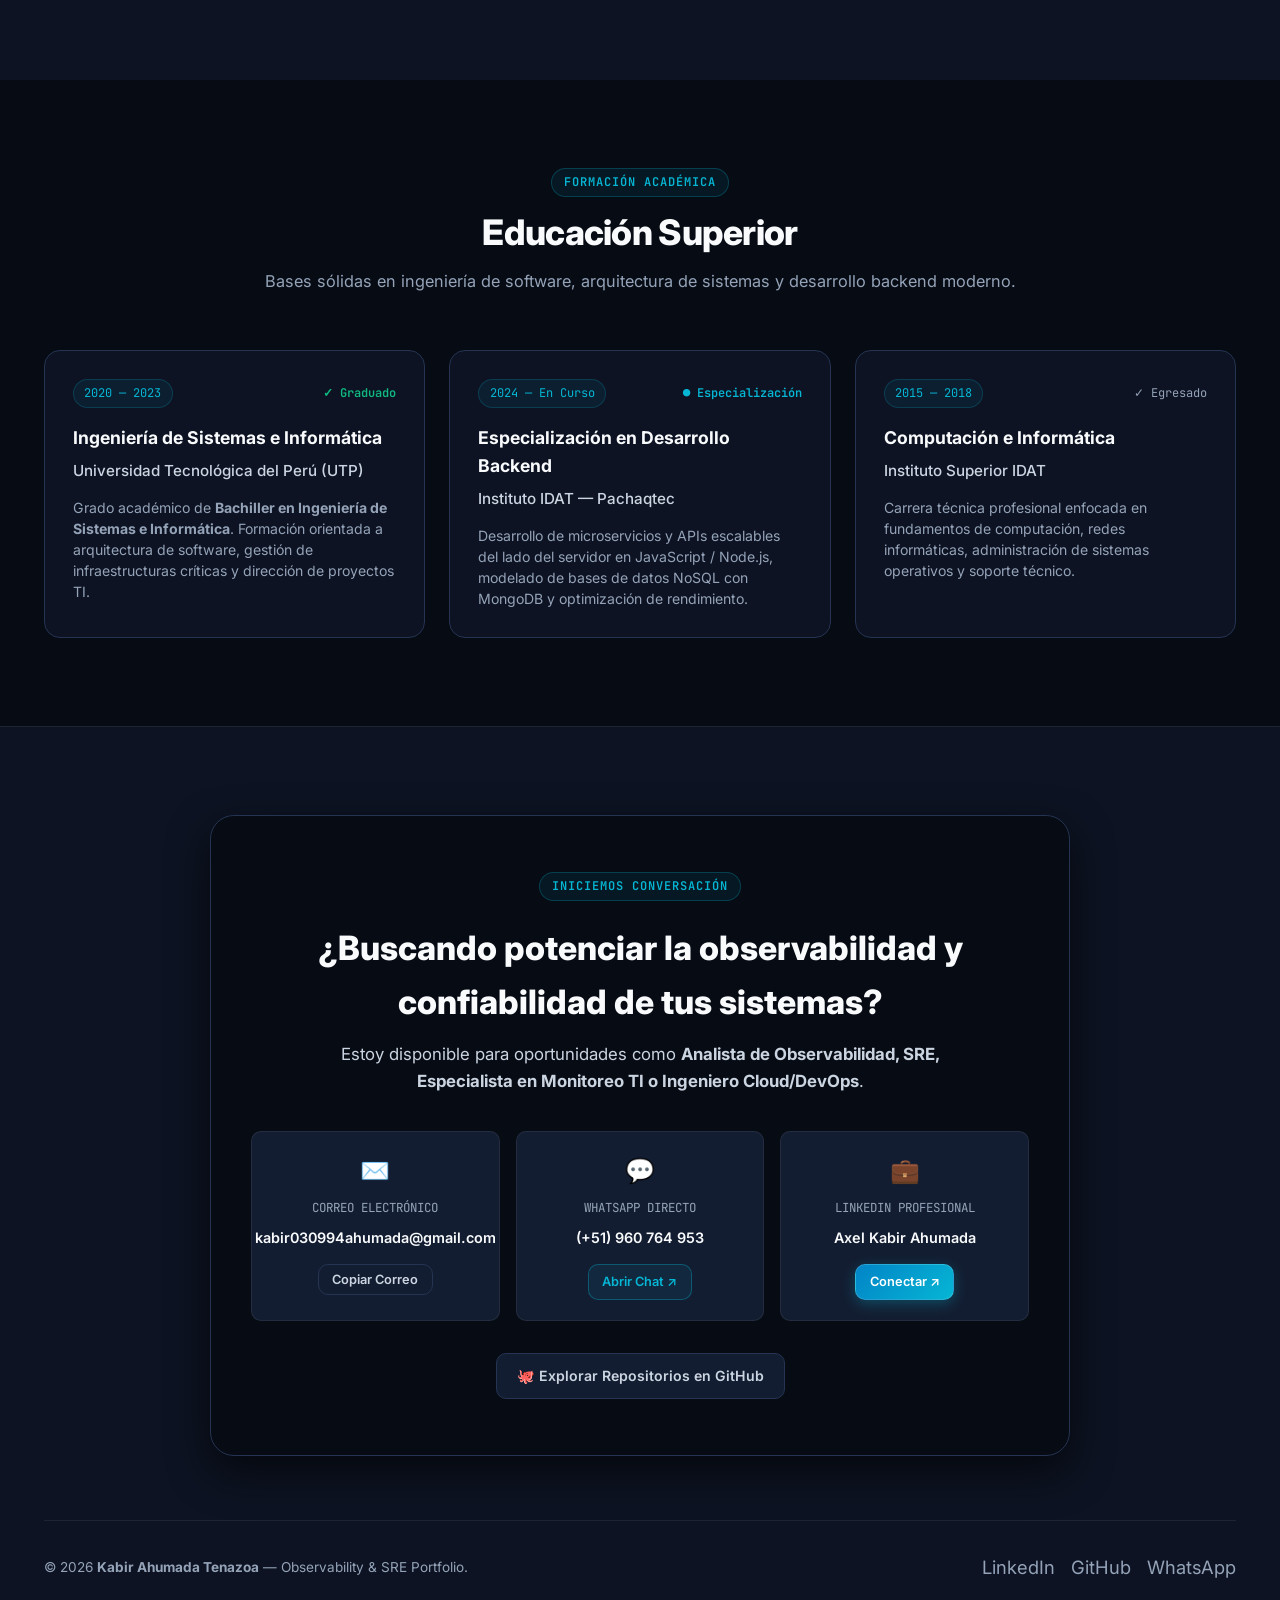
==== commit 8f93af8d: "feat: nuevo portafolio de observabilidad y SRE desde cero" ====
--- a/index.html
+++ b/index.html
@@ -1,562 +1,1114 @@
-<!doctype html>
-<html lang="en">
-    
+<!DOCTYPE html>
+<html lang="es">
 <head>
-        <title>Kabir Ahumada Tenazoa - Personal CV</title>
-        <!-- Required meta tags -->
-        <meta charset="utf-8">
-        <meta http-equiv="X-UA-Compatible" content="IE=edge">
-
-       <!--<meta name="viewport" content="width=device-width, initial-scale=1, shrink-to-fit=no">--> 
-       <meta name="viewport" content="width=device-width, user-scalable=no, initial-scale=1.0, maximum-scale=1.0, minimum-scale=1.0">
-        <!-- FAV AND ICONS   -->
-        <link rel="shortcut icon" href="assets/images/Crountch-One-Piece-Jolly-Roger-Luffys-flag.256.png">
-        <link rel="shortcut icon" href="assets/images/LUFFY3-removebg-preview.png">
-        <link rel="shortcut icon" sizes="72x72" href="assets/images/LUFFY3-removebg-preview.png">
-        <link rel="shortcut icon" sizes="114x114" href="assets/images/Crountch-One-Piece-Jolly-Roger-Luffys-flag.256.png">
-        
-        <!-- Google Font-->
-        <link href="http://fonts.googleapis.com/css?family=Roboto" rel="stylesheet">
-        <!-- Font Awesome -->
-        <link rel="stylesheet" href="assets/icons/font-awesome-4.7.0/css/font-awesome.min.css">
-        <!-- Bootstrap CSS -->
-        <link rel="stylesheet" href="assets/plugins/css/bootstrap.min.css">
-        <!-- Animate CSS-->
-        <link rel="stylesheet" href="assets/plugins/css/animate.css">
-        <!-- Owl Carousel CSS-->
-        <link rel="stylesheet" href="assets/plugins/css/owl.css">
-        <!-- Fancybox-->
-        <link rel="stylesheet" href="assets/plugins/css/jquery.fancybox.min.css">
-        <!-- Custom CSS-->
-        <link rel="stylesheet" href="./assets/css/reset.css">
-        <link rel="stylesheet" href="./assets/css/styles.css">
-
-        <!--<link rel="stylesheet" href="assets/css/styles.css">--> 
-        <!--<link rel="stylesheet" href="assets/css/responsive.css">-->
-        <!-- Colors -->
-        <link rel="alternate stylesheet" href="assets/css/colors/blue.css" title="blue">
-        <link rel="stylesheet" href="assets/css/colors/defauld.css" title="defauld">
-        <link rel="alternate stylesheet" href="assets/css/colors/green.css" title="green">
-        <link rel="alternate stylesheet" href="assets/css/colors/blue-munsell.css" title="blue-munsell">
-        <link rel="alternate stylesheet" href="assets/css/colors/orange.css" title="orange">
-        <link rel="alternate stylesheet" href="assets/css/colors/purple.css" title="purple">
-        <link rel="alternate stylesheet" href="assets/css/colors/slate.css" title="slate">
-        <link rel="alternate stylesheet" href="assets/css/colors/yellow.css" title="yellow">
-    </head>
-    <body class="dark-vertion black-bg">
-        <!-- Start Loader -->
-        <div class="section-loader">
-            <div class="loader">
-                <div></div>
-                <div></div> 
-            </div>
-        </div>
-        <!-- End Loader -->
-        
-        <!--
-        ===================
-           NAVIGATION
-        ===================
-        -->
-        <header class="black-bg mh-header mh-fixed-nav nav-scroll mh-xs-mobile-nav wow fadeInUp" id="mh-header">
-            <div class="overlay"></div>
-            <div class="container">
-                <div class="row">
-                    <nav class="navbar navbar-expand-lg mh-nav nav-btn">
-                        <button class="navbar-toggler" type="button" data-toggle="collapse" data-target="#navbarSupportedContent" aria-controls="navbarSupportedContent" aria-expanded="false" aria-label="Toggle navigation">
-                            <span class="navbar-toggler-icon icon"></span>
-                        </button>
-                    
-                        <div class="collapse navbar-collapse" id="navbarSupportedContent">
-                            <ul class="navbar-nav mr-auto ml-auto">
-                                <li class="nav-item active">
-                                    <a class="nav-link" href="#mh-home">Inicio</a>
-                                </li>
-                                <li class="nav-item">
-                                    <a class="nav-link" href="#mh-about">Acerca de mi</a>
-                                </li>
-                                <li class="nav-item">
-                                   <a class="nav-link" href="#mh-skills">Skills</a>
-                                </li>                                
-                                <li class="nav-item">
-                                   <a class="nav-link" href="#mh-experience">Experiencia</a>
-                                </li>                                
-                                <li class="nav-item">
-                                   <a class="nav-link" href="#mh-contact">Contacto</a>
-                                </li>
-                            </ul>
-                        </div>
-                    </nav>
-                </div>
-            </div>
-        </header>
-        
-        <!--
-        ===================
-            HOME 
-        ===================
-        -->
-        <section class="mh-home" id="mh-home">
-            <div class="home-ovimg">
-                <div class="container">
-                    <div class="row xs-column-reverse section-separator vertical-middle-content home-padding">
-                        <div class="col-sm-6">
-                            <div class="mh-header-info">
-                                <div class="mh-promo wow fadeInUp" data-wow-duration="0.8s" data-wow-delay="0.1s">
-                                    <span>Hola soy</span>
-                                </div>
-                                
-                                <h2 class="wow fadeInUp" data-wow-duration="0.8s" data-wow-delay="0.2s">Kabir Ahumada Tenazoa</h2>
-                                <h4 class="wow fadeInUp" data-wow-duration="0.8s" data-wow-delay="0.3s">IT Monitoring Analyst & Backend Development Student</h4>
-                                
-                                <!--
-                                <ul>
-                                    <li class="wow fadeInUp" data-wow-duration="0.8s" data-wow-delay="0.4s"><i class="fa fa-envelope"></i><a target="_blank" href="mailto:">kabir030994ahumada@gmail.com</a></li>
-                                    <li class="wow fadeInUp" data-wow-duration="0.8s" data-wow-delay="0.5s"><i class="fa fa-phone"></i><a target="_blank" href="https://wa.link/vdgrgr" target="_blank">+51 960764953</a></li>
-                                    <li class="wow fadeInUp" data-wow-duration="0.8s" data-wow-delay="0.6s"><i class="fa fa-map-marker"></i><address>Lima - Perú</address></li>
-                                </ul>
-                                -->
-
-                                <ul class="social-icon wow fadeInUp" data-wow-duration="0.8s" data-wow-delay="0.14s">
-                                    <li><a href="https://www.linkedin.com/in/axel-kabir-ahumada-tenazoa/" target="_blank"><i class="fa fa-linkedin"></i></a></li>
-                                    <li><a href="https://www.instagram.com/mr.ahumada31/" target="_blank"><i class="fa fa-instagram"></i></a></li>
-                                    <li><a href="https://github.com/kahumada31" target="_blank"><i class="fa fa-github"></i></a></li>
-                                    <li><a href="https://wa.link/vdgrgr" target="_blank"><i class="fa fa-whatsapp"></i></a></li>
-                                </ul>
-                            </div>
-                        </div>
-                        <div class="col-sm-6">
-                            <div class="hero-img wow fadeInUp" data-wow-duration="0.16s" data-wow-delay="0.12s">
-                                <div class="image-border">
-                                    <img src="assets/images/Axel_Ahumada_-_new-removebg-preview.png" alt=""  class="img-fluid">
-                                </div>
-                            </div>
-                        </div>
-                    </div>
-                </div>
-            </div>
-        </section>   
-        
-        <!--
-        ==================
-            ABOUT
-        =================
-        -->
-        <section class="mh-about" id="mh-about">
-            <div class="container">
-                <div class="row section-separator">
-                    <div class="col-sm-12 col-md-6">
-                        <div class="mh-about-img shadow-2 wow fadeInUp" data-wow-duration="0.16s" data-wow-delay="0.8s">
-                            <img src="assets/images/noc3.jpg" alt="" class="img-fluid">
-                        </div>
-                    </div>
-                    <div class="col-sm-12 col-md-6">
-                        <div class="mh-about-inner">
-                            <h2 class="wow fadeInUp" data-wow-duration="0.12s" data-wow-delay="0.5s">Acerca de mi</h2>
-                            <p class="wow fadeInUp" data-wow-duration="0.12s" data-wow-delay="0.6s">Que tal, soy Kabir. soy natural de Iquitos, me gusta el anime y escuchar reggae, rap y rock. Mi plato favorito de comida es el ceviche.
-                                 Soy Bachiller en Ingeniería de Sistemas e Informática de la Universidad Tecnológica del Perú con 5 años de experiencia en Operaciones y Monitoreo TI. Especializado en la ejecución y monitoreo de procesos batch financieros, así como en la gestión de incidentes de Infraestructura Cloud y On-premise.
-                                Poseo sólidos conocimientos en análisis de Application Performance Monitoring (APM), Gestión de Incidentes y Servicios TI. Estoy interesado en desarrollarme profesionalmente en el área de Cloud y DevOps.</p>
-                            <h7> Cumpleaños: 03 de Setiembre 1994</h7>
-                            <div class="mh-about-tag wow fadeInUp" data-wow-duration="0.18s" data-wow-delay="0.15s">
-                                
-                                <ul>
-                                    <li><span>APM New Relic</span></li>
-                                    <li><span>Cloud Básico</span></li>
-                                    <li><span>Gestión de Incidentes TI</span></li>
-                                    <li><span>Monitoreo TI</span></li>
-                                    <li><span>NOC</span></li>
-                                </ul>
-                            </div>
-                            <a href="/documentation/CV Kabir Ahumada.pdf" target="_blank" class="btn btn-fill wow fadeInUp" data-wow-duration="0.12s" data-wow-delay="0.8s">Downlaod CV <i class="fa fa-download"></i></a>
-                        </div>
-                    </div>
-                </div>
-            </div>
-        </section>
-        
-        <!--
-        ===================
-           SKILLS
-        ===================
-        -->
-        <section class="mh-skills" id="mh-skills">
-            <div class="container">
-                <div class="row section-separator">
-                    <div class="section-title text-center col-sm-12">
-                        <!--<h2>Skills</h2>-->
-                    </div>
-                    <div class="col-sm-12 col-md-6">
-                        <div class="mh-skills-inner">
-                            <div class="mh-professional-skill wow fadeInUp" data-wow-duration="0.20s" data-wow-delay="0.15s">
-                                <h3>Technical Skills</h3>
-                                <div class="each-skills">
-                                    <div class="candidatos">
-                                        <div class="parcial">
-                                            <div class="info">
-                                                <div class="nome">Linux</div>
-                                                <div class="percentagem-num">30%</div>
-                                            </div>
-                                            <div class="progressBar">
-                                                <div class="percentagem" style="width: 30%;"></div>
-                                            </div>
-                                        </div>
-                                    </div>
-                                    <div class="candidatos">
-                                        <div class="parcial">
-                                            <div class="info">
-                                                <div class="nome">HTML</div>
-                                                <div class="percentagem-num">5%</div>
-                                            </div>
-                                            <div class="progressBar">
-                                                <div class="percentagem" style="width: 5%;"></div>
-                                            </div>
-                                        </div>
-                                    </div>
-                                    <div class="candidatos">
-                                        <div class="parcial">
-                                            <div class="info">
-                                                <div class="nome">New Relic</div>
-                                                <div class="percentagem-num">85%</div>
-                                            </div>
-                                            <div class="progressBar">
-                                                <div class="percentagem" style="width: 85%;"></div>
-                                            </div>
-                                        </div>
-                                    </div>
-                                    <div class="candidatos">
-                                        <div class="parcial">
-                                            <div class="info">
-                                                <div class="nome">SQL</div>
-                                                <div class="percentagem-num">15%</div>
-                                            </div>
-                                            <div class="progressBar">
-                                                <div class="percentagem" style="width: 15%;"></div>
-                                            </div>
-                                        </div>
-                                    </div>                                    
-                                    <div class="candidatos">
-                                        <div class="parcial">
-                                            <div class="info">
-                                                <div class="nome">AWS</div>
-                                                <div class="percentagem-num">30%</div>
-                                            </div>
-                                            <div class="progressBar">
-                                                <div class="percentagem" style="width: 30%;"></div>
-                                            </div>
-                                        </div>
-                                    </div>
-                                    <div class="candidatos">
-                                        <div class="parcial">
-                                            <div class="info">
-                                                <div class="nome">Ciberseguridad</div>
-                                                <div class="percentagem-num">25%</div>
-                                            </div>
-                                            <div class="progressBar">
-                                                <div class="percentagem" style="width: 25%;"></div>
-                                            </div>
-                                        </div>
-                                    </div>
-                                </div>
-                            </div>
-                        </div>
-                    </div>
-                    <div class="col-sm-12 col-md-6">
-                        <div class="mh-professional-skills wow fadeInUp" data-wow-duration="0.20s" data-wow-delay="0.15s">
-                            <h3>Professional Skills</h3>
-                            <ul class="mh-professional-progress" >
-                                <li>
-                                    <div class="mh-progress mh-progress-circle" data-progress="90"></div>
-                                    <div class="pr-skill-name">Comunicación Efectiva</div>
-                                </li>
-                                <li>
-                                    <div class="mh-progress mh-progress-circle" data-progress="80"></div> 
-                                    <div class="pr-skill-name">Trabajo en Equipo</div>
-                                </li>
-                                <li>
-                                    <div class="mh-progress mh-progress-circle" data-progress="86"></div>
-                                    <div class="pr-skill-name">Creatividad e Innovación</div>
-                                </li> 
-                                <li>
-                                    <div class="mh-progress mh-progress-circle" data-progress="90"></div>
-                                    <div class="pr-skill-name">Adaptabillidad</div>
-                                </li>
-                                <li>
-                                    <div class="mh-progress mh-progress-circle" data-progress="70"></div>
-                                    <div class="pr-skill-name">Liderazgo</div>
-                                </li>
-                                <li>
-                                    <div class="mh-progress mh-progress-circle" data-progress="85"></div>
-                                    <div class="pr-skill-name">Pensamiento Crítico</div>
-                                </li>
-                                <li>
-                                    <div class="mh-progress mh-progress-circle" data-progress="85"></div>
-                                    <div class="pr-skill-name">Aprendizaje Continuo</div>
-                                </li>
-                            </ul>
-                        </div>
-                    </div>
-                </div>
-            </div>
-        </section>
-        
-        <!--
-        ===================
-           EXPERIENCES
-        ===================
-        -->
-        <section class="mh-experince" id="mh-experience">
-            <div class="bolor-overlay">
-                <div class="container">
-                    <div class="row section-separator">
-                        <div class="col-sm-12 col-md-6">
-                            <div class="mh-education">
-                                 <h3 class="wow fadeInUp" data-wow-duration="0.15s" data-wow-delay="0.12s">EDUCACIÓN</h3>
-                                <div class="mh-education-deatils">
-                                    <div class="mh-education-item dark-bg wow fadeInUp" data-wow-duration="0.10s" data-wow-delay="0.8s">
-                                    <!-- Education Institutes-->
-                                        <h4>Programa de Especialización en Desarrollo Backend </h4>
-                                        <h4><a href="https://www.idat.edu.pe/escuela-de-coding" target="_blank">Instituto IDAT - Pachaqtec</a></h4>
-                                        <div class="mh-eduyear">2024 - Actualmente</div>
-                                        <p>El programa de especialización en Desarrollo Back-End, es de naturaleza teórico - práctico. Le permitirá al estudiante desarrollar aplicaciones modernas, programando en JavaScript del lado del servidor. Además, aprenderá a trabajar y dominar bases de datos utilizando MongoDB para mejorar la gestión de manera ágil, eficiente, permitiendo que el software sea escalable </p>
-                                    </div>  
-                                                            
-                                    <!-- Education Institutes-->
-                                    <div class="mh-education-item dark-bg wow fadeInUp" data-wow-duration="0.10s" data-wow-delay="0.8s">
-                                        <h4>Ingeniería de Sistemas e Informática </h4>
-                                        <h4><a href="https://www.utp.edu.pe/" target="_blank">Universidad Tecnológica del Perú</a></h4>
-                                        <div class="mh-eduyear">2020 - 2023</div>
-                                        <p>Bachiller de la carrera profesional de Ingeniería de Sistemas e Informática </p>
-                                    </div>
-                                                                    
-                                    <!-- Education Institutes-->
-                                    <div class="mh-education-item dark-bg wow fadeInUp" data-wow-duration="0.10s" data-wow-delay="0.8s">
-                                        <h4>Computación e Informática </h4>
-                                        <h4><a href="https://www.idat.edu.pe/" target="_blank">Instituto IDAT</a></h4>
-                                        <div class="mh-eduyear">2015 - 2018</div>
-                                        <p>Egresado de la carrera técnica de Computación e Informática </p>
-                                    </div>
-
-                                </div>
-                            </div>
-                        </div>
-                        <div class="col-sm-12 col-md-6">
-                            <div class="mh-work">
-                                 <h3>EXPERIENCIA PROFESIONAL</h3>
-                                <div class="mh-experience-deatils">
-                                    <!-- Education Institutes-->
-                                    <div class="mh-work-item dark-bg wow fadeInUp" data-wow-duration="0.13s" data-wow-delay="0.09s">
-                                        <h4>Analista de Monitoreo de Operaciones </h4>
-                                        <h4><a href="https://www.niubiz.com.pe/" target="_blank">Niubiz</a></h4>
-                                        <div class="mh-eduyear">2022 - Presente</div>
-                                        <span>Funciones :</span>
-                                        <ul class="work-responsibility">
-                                            <li><i class="fa fa-circle"></i>Operar como Primer Nivel ante incidentes de comunicación, Aplicación y Infraestructura (Cloud y On-premise)</li>
-                                            <li><i class="fa fa-circle"></i>Monitorear la red transaccional, red BackOffice y procesos batch financieros relacionados al Core del negocio (Niubiz y Vendemás)</li>
-                                            <li><i class="fa fa-circle"></i>Gestionar los diversos Incidentes P1 y P2 (24 x 7) abriendo salas War room y asegurando la participación de los diferentes actores involucrados internos y externos (Soporte y Torres)</li>
-                                            <li><i class="fa fa-circle"></i>Monitorear y analizar el tráfico de transacciones de todos los productos, nivel físico (POS) y nivel virtual (Comercio Electrónico) de las marcas Visa, Matercard, Diners, American Express, UnionPay</li>
-                                            <li><i class="fa fa-circle"></i>Monitorear el tráfico de transacciones de billeteras digitales como Yape, Plin, Bim, Agora, Tarjeta W y etc.</li>
-                                            <li><i class="fa fa-circle"></i>Realizar análisis de APM (Application Performance Monitoring) en NEW RELIC. Configuración de Alertas y creación de Dashboards</li>
-                                        </ul>
-                                    </div>                                
-                                    <!-- Education Institutes-->
-                                    <div class="mh-work-item dark-bg wow fadeInUp" data-wow-duration="0.14s" data-wow-delay="0.10s">
-                                        <h4>Soporte de Soluciones Informáticas </h4>
-                                        <h4><a href="https://pe.archlatam.com/" target="_blank">ARCH Resources by GEPAE</a></h4>
-                                        <div class="mh-eduyear">2021 - 2022</div>
-                                        <span>Funciones :</span>
-                                        <ul class="work-responsibility">
-                                            <li><i class="fa fa-circle"></i>Monitorear las diversas plataformas, periferias y procesos transaccionales de Niubiz y Vendemás</li>
-                                            <li><i class="fa fa-circle"></i>Monitorear las operaciones Transaccionales Multimarca y Billeteras Digitales</li>
-                                            <li><i class="fa fa-circle"></i>Gestionar los Incidentes TI de Infraestructura Cloud & On-premise</li>
-                                            <li><i class="fa fa-circle"></i>Realizar análisis de APM (Application Performance Monitoring) en NEW RELIC</li>
-                                        </ul>
-                                    </div>                                
-                                    <!-- Education Institutes-->
-                                    <div class="mh-work-item dark-bg wow fadeInUp" data-wow-duration="0.15s" data-wow-delay="0.11s">
-                                        <h4>Support and Operation Technician N1 </h4>
-                                        <h4><a href="https://pe.nttdata.com/ " target="_blank">NTT DATA Perú</a></h4>
-                                        <div class="mh-eduyear">2018 - 2021</div>
-                                        <span>Funciones :</span>
-                                        <ul class="work-responsibility">
-                                            <li><i class="fa fa-circle"></i>Brindé soporte a clientes: Niubiz (ex VisaNet Perú), Pagos de Servicios de Telefónica y Cámara de Compensación Electrónica</li>
-                                            <li><i class="fa fa-circle"></i>Manejé el programa Edit Package VISA para los procesos de Intercambio Outgoing y Incoming</li>
-                                            <li><i class="fa fa-circle"></i>Realicé escalamiento (Horizontal/Vertical) de Incidencias y Eventos TI</li>
-                                            <li><i class="fa fa-circle"></i>Ejecuté y brindé seguimiento de procesos en Servidor Batch Linux</li>
-                                            <li><i class="fa fa-circle"></i>Ejecuté y brindé seguimiento de procesos en Servidores Transaccionales STRATUS</li>
-                                            <li><i class="fa fa-circle"></i>Coordiné la ejecución de Switchover en servidores Windows y Linux según trabajos programados</li>
-                                            <li><i class="fa fa-circle"></i>Monitoreé las Operaciones Transaccionales Niubiz y Interbancarias de la CCE</li>
-                                            <li><i class="fa fa-circle"></i>Monitoreé las BDs de Producción en la herramienta ORACLE Enterprise Manager – Cloud Control 12c, con permisos nivel Operador</li>
-                                            <li><i class="fa fa-circle"></i>Realicé Backups de los servicios y procesos de los clientes</li>
-                                        </ul>
-                                    </div>
-                                </div>
-                            </div>
-                        </div>
-                    </div>
-                </div>
-            </div>
-        </section>
-        
-        <!--
-        
-       
-        ===================
-           FOOTER 1
-        ===================
-        -->
-        <footer class="mh-footer" id="mh-contact">
-            <div class="container">
-                <div class="row section-separator">
-                    <div class="col-sm-12 section-title wow fadeInUp" data-wow-duration="0.12s" data-wow-delay="0.4s">
-                        <h3>Contáctame</h3>
-                    </div>
-                    <div class="col-sm-12 mh-footer-address">
-                        <div class="row">
-                            <div class="col-sm-12 col-md-4">
-                                <div class="mh-address-footer-item dark-bg shadow-1 wow fadeInUp" data-wow-duration="0.10s" data-wow-delay="0.6s">
-                                    <div class="each-icon">
-                                        <i class="fa fa-location-arrow"></i>
-                                    </div>
-                                    <div class="each-info">
-                                        <h4>Dirección</h4>
-                                        <address>
-                                            San Martín de Porres, Lima <br> 
-                                            Perú
-                                        </address>
-                                    </div>
-                                </div>
-                            </div>
-                            <div class="col-sm-12 col-md-4">
-                                <div class="mh-address-footer-item dark-bg shadow-1 wow fadeInUp" data-wow-duration="0.11s" data-wow-delay="0.8s">
-                                    <div class="each-icon">
-                                        <i class="fa fa-envelope-o"></i>
-                                    </div>
-                                    <div class="each-info">
-                                        <h4>Correo</h4>
-                                        <a href="mailto:yourmail@email.com" target="_blank">kabir030994ahumada@gmail.com</a><br>
-                                       
-                                    </div>
-                                </div>
-                            </div>
-                            <div class="col-sm-12 col-md-4">
-                                <div class="mh-address-footer-item dark-bg shadow-1 wow fadeInUp" data-wow-duration="0.12s" data-wow-delay="0.10s">
-                                    <div class="each-icon">
-                                        <i class="fa fa-whatsapp"></i>
-                                    </div>
-                                    <div class="each-info">
-                                        <h4>Móvil</h4>
-                                        <a href="https://wa.link/vdgrgr" target="_blank">(+51) 960764953</a><br>
-                                    </div>
-                                </div>
-                            </div>
-                        </div>
-                    </div>
-                   
-                    <div class="col-sm-12 mh-copyright wow fadeInUp" data-wow-duration="0.12s" data-wow-delay="0.12s">
-                        <div class="row">
-                            <div class="col-sm-6">
-                                <div class="text-left text-xs-center">
-                                   <p><a href="https://themeforest.net/user/themespiders" target="_blank">©themespiders</a></p>
-                                </div>
-                            </div>
-                            <div class="col-sm-6">
-                                <ul class="social-icon">
-                                    <li><a href="https://www.linkedin.com/in/axel-kabir-ahumada-tenazoa/" target="_blank"><i class="fa fa-linkedin"></i></a></li>
-                                    <li><a href="https://www.instagram.com/mr.ahumada31/" target="_blank"><i class="fa fa-instagram"></i></a></li>
-                                    <li><a href="https://github.com/kahumada31" target="_blank"><i class="fa fa-github"></i></a></li>
-                                    <li><a href="https://wa.link/vdgrgr" target="_blank"><i class="fa fa-whatsapp"></i></a></li>
-                                </ul>
-                            </div>
-                        </div>
-                    </div>
-                </div>
-            </div>
-        </footer>     
-    
-    <!--
-    ==============
-    * JS Files *
-    ==============
-    -->
-    
-    <!-- jQuery first, then Popper.js, then Bootstrap JS -->
-    
-    <!-- jQuery -->
-    <script src="assets/plugins/js/jquery.min.js"></script>
-    <!-- popper -->
-    <script src="assets/plugins/js/popper.min.js"></script>
-    <!-- bootstrap -->
-    <script src="assets/plugins/js/bootstrap.min.js"></script>
-    <!-- owl carousel -->
-    <script src="assets/plugins/js/owl.carousel.js"></script>
-    <!-- validator -->
-    <script src="assets/plugins/js/validator.min.js"></script>
-    <!-- wow -->
-    <script src="assets/plugins/js/wow.min.js"></script>
-    <!-- mixin js-->
-    <script src="assets/plugins/js/jquery.mixitup.min.js"></script>
-    <!-- circle progress-->
-    <script src="assets/plugins/js/circle-progress.js"></script>
-    <!-- jquery nav -->
-    <script src="assets/plugins/js/jquery.nav.js"></script>
-    <!-- Fancybox js-->
-    <script src="assets/plugins/js/jquery.fancybox.min.js"></script>
-    <!-- isotope js-->
-    <script src="assets/plugins/js/isotope.pkgd.js"></script>
-    <script src="assets/plugins/js/packery-mode.pkgd.js"></script>
-    <!-- Map api -->
-     <!--
-    <script src="http://maps.googleapis.com/maps/api/js?v=3.exp&amp;key=AIzaSyCRP2E3BhaVKYs7BvNytBNumU0MBmjhhxc"></script>
-    -->
-    <!-- Custom Scripts-->
-    <script src="assets/js/map-init.js"></script>
-    <script src="assets/js/custom-scripts.js"></script>
-    
-
-    <!-- ****************
-      After neccessary customization/modification, Please minify 
-      JavaScript/jQuery according to http://browserdiet.com/en/ for better performance
-    **************** -->
-    <!-- STYLE SWITCH STYLESHEET ONLY FOR DEMO -->
-    <link rel="stylesheet" href="demo/demo.css">
-    <script type="text/javascript" src="demo/styleswitcher.js"></script>
-    <script type="text/javascript" src="demo/demo.js"></script>
-        <div class="demo-style-switch" id="switch-style">
-    <a id="toggle-switcher" class="switch-button"><i class="fa fa-snowflake-o fa-spin"></i></a>
-    <div class="switched-options">
-    <ul>            
-    </ul>
-    <div class="config-title">
-        Colores :
+  <meta charset="UTF-8">
+  <meta name="viewport" content="width=device-width, initial-scale=1.0">
+  <meta http-equiv="X-UA-Compatible" content="IE=edge">
+  
+  <!-- SEO Primary Meta Tags -->
+  <title>Kabir Ahumada Tenazoa | Analista de Observabilidad TI & SRE</title>
+  <meta name="title" content="Kabir Ahumada Tenazoa | Analista de Observabilidad TI & SRE">
+  <meta name="description" content="Portafolio profesional de Axel Kabir Ahumada Tenazoa. Especialista en Observabilidad Full-Stack (New Relic, Datadog), Monitoreo Transaccional Crítico (Niubiz, Visa, Yape, Plin), War Rooms P1/P2 y SRE.">
+  <meta name="keywords" content="Kabir Ahumada, Observabilidad TI, SRE, APM New Relic, Datadog, Monitoreo Transaccional, Niubiz, War Room P1 P2, FinOps, DevOps, Linux">
+  <meta name="author" content="Axel Kabir Ahumada Tenazoa">
+  <meta name="theme-color" content="#070B14">
+
+  <!-- Open Graph / Facebook / LinkedIn -->
+  <meta property="og:type" content="website">
+  <meta property="og:url" content="https://kahumada31.github.io/">
+  <meta property="og:title" content="Kabir Ahumada Tenazoa | Analista de Observabilidad TI & SRE">
+  <meta property="og:description" content="Especialista en Observabilidad Full-Stack, Operaciones Críticas Financieras (Niubiz, Visa, Mastercard, Yape), APM New Relic y Confiabilidad de Sistemas (SRE).">
+  
+  <!-- Favicon -->
+  <link rel="icon" type="image/svg+xml" href="data:image/svg+xml,<svg xmlns='http://www.w3.org/2000/svg' viewBox='0 0 100 100'><text y='.9em' font-size='90'>📊</text></svg>">
+
+  <!-- Stylesheet -->
+  <link rel="stylesheet" href="css/styles.css">
+</head>
+<body>
+
+  <!-- ==========================================================================
+       TOP TELEMETRY LIVE STATUS TICKER
+       ========================================================================== -->
+  <div class="status-bar" id="statusBar">
+    <div class="container status-bar-container">
+      <div class="status-indicator-group">
+        <div class="status-pulse">
+          <span class="pulse-dot"></span>
+          <span>ALL CORE PLATFORMS OPERATIONAL</span>
+        </div>
+      </div>
+      <div class="status-metrics">
+        <div class="metric-chip">
+          <span class="chip-label">SLO UPTIME:</span>
+          <span class="chip-value healthy">99.995%</span>
+        </div>
+        <div class="metric-chip">
+          <span class="chip-label">P95 LATENCY:</span>
+          <span class="chip-value highlight" id="topLatencyVal">14.2 ms</span>
+        </div>
+        <div class="metric-chip">
+          <span class="chip-label">ACTIVE WAR ROOMS:</span>
+          <span class="chip-value healthy">0 (STANDBY)</span>
+        </div>
+        <div class="metric-chip">
+          <span class="chip-label">LOCATION:</span>
+          <span class="chip-value">Lima, Perú (UTC-5)</span>
+        </div>
+      </div>
     </div>
-    <ul class="styles">
-        <li><a href="#" onclick="setActiveStyleSheet('blue'); return false;" title="Blue">
-            <div class="blue"></div></a>
-        </li>
-        <li><a href="#" onclick="setActiveStyleSheet('purple'); return false;" title="Purple">
-            <div class="purple"></div></a>
-        </li>
-        <li><a href="#" onclick="setActiveStyleSheet('blue-munsell'); return false;" title="Blue Munsell">
-            <div class="blue-munsell"></div></a>
-        </li>
-        <li><a href="#" onclick="setActiveStyleSheet('orange'); return false;" title="Orange">
-            <div class="orange"></div></a>
-        </li>
-        <li><a href="#" onclick="setActiveStyleSheet('slate'); return false;" title="Slate">
-            <div class="slate"></div></a>
-        </li>
-        <li><a href="#" onclick="setActiveStyleSheet('green'); return false;" title="Green">
-            <div class="green"></div></a>
-        </li>
-        <li><a href="#" onclick="setActiveStyleSheet('yellow'); return false;" title="Yellow">
-            <div class="yellow"></div></a>
-        </li>
-        <li><a href="#" onclick="setActiveStyleSheet('red'); return false;" title="Red">
-            <div class="red"></div></a>
-        </li>
-    </ul>
+  </div>
+
+  <!-- ==========================================================================
+       MAIN NAVIGATION HEADER
+       ========================================================================== -->
+  <header class="site-header" id="siteHeader">
+    <div class="container nav-container">
+      <a href="#inicio" class="logo-group">
+        <div class="logo-badge">KT</div>
+        <div class="logo-text">
+          <div class="logo-text-title">Kabir Ahumada <span style="color:var(--telemetry-cyan)">.</span></div>
+          <div class="logo-text-subtitle">Observability & SRE</div>
+        </div>
+      </a>
+
+      <nav class="main-nav" id="mainNav">
+        <a href="#inicio" class="nav-link active">Inicio</a>
+        <a href="#consola" class="nav-link">Consola Telemetría</a>
+        <a href="#experiencia" class="nav-link">Experiencia</a>
+        <a href="#certificaciones" class="nav-link">Certificaciones</a>
+        <a href="#habilidades" class="nav-link">Habilidades</a>
+        <a href="#educacion" class="nav-link">Educación</a>
+        <a href="#contacto" class="nav-link">Contacto</a>
+      </nav>
+
+      <div class="header-actions">
+        <a href="https://wa.link/vdgrgr" target="_blank" rel="noopener noreferrer" class="btn btn-outline-cyan btn-sm">
+          <span>💬 WhatsApp</span>
+        </a>
+        <a href="https://www.linkedin.com/in/axel-kabir-ahumada-tenazoa/" target="_blank" rel="noopener noreferrer" class="btn btn-primary btn-sm">
+          <span>LinkedIn</span>
+        </a>
+        <button class="mobile-menu-btn" id="mobileMenuBtn" aria-label="Abrir menú de navegación">☰</button>
+      </div>
     </div>
-    </div>
+  </header>
+
+  <main>
+    <!-- ==========================================================================
+         HERO SECTION
+         ========================================================================== -->
+    <section class="section hero-section" id="inicio">
+      <div class="container">
+        <div class="hero-grid">
+          <div class="hero-intro-col">
+            <div class="hero-badge-row">
+              <div class="hero-role-pill">
+                <span>●</span> Operaciones Críticas & SRE
+              </div>
+              <div class="hero-cert-pill">
+                <span>⭐</span> New Relic Full Stack Practitioner
+              </div>
+              <div class="hero-cert-pill" style="color:#A78BFA; background:rgba(167,139,250,0.1); border-color:rgba(167,139,250,0.3)">
+                <span>🐧</span> DevOps & SRE (Linux Foundation)
+              </div>
+            </div>
+
+            <h1 class="hero-title">
+              Axel Kabir <br>
+              <span class="highlight-text">Ahumada Tenazoa</span>
+            </h1>
+
+            <p class="hero-tagline">
+              <strong>Analista de Observabilidad TI & Operaciones Críticas</strong> con más de 6 años garantizando la alta disponibilidad, rendimiento y continuidad operativa de plataformas transaccionales financieras (<strong>Niubiz, Visa, Mastercard, Yape, Plin</strong>). Experto en análisis APM con New Relic, gestión de incidentes P1/P2 en War Rooms y reducción de MTTR.
+            </p>
+
+            <div class="hero-actions">
+              <a href="#consola" class="btn btn-primary btn-lg">
+                <span>📊 Ver Consola de Telemetría</span>
+              </a>
+              <button class="btn btn-secondary btn-lg btn-copy-email">
+                <span>📋 Copiar Correo</span>
+              </button>
+              <a href="https://www.linkedin.com/in/axel-kabir-ahumada-tenazoa/" target="_blank" rel="noopener noreferrer" class="btn btn-outline-cyan btn-lg">
+                <span>Ver Perfil LinkedIn ↗</span>
+              </a>
+            </div>
+
+            <div class="hero-stats-row">
+              <div class="hero-stat-card">
+                <div class="stat-number cyan">+6</div>
+                <div class="stat-label">Años en Operaciones & Monitoreo TI</div>
+              </div>
+              <div class="hero-stat-card">
+                <div class="stat-number green">+10M</div>
+                <div class="stat-label">Transacciones Diarias Supervisadas</div>
+              </div>
+              <div class="hero-stat-card">
+                <div class="stat-number indigo">24x7</div>
+                <div class="stat-label">Gestión de Incidentes P1/P2 War Rooms</div>
+              </div>
+              <div class="hero-stat-card">
+                <div class="stat-number amber">100%</div>
+                <div class="stat-label">Depuración de Falsos Positivos NOC</div>
+              </div>
+            </div>
+          </div>
+
+          <!-- Hero Terminal / Live Telemetry Card -->
+          <div class="hero-visual-col">
+            <div class="hero-terminal-card">
+              <div class="terminal-header">
+                <div class="terminal-controls">
+                  <span class="t-btn red"></span>
+                  <span class="t-btn yellow"></span>
+                  <span class="t-btn green"></span>
+                </div>
+                <div class="terminal-title">telemetry-node-01.niubiz.pe</div>
+                <div style="font-family:var(--font-mono); font-size:0.7rem; color:var(--telemetry-green)">● LIVE</div>
+              </div>
+              <div class="terminal-body">
+                <div class="log-line">
+                  <span class="log-time">[18:24:02]</span>
+                  <span class="log-tag info">[APM-NEWRELIC]</span>
+                  <span class="log-msg">Ingesting Transaction & Span events for Core Switch</span>
+                </div>
+                <div class="log-line">
+                  <span class="log-time">[18:24:03]</span>
+                  <span class="log-tag ok">[SYNTHETIC-MONITOR]</span>
+                  <span class="log-msg">Scripted Browser: Niubiz BackOffice login check (200 OK, 412ms)</span>
+                </div>
+                <div class="log-line">
+                  <span class="log-time">[18:24:04]</span>
+                  <span class="log-tag info">[INTEROP-P2P]</span>
+                  <span class="log-msg">Yape & Plin settlement throughput: 2,420 tps (Healthy)</span>
+                </div>
+                <div class="log-line">
+                  <span class="log-time">[18:24:05]</span>
+                  <span class="log-tag ok">[INCIDENT-MGMT]</span>
+                  <span class="log-msg">P1/P2 Alert noise filter active. Zero flapping alerts in NOC</span>
+                </div>
+
+                <div class="terminal-telemetry-box">
+                  <div class="telemetry-row">
+                    <span class="telemetry-label">Payment Core Availability</span>
+                    <span class="telemetry-val">99.99%</span>
+                  </div>
+                  <div class="telemetry-bar-container">
+                    <div class="telemetry-bar-fill green"></div>
+                  </div>
+
+                  <div class="telemetry-row" style="margin-top:0.65rem">
+                    <span class="telemetry-label">Synthetic Checks Success Rate</span>
+                    <span class="telemetry-val">100%</span>
+                  </div>
+                  <div class="telemetry-bar-container">
+                    <div class="telemetry-bar-fill cyan"></div>
+                  </div>
+
+                  <div class="telemetry-row" style="margin-top:0.65rem">
+                    <span class="telemetry-label">Disaster Recovery Readiness (DRP)</span>
+                    <span class="telemetry-val">Certified</span>
+                  </div>
+                  <div class="telemetry-bar-container">
+                    <div class="telemetry-bar-fill indigo"></div>
+                  </div>
+                </div>
+              </div>
+            </div>
+          </div>
+        </div>
+      </div>
+    </section>
+
+    <!-- ==========================================================================
+         INTERACTIVE OBSERVABILITY CONSOLE (FEATURE ESTRELLA)
+         ========================================================================== -->
+    <section class="section console-section" id="consola">
+      <div class="container">
+        <div class="section-header">
+          <div class="section-tag">Interactive Showcase</div>
+          <h2 class="section-title">Consola Interactiva de Observabilidad & APM</h2>
+          <p class="section-subtitle">
+            Explora una simulación en tiempo real de los paneles, telemetría y mecanismos de monitoreo que opero y configuro en entornos de misión crítica.
+          </p>
+        </div>
+
+        <div class="obs-console-wrapper">
+          <!-- Console Tab Navigation -->
+          <div class="console-nav-tabs">
+            <button class="console-tab-btn active" data-tab="metrics">
+              <span>📈</span> Telemetría en Vivo (APM)
+            </button>
+            <button class="console-tab-btn" data-tab="synthetics">
+              <span>🌐</span> Monitoreo Sintético (Step Monitors)
+            </button>
+            <button class="console-tab-btn" data-tab="traces">
+              <span>🔍</span> Distributed Tracing (Spans)
+            </button>
+            <button class="console-tab-btn" data-tab="incidents">
+              <span>🚨</span> Gestión de Incidentes & Alertas
+            </button>
+          </div>
+
+          <!-- TAB 1: Realtime Metrics & Golden Signals -->
+          <div class="console-content-panel active" id="tab-metrics">
+            <div class="metrics-top-bar">
+              <div class="service-selector">
+                <label for="serviceSelect" style="font-family:var(--font-mono); font-size:0.8rem; color:var(--text-muted)">Servicio Monitoreado:</label>
+                <select id="serviceSelect" class="custom-select">
+                  <option value="Niubiz Core Switch (POS & e-Commerce)">Niubiz Core Switch (POS & e-Commerce)</option>
+                  <option value="Pasarela Interoperabilidad (Yape / Plin)">Pasarela Interoperabilidad (Yape / Plin)</option>
+                  <option value="Visa & Mastercard Settlement Engine">Visa & Mastercard Settlement Engine</option>
+                  <option value="Batch Processing & Linux Servers">Batch Processing & Linux Servers</option>
+                </select>
+              </div>
+
+              <div class="time-window-selector">
+                <button class="time-btn">5m</button>
+                <button class="time-btn active">30m</button>
+                <button class="time-btn">1h</button>
+                <button class="time-btn">24h</button>
+              </div>
+            </div>
+
+            <div class="metrics-cards-grid">
+              <div class="metric-kpi-card">
+                <div class="kpi-title">
+                  <span>THROUGHPUT (TPS)</span>
+                  <span style="color:var(--telemetry-cyan)">⚡ APM</span>
+                </div>
+                <div class="kpi-value" id="kpi-tps-val">2,140 tps</div>
+                <div class="kpi-status">
+                  <span>▲</span> 3.4% vs ventana anterior
+                </div>
+              </div>
+
+              <div class="metric-kpi-card">
+                <div class="kpi-title">
+                  <span>LATENCIA P95</span>
+                  <span style="color:var(--telemetry-green)">⏱ SLA</span>
+                </div>
+                <div class="kpi-value" id="kpi-lat-val">15.8 ms</div>
+                <div class="kpi-status">
+                  <span>✓</span> Dentro del umbral (&lt; 50ms)
+                </div>
+              </div>
+
+              <div class="metric-kpi-card">
+                <div class="kpi-title">
+                  <span>TASA DE ERROR (5XX)</span>
+                  <span style="color:var(--telemetry-green)">🛡️ SLO</span>
+                </div>
+                <div class="kpi-value">0.0012%</div>
+                <div class="kpi-status">
+                  <span>✓</span> SLO Cumplido (99.99%)
+                </div>
+              </div>
+
+              <div class="metric-kpi-card">
+                <div class="kpi-title">
+                  <span>CPU / MEMORY SATURATION</span>
+                  <span style="color:var(--telemetry-indigo)">🖥️ INFRA</span>
+                </div>
+                <div class="kpi-value">34.6%</div>
+                <div class="kpi-status">
+                  <span>●</span> Carga balanceada (Cluster)
+                </div>
+              </div>
+            </div>
+
+            <div class="chart-container-box">
+              <div class="chart-header">
+                <div class="chart-title">
+                  <span>Transacciones en Tiempo Real (Throughput vs Latencia)</span>
+                </div>
+                <div class="chart-legend">
+                  <div class="legend-item">
+                    <span class="legend-color" style="background:#06B6D4"></span>
+                    <span>Throughput (TPS)</span>
+                  </div>
+                  <div class="legend-item">
+                    <span class="legend-color" style="background:#10B981"></span>
+                    <span>Latencia (ms)</span>
+                  </div>
+                </div>
+              </div>
+              <div class="canvas-wrapper">
+                <canvas id="telemetryChart"></canvas>
+              </div>
+            </div>
+          </div>
+
+          <!-- TAB 2: Synthetics & Step Monitors -->
+          <div class="console-content-panel" id="tab-synthetics">
+            <div class="synthetics-list">
+              <div class="synthetic-item">
+                <div class="syn-name-col">
+                  <div class="syn-icon">🔒</div>
+                  <div>
+                    <div class="syn-title">Niubiz BackOffice Auth & Login Flow</div>
+                    <div class="syn-url">Scripted Browser • Multi-step validation</div>
+                  </div>
+                </div>
+                <div>
+                  <div class="syn-col-label">FRECUENCIA</div>
+                  <div class="syn-col-val">Cada 1 min</div>
+                </div>
+                <div>
+                  <div class="syn-col-label">TIEMPO RESPUESTA</div>
+                  <div class="syn-col-val">382 ms</div>
+                </div>
+                <div>
+                  <div class="syn-col-label">CÓDIGO HTTP</div>
+                  <div class="syn-col-val">200 OK</div>
+                </div>
+                <div>
+                  <span class="badge-status-ok">● PASSED</span>
+                </div>
+              </div>
+
+              <div class="synthetic-item">
+                <div class="syn-name-col">
+                  <div class="syn-icon">💳</div>
+                  <div>
+                    <div class="syn-title">Checkout Pasarela Virtual (e-Commerce)</div>
+                    <div class="syn-url">Step Monitor • Tokenización & Autorización</div>
+                  </div>
+                </div>
+                <div>
+                  <div class="syn-col-label">FRECUENCIA</div>
+                  <div class="syn-col-val">Cada 2 min</div>
+                </div>
+                <div>
+                  <div class="syn-col-label">TIEMPO RESPUESTA</div>
+                  <div class="syn-col-val">214 ms</div>
+                </div>
+                <div>
+                  <div class="syn-col-label">CÓDIGO HTTP</div>
+                  <div class="syn-col-val">200 OK</div>
+                </div>
+                <div>
+                  <span class="badge-status-ok">● PASSED</span>
+                </div>
+              </div>
+
+              <div class="synthetic-item">
+                <div class="syn-name-col">
+                  <div class="syn-icon">📱</div>
+                  <div>
+                    <div class="syn-title">API Gateway Interoperabilidad Yape / Plin</div>
+                    <div class="syn-url">API Endpoint Monitor • JSON Payload Validation</div>
+                  </div>
+                </div>
+                <div>
+                  <div class="syn-col-label">FRECUENCIA</div>
+                  <div class="syn-col-val">Cada 30 seg</div>
+                </div>
+                <div>
+                  <div class="syn-col-label">TIEMPO RESPUESTA</div>
+                  <div class="syn-col-val">84 ms</div>
+                </div>
+                <div>
+                  <div class="syn-col-label">CÓDIGO HTTP</div>
+                  <div class="syn-col-val">200 OK</div>
+                </div>
+                <div>
+                  <span class="badge-status-ok">● PASSED</span>
+                </div>
+              </div>
+
+              <div class="synthetic-item">
+                <div class="syn-name-col">
+                  <div class="syn-icon">🏪</div>
+                  <div>
+                    <div class="syn-title">Conectividad POS Físico & Periferias</div>
+                    <div class="syn-url">TCP Port & SSL Handshake Health Check</div>
+                  </div>
+                </div>
+                <div>
+                  <div class="syn-col-label">FRECUENCIA</div>
+                  <div class="syn-col-val">Cada 1 min</div>
+                </div>
+                <div>
+                  <div class="syn-col-label">TIEMPO RESPUESTA</div>
+                  <div class="syn-col-val">42 ms</div>
+                </div>
+                <div>
+                  <div class="syn-col-label">CÓDIGO HTTP</div>
+                  <div class="syn-col-val">Connected</div>
+                </div>
+                <div>
+                  <span class="badge-status-ok">● PASSED</span>
+                </div>
+              </div>
+            </div>
+          </div>
+
+          <!-- TAB 3: Distributed Tracing -->
+          <div class="console-content-panel" id="tab-traces">
+            <div class="traces-wrapper">
+              <div class="trace-summary-header">
+                <div>
+                  <strong style="color:var(--text-primary)">Trace ID:</strong> <code>tr-8f4b29c018a-niubiz-pay</code>
+                </div>
+                <div>
+                  <strong style="color:var(--text-primary)">Operación:</strong> <code>POST /v1/transactions/authorize</code>
+                </div>
+                <div>
+                  <strong style="color:var(--text-primary)">Duración Total:</strong> <span style="color:var(--telemetry-green)">38.4 ms</span>
+                </div>
+              </div>
+
+              <div class="trace-span-row">
+                <div class="trace-span-name">
+                  <span class="span-dot" style="background:#06B6D4"></span>
+                  <span>1. API Gateway (Ingress)</span>
+                </div>
+                <div class="waterfall-track">
+                  <div class="waterfall-bar" style="left:0%; width:18%; background:#06B6D4"></div>
+                </div>
+                <div class="trace-duration">4.2 ms</div>
+              </div>
+
+              <div class="trace-span-row">
+                <div class="trace-span-name" style="padding-left:1rem">
+                  <span class="span-dot" style="background:#6366F1"></span>
+                  <span>2. Auth & Token Service</span>
+                </div>
+                <div class="waterfall-track">
+                  <div class="waterfall-bar" style="left:12%; width:22%; background:#6366F1"></div>
+                </div>
+                <div class="trace-duration">6.8 ms</div>
+              </div>
+
+              <div class="trace-span-row">
+                <div class="trace-span-name" style="padding-left:2rem">
+                  <span class="span-dot" style="background:#10B981"></span>
+                  <span>3. Payment Engine Core</span>
+                </div>
+                <div class="waterfall-track">
+                  <div class="waterfall-bar" style="left:30%; width:35%; background:#10B981"></div>
+                </div>
+                <div class="trace-duration">14.1 ms</div>
+              </div>
+
+              <div class="trace-span-row">
+                <div class="trace-span-name" style="padding-left:3rem">
+                  <span class="span-dot" style="background:#8B5CF6"></span>
+                  <span>4. VisaNet / Bank Switch</span>
+                </div>
+                <div class="waterfall-track">
+                  <div class="waterfall-bar" style="left:58%; width:26%; background:#8B5CF6"></div>
+                </div>
+                <div class="trace-duration">9.5 ms</div>
+              </div>
+
+              <div class="trace-span-row">
+                <div class="trace-span-name" style="padding-left:3rem">
+                  <span class="span-dot" style="background:#F59E0B"></span>
+                  <span>5. Oracle DB 12c (Commit)</span>
+                </div>
+                <div class="waterfall-track">
+                  <div class="waterfall-bar" style="left:82%; width:16%; background:#F59E0B"></div>
+                </div>
+                <div class="trace-duration">3.8 ms</div>
+              </div>
+            </div>
+          </div>
+
+          <!-- TAB 4: Incident & Alert Noise Reduction -->
+          <div class="console-content-panel" id="tab-incidents">
+            <div style="display:grid; grid-template-columns:repeat(auto-fit, minmax(280px, 1fr)); gap:1.25rem">
+              <div class="metric-kpi-card">
+                <div class="kpi-title">
+                  <span>DEPURACIÓN DE ALERTAS NOC</span>
+                  <span style="color:var(--telemetry-green)">🏆 Logro 100%</span>
+                </div>
+                <p style="font-size:0.85rem; color:var(--text-secondary); line-height:1.5; margin-top:0.5rem">
+                  Eliminación y reconfiguración integral de falsos positivos en el buzón del Centro de Control NOC, permitiendo al equipo enfocarse en eventos que realmente impactan el negocio.
+                </p>
+              </div>
+
+              <div class="metric-kpi-card">
+                <div class="kpi-title">
+                  <span>WAR ROOMS & INCIDENTES P1/P2</span>
+                  <span style="color:var(--telemetry-cyan)">⚡ 24x7 Command</span>
+                </div>
+                <p style="font-size:0.85rem; color:var(--text-secondary); line-height:1.5; margin-top:0.5rem">
+                  Liderazgo operativo en salas de crisis para incidentes de alta severidad, coordinando torres de soporte, infraestructura Cloud/On-premise y proveedores externos para una rápida mitigación.
+                </p>
+              </div>
+
+              <div class="metric-kpi-card">
+                <div class="kpi-title">
+                  <span>ESTANDARIZACIÓN DE NOTIFICACIONES</span>
+                  <span style="color:var(--telemetry-indigo)">📋 New Relic</span>
+                </div>
+                <p style="font-size:0.85rem; color:var(--text-secondary); line-height:1.5; margin-top:0.5rem">
+                  Implementación de plantillas unificadas y optimización de <em>issue names</em> en New Relic para contextualizar de inmediato el origen, servicio afectado y criticidad de la falla.
+                </p>
+              </div>
+            </div>
+          </div>
+        </div>
+      </div>
+    </section>
+
+    <!-- ==========================================================================
+         EXPERIENCE TIMELINE SECTION
+         ========================================================================== -->
+    <section class="section" id="experiencia">
+      <div class="container">
+        <div class="section-header">
+          <div class="section-tag">Trayectoria Profesional</div>
+          <h2 class="section-title">Experiencia en Operaciones de Misión Crítica</h2>
+          <p class="section-subtitle">
+            Más de 6 años liderando la observabilidad, monitoreo transaccional y respuesta ante incidentes en los ecosistemas de pago y telecomunicaciones más importantes del país.
+          </p>
+        </div>
+
+        <div class="timeline">
+          <!-- Item 1: Niubiz -->
+          <div class="timeline-item">
+            <div class="timeline-node active"></div>
+            <div class="timeline-card">
+              <div class="timeline-header-meta">
+                <div class="company-title-group">
+                  <h3 class="job-role">Analista de Monitoreo TI y Observabilidad</h3>
+                  <div class="company-name">
+                    <a href="https://www.niubiz.com.pe/" target="_blank" rel="noopener noreferrer">Niubiz (Operaciones Financieras)</a>
+                  </div>
+                </div>
+                <div class="duration-badge">Abr 2022 — Presente</div>
+              </div>
+
+              <p class="job-scope-desc">
+                Responsable del primer nivel operativo ante incidentes de comunicación, aplicaciones, servicios e infraestructura Cloud y On-premise del ecosistema financiero más grande de Perú.
+              </p>
+
+              <div class="duty-list">
+                <div class="duty-item">
+                  <span class="duty-icon">▹</span>
+                  <span><strong>Monitoreo Transaccional Multimarca:</strong> Supervisión continua de transacciones físicas (POS) y virtuales (e-Commerce) de Visa, Mastercard, Diners, American Express y UnionPay.</span>
+                </div>
+                <div class="duty-item">
+                  <span class="duty-icon">▹</span>
+                  <span><strong>Billeteras Digitales & P2P:</strong> Monitoreo de tráfico y liquidación en tiempo real para Yape, Plin, Bim y transferencias interbancarias interoperables.</span>
+                </div>
+                <div class="duty-item">
+                  <span class="duty-icon">▹</span>
+                  <span><strong>Gestión de War Rooms (P1 y P2):</strong> Apertura y conducción de salas de crisis 24x7 para resolución acelerada de incidentes críticos con torres técnicas internas y proveedores externos.</span>
+                </div>
+                <div class="duty-item">
+                  <span class="duty-icon">▹</span>
+                  <span><strong>Observabilidad APM & Telemetría en New Relic:</strong> Análisis profundo de eventos <code>Transaction</code>, <code>Span</code> y <code>TransactionError</code>, configuración de umbrales dinámicos y triggers de alerta temprana.</span>
+                </div>
+                <div class="duty-item">
+                  <span class="duty-icon">▹</span>
+                  <span><strong>Continuidad de Negocio (DRP):</strong> Soporte de monitoreo en pruebas de recuperación ante desastres (Disaster Recovery Plan) y validaciones post-implementación en pases a producción.</span>
+                </div>
+              </div>
+
+              <div class="achievements-box">
+                <div class="achievements-title">⭐ Logros Destacados en Niubiz:</div>
+                <div class="achieve-item">✓ <strong>Depuración al 100%</strong> de notificaciones de alertamiento innecesarias en el buzón del área NOC, reduciendo el ruido operativo.</div>
+                <div class="achieve-item">✓ <strong>Implementación de Sintéticos New Relic al 90%</strong> (Step Monitor y Scripted Browser) para validar la disponibilidad y login de portales web y backoffice de Niubiz.</div>
+                <div class="achieve-item">✓ <strong>Optimización de Alertas:</strong> Estandarización de plantillas y títulos de notificación para acelerar el diagnóstico y resolución de fallas críticas.</div>
+              </div>
+
+              <div class="tech-tags-list">
+                <span class="tech-tag">New Relic APM</span>
+                <span class="tech-tag">Synthetic Monitoring</span>
+                <span class="tech-tag">War Rooms P1/P2</span>
+                <span class="tech-tag">Visa / Mastercard Core</span>
+                <span class="tech-tag">Yape & Plin Interoperabilidad</span>
+                <span class="tech-tag">DRP Continuity</span>
+                <span class="tech-tag">Custom Dashboards</span>
+                <span class="tech-tag">Cloud & On-Premise</span>
+              </div>
+            </div>
+          </div>
+
+          <!-- Item 2: GEPAE Perú -->
+          <div class="timeline-item">
+            <div class="timeline-node"></div>
+            <div class="timeline-card">
+              <div class="timeline-header-meta">
+                <div class="company-title-group">
+                  <h3 class="job-role">Soporte de Soluciones Informáticas (Monitor NOC 24x7)</h3>
+                  <div class="company-name">
+                    <span>GEPAE Perú — Asignado a Niubiz</span>
+                  </div>
+                </div>
+                <div class="duration-badge">May 2021 — Abr 2022</div>
+              </div>
+
+              <p class="job-scope-desc">
+                Monitoreo en tiempo real de plataformas, periferias y flujos transaccionales para Niubiz y Vendemás en la Gerencia de Operaciones TI.
+              </p>
+
+              <div class="duty-list">
+                <div class="duty-item">
+                  <span class="duty-icon">▹</span>
+                  <span>Supervisión de operaciones transaccionales multimarca y transacciones con billeteras digitales.</span>
+                </div>
+                <div class="duty-item">
+                  <span class="duty-icon">▹</span>
+                  <span>Gestión y escalamiento de incidentes de infraestructura Cloud & On-premise.</span>
+                </div>
+                <div class="duty-item">
+                  <span class="duty-icon">▹</span>
+                  <span>Análisis de rendimiento y comportamiento de aplicaciones (APM) en New Relic.</span>
+                </div>
+              </div>
+
+              <div class="achievements-box">
+                <div class="achievements-title">⭐ Logro Clave:</div>
+                <div class="achieve-item">✓ <strong>Inventario y Cobertura al 98%</strong> de URLs críticas para su incorporación al monitoreo proactivo de portales y servicios de Niubiz y Vendemás.</div>
+              </div>
+
+              <div class="tech-tags-list">
+                <span class="tech-tag">NOC 24x7</span>
+                <span class="tech-tag">New Relic</span>
+                <span class="tech-tag">Vendemás</span>
+                <span class="tech-tag">Gestión de Incidentes</span>
+                <span class="tech-tag">Monitoreo de URLs</span>
+              </div>
+            </div>
+          </div>
+
+          <!-- Item 3: NTT DATA Perú -->
+          <div class="timeline-item">
+            <div class="timeline-node"></div>
+            <div class="timeline-card">
+              <div class="timeline-header-meta">
+                <div class="company-title-group">
+                  <h3 class="job-role">Support & Operation Technician N1</h3>
+                  <div class="company-name">
+                    <a href="https://pe.nttdata.com/" target="_blank" rel="noopener noreferrer">NTT DATA Perú — Asignado a Telefónica del Perú</a>
+                  </div>
+                </div>
+                <div class="duration-badge">Jul 2018 — May 2021</div>
+              </div>
+
+              <p class="job-scope-desc">
+                Operador de procesamiento de datos y monitoreo TI 24x7 en el <strong>Datacenter Monterrico</strong>, brindando soporte a clientes de alta criticidad como Niubiz (ex VisaNet), Pagos de Telefónica y Cámara de Compensación Electrónica (CCE).
+              </p>
+
+              <div class="duty-list">
+                <div class="duty-item">
+                  <span class="duty-icon">▹</span>
+                  <span><strong>VISA Edit Package:</strong> Operación del sistema para procesos de intercambio financiero Outgoing e Incoming.</span>
+                </div>
+                <div class="duty-item">
+                  <span class="duty-icon">▹</span>
+                  <span><strong>Servidores Batch & Transaccionales:</strong> Ejecución y seguimiento de procesos batch en Linux y servidores STRATUS tolerantes a fallos.</span>
+                </div>
+                <div class="duty-item">
+                  <span class="duty-icon">▹</span>
+                  <span><strong>Switchover de Servidores:</strong> Coordinación y ejecución programada de switchovers en servidores Windows y Linux.</span>
+                </div>
+                <div class="duty-item">
+                  <span class="duty-icon">▹</span>
+                  <span><strong>Oracle Enterprise Manager:</strong> Monitoreo de bases de datos de producción en OEM Cloud Control 12c.</span>
+                </div>
+              </div>
+
+              <div class="achievements-box">
+                <div class="achievements-title">⭐ Logro Clave:</div>
+                <div class="achieve-item">✓ <strong>Desarrollo al 100%</strong> de alertamiento para las conexiones transaccionales de <em>payment facilitators</em> de Niubiz en coordinación con la jefatura de Ops TI.</div>
+              </div>
+
+              <div class="tech-tags-list">
+                <span class="tech-tag">Datacenter Monterrico</span>
+                <span class="tech-tag">Servidores Batch Linux</span>
+                <span class="tech-tag">STRATUS Systems</span>
+                <span class="tech-tag">Oracle EM 12c</span>
+                <span class="tech-tag">Visa Edit Package</span>
+                <span class="tech-tag">Remedy Service Desk</span>
+                <span class="tech-tag">Switchover Ops</span>
+              </div>
+            </div>
+          </div>
+        </div>
+      </div>
+    </section>
+
+    <!-- ==========================================================================
+         VERIFIED CERTIFICATIONS HUB
+         ========================================================================== -->
+    <section class="section certs-section" id="certificaciones">
+      <div class="container">
+        <div class="section-header">
+          <div class="section-tag">Validación Técnica</div>
+          <h2 class="section-title">Certificaciones Oficiales & Especializaciones</h2>
+          <p class="section-subtitle">
+            Credenciales emitidas por líderes de la industria en Observabilidad, SRE, Cloud, Seguridad y FinOps.
+          </p>
+        </div>
+
+        <div class="certs-filter-bar">
+          <button class="filter-btn active" data-filter="all">Todas</button>
+          <button class="filter-btn" data-filter="obs">Observabilidad & SRE</button>
+          <button class="filter-btn" data-filter="cloud">Cloud & DevOps</button>
+          <button class="filter-btn" data-filter="sec">Seguridad & FinOps</button>
+        </div>
+
+        <div class="certs-grid">
+          <!-- Cert 1: New Relic NVF -->
+          <div class="cert-card verified-highlight" data-category="obs">
+            <div class="cert-card-top">
+              <div class="cert-issuer-icon" style="color:#06B6D4">📊</div>
+              <div class="cert-info-main">
+                <div class="cert-issuer-name">New Relic University</div>
+                <h3 class="cert-name">New Relic Verified Foundation (NVF)</h3>
+              </div>
+            </div>
+            <p style="font-size:0.84rem; color:var(--text-muted); margin-bottom:1rem">
+              Dominio comprobado en fundamentos de observabilidad, ingesta de telemetría (M.E.L.T.), consultas NRQL y construcción de alertas proactivas.
+            </p>
+            <div class="cert-meta-row">
+              <span>ID: 136899426 • Mar 2025</span>
+              <a href="https://credentials.newrelic.com/4b4b6e6d-3598-493d-bace-814d7b1e4c1d#acc.3IWZaON7" target="_blank" rel="noopener noreferrer" class="cert-verify-link">
+                Verificar Credencial ↗
+              </a>
+            </div>
+          </div>
+
+          <!-- Cert 2: New Relic Full Stack Practitioner -->
+          <div class="cert-card verified-highlight" data-category="obs">
+            <div class="cert-card-top">
+              <div class="cert-issuer-icon" style="color:#10B981">⚡</div>
+              <div class="cert-info-main">
+                <div class="cert-issuer-name">New Relic University</div>
+                <h3 class="cert-name">Full Stack Observability Practitioner</h3>
+              </div>
+            </div>
+            <p style="font-size:0.84rem; color:var(--text-muted); margin-bottom:1rem">
+              Especialización avanzada en APM, correlación de spans, trazabilidad distribuida, monitoreo de infraestructura y detección de cuellos de botella.
+            </p>
+            <div class="cert-meta-row">
+              <span>Mayo 2023 — Vigente</span>
+              <a href="https://credentials.newrelic.com/d26463db-0ab4-414d-9f5b-0df4fa46238f#acc.FWAOVvyL" target="_blank" rel="noopener noreferrer" class="cert-verify-link">
+                Verificar Credencial ↗
+              </a>
+            </div>
+          </div>
+
+          <!-- Cert 3: Linux Foundation DevOps & SRE -->
+          <div class="cert-card" data-category="obs">
+            <div class="cert-card-top">
+              <div class="cert-issuer-icon" style="color:#A78BFA">🐧</div>
+              <div class="cert-info-main">
+                <div class="cert-issuer-name">The Linux Foundation</div>
+                <h3 class="cert-name">Introduction to DevOps and SRE (LFS162)</h3>
+              </div>
+            </div>
+            <p style="font-size:0.84rem; color:var(--text-muted); margin-bottom:1rem">
+              Principios fundamentales de Site Reliability Engineering, presupuestos de error (Error Budgets), métricas SLI/SLO y cultura DevOps.
+            </p>
+            <div class="cert-meta-row">
+              <span>The Linux Foundation</span>
+              <span style="color:var(--telemetry-green); font-weight:600">✓ SRE Certified</span>
+            </div>
+          </div>
+
+          <!-- Cert 4: Datadog Fundamentals -->
+          <div class="cert-card" data-category="obs">
+            <div class="cert-card-top">
+              <div class="cert-issuer-icon" style="color:#9333EA">🐶</div>
+              <div class="cert-info-main">
+                <div class="cert-issuer-name">Datadog</div>
+                <h3 class="cert-name">Datadog Fundamentals I</h3>
+              </div>
+            </div>
+            <p style="font-size:0.84rem; color:var(--text-muted); margin-bottom:1rem">
+              Fundamentos de observabilidad en Datadog: Agent configuration, métricas de host, synthetic monitoring y dashboards operativos.
+            </p>
+            <div class="cert-meta-row">
+              <span>Abril 2025</span>
+              <span style="color:var(--text-muted)">Datadog Learning</span>
+            </div>
+          </div>
+
+          <!-- Cert 5: FinOps Foundation -->
+          <div class="cert-card" data-category="sec">
+            <div class="cert-card-top">
+              <div class="cert-issuer-icon" style="color:#F59E0B">💰</div>
+              <div class="cert-info-main">
+                <div class="cert-issuer-name">FinOps Foundation</div>
+                <h3 class="cert-name">Introduction to FinOps</h3>
+              </div>
+            </div>
+            <p style="font-size:0.84rem; color:var(--text-muted); margin-bottom:1rem">
+              Gestión financiera de la nube, optimización de costos de telemetría/cloud e imputación de consumo en arquitecturas distribuidas.
+            </p>
+            <div class="cert-meta-row">
+              <span>Octubre 2024</span>
+              <span style="color:var(--text-muted)">FinOps Foundation</span>
+            </div>
+          </div>
+
+          <!-- Cert 6: AWS Cloud Quest -->
+          <div class="cert-card" data-category="cloud">
+            <div class="cert-card-top">
+              <div class="cert-issuer-icon" style="color:#F97316">☁️</div>
+              <div class="cert-info-main">
+                <div class="cert-issuer-name">Amazon Web Services</div>
+                <h3 class="cert-name">AWS Cloud Quest: Cloud Practitioner</h3>
+              </div>
+            </div>
+            <p style="font-size:0.84rem; color:var(--text-muted); margin-bottom:1rem">
+              Práctica hands-on en servicios core de AWS (EC2, S3, RDS, CloudWatch, VPC, IAM) y buenas prácticas de arquitectura cloud.
+            </p>
+            <div class="cert-meta-row">
+              <span>Marzo 2023</span>
+              <span style="color:var(--text-muted)">AWS Training</span>
+            </div>
+          </div>
+
+          <!-- Cert 7: Palo Alto Networks -->
+          <div class="cert-card" data-category="sec">
+            <div class="cert-card-top">
+              <div class="cert-issuer-icon" style="color:#EF4444">🛡️</div>
+              <div class="cert-info-main">
+                <div class="cert-issuer-name">Palo Alto Networks</div>
+                <h3 class="cert-name">Cybersecurity & Cloud Security Fundamentals</h3>
+              </div>
+            </div>
+            <p style="font-size:0.84rem; color:var(--text-muted); margin-bottom:1rem">
+              Fundamentos de seguridad en entornos de nube, protección perimetral, segmentación de redes y detección de amenazas.
+            </p>
+            <div class="cert-meta-row">
+              <span>Octubre 2024</span>
+              <span style="color:var(--text-muted)">Palo Alto Networks</span>
+            </div>
+          </div>
+
+          <!-- Cert 8: Microsoft Azure AZ-900 -->
+          <div class="cert-card" data-category="cloud">
+            <div class="cert-card-top">
+              <div class="cert-issuer-icon" style="color:#0284C7">🔷</div>
+              <div class="cert-info-main">
+                <div class="cert-issuer-name">Intelligent Training</div>
+                <h3 class="cert-name">AZ-900 Microsoft Azure Fundamentals</h3>
+              </div>
+            </div>
+            <p style="font-size:0.84rem; color:var(--text-muted); margin-bottom:1rem">
+              Conceptos fundamentales de nube pública en Azure: Compute, Storage, Networking, Gobernanza y Azure Monitor.
+            </p>
+            <div class="cert-meta-row">
+              <span>Enero 2021</span>
+              <span style="color:var(--text-muted)">Azure Training</span>
+            </div>
+          </div>
+        </div>
+      </div>
+    </section>
+
+    <!-- ==========================================================================
+         SKILLS & DOMAINS MATRIX
+         ========================================================================== -->
+    <section class="section skills-section" id="habilidades">
+      <div class="container">
+        <div class="section-header">
+          <div class="section-tag">Matriz Técnica</div>
+          <h2 class="section-title">Habilidades & Dominios de Competencia</h2>
+          <p class="section-subtitle">
+            Stack tecnológico y metodologías aplicadas directamente en la gestión de infraestructura y telemetría de alta disponibilidad.
+          </p>
+        </div>
+
+        <div class="skills-matrix-grid">
+          <!-- Domain 1 -->
+          <div class="skill-domain-card">
+            <div class="domain-header">
+              <div class="domain-icon">📊</div>
+              <h3 class="domain-title">Observabilidad & APM</h3>
+            </div>
+            <div class="domain-pills-list">
+              <span class="skill-pill mastered">New Relic (APM / Traces)</span>
+              <span class="skill-pill mastered">Synthetic Monitoring</span>
+              <span class="skill-pill mastered">NRQL Queries & Dashboards</span>
+              <span class="skill-pill">Datadog</span>
+              <span class="skill-pill">Prometheus & Grafana</span>
+              <span class="skill-pill">Oracle Enterprise Manager 12c</span>
+              <span class="skill-pill">CloudWatch</span>
+            </div>
+          </div>
+
+          <!-- Domain 2 -->
+          <div class="skill-domain-card">
+            <div class="domain-header">
+              <div class="domain-icon">🚨</div>
+              <h3 class="domain-title">Incident Command & SRE</h3>
+            </div>
+            <div class="domain-pills-list">
+              <span class="skill-pill mastered">War Rooms 24x7 (P1 / P2)</span>
+              <span class="skill-pill mastered">Reducción de MTTR</span>
+              <span class="skill-pill mastered">SLI / SLO / Error Budgets</span>
+              <span class="skill-pill mastered">Depuración de Ruido NOC</span>
+              <span class="skill-pill">Root Cause Analysis (RCA)</span>
+              <span class="skill-pill">Disaster Recovery (DRP)</span>
+              <span class="skill-pill">ITIL Service Desk</span>
+            </div>
+          </div>
+
+          <!-- Domain 3 -->
+          <div class="skill-domain-card">
+            <div class="domain-header">
+              <div class="domain-icon">⚙️</div>
+              <h3 class="domain-title">Infraestructura & Misión Crítica</h3>
+            </div>
+            <div class="domain-pills-list">
+              <span class="skill-pill mastered">Servidores Batch Linux</span>
+              <span class="skill-pill mastered">Sistemas STRATUS Fault-Tolerant</span>
+              <span class="skill-pill mastered">Visa Edit Package</span>
+              <span class="skill-pill">Switchover Ops</span>
+              <span class="skill-pill">AWS & Azure Fundamentals</span>
+              <span class="skill-pill">Redes POS & e-Commerce</span>
+            </div>
+          </div>
+
+          <!-- Domain 4 -->
+          <div class="skill-domain-card">
+            <div class="domain-header">
+              <div class="domain-icon">💻</div>
+              <h3 class="domain-title">Backend & Automatización</h3>
+            </div>
+            <div class="domain-pills-list">
+              <span class="skill-pill mastered">Bash Scripting</span>
+              <span class="skill-pill mastered">JavaScript / Node.js</span>
+              <span class="skill-pill">MongoDB</span>
+              <span class="skill-pill">SQL Queries</span>
+              <span class="skill-pill">Git & GitHub Actions</span>
+              <span class="skill-pill">FinOps Cloud Cost Optimization</span>
+            </div>
+          </div>
+        </div>
+      </div>
+    </section>
+
+    <!-- ==========================================================================
+         EDUCATION SECTION
+         ========================================================================== -->
+    <section class="section education-section" id="educacion">
+      <div class="container">
+        <div class="section-header">
+          <div class="section-tag">Formación Académica</div>
+          <h2 class="section-title">Educación Superior</h2>
+          <p class="section-subtitle">
+            Bases sólidas en ingeniería de software, arquitectura de sistemas y desarrollo backend moderno.
+          </p>
+        </div>
+
+        <div class="education-grid">
+          <!-- Edu 1 -->
+          <div class="education-card">
+            <div class="edu-badge-row">
+              <span class="edu-year">2020 — 2023</span>
+              <span style="color:var(--telemetry-green); font-family:var(--font-mono); font-size:0.75rem; font-weight:600">✓ Graduado</span>
+            </div>
+            <h3 class="edu-degree">Ingeniería de Sistemas e Informática</h3>
+            <div class="edu-institution">Universidad Tecnológica del Perú (UTP)</div>
+            <p class="edu-desc">
+              Grado académico de <strong>Bachiller en Ingeniería de Sistemas e Informática</strong>. Formación orientada a arquitectura de software, gestión de infraestructuras críticas y dirección de proyectos TI.
+            </p>
+          </div>
+
+          <!-- Edu 2 -->
+          <div class="education-card">
+            <div class="edu-badge-row">
+              <span class="edu-year">2024 — En Curso</span>
+              <span style="color:var(--telemetry-cyan); font-family:var(--font-mono); font-size:0.75rem; font-weight:600">● Especialización</span>
+            </div>
+            <h3 class="edu-degree">Especialización en Desarrollo Backend</h3>
+            <div class="edu-institution">Instituto IDAT — Pachaqtec</div>
+            <p class="edu-desc">
+              Desarrollo de microservicios y APIs escalables del lado del servidor en JavaScript / Node.js, modelado de bases de datos NoSQL con MongoDB y optimización de rendimiento.
+            </p>
+          </div>
+
+          <!-- Edu 3 -->
+          <div class="education-card">
+            <div class="edu-badge-row">
+              <span class="edu-year">2015 — 2018</span>
+              <span style="color:var(--text-muted); font-family:var(--font-mono); font-size:0.75rem">✓ Egresado</span>
+            </div>
+            <h3 class="edu-degree">Computación e Informática</h3>
+            <div class="edu-institution">Instituto Superior IDAT</div>
+            <p class="edu-desc">
+              Carrera técnica profesional enfocada en fundamentos de computación, redes informáticas, administración de sistemas operativos y soporte técnico.
+            </p>
+          </div>
+        </div>
+      </div>
+    </section>
+
+    <!-- ==========================================================================
+         CONTACT & CALL TO ACTION SECTION
+         ========================================================================== -->
+    <section class="section contact-section" id="contacto">
+      <div class="container">
+        <div class="contact-card-box">
+          <div class="section-tag" style="margin-bottom:1.25rem">Iniciemos Conversación</div>
+          <h2 class="contact-card-title">¿Buscando potenciar la observabilidad y confiabilidad de tus sistemas?</h2>
+          <p class="contact-card-desc">
+            Estoy disponible para oportunidades como <strong>Analista de Observabilidad, SRE, Especialista en Monitoreo TI o Ingeniero Cloud/DevOps</strong>.
+          </p>
+
+          <div class="contact-channels-grid">
+            <div class="contact-channel-item">
+              <div class="channel-icon">✉️</div>
+              <div class="channel-label">CORREO ELECTRÓNICO</div>
+              <div class="channel-val">kabir030994ahumada@gmail.com</div>
+              <button class="btn btn-secondary btn-sm btn-copy-email" style="margin-top:0.4rem">
+                <span>Copiar Correo</span>
+              </button>
+            </div>
+
+            <div class="contact-channel-item">
+              <div class="channel-icon">💬</div>
+              <div class="channel-label">WHATSAPP DIRECTO</div>
+              <div class="channel-val">(+51) 960 764 953</div>
+              <a href="https://wa.link/vdgrgr" target="_blank" rel="noopener noreferrer" class="btn btn-outline-cyan btn-sm" style="margin-top:0.4rem">
+                <span>Abrir Chat ↗</span>
+              </a>
+            </div>
+
+            <div class="contact-channel-item">
+              <div class="channel-icon">💼</div>
+              <div class="channel-label">LINKEDIN PROFESIONAL</div>
+              <div class="channel-val">Axel Kabir Ahumada</div>
+              <a href="https://www.linkedin.com/in/axel-kabir-ahumada-tenazoa/" target="_blank" rel="noopener noreferrer" class="btn btn-primary btn-sm" style="margin-top:0.4rem">
+                <span>Conectar ↗</span>
+              </a>
+            </div>
+          </div>
+
+          <div style="margin-top:2rem">
+            <a href="https://github.com/kahumada31" target="_blank" rel="noopener noreferrer" class="btn btn-secondary">
+              <span>🐙 Explorar Repositorios en GitHub</span>
+            </a>
+          </div>
+        </div>
+
+        <div class="footer-bottom">
+          <div>
+            © 2026 <strong>Kabir Ahumada Tenazoa</strong> — Observability & SRE Portfolio.
+          </div>
+          <div class="footer-social-links">
+            <a href="https://www.linkedin.com/in/axel-kabir-ahumada-tenazoa/" target="_blank" rel="noopener noreferrer" class="footer-social-btn" title="LinkedIn">LinkedIn</a>
+            <a href="https://github.com/kahumada31" target="_blank" rel="noopener noreferrer" class="footer-social-btn" title="GitHub">GitHub</a>
+            <a href="https://wa.link/vdgrgr" target="_blank" rel="noopener noreferrer" class="footer-social-btn" title="WhatsApp">WhatsApp</a>
+          </div>
+        </div>
+      </div>
+    </section>
+  </main>
+
+  <!-- JavaScript App Logic -->
+  <script src="js/app.js"></script>
 </body>
-
-</html>+</html>
--- a/css/styles.css
+++ b/css/styles.css
@@ -0,0 +1,1691 @@
+/* ==========================================================================
+   PORTAFOLIO DE OBSERVABILIDAD & SRE - KABIR AHUMADA TENAZOA
+   Design System & Modern CSS Architecture
+   ========================================================================== */
+
+@import url('https://fonts.googleapis.com/css2?family=Inter:wght@300;400;500;600;700;800&family=JetBrains+Mono:wght@400;500;600;700&display=swap');
+
+/* --- CSS Variables & Design Tokens --- */
+:root {
+  /* Color Palette - Dark Telemetry Theme */
+  --bg-primary: #070B14;
+  --bg-secondary: #0D1322;
+  --bg-surface: #131D31;
+  --bg-surface-elevated: #1A2640;
+  --bg-surface-hover: #223254;
+  
+  /* Borders & Dividers */
+  --border-subtle: rgba(255, 255, 255, 0.07);
+  --border-default: #243452;
+  --border-highlight: #3B537E;
+  
+  /* Accent Colors (Observability Semantics) */
+  --telemetry-green: #10B981;
+  --telemetry-green-glow: rgba(16, 185, 129, 0.25);
+  --telemetry-cyan: #06B6D4;
+  --telemetry-cyan-glow: rgba(6, 182, 212, 0.25);
+  --telemetry-indigo: #6366F1;
+  --telemetry-indigo-glow: rgba(99, 102, 241, 0.25);
+  --telemetry-purple: #8B5CF6;
+  --telemetry-amber: #F59E0B;
+  --telemetry-amber-glow: rgba(245, 158, 11, 0.25);
+  --telemetry-red: #EF4444;
+  
+  /* Typography Colors */
+  --text-primary: #F8FAFC;
+  --text-secondary: #CBD5E1;
+  --text-muted: #94A3B8;
+  --text-subtle: #64748B;
+  
+  /* Fonts */
+  --font-sans: 'Inter', -apple-system, BlinkMacSystemFont, 'Segoe UI', Roboto, sans-serif;
+  --font-mono: 'JetBrains Mono', 'Fira Code', Consolas, monospace;
+  
+  /* Layout & Spacing */
+  --max-width: 1240px;
+  --header-height: 72px;
+  --status-bar-height: 38px;
+  --radius-sm: 6px;
+  --radius-md: 10px;
+  --radius-lg: 16px;
+  --radius-xl: 24px;
+  
+  /* Transitions */
+  --transition-fast: 0.15s ease;
+  --transition-normal: 0.25s ease;
+  --transition-smooth: 0.35s cubic-bezier(0.16, 1, 0.3, 1);
+  
+  /* Shadows */
+  --shadow-sm: 0 2px 8px rgba(0, 0, 0, 0.3);
+  --shadow-md: 0 8px 24px rgba(0, 0, 0, 0.4);
+  --shadow-lg: 0 16px 40px rgba(0, 0, 0, 0.6);
+  --shadow-glow-cyan: 0 0 25px rgba(6, 182, 212, 0.2);
+  --shadow-glow-green: 0 0 25px rgba(16, 185, 129, 0.2);
+}
+
+/* --- Global Reset & Box Sizing --- */
+*, *::before, *::after {
+  box-sizing: border-box;
+  margin: 0;
+  padding: 0;
+}
+
+html {
+  scroll-behavior: smooth;
+  font-size: 16px;
+  background-color: var(--bg-primary);
+  color: var(--text-primary);
+  font-family: var(--font-sans);
+  text-rendering: optimizeLegibility;
+  -webkit-font-smoothing: antialiased;
+}
+
+body {
+  min-height: 100vh;
+  line-height: 1.6;
+  overflow-x: hidden;
+  background: radial-gradient(circle at 15% 20%, rgba(6, 182, 212, 0.04) 0%, transparent 40%),
+              radial-gradient(circle at 85% 60%, rgba(99, 102, 241, 0.04) 0%, transparent 40%),
+              var(--bg-primary);
+}
+
+a {
+  color: inherit;
+  text-decoration: none;
+  transition: color var(--transition-fast);
+}
+
+ul {
+  list-style: none;
+}
+
+button {
+  font-family: inherit;
+  border: none;
+  background: none;
+  cursor: pointer;
+}
+
+/* --- Container Utility --- */
+.container {
+  width: 100%;
+  max-width: var(--max-width);
+  margin-left: auto;
+  margin-right: auto;
+  padding-left: 1.5rem;
+  padding-right: 1.5rem;
+}
+
+/* --- Telemetry Live Status Ticker (Top Bar) --- */
+.status-bar {
+  background-color: #05080F;
+  border-bottom: 1px solid var(--border-subtle);
+  font-family: var(--font-mono);
+  font-size: 0.78rem;
+  padding: 0.4rem 0;
+  position: relative;
+  z-index: 101;
+}
+
+.status-bar-container {
+  display: flex;
+  justify-content: space-between;
+  align-items: center;
+  flex-wrap: wrap;
+  gap: 0.75rem;
+}
+
+.status-indicator-group {
+  display: flex;
+  align-items: center;
+  gap: 0.75rem;
+}
+
+.status-pulse {
+  display: flex;
+  align-items: center;
+  gap: 0.45rem;
+  color: var(--telemetry-green);
+  font-weight: 600;
+  letter-spacing: 0.02em;
+}
+
+.pulse-dot {
+  width: 8px;
+  height: 8px;
+  border-radius: 50%;
+  background-color: var(--telemetry-green);
+  box-shadow: 0 0 0 0 rgba(16, 185, 129, 0.7);
+  animation: pulse-animation 2s infinite;
+}
+
+@keyframes pulse-animation {
+  0% {
+    transform: scale(0.95);
+    box-shadow: 0 0 0 0 rgba(16, 185, 129, 0.7);
+  }
+  70% {
+    transform: scale(1);
+    box-shadow: 0 0 0 6px rgba(16, 185, 129, 0);
+  }
+  100% {
+    transform: scale(0.95);
+    box-shadow: 0 0 0 0 rgba(16, 185, 129, 0);
+  }
+}
+
+.status-metrics {
+  display: flex;
+  align-items: center;
+  gap: 1.25rem;
+  color: var(--text-muted);
+}
+
+.metric-chip {
+  display: flex;
+  align-items: center;
+  gap: 0.35rem;
+}
+
+.metric-chip .chip-label {
+  color: var(--text-subtle);
+}
+
+.metric-chip .chip-value {
+  color: var(--text-secondary);
+  font-weight: 600;
+}
+
+.metric-chip .chip-value.healthy {
+  color: var(--telemetry-green);
+}
+
+.metric-chip .chip-value.highlight {
+  color: var(--telemetry-cyan);
+}
+
+/* --- Main Navigation Header --- */
+.site-header {
+  position: sticky;
+  top: 0;
+  z-index: 100;
+  background: rgba(7, 11, 20, 0.85);
+  backdrop-filter: blur(14px);
+  -webkit-backdrop-filter: blur(14px);
+  border-bottom: 1px solid var(--border-subtle);
+  transition: all var(--transition-normal);
+}
+
+.nav-container {
+  display: flex;
+  justify-content: space-between;
+  align-items: center;
+  height: var(--header-height);
+}
+
+.logo-group {
+  display: flex;
+  align-items: center;
+  gap: 0.85rem;
+}
+
+.logo-badge {
+  width: 40px;
+  height: 40px;
+  border-radius: var(--radius-md);
+  background: linear-gradient(135deg, rgba(6, 182, 212, 0.15), rgba(99, 102, 241, 0.15));
+  border: 1px solid rgba(6, 182, 212, 0.3);
+  display: flex;
+  align-items: center;
+  justify-content: center;
+  color: var(--telemetry-cyan);
+  font-family: var(--font-mono);
+  font-weight: 700;
+  font-size: 1.1rem;
+}
+
+.logo-text-title {
+  font-weight: 700;
+  font-size: 1.05rem;
+  color: var(--text-primary);
+  display: flex;
+  align-items: center;
+  gap: 0.4rem;
+}
+
+.logo-text-subtitle {
+  font-size: 0.72rem;
+  color: var(--telemetry-cyan);
+  font-family: var(--font-mono);
+  letter-spacing: 0.05em;
+  text-transform: uppercase;
+}
+
+.main-nav {
+  display: flex;
+  align-items: center;
+  gap: 2rem;
+}
+
+.nav-link {
+  font-size: 0.9rem;
+  font-weight: 500;
+  color: var(--text-muted);
+  position: relative;
+  padding: 0.4rem 0;
+  transition: color var(--transition-fast);
+}
+
+.nav-link:hover, .nav-link.active {
+  color: var(--text-primary);
+}
+
+.nav-link.active::after {
+  content: '';
+  position: absolute;
+  bottom: 0;
+  left: 0;
+  width: 100%;
+  height: 2px;
+  background: linear-gradient(90deg, var(--telemetry-cyan), var(--telemetry-indigo));
+  border-radius: 2px;
+}
+
+.header-actions {
+  display: flex;
+  align-items: center;
+  gap: 0.85rem;
+}
+
+.mobile-menu-btn {
+  display: none;
+  color: var(--text-primary);
+  font-size: 1.35rem;
+  padding: 0.5rem;
+}
+
+/* --- Buttons & Action Controls --- */
+.btn {
+  display: inline-flex;
+  align-items: center;
+  justify-content: center;
+  gap: 0.55rem;
+  font-size: 0.88rem;
+  font-weight: 600;
+  padding: 0.65rem 1.25rem;
+  border-radius: var(--radius-md);
+  transition: all var(--transition-normal);
+  white-space: nowrap;
+}
+
+.btn-primary {
+  background: linear-gradient(135deg, #0284C7, #06B6D4);
+  color: #FFFFFF;
+  box-shadow: 0 4px 14px rgba(6, 182, 212, 0.3);
+  border: 1px solid rgba(255, 255, 255, 0.15);
+}
+
+.btn-primary:hover {
+  background: linear-gradient(135deg, #0369A1, #0891B2);
+  box-shadow: 0 6px 20px rgba(6, 182, 212, 0.45);
+  transform: translateY(-1px);
+}
+
+.btn-secondary {
+  background-color: var(--bg-surface);
+  color: var(--text-secondary);
+  border: 1px solid var(--border-default);
+}
+
+.btn-secondary:hover {
+  background-color: var(--bg-surface-elevated);
+  color: var(--text-primary);
+  border-color: var(--border-highlight);
+  transform: translateY(-1px);
+}
+
+.btn-outline-cyan {
+  background: rgba(6, 182, 212, 0.08);
+  color: var(--telemetry-cyan);
+  border: 1px solid rgba(6, 182, 212, 0.35);
+}
+
+.btn-outline-cyan:hover {
+  background: rgba(6, 182, 212, 0.16);
+  border-color: var(--telemetry-cyan);
+  transform: translateY(-1px);
+  box-shadow: var(--shadow-glow-cyan);
+}
+
+.btn-sm {
+  padding: 0.45rem 0.85rem;
+  font-size: 0.8rem;
+}
+
+.btn-lg {
+  padding: 0.85rem 1.65rem;
+  font-size: 0.95rem;
+}
+
+/* --- Section Formatting & Headers --- */
+.section {
+  padding: 5.5rem 0;
+  position: relative;
+}
+
+.section-header {
+  margin-bottom: 3.5rem;
+  text-align: center;
+  max-width: 760px;
+  margin-left: auto;
+  margin-right: auto;
+}
+
+.section-tag {
+  display: inline-flex;
+  align-items: center;
+  gap: 0.4rem;
+  font-family: var(--font-mono);
+  font-size: 0.75rem;
+  font-weight: 600;
+  letter-spacing: 0.08em;
+  text-transform: uppercase;
+  color: var(--telemetry-cyan);
+  background: rgba(6, 182, 212, 0.08);
+  border: 1px solid rgba(6, 182, 212, 0.25);
+  padding: 0.25rem 0.75rem;
+  border-radius: 999px;
+  margin-bottom: 0.85rem;
+}
+
+.section-title {
+  font-size: 2.2rem;
+  font-weight: 800;
+  color: var(--text-primary);
+  letter-spacing: -0.02em;
+  line-height: 1.25;
+  margin-bottom: 0.85rem;
+}
+
+.section-subtitle {
+  font-size: 1.02rem;
+  color: var(--text-muted);
+  line-height: 1.6;
+}
+
+/* --- Hero Section --- */
+.hero-section {
+  padding: 4.5rem 0 5rem 0;
+  position: relative;
+}
+
+.hero-grid {
+  display: grid;
+  grid-template-columns: 1.15fr 0.85fr;
+  gap: 3.5rem;
+  align-items: center;
+}
+
+.hero-badge-row {
+  display: flex;
+  flex-wrap: wrap;
+  align-items: center;
+  gap: 0.65rem;
+  margin-bottom: 1.25rem;
+}
+
+.hero-role-pill {
+  font-family: var(--font-mono);
+  font-size: 0.78rem;
+  font-weight: 600;
+  color: var(--telemetry-green);
+  background: rgba(16, 185, 129, 0.1);
+  border: 1px solid rgba(16, 185, 129, 0.3);
+  padding: 0.25rem 0.75rem;
+  border-radius: 999px;
+  display: inline-flex;
+  align-items: center;
+  gap: 0.4rem;
+}
+
+.hero-cert-pill {
+  font-family: var(--font-mono);
+  font-size: 0.78rem;
+  font-weight: 600;
+  color: #38BDF8;
+  background: rgba(56, 189, 248, 0.1);
+  border: 1px solid rgba(56, 189, 248, 0.3);
+  padding: 0.25rem 0.75rem;
+  border-radius: 999px;
+  display: inline-flex;
+  align-items: center;
+  gap: 0.4rem;
+}
+
+.hero-title {
+  font-size: 3.1rem;
+  font-weight: 800;
+  line-height: 1.12;
+  letter-spacing: -0.03em;
+  color: var(--text-primary);
+  margin-bottom: 1.15rem;
+}
+
+.hero-title .highlight-text {
+  color: #38BDF8;
+}
+
+.hero-tagline {
+  font-size: 1.15rem;
+  color: var(--text-secondary);
+  line-height: 1.55;
+  margin-bottom: 1.85rem;
+}
+
+.hero-tagline strong {
+  color: var(--text-primary);
+  font-weight: 600;
+}
+
+.hero-actions {
+  display: flex;
+  flex-wrap: wrap;
+  gap: 1rem;
+  margin-bottom: 2.5rem;
+}
+
+.hero-stats-row {
+  display: grid;
+  grid-template-columns: repeat(4, 1fr);
+  gap: 1rem;
+  padding-top: 1.75rem;
+  border-top: 1px solid var(--border-subtle);
+}
+
+.hero-stat-card {
+  background: var(--bg-secondary);
+  border: 1px solid var(--border-subtle);
+  border-radius: var(--radius-md);
+  padding: 0.85rem 1rem;
+  transition: transform var(--transition-fast), border-color var(--transition-fast);
+}
+
+.hero-stat-card:hover {
+  transform: translateY(-2px);
+  border-color: var(--border-default);
+}
+
+.stat-number {
+  font-size: 1.55rem;
+  font-weight: 800;
+  font-family: var(--font-mono);
+  color: var(--text-primary);
+  line-height: 1;
+  margin-bottom: 0.25rem;
+}
+
+.stat-number.cyan { color: var(--telemetry-cyan); }
+.stat-number.green { color: var(--telemetry-green); }
+.stat-number.indigo { color: var(--telemetry-indigo); }
+.stat-number.amber { color: var(--telemetry-amber); }
+
+.stat-label {
+  font-size: 0.72rem;
+  color: var(--text-muted);
+  line-height: 1.3;
+}
+
+/* --- Hero Terminal / Live Card --- */
+.hero-terminal-card {
+  background: var(--bg-secondary);
+  border: 1px solid var(--border-default);
+  border-radius: var(--radius-lg);
+  overflow: hidden;
+  box-shadow: var(--shadow-lg);
+}
+
+.terminal-header {
+  background: #0A0E18;
+  padding: 0.75rem 1.15rem;
+  display: flex;
+  justify-content: space-between;
+  align-items: center;
+  border-bottom: 1px solid var(--border-subtle);
+}
+
+.terminal-controls {
+  display: flex;
+  align-items: center;
+  gap: 0.45rem;
+}
+
+.t-btn {
+  width: 10px;
+  height: 10px;
+  border-radius: 50%;
+}
+.t-btn.red { background-color: #EF4444; }
+.t-btn.yellow { background-color: #F59E0B; }
+.t-btn.green { background-color: #10B981; }
+
+.terminal-title {
+  font-family: var(--font-mono);
+  font-size: 0.75rem;
+  color: var(--text-muted);
+}
+
+.terminal-body {
+  padding: 1.25rem;
+  font-family: var(--font-mono);
+  font-size: 0.8rem;
+}
+
+.log-line {
+  margin-bottom: 0.65rem;
+  line-height: 1.5;
+  display: flex;
+  gap: 0.5rem;
+}
+
+.log-time {
+  color: var(--text-subtle);
+}
+
+.log-tag {
+  font-weight: 600;
+}
+.log-tag.info { color: var(--telemetry-cyan); }
+.log-tag.ok { color: var(--telemetry-green); }
+.log-tag.warn { color: var(--telemetry-amber); }
+
+.log-msg {
+  color: var(--text-secondary);
+}
+
+.terminal-telemetry-box {
+  margin-top: 1rem;
+  background: var(--bg-surface);
+  border: 1px solid var(--border-subtle);
+  border-radius: var(--radius-sm);
+  padding: 0.85rem;
+}
+
+.telemetry-row {
+  display: flex;
+  justify-content: space-between;
+  align-items: center;
+  margin-bottom: 0.5rem;
+  font-size: 0.76rem;
+}
+
+.telemetry-row:last-child {
+  margin-bottom: 0;
+}
+
+.telemetry-label {
+  color: var(--text-muted);
+}
+
+.telemetry-val {
+  font-weight: 600;
+  color: var(--text-primary);
+}
+
+.telemetry-bar-container {
+  width: 100%;
+  height: 6px;
+  background: var(--bg-primary);
+  border-radius: 999px;
+  overflow: hidden;
+  margin-top: 0.25rem;
+}
+
+.telemetry-bar-fill {
+  height: 100%;
+  border-radius: 999px;
+}
+.telemetry-bar-fill.green { background: var(--telemetry-green); width: 99.98%; }
+.telemetry-bar-fill.cyan { background: var(--telemetry-cyan); width: 94%; }
+.telemetry-bar-fill.indigo { background: var(--telemetry-indigo); width: 100%; }
+
+/* --- Observability Interactive Console Section --- */
+.console-section {
+  background-color: var(--bg-secondary);
+  border-top: 1px solid var(--border-subtle);
+  border-bottom: 1px solid var(--border-subtle);
+}
+
+.obs-console-wrapper {
+  background: var(--bg-primary);
+  border: 1px solid var(--border-default);
+  border-radius: var(--radius-xl);
+  overflow: hidden;
+  box-shadow: var(--shadow-lg);
+}
+
+.console-nav-tabs {
+  display: flex;
+  background: #060910;
+  border-bottom: 1px solid var(--border-subtle);
+  overflow-x: auto;
+}
+
+.console-tab-btn {
+  display: flex;
+  align-items: center;
+  gap: 0.55rem;
+  padding: 1rem 1.5rem;
+  font-size: 0.86rem;
+  font-weight: 600;
+  font-family: var(--font-mono);
+  color: var(--text-muted);
+  border-bottom: 2px solid transparent;
+  transition: all var(--transition-fast);
+  white-space: nowrap;
+}
+
+.console-tab-btn:hover {
+  color: var(--text-primary);
+  background: rgba(255, 255, 255, 0.02);
+}
+
+.console-tab-btn.active {
+  color: var(--telemetry-cyan);
+  background: rgba(6, 182, 212, 0.04);
+  border-bottom-color: var(--telemetry-cyan);
+}
+
+.console-content-panel {
+  padding: 2rem;
+  display: none;
+}
+
+.console-content-panel.active {
+  display: block;
+  animation: fadeIn 0.3s ease;
+}
+
+@keyframes fadeIn {
+  from { opacity: 0; transform: translateY(6px); }
+  to { opacity: 1; transform: translateY(0); }
+}
+
+/* Metric Charts Panel */
+.metrics-top-bar {
+  display: flex;
+  justify-content: space-between;
+  align-items: center;
+  flex-wrap: wrap;
+  gap: 1rem;
+  margin-bottom: 1.5rem;
+}
+
+.service-selector {
+  display: flex;
+  align-items: center;
+  gap: 0.75rem;
+}
+
+.custom-select {
+  background: var(--bg-surface);
+  color: var(--text-primary);
+  border: 1px solid var(--border-default);
+  border-radius: var(--radius-sm);
+  padding: 0.4rem 0.85rem;
+  font-family: var(--font-mono);
+  font-size: 0.82rem;
+  outline: none;
+}
+
+.time-window-selector {
+  display: flex;
+  gap: 0.35rem;
+  background: var(--bg-surface);
+  padding: 0.25rem;
+  border-radius: var(--radius-sm);
+  border: 1px solid var(--border-subtle);
+}
+
+.time-btn {
+  padding: 0.25rem 0.65rem;
+  font-size: 0.75rem;
+  font-family: var(--font-mono);
+  color: var(--text-muted);
+  border-radius: 4px;
+}
+
+.time-btn.active {
+  background: var(--bg-surface-elevated);
+  color: var(--telemetry-cyan);
+  font-weight: 600;
+}
+
+.metrics-cards-grid {
+  display: grid;
+  grid-template-columns: repeat(4, 1fr);
+  gap: 1.25rem;
+  margin-bottom: 1.75rem;
+}
+
+.metric-kpi-card {
+  background: var(--bg-surface);
+  border: 1px solid var(--border-subtle);
+  border-radius: var(--radius-md);
+  padding: 1.15rem;
+}
+
+.kpi-title {
+  font-size: 0.75rem;
+  font-family: var(--font-mono);
+  color: var(--text-muted);
+  margin-bottom: 0.4rem;
+  display: flex;
+  justify-content: space-between;
+  align-items: center;
+}
+
+.kpi-value {
+  font-size: 1.65rem;
+  font-weight: 800;
+  font-family: var(--font-mono);
+  color: var(--text-primary);
+  line-height: 1.1;
+  margin-bottom: 0.35rem;
+}
+
+.kpi-status {
+  font-size: 0.72rem;
+  font-family: var(--font-mono);
+  color: var(--telemetry-green);
+  display: flex;
+  align-items: center;
+  gap: 0.25rem;
+}
+
+.chart-container-box {
+  background: var(--bg-surface);
+  border: 1px solid var(--border-subtle);
+  border-radius: var(--radius-lg);
+  padding: 1.5rem;
+  position: relative;
+}
+
+.chart-header {
+  display: flex;
+  justify-content: space-between;
+  align-items: center;
+  margin-bottom: 1rem;
+}
+
+.chart-title {
+  font-size: 0.95rem;
+  font-weight: 600;
+  color: var(--text-primary);
+  display: flex;
+  align-items: center;
+  gap: 0.5rem;
+}
+
+.chart-legend {
+  display: flex;
+  gap: 1rem;
+  font-family: var(--font-mono);
+  font-size: 0.75rem;
+}
+
+.legend-item {
+  display: flex;
+  align-items: center;
+  gap: 0.4rem;
+}
+
+.legend-color {
+  width: 10px;
+  height: 10px;
+  border-radius: 2px;
+}
+
+.canvas-wrapper {
+  width: 100%;
+  height: 220px;
+  position: relative;
+}
+
+canvas#telemetryChart {
+  width: 100%;
+  height: 100%;
+}
+
+/* Synthetics Panel */
+.synthetics-list {
+  display: flex;
+  flex-direction: column;
+  gap: 0.85rem;
+}
+
+.synthetic-item {
+  background: var(--bg-surface);
+  border: 1px solid var(--border-subtle);
+  border-radius: var(--radius-md);
+  padding: 1.15rem 1.35rem;
+  display: grid;
+  grid-template-columns: 2fr 1fr 1fr 1fr 0.8fr;
+  align-items: center;
+  gap: 1rem;
+  transition: all var(--transition-fast);
+}
+
+.synthetic-item:hover {
+  background: var(--bg-surface-elevated);
+  border-color: var(--border-default);
+}
+
+.syn-name-col {
+  display: flex;
+  align-items: center;
+  gap: 0.85rem;
+}
+
+.syn-icon {
+  width: 36px;
+  height: 36px;
+  border-radius: var(--radius-sm);
+  background: rgba(6, 182, 212, 0.1);
+  color: var(--telemetry-cyan);
+  display: flex;
+  align-items: center;
+  justify-content: center;
+  font-size: 1rem;
+}
+
+.syn-title {
+  font-weight: 600;
+  font-size: 0.9rem;
+  color: var(--text-primary);
+  margin-bottom: 0.15rem;
+}
+
+.syn-url {
+  font-family: var(--font-mono);
+  font-size: 0.74rem;
+  color: var(--text-muted);
+}
+
+.syn-col-label {
+  font-size: 0.72rem;
+  font-family: var(--font-mono);
+  color: var(--text-subtle);
+  margin-bottom: 0.15rem;
+}
+
+.syn-col-val {
+  font-family: var(--font-mono);
+  font-size: 0.85rem;
+  font-weight: 600;
+  color: var(--text-secondary);
+}
+
+.badge-status-ok {
+  display: inline-flex;
+  align-items: center;
+  gap: 0.35rem;
+  padding: 0.25rem 0.65rem;
+  border-radius: 999px;
+  font-family: var(--font-mono);
+  font-size: 0.72rem;
+  font-weight: 600;
+  background: rgba(16, 185, 129, 0.1);
+  color: var(--telemetry-green);
+  border: 1px solid rgba(16, 185, 129, 0.3);
+}
+
+/* Distributed Tracing Panel */
+.traces-wrapper {
+  background: var(--bg-surface);
+  border: 1px solid var(--border-subtle);
+  border-radius: var(--radius-lg);
+  padding: 1.5rem;
+}
+
+.trace-summary-header {
+  display: flex;
+  justify-content: space-between;
+  align-items: center;
+  padding-bottom: 1rem;
+  margin-bottom: 1.25rem;
+  border-bottom: 1px solid var(--border-subtle);
+  font-family: var(--font-mono);
+  font-size: 0.82rem;
+}
+
+.trace-span-row {
+  display: grid;
+  grid-template-columns: 240px 1fr 100px;
+  align-items: center;
+  gap: 1.5rem;
+  padding: 0.75rem 0;
+  border-bottom: 1px solid rgba(255, 255, 255, 0.04);
+  font-family: var(--font-mono);
+  font-size: 0.8rem;
+}
+
+.trace-span-name {
+  display: flex;
+  align-items: center;
+  gap: 0.5rem;
+  color: var(--text-secondary);
+}
+
+.span-dot {
+  width: 8px;
+  height: 8px;
+  border-radius: 50%;
+}
+
+.waterfall-track {
+  width: 100%;
+  height: 18px;
+  background: rgba(255, 255, 255, 0.03);
+  border-radius: 4px;
+  position: relative;
+}
+
+.waterfall-bar {
+  position: absolute;
+  height: 100%;
+  border-radius: 4px;
+  opacity: 0.85;
+}
+
+.trace-duration {
+  text-align: right;
+  font-weight: 600;
+  color: var(--text-primary);
+}
+
+/* --- Experience Timeline Section --- */
+.timeline {
+  position: relative;
+  max-width: 900px;
+  margin: 0 auto;
+}
+
+.timeline::before {
+  content: '';
+  position: absolute;
+  top: 0;
+  bottom: 0;
+  left: 20px;
+  width: 2px;
+  background: linear-gradient(180deg, var(--telemetry-cyan), var(--telemetry-indigo), var(--border-default));
+}
+
+.timeline-item {
+  position: relative;
+  padding-left: 60px;
+  margin-bottom: 3.5rem;
+}
+
+.timeline-item:last-child {
+  margin-bottom: 0;
+}
+
+.timeline-node {
+  position: absolute;
+  left: 11px;
+  top: 0;
+  width: 20px;
+  height: 20px;
+  border-radius: 50%;
+  background: var(--bg-primary);
+  border: 3px solid var(--telemetry-cyan);
+  box-shadow: 0 0 12px rgba(6, 182, 212, 0.5);
+  z-index: 2;
+}
+
+.timeline-node.active {
+  border-color: var(--telemetry-green);
+  box-shadow: 0 0 12px rgba(16, 185, 129, 0.6);
+}
+
+.timeline-card {
+  background: var(--bg-secondary);
+  border: 1px solid var(--border-default);
+  border-radius: var(--radius-lg);
+  padding: 2rem;
+  transition: all var(--transition-normal);
+}
+
+.timeline-card:hover {
+  border-color: var(--border-highlight);
+  transform: translateY(-2px);
+  box-shadow: var(--shadow-md);
+}
+
+.timeline-header-meta {
+  display: flex;
+  justify-content: space-between;
+  align-items: flex-start;
+  flex-wrap: wrap;
+  gap: 0.75rem;
+  margin-bottom: 1rem;
+}
+
+.company-title-group {
+  display: flex;
+  flex-direction: column;
+}
+
+.job-role {
+  font-size: 1.25rem;
+  font-weight: 700;
+  color: var(--text-primary);
+  margin-bottom: 0.25rem;
+}
+
+.company-name {
+  font-size: 1rem;
+  color: var(--telemetry-cyan);
+  font-weight: 600;
+  display: inline-flex;
+  align-items: center;
+  gap: 0.4rem;
+}
+
+.company-name a:hover {
+  text-decoration: underline;
+}
+
+.duration-badge {
+  font-family: var(--font-mono);
+  font-size: 0.75rem;
+  color: var(--text-muted);
+  background: var(--bg-surface);
+  border: 1px solid var(--border-subtle);
+  padding: 0.3rem 0.75rem;
+  border-radius: 999px;
+}
+
+.job-scope-desc {
+  font-size: 0.95rem;
+  color: var(--text-secondary);
+  margin-bottom: 1.25rem;
+  line-height: 1.6;
+}
+
+.duty-list {
+  margin-bottom: 1.5rem;
+  display: flex;
+  flex-direction: column;
+  gap: 0.65rem;
+}
+
+.duty-item {
+  display: flex;
+  align-items: flex-start;
+  gap: 0.65rem;
+  font-size: 0.9rem;
+  color: var(--text-secondary);
+  line-height: 1.5;
+}
+
+.duty-icon {
+  color: var(--telemetry-cyan);
+  margin-top: 0.2rem;
+  flex-shrink: 0;
+}
+
+.achievements-box {
+  background: rgba(16, 185, 129, 0.05);
+  border: 1px solid rgba(16, 185, 129, 0.2);
+  border-radius: var(--radius-md);
+  padding: 1.15rem;
+  margin-bottom: 1.25rem;
+}
+
+.achievements-title {
+  font-size: 0.82rem;
+  font-weight: 700;
+  font-family: var(--font-mono);
+  color: var(--telemetry-green);
+  text-transform: uppercase;
+  letter-spacing: 0.05em;
+  margin-bottom: 0.65rem;
+  display: flex;
+  align-items: center;
+  gap: 0.4rem;
+}
+
+.achieve-item {
+  font-size: 0.85rem;
+  color: var(--text-secondary);
+  margin-bottom: 0.45rem;
+  line-height: 1.45;
+}
+
+.achieve-item:last-child {
+  margin-bottom: 0;
+}
+
+.tech-tags-list {
+  display: flex;
+  flex-wrap: wrap;
+  gap: 0.5rem;
+}
+
+.tech-tag {
+  font-family: var(--font-mono);
+  font-size: 0.72rem;
+  color: var(--text-muted);
+  background: var(--bg-surface);
+  border: 1px solid var(--border-subtle);
+  padding: 0.2rem 0.6rem;
+  border-radius: 4px;
+}
+
+/* --- Verified Certifications Hub Section --- */
+.certs-section {
+  background-color: var(--bg-primary);
+}
+
+.certs-filter-bar {
+  display: flex;
+  justify-content: center;
+  flex-wrap: wrap;
+  gap: 0.65rem;
+  margin-bottom: 2.5rem;
+}
+
+.filter-btn {
+  font-family: var(--font-mono);
+  font-size: 0.82rem;
+  color: var(--text-muted);
+  background: var(--bg-secondary);
+  border: 1px solid var(--border-subtle);
+  padding: 0.45rem 1rem;
+  border-radius: 999px;
+  transition: all var(--transition-fast);
+}
+
+.filter-btn:hover {
+  color: var(--text-primary);
+  border-color: var(--border-default);
+}
+
+.filter-btn.active {
+  background: rgba(6, 182, 212, 0.1);
+  color: var(--telemetry-cyan);
+  border-color: var(--telemetry-cyan);
+  font-weight: 600;
+}
+
+.certs-grid {
+  display: grid;
+  grid-template-columns: repeat(auto-fit, minmax(340px, 1fr));
+  gap: 1.5rem;
+}
+
+.cert-card {
+  background: var(--bg-secondary);
+  border: 1px solid var(--border-default);
+  border-radius: var(--radius-lg);
+  padding: 1.75rem;
+  display: flex;
+  flex-direction: column;
+  justify-content: space-between;
+  transition: all var(--transition-normal);
+  position: relative;
+  overflow: hidden;
+}
+
+.cert-card:hover {
+  border-color: var(--border-highlight);
+  transform: translateY(-3px);
+  box-shadow: var(--shadow-md);
+}
+
+.cert-card.verified-highlight {
+  border-color: rgba(6, 182, 212, 0.4);
+  background: linear-gradient(180deg, rgba(6, 182, 212, 0.03), var(--bg-secondary));
+}
+
+.cert-card-top {
+  display: flex;
+  align-items: flex-start;
+  gap: 1.15rem;
+  margin-bottom: 1.25rem;
+}
+
+.cert-issuer-icon {
+  width: 48px;
+  height: 48px;
+  border-radius: var(--radius-md);
+  background: var(--bg-surface);
+  border: 1px solid var(--border-subtle);
+  display: flex;
+  align-items: center;
+  justify-content: center;
+  font-size: 1.4rem;
+  flex-shrink: 0;
+}
+
+.cert-info-main {
+  flex: 1;
+}
+
+.cert-issuer-name {
+  font-family: var(--font-mono);
+  font-size: 0.74rem;
+  font-weight: 600;
+  color: var(--telemetry-cyan);
+  text-transform: uppercase;
+  letter-spacing: 0.05em;
+  margin-bottom: 0.25rem;
+}
+
+.cert-name {
+  font-size: 1.05rem;
+  font-weight: 700;
+  color: var(--text-primary);
+  line-height: 1.3;
+}
+
+.cert-meta-row {
+  display: flex;
+  justify-content: space-between;
+  align-items: center;
+  font-family: var(--font-mono);
+  font-size: 0.74rem;
+  color: var(--text-muted);
+  padding-top: 0.85rem;
+  border-top: 1px solid var(--border-subtle);
+  margin-top: auto;
+}
+
+.cert-verify-link {
+  display: inline-flex;
+  align-items: center;
+  gap: 0.35rem;
+  color: var(--telemetry-cyan);
+  font-weight: 600;
+  transition: color var(--transition-fast);
+}
+
+.cert-verify-link:hover {
+  color: #38BDF8;
+  text-decoration: underline;
+}
+
+/* --- Skills & Domains Matrix Section --- */
+.skills-section {
+  background-color: var(--bg-secondary);
+}
+
+.skills-matrix-grid {
+  display: grid;
+  grid-template-columns: repeat(auto-fit, minmax(280px, 1fr));
+  gap: 1.5rem;
+}
+
+.skill-domain-card {
+  background: var(--bg-surface);
+  border: 1px solid var(--border-subtle);
+  border-radius: var(--radius-lg);
+  padding: 1.75rem;
+  transition: all var(--transition-normal);
+}
+
+.skill-domain-card:hover {
+  border-color: var(--border-default);
+  transform: translateY(-2px);
+}
+
+.domain-header {
+  display: flex;
+  align-items: center;
+  gap: 0.85rem;
+  margin-bottom: 1.25rem;
+}
+
+.domain-icon {
+  width: 42px;
+  height: 42px;
+  border-radius: var(--radius-md);
+  background: rgba(6, 182, 212, 0.1);
+  color: var(--telemetry-cyan);
+  display: flex;
+  align-items: center;
+  justify-content: center;
+  font-size: 1.25rem;
+}
+
+.domain-title {
+  font-size: 1.05rem;
+  font-weight: 700;
+  color: var(--text-primary);
+}
+
+.domain-pills-list {
+  display: flex;
+  flex-wrap: wrap;
+  gap: 0.6rem;
+}
+
+.skill-pill {
+  font-family: var(--font-mono);
+  font-size: 0.78rem;
+  color: var(--text-secondary);
+  background: var(--bg-primary);
+  border: 1px solid var(--border-default);
+  padding: 0.35rem 0.75rem;
+  border-radius: 6px;
+  transition: all var(--transition-fast);
+}
+
+.skill-pill:hover {
+  border-color: var(--telemetry-cyan);
+  color: var(--text-primary);
+  transform: translateY(-1px);
+}
+
+.skill-pill.mastered {
+  border-color: rgba(16, 185, 129, 0.4);
+  background: rgba(16, 185, 129, 0.05);
+  color: #A7F3D0;
+}
+
+/* --- Education Section --- */
+.education-section {
+  background-color: var(--bg-primary);
+}
+
+.education-grid {
+  display: grid;
+  grid-template-columns: repeat(auto-fit, minmax(320px, 1fr));
+  gap: 1.5rem;
+}
+
+.education-card {
+  background: var(--bg-secondary);
+  border: 1px solid var(--border-default);
+  border-radius: var(--radius-lg);
+  padding: 1.75rem;
+  display: flex;
+  flex-direction: column;
+  transition: all var(--transition-normal);
+}
+
+.education-card:hover {
+  border-color: var(--border-highlight);
+  transform: translateY(-2px);
+}
+
+.edu-badge-row {
+  display: flex;
+  justify-content: space-between;
+  align-items: center;
+  margin-bottom: 1rem;
+}
+
+.edu-year {
+  font-family: var(--font-mono);
+  font-size: 0.75rem;
+  color: var(--telemetry-cyan);
+  background: rgba(6, 182, 212, 0.08);
+  border: 1px solid rgba(6, 182, 212, 0.2);
+  padding: 0.25rem 0.65rem;
+  border-radius: 999px;
+}
+
+.edu-degree {
+  font-size: 1.1rem;
+  font-weight: 700;
+  color: var(--text-primary);
+  margin-bottom: 0.4rem;
+}
+
+.edu-institution {
+  font-size: 0.95rem;
+  color: var(--text-secondary);
+  margin-bottom: 0.85rem;
+  font-weight: 500;
+}
+
+.edu-desc {
+  font-size: 0.88rem;
+  color: var(--text-muted);
+  line-height: 1.5;
+}
+
+/* --- Contact & Footer Section --- */
+.contact-section {
+  background: var(--bg-secondary);
+  border-top: 1px solid var(--border-subtle);
+  padding-bottom: 4rem;
+}
+
+.contact-card-box {
+  background: var(--bg-primary);
+  border: 1px solid var(--border-default);
+  border-radius: var(--radius-xl);
+  padding: 3.5rem 2.5rem;
+  text-align: center;
+  max-width: 860px;
+  margin: 0 auto;
+  box-shadow: var(--shadow-lg);
+}
+
+.contact-card-title {
+  font-size: 2.1rem;
+  font-weight: 800;
+  color: var(--text-primary);
+  margin-bottom: 0.75rem;
+}
+
+.contact-card-desc {
+  font-size: 1.05rem;
+  color: var(--text-secondary);
+  max-width: 620px;
+  margin: 0 auto 2.25rem auto;
+  line-height: 1.6;
+}
+
+.contact-channels-grid {
+  display: grid;
+  grid-template-columns: repeat(auto-fit, minmax(220px, 1fr));
+  gap: 1rem;
+  margin-bottom: 2rem;
+}
+
+.contact-channel-item {
+  background: var(--bg-surface);
+  border: 1px solid var(--border-subtle);
+  border-radius: var(--radius-md);
+  padding: 1.25rem 1rem;
+  display: flex;
+  flex-direction: column;
+  align-items: center;
+  gap: 0.5rem;
+  transition: all var(--transition-fast);
+}
+
+.contact-channel-item:hover {
+  background: var(--bg-surface-elevated);
+  border-color: var(--border-highlight);
+  transform: translateY(-2px);
+}
+
+.channel-icon {
+  font-size: 1.5rem;
+  color: var(--telemetry-cyan);
+}
+
+.channel-label {
+  font-size: 0.78rem;
+  font-family: var(--font-mono);
+  color: var(--text-muted);
+}
+
+.channel-val {
+  font-size: 0.9rem;
+  font-weight: 600;
+  color: var(--text-primary);
+}
+
+.footer-bottom {
+  margin-top: 4rem;
+  padding-top: 2rem;
+  border-top: 1px solid var(--border-subtle);
+  display: flex;
+  justify-content: space-between;
+  align-items: center;
+  flex-wrap: wrap;
+  gap: 1rem;
+  font-size: 0.85rem;
+  color: var(--text-muted);
+}
+
+.footer-social-links {
+  display: flex;
+  gap: 1rem;
+}
+
+.footer-social-btn {
+  color: var(--text-muted);
+  font-size: 1.15rem;
+  transition: color var(--transition-fast);
+}
+
+.footer-social-btn:hover {
+  color: var(--telemetry-cyan);
+}
+
+/* --- Toast Notification Component --- */
+.toast-container {
+  position: fixed;
+  bottom: 24px;
+  right: 24px;
+  z-index: 1000;
+  display: flex;
+  flex-direction: column;
+  gap: 0.5rem;
+}
+
+.toast-msg {
+  background: var(--bg-surface-elevated);
+  color: var(--text-primary);
+  border: 1px solid var(--telemetry-cyan);
+  box-shadow: var(--shadow-lg);
+  padding: 0.85rem 1.35rem;
+  border-radius: var(--radius-md);
+  font-family: var(--font-mono);
+  font-size: 0.84rem;
+  display: flex;
+  align-items: center;
+  gap: 0.65rem;
+  animation: slideInUp 0.3s ease;
+}
+
+@keyframes slideInUp {
+  from { opacity: 0; transform: translateY(20px); }
+  to { opacity: 1; transform: translateY(0); }
+}
+
+/* --- Responsive Media Queries --- */
+@media (max-width: 992px) {
+  .hero-grid {
+    grid-template-columns: 1fr;
+    gap: 2.5rem;
+  }
+  
+  .hero-title {
+    font-size: 2.4rem;
+  }
+  
+  .hero-stats-row {
+    grid-template-columns: repeat(2, 1fr);
+  }
+  
+  .metrics-cards-grid {
+    grid-template-columns: repeat(2, 1fr);
+  }
+  
+  .synthetic-item {
+    grid-template-columns: 1fr 1fr;
+    gap: 0.75rem;
+  }
+  
+  .synthetic-item .syn-name-col {
+    grid-column: span 2;
+  }
+}
+
+@media (max-width: 768px) {
+  .status-metrics {
+    display: none;
+  }
+  
+  .main-nav {
+    display: none;
+    position: absolute;
+    top: var(--header-height);
+    left: 0;
+    width: 100%;
+    background: var(--bg-secondary);
+    border-bottom: 1px solid var(--border-default);
+    flex-direction: column;
+    padding: 1.5rem;
+    gap: 1.25rem;
+  }
+  
+  .main-nav.mobile-active {
+    display: flex;
+  }
+  
+  .mobile-menu-btn {
+    display: block;
+  }
+  
+  .section-title {
+    font-size: 1.8rem;
+  }
+  
+  .timeline::before {
+    left: 12px;
+  }
+  
+  .timeline-item {
+    padding-left: 36px;
+  }
+  
+  .timeline-node {
+    left: 3px;
+  }
+  
+  .trace-span-row {
+    grid-template-columns: 1fr;
+    gap: 0.5rem;
+  }
+  
+  .trace-duration {
+    text-align: left;
+  }
+}
+
+@media (max-width: 480px) {
+  .hero-stats-row {
+    grid-template-columns: 1fr;
+  }
+  
+  .metrics-cards-grid {
+    grid-template-columns: 1fr;
+  }
+  
+  .contact-channels-grid {
+    grid-template-columns: 1fr;
+  }
+  
+  .contact-card-box {
+    padding: 2rem 1.25rem;
+  }
+}
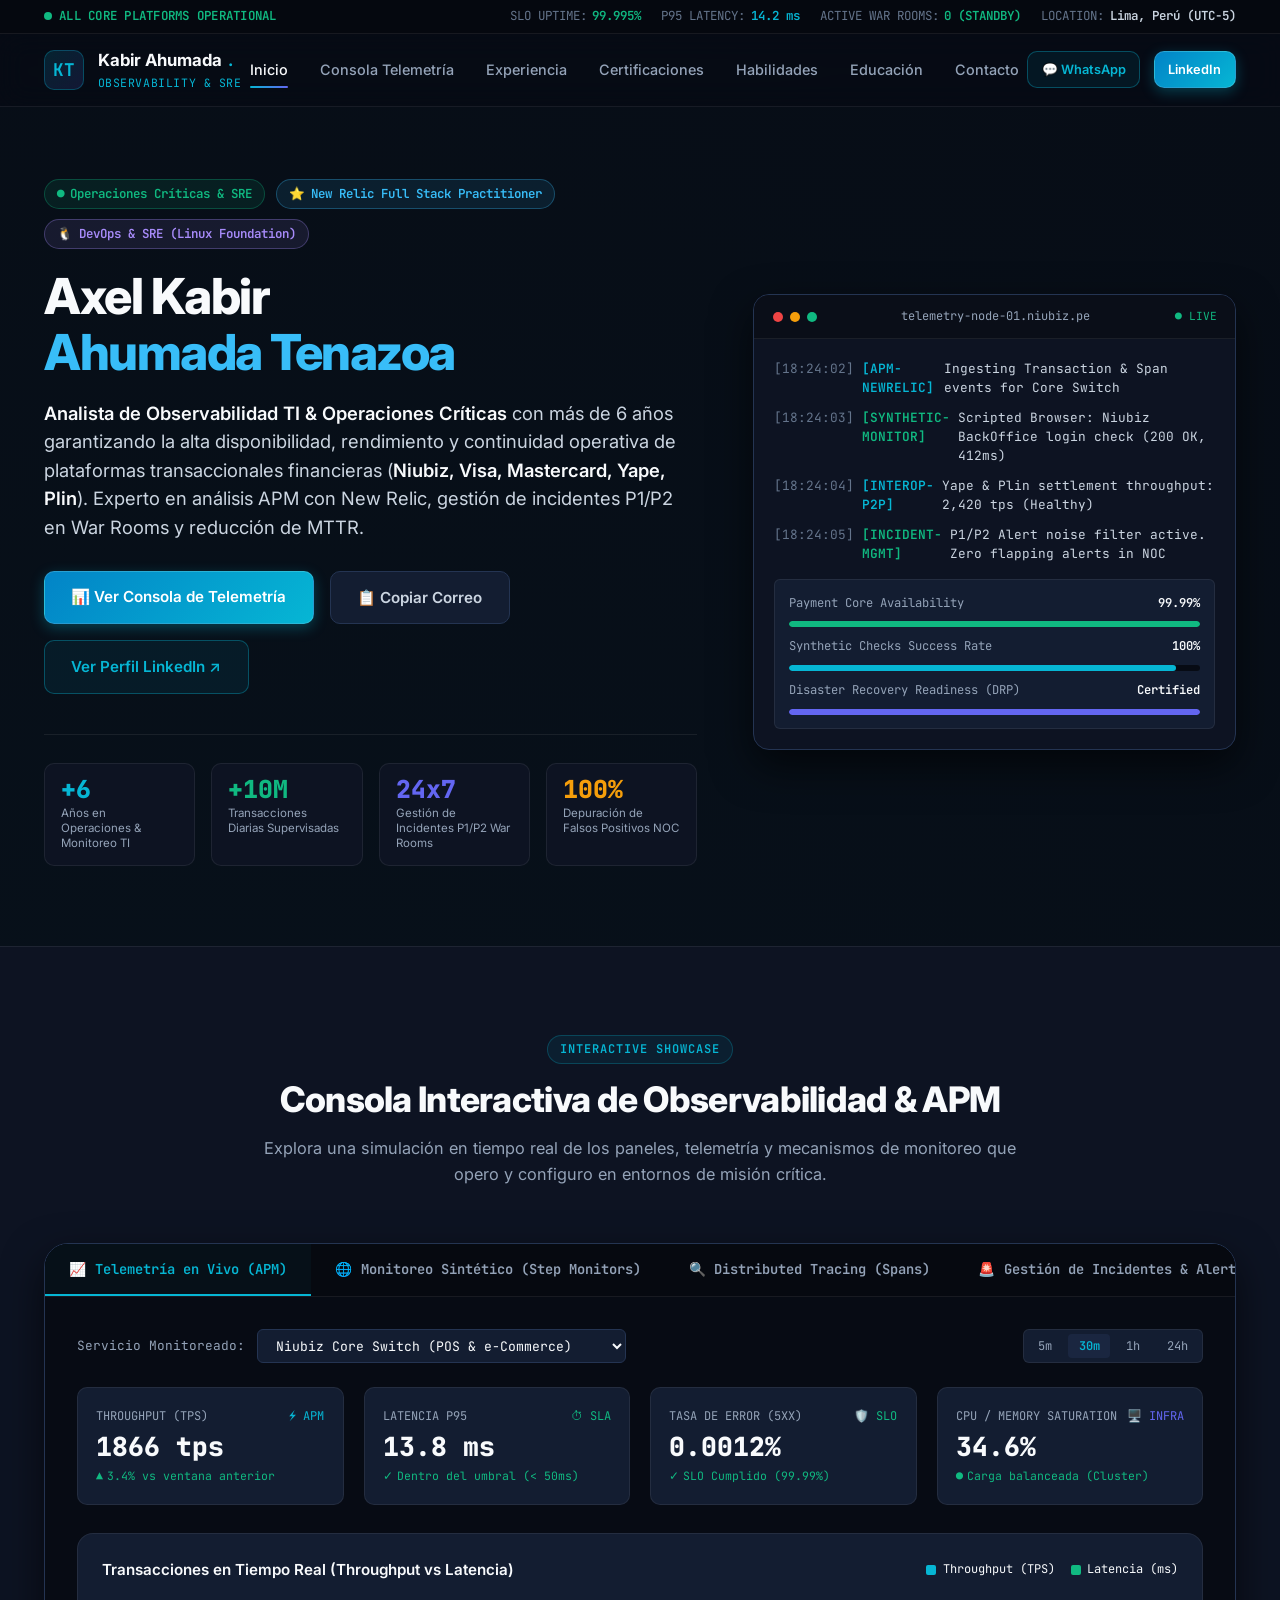
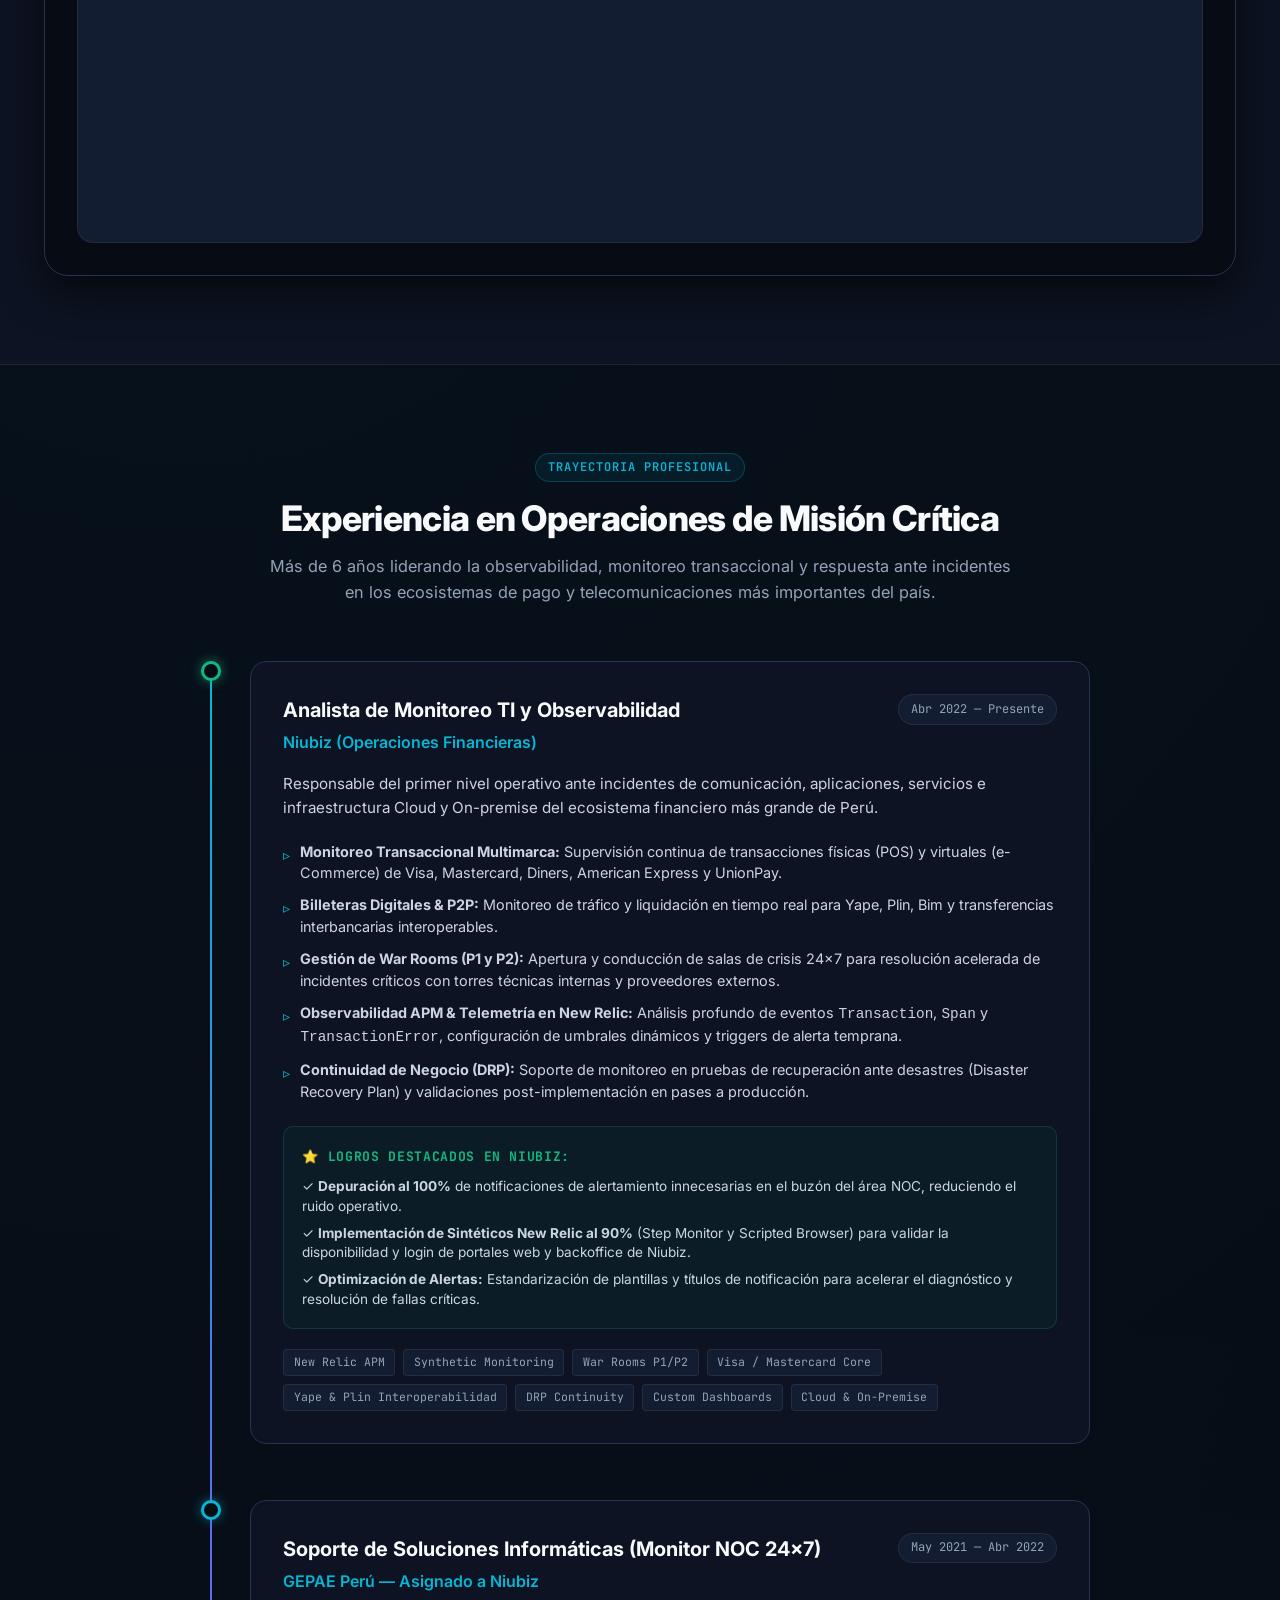
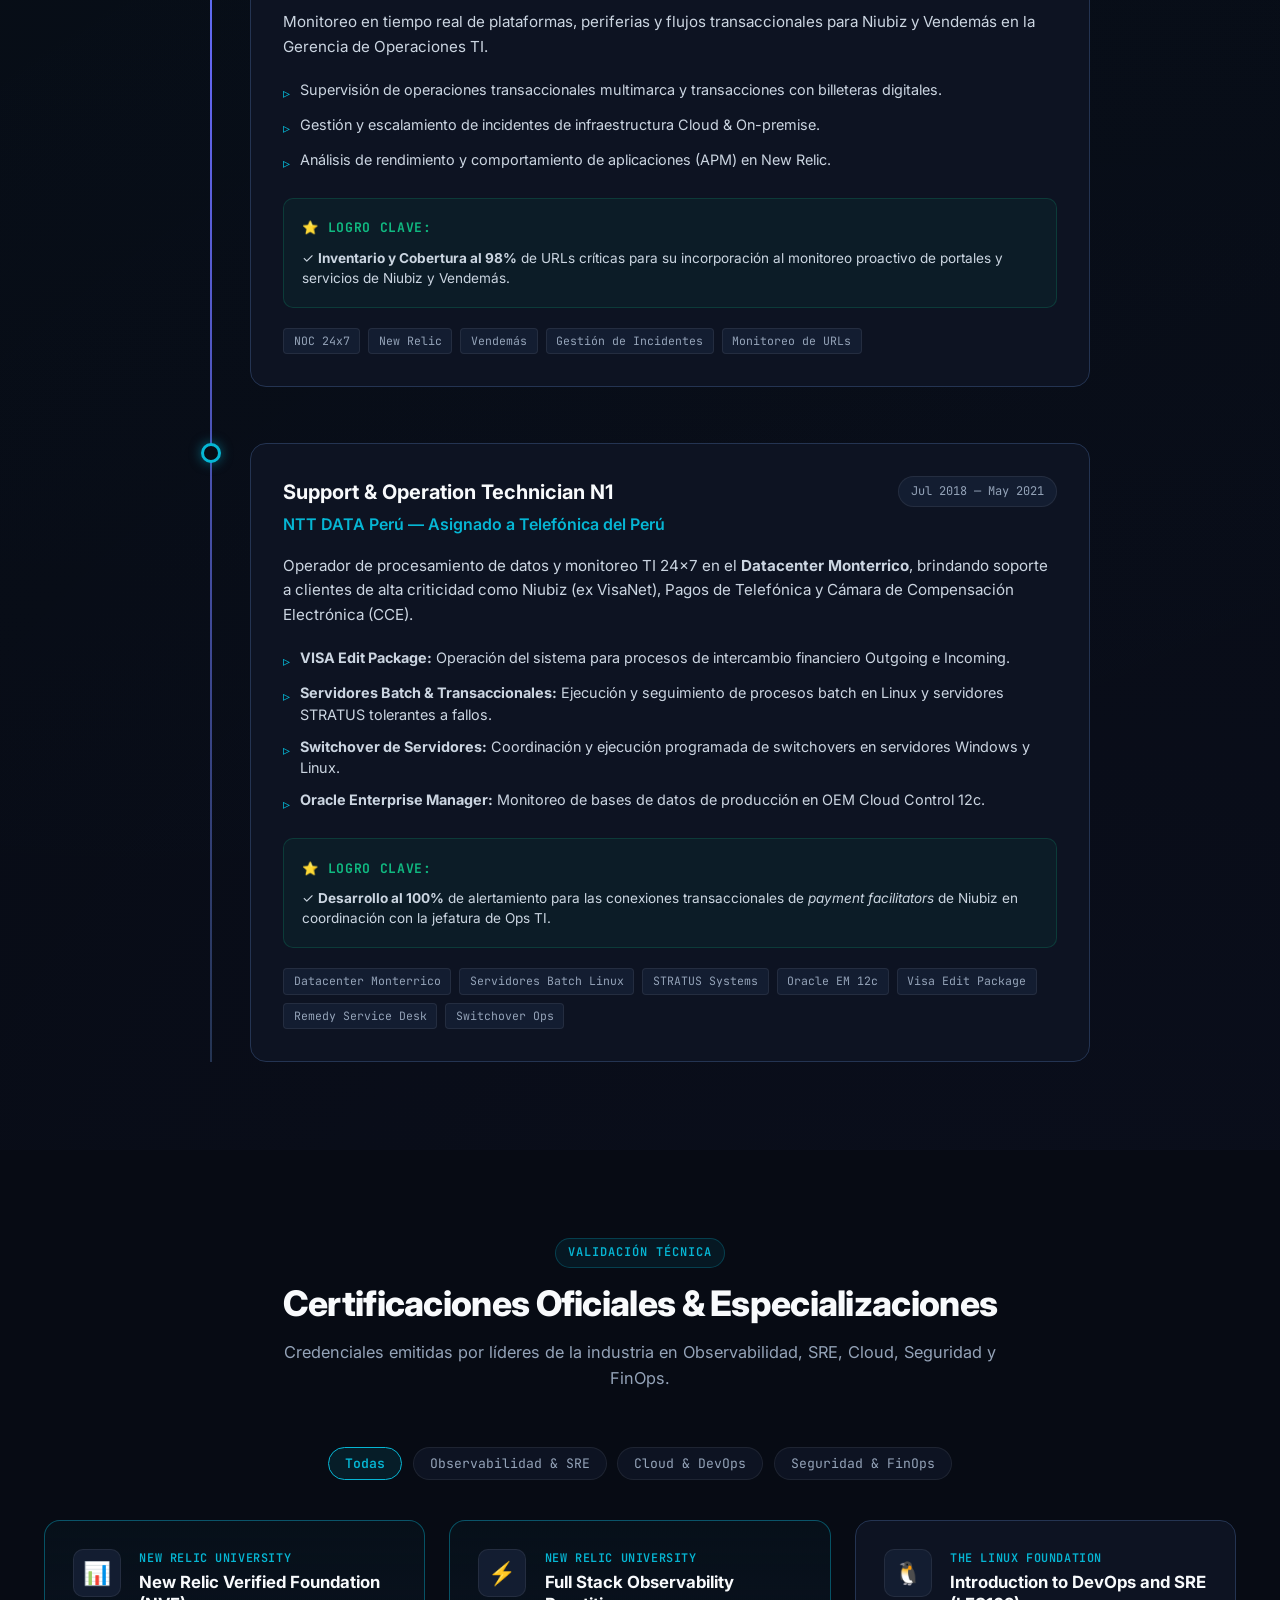
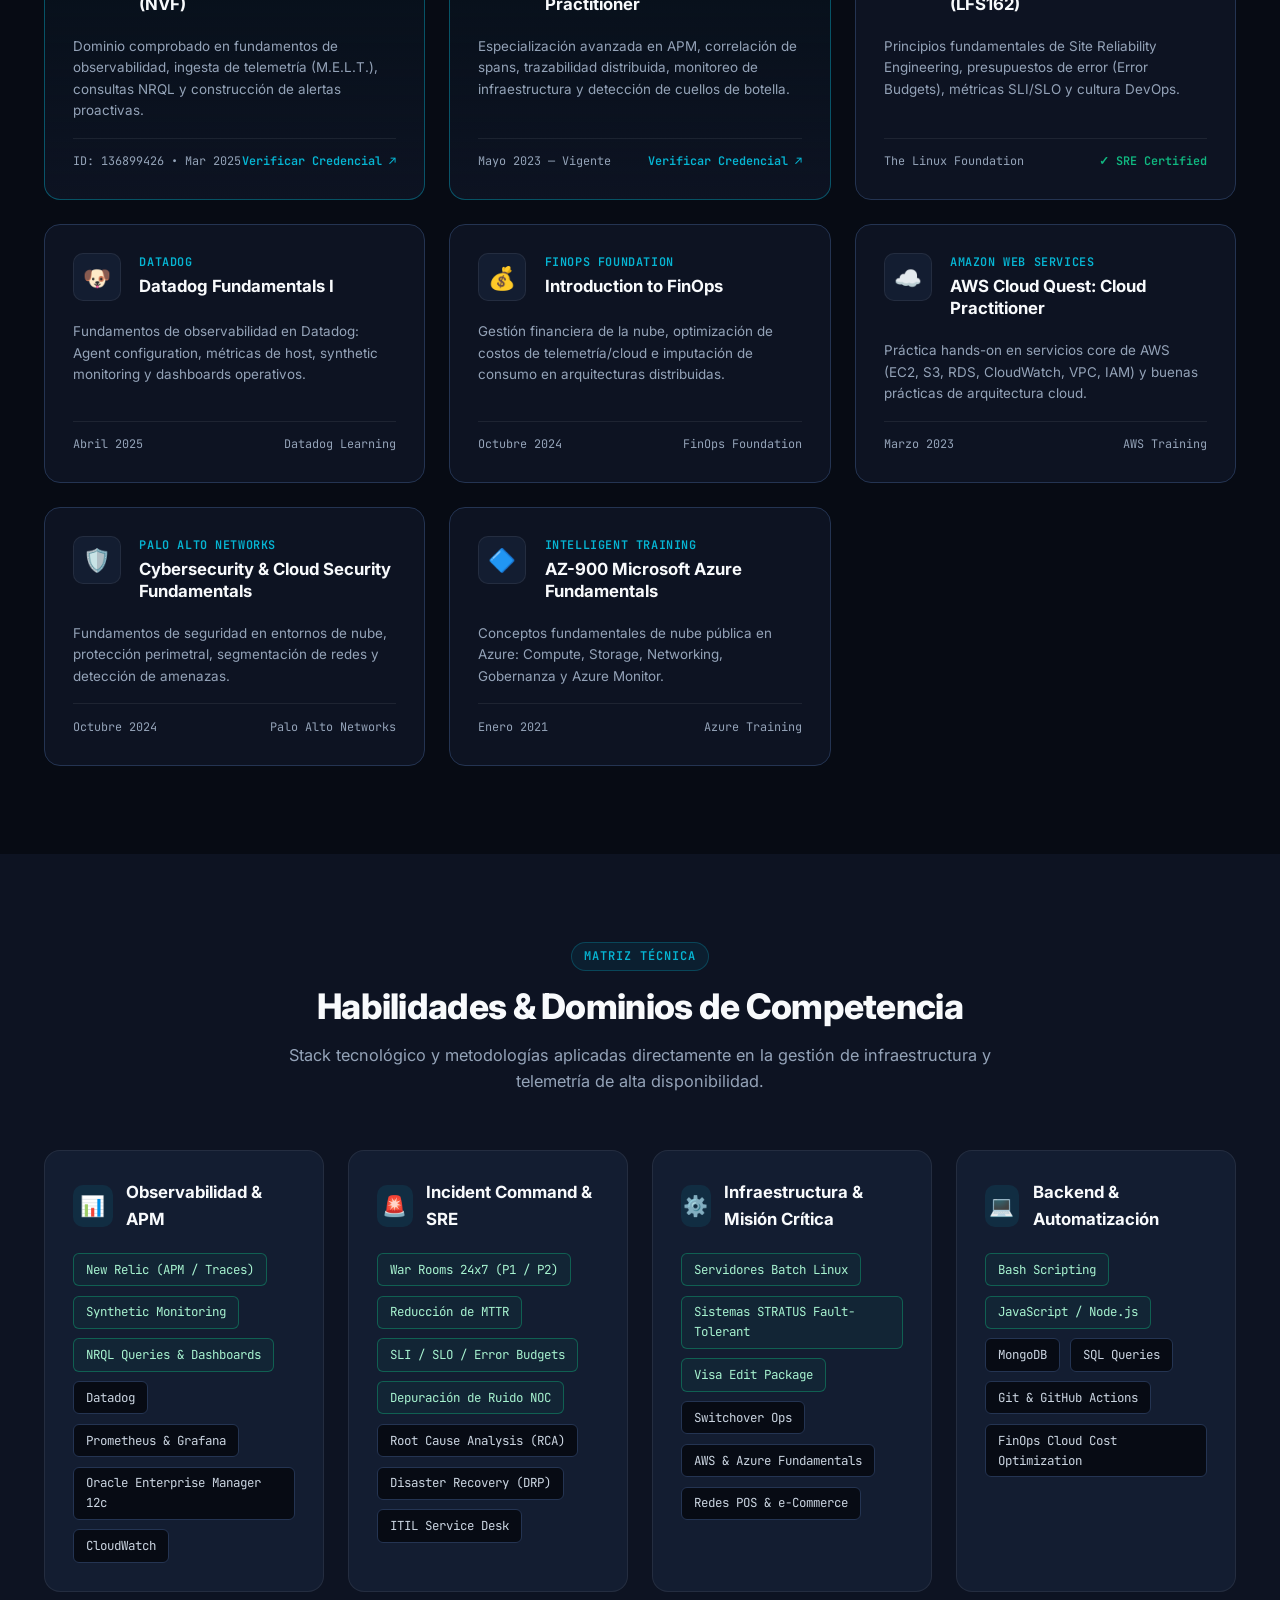
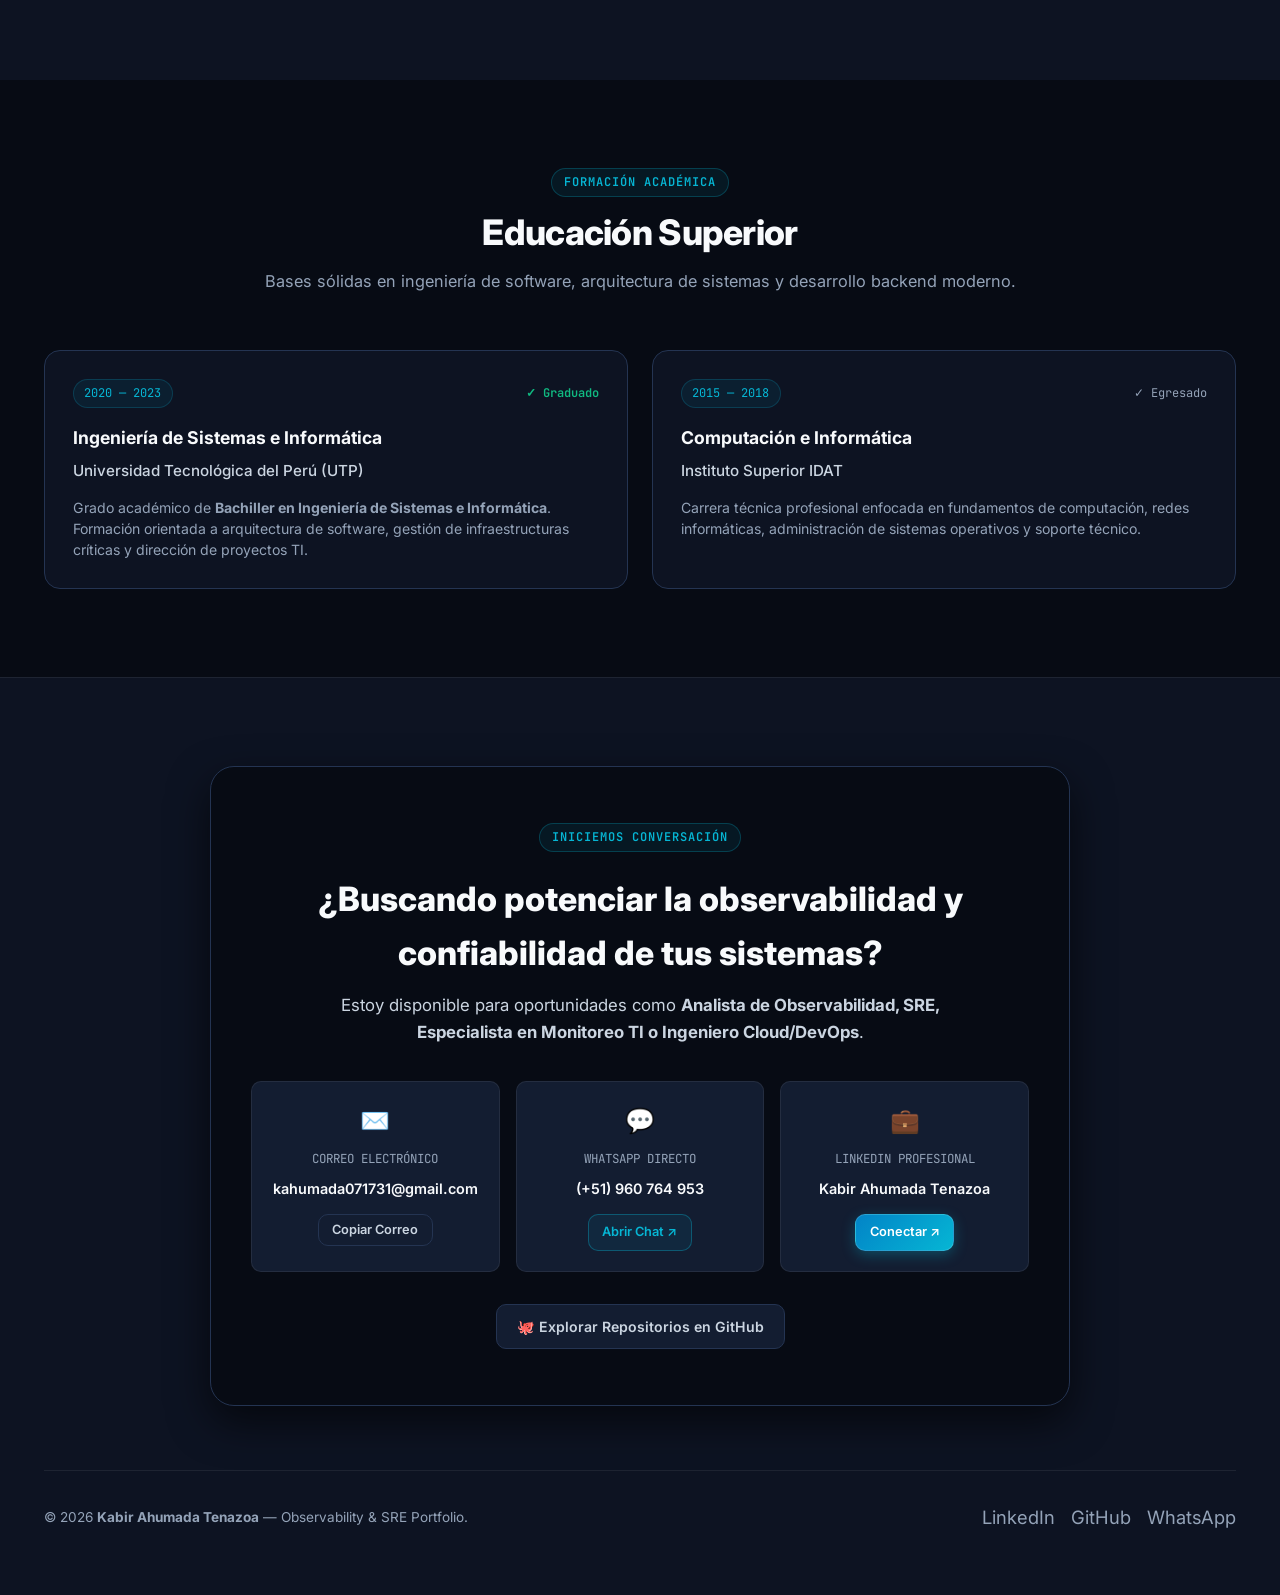
==== commit f71647fe: "feat: actualización de datos personales y de educación" ====
--- a/index.html
+++ b/index.html
@@ -1,15 +1,18 @@
 <!DOCTYPE html>
 <html lang="es">
+
 <head>
   <meta charset="UTF-8">
   <meta name="viewport" content="width=device-width, initial-scale=1.0">
   <meta http-equiv="X-UA-Compatible" content="IE=edge">
-  
+
   <!-- SEO Primary Meta Tags -->
   <title>Kabir Ahumada Tenazoa | Analista de Observabilidad TI & SRE</title>
   <meta name="title" content="Kabir Ahumada Tenazoa | Analista de Observabilidad TI & SRE">
-  <meta name="description" content="Portafolio profesional de Axel Kabir Ahumada Tenazoa. Especialista en Observabilidad Full-Stack (New Relic, Datadog), Monitoreo Transaccional Crítico (Niubiz, Visa, Yape, Plin), War Rooms P1/P2 y SRE.">
-  <meta name="keywords" content="Kabir Ahumada, Observabilidad TI, SRE, APM New Relic, Datadog, Monitoreo Transaccional, Niubiz, War Room P1 P2, FinOps, DevOps, Linux">
+  <meta name="description"
+    content="Portafolio profesional de Axel Kabir Ahumada Tenazoa. Especialista en Observabilidad Full-Stack (New Relic, Datadog), Monitoreo Transaccional Crítico (Niubiz, Visa, Yape, Plin), War Rooms P1/P2 y SRE.">
+  <meta name="keywords"
+    content="Kabir Ahumada, Observabilidad TI, SRE, APM New Relic, Datadog, Monitoreo Transaccional, Niubiz, War Room P1 P2, FinOps, DevOps, Linux">
   <meta name="author" content="Axel Kabir Ahumada Tenazoa">
   <meta name="theme-color" content="#070B14">
 
@@ -17,14 +20,17 @@
   <meta property="og:type" content="website">
   <meta property="og:url" content="https://kahumada31.github.io/">
   <meta property="og:title" content="Kabir Ahumada Tenazoa | Analista de Observabilidad TI & SRE">
-  <meta property="og:description" content="Especialista en Observabilidad Full-Stack, Operaciones Críticas Financieras (Niubiz, Visa, Mastercard, Yape), APM New Relic y Confiabilidad de Sistemas (SRE).">
-  
+  <meta property="og:description"
+    content="Especialista en Observabilidad Full-Stack, Operaciones Críticas Financieras (Niubiz, Visa, Mastercard, Yape), APM New Relic y Confiabilidad de Sistemas (SRE).">
+
   <!-- Favicon -->
-  <link rel="icon" type="image/svg+xml" href="data:image/svg+xml,<svg xmlns='http://www.w3.org/2000/svg' viewBox='0 0 100 100'><text y='.9em' font-size='90'>📊</text></svg>">
+  <link rel="icon" type="image/svg+xml"
+    href="data:image/svg+xml,<svg xmlns='http://www.w3.org/2000/svg' viewBox='0 0 100 100'><text y='.9em' font-size='90'>📊</text></svg>">
 
   <!-- Stylesheet -->
   <link rel="stylesheet" href="css/styles.css">
 </head>
+
 <body>
 
   <!-- ==========================================================================
@@ -86,7 +92,8 @@
         <a href="https://wa.link/vdgrgr" target="_blank" rel="noopener noreferrer" class="btn btn-outline-cyan btn-sm">
           <span>💬 WhatsApp</span>
         </a>
-        <a href="https://www.linkedin.com/in/axel-kabir-ahumada-tenazoa/" target="_blank" rel="noopener noreferrer" class="btn btn-primary btn-sm">
+        <a href="https://www.linkedin.com/in/axel-kabir-ahumada-tenazoa/" target="_blank" rel="noopener noreferrer"
+          class="btn btn-primary btn-sm">
           <span>LinkedIn</span>
         </a>
         <button class="mobile-menu-btn" id="mobileMenuBtn" aria-label="Abrir menú de navegación">☰</button>
@@ -109,7 +116,8 @@
               <div class="hero-cert-pill">
                 <span>⭐</span> New Relic Full Stack Practitioner
               </div>
-              <div class="hero-cert-pill" style="color:#A78BFA; background:rgba(167,139,250,0.1); border-color:rgba(167,139,250,0.3)">
+              <div class="hero-cert-pill"
+                style="color:#A78BFA; background:rgba(167,139,250,0.1); border-color:rgba(167,139,250,0.3)">
                 <span>🐧</span> DevOps & SRE (Linux Foundation)
               </div>
             </div>
@@ -120,7 +128,10 @@
             </h1>
 
             <p class="hero-tagline">
-              <strong>Analista de Observabilidad TI & Operaciones Críticas</strong> con más de 6 años garantizando la alta disponibilidad, rendimiento y continuidad operativa de plataformas transaccionales financieras (<strong>Niubiz, Visa, Mastercard, Yape, Plin</strong>). Experto en análisis APM con New Relic, gestión de incidentes P1/P2 en War Rooms y reducción de MTTR.
+              <strong>Analista de Observabilidad TI & Operaciones Críticas</strong> con más de 6 años garantizando la
+              alta disponibilidad, rendimiento y continuidad operativa de plataformas transaccionales financieras
+              (<strong>Niubiz, Visa, Mastercard, Yape, Plin</strong>). Experto en análisis APM con New Relic, gestión de
+              incidentes P1/P2 en War Rooms y reducción de MTTR.
             </p>
 
             <div class="hero-actions">
@@ -130,7 +141,8 @@
               <button class="btn btn-secondary btn-lg btn-copy-email">
                 <span>📋 Copiar Correo</span>
               </button>
-              <a href="https://www.linkedin.com/in/axel-kabir-ahumada-tenazoa/" target="_blank" rel="noopener noreferrer" class="btn btn-outline-cyan btn-lg">
+              <a href="https://www.linkedin.com/in/axel-kabir-ahumada-tenazoa/" target="_blank"
+                rel="noopener noreferrer" class="btn btn-outline-cyan btn-lg">
                 <span>Ver Perfil LinkedIn ↗</span>
               </a>
             </div>
@@ -230,7 +242,8 @@
           <div class="section-tag">Interactive Showcase</div>
           <h2 class="section-title">Consola Interactiva de Observabilidad & APM</h2>
           <p class="section-subtitle">
-            Explora una simulación en tiempo real de los paneles, telemetría y mecanismos de monitoreo que opero y configuro en entornos de misión crítica.
+            Explora una simulación en tiempo real de los paneles, telemetría y mecanismos de monitoreo que opero y
+            configuro en entornos de misión crítica.
           </p>
         </div>
 
@@ -255,10 +268,13 @@
           <div class="console-content-panel active" id="tab-metrics">
             <div class="metrics-top-bar">
               <div class="service-selector">
-                <label for="serviceSelect" style="font-family:var(--font-mono); font-size:0.8rem; color:var(--text-muted)">Servicio Monitoreado:</label>
+                <label for="serviceSelect"
+                  style="font-family:var(--font-mono); font-size:0.8rem; color:var(--text-muted)">Servicio
+                  Monitoreado:</label>
                 <select id="serviceSelect" class="custom-select">
                   <option value="Niubiz Core Switch (POS & e-Commerce)">Niubiz Core Switch (POS & e-Commerce)</option>
-                  <option value="Pasarela Interoperabilidad (Yape / Plin)">Pasarela Interoperabilidad (Yape / Plin)</option>
+                  <option value="Pasarela Interoperabilidad (Yape / Plin)">Pasarela Interoperabilidad (Yape / Plin)
+                  </option>
                   <option value="Visa & Mastercard Settlement Engine">Visa & Mastercard Settlement Engine</option>
                   <option value="Batch Processing & Linux Servers">Batch Processing & Linux Servers</option>
                 </select>
@@ -453,10 +469,12 @@
                   <strong style="color:var(--text-primary)">Trace ID:</strong> <code>tr-8f4b29c018a-niubiz-pay</code>
                 </div>
                 <div>
-                  <strong style="color:var(--text-primary)">Operación:</strong> <code>POST /v1/transactions/authorize</code>
-                </div>
-                <div>
-                  <strong style="color:var(--text-primary)">Duración Total:</strong> <span style="color:var(--telemetry-green)">38.4 ms</span>
+                  <strong style="color:var(--text-primary)">Operación:</strong>
+                  <code>POST /v1/transactions/authorize</code>
+                </div>
+                <div>
+                  <strong style="color:var(--text-primary)">Duración Total:</strong> <span
+                    style="color:var(--telemetry-green)">38.4 ms</span>
                 </div>
               </div>
 
@@ -526,7 +544,8 @@
                   <span style="color:var(--telemetry-green)">🏆 Logro 100%</span>
                 </div>
                 <p style="font-size:0.85rem; color:var(--text-secondary); line-height:1.5; margin-top:0.5rem">
-                  Eliminación y reconfiguración integral de falsos positivos en el buzón del Centro de Control NOC, permitiendo al equipo enfocarse en eventos que realmente impactan el negocio.
+                  Eliminación y reconfiguración integral de falsos positivos en el buzón del Centro de Control NOC,
+                  permitiendo al equipo enfocarse en eventos que realmente impactan el negocio.
                 </p>
               </div>
 
@@ -536,7 +555,8 @@
                   <span style="color:var(--telemetry-cyan)">⚡ 24x7 Command</span>
                 </div>
                 <p style="font-size:0.85rem; color:var(--text-secondary); line-height:1.5; margin-top:0.5rem">
-                  Liderazgo operativo en salas de crisis para incidentes de alta severidad, coordinando torres de soporte, infraestructura Cloud/On-premise y proveedores externos para una rápida mitigación.
+                  Liderazgo operativo en salas de crisis para incidentes de alta severidad, coordinando torres de
+                  soporte, infraestructura Cloud/On-premise y proveedores externos para una rápida mitigación.
                 </p>
               </div>
 
@@ -546,7 +566,8 @@
                   <span style="color:var(--telemetry-indigo)">📋 New Relic</span>
                 </div>
                 <p style="font-size:0.85rem; color:var(--text-secondary); line-height:1.5; margin-top:0.5rem">
-                  Implementación de plantillas unificadas y optimización de <em>issue names</em> en New Relic para contextualizar de inmediato el origen, servicio afectado y criticidad de la falla.
+                  Implementación de plantillas unificadas y optimización de <em>issue names</em> en New Relic para
+                  contextualizar de inmediato el origen, servicio afectado y criticidad de la falla.
                 </p>
               </div>
             </div>
@@ -564,7 +585,8 @@
           <div class="section-tag">Trayectoria Profesional</div>
           <h2 class="section-title">Experiencia en Operaciones de Misión Crítica</h2>
           <p class="section-subtitle">
-            Más de 6 años liderando la observabilidad, monitoreo transaccional y respuesta ante incidentes en los ecosistemas de pago y telecomunicaciones más importantes del país.
+            Más de 6 años liderando la observabilidad, monitoreo transaccional y respuesta ante incidentes en los
+            ecosistemas de pago y telecomunicaciones más importantes del país.
           </p>
         </div>
 
@@ -577,44 +599,59 @@
                 <div class="company-title-group">
                   <h3 class="job-role">Analista de Monitoreo TI y Observabilidad</h3>
                   <div class="company-name">
-                    <a href="https://www.niubiz.com.pe/" target="_blank" rel="noopener noreferrer">Niubiz (Operaciones Financieras)</a>
+                    <a href="https://www.niubiz.com.pe/" target="_blank" rel="noopener noreferrer">Niubiz (Operaciones
+                      Financieras)</a>
                   </div>
                 </div>
                 <div class="duration-badge">Abr 2022 — Presente</div>
               </div>
 
               <p class="job-scope-desc">
-                Responsable del primer nivel operativo ante incidentes de comunicación, aplicaciones, servicios e infraestructura Cloud y On-premise del ecosistema financiero más grande de Perú.
+                Responsable del primer nivel operativo ante incidentes de comunicación, aplicaciones, servicios e
+                infraestructura Cloud y On-premise del ecosistema financiero más grande de Perú.
               </p>
 
               <div class="duty-list">
                 <div class="duty-item">
                   <span class="duty-icon">▹</span>
-                  <span><strong>Monitoreo Transaccional Multimarca:</strong> Supervisión continua de transacciones físicas (POS) y virtuales (e-Commerce) de Visa, Mastercard, Diners, American Express y UnionPay.</span>
+                  <span><strong>Monitoreo Transaccional Multimarca:</strong> Supervisión continua de transacciones
+                    físicas (POS) y virtuales (e-Commerce) de Visa, Mastercard, Diners, American Express y
+                    UnionPay.</span>
                 </div>
                 <div class="duty-item">
                   <span class="duty-icon">▹</span>
-                  <span><strong>Billeteras Digitales & P2P:</strong> Monitoreo de tráfico y liquidación en tiempo real para Yape, Plin, Bim y transferencias interbancarias interoperables.</span>
+                  <span><strong>Billeteras Digitales & P2P:</strong> Monitoreo de tráfico y liquidación en tiempo real
+                    para Yape, Plin, Bim y transferencias interbancarias interoperables.</span>
                 </div>
                 <div class="duty-item">
                   <span class="duty-icon">▹</span>
-                  <span><strong>Gestión de War Rooms (P1 y P2):</strong> Apertura y conducción de salas de crisis 24x7 para resolución acelerada de incidentes críticos con torres técnicas internas y proveedores externos.</span>
+                  <span><strong>Gestión de War Rooms (P1 y P2):</strong> Apertura y conducción de salas de crisis 24x7
+                    para resolución acelerada de incidentes críticos con torres técnicas internas y proveedores
+                    externos.</span>
                 </div>
                 <div class="duty-item">
                   <span class="duty-icon">▹</span>
-                  <span><strong>Observabilidad APM & Telemetría en New Relic:</strong> Análisis profundo de eventos <code>Transaction</code>, <code>Span</code> y <code>TransactionError</code>, configuración de umbrales dinámicos y triggers de alerta temprana.</span>
+                  <span><strong>Observabilidad APM & Telemetría en New Relic:</strong> Análisis profundo de eventos
+                    <code>Transaction</code>, <code>Span</code> y <code>TransactionError</code>, configuración de
+                    umbrales dinámicos y triggers de alerta temprana.</span>
                 </div>
                 <div class="duty-item">
                   <span class="duty-icon">▹</span>
-                  <span><strong>Continuidad de Negocio (DRP):</strong> Soporte de monitoreo en pruebas de recuperación ante desastres (Disaster Recovery Plan) y validaciones post-implementación en pases a producción.</span>
+                  <span><strong>Continuidad de Negocio (DRP):</strong> Soporte de monitoreo en pruebas de recuperación
+                    ante desastres (Disaster Recovery Plan) y validaciones post-implementación en pases a
+                    producción.</span>
                 </div>
               </div>
 
               <div class="achievements-box">
                 <div class="achievements-title">⭐ Logros Destacados en Niubiz:</div>
-                <div class="achieve-item">✓ <strong>Depuración al 100%</strong> de notificaciones de alertamiento innecesarias en el buzón del área NOC, reduciendo el ruido operativo.</div>
-                <div class="achieve-item">✓ <strong>Implementación de Sintéticos New Relic al 90%</strong> (Step Monitor y Scripted Browser) para validar la disponibilidad y login de portales web y backoffice de Niubiz.</div>
-                <div class="achieve-item">✓ <strong>Optimización de Alertas:</strong> Estandarización de plantillas y títulos de notificación para acelerar el diagnóstico y resolución de fallas críticas.</div>
+                <div class="achieve-item">✓ <strong>Depuración al 100%</strong> de notificaciones de alertamiento
+                  innecesarias en el buzón del área NOC, reduciendo el ruido operativo.</div>
+                <div class="achieve-item">✓ <strong>Implementación de Sintéticos New Relic al 90%</strong> (Step Monitor
+                  y Scripted Browser) para validar la disponibilidad y login de portales web y backoffice de Niubiz.
+                </div>
+                <div class="achieve-item">✓ <strong>Optimización de Alertas:</strong> Estandarización de plantillas y
+                  títulos de notificación para acelerar el diagnóstico y resolución de fallas críticas.</div>
               </div>
 
               <div class="tech-tags-list">
@@ -645,13 +682,15 @@
               </div>
 
               <p class="job-scope-desc">
-                Monitoreo en tiempo real de plataformas, periferias y flujos transaccionales para Niubiz y Vendemás en la Gerencia de Operaciones TI.
+                Monitoreo en tiempo real de plataformas, periferias y flujos transaccionales para Niubiz y Vendemás en
+                la Gerencia de Operaciones TI.
               </p>
 
               <div class="duty-list">
                 <div class="duty-item">
                   <span class="duty-icon">▹</span>
-                  <span>Supervisión de operaciones transaccionales multimarca y transacciones con billeteras digitales.</span>
+                  <span>Supervisión de operaciones transaccionales multimarca y transacciones con billeteras
+                    digitales.</span>
                 </div>
                 <div class="duty-item">
                   <span class="duty-icon">▹</span>
@@ -665,7 +704,8 @@
 
               <div class="achievements-box">
                 <div class="achievements-title">⭐ Logro Clave:</div>
-                <div class="achieve-item">✓ <strong>Inventario y Cobertura al 98%</strong> de URLs críticas para su incorporación al monitoreo proactivo de portales y servicios de Niubiz y Vendemás.</div>
+                <div class="achieve-item">✓ <strong>Inventario y Cobertura al 98%</strong> de URLs críticas para su
+                  incorporación al monitoreo proactivo de portales y servicios de Niubiz y Vendemás.</div>
               </div>
 
               <div class="tech-tags-list">
@@ -686,38 +726,47 @@
                 <div class="company-title-group">
                   <h3 class="job-role">Support & Operation Technician N1</h3>
                   <div class="company-name">
-                    <a href="https://pe.nttdata.com/" target="_blank" rel="noopener noreferrer">NTT DATA Perú — Asignado a Telefónica del Perú</a>
+                    <a href="https://pe.nttdata.com/" target="_blank" rel="noopener noreferrer">NTT DATA Perú — Asignado
+                      a Telefónica del Perú</a>
                   </div>
                 </div>
                 <div class="duration-badge">Jul 2018 — May 2021</div>
               </div>
 
               <p class="job-scope-desc">
-                Operador de procesamiento de datos y monitoreo TI 24x7 en el <strong>Datacenter Monterrico</strong>, brindando soporte a clientes de alta criticidad como Niubiz (ex VisaNet), Pagos de Telefónica y Cámara de Compensación Electrónica (CCE).
+                Operador de procesamiento de datos y monitoreo TI 24x7 en el <strong>Datacenter Monterrico</strong>,
+                brindando soporte a clientes de alta criticidad como Niubiz (ex VisaNet), Pagos de Telefónica y Cámara
+                de Compensación Electrónica (CCE).
               </p>
 
               <div class="duty-list">
                 <div class="duty-item">
                   <span class="duty-icon">▹</span>
-                  <span><strong>VISA Edit Package:</strong> Operación del sistema para procesos de intercambio financiero Outgoing e Incoming.</span>
+                  <span><strong>VISA Edit Package:</strong> Operación del sistema para procesos de intercambio
+                    financiero Outgoing e Incoming.</span>
                 </div>
                 <div class="duty-item">
                   <span class="duty-icon">▹</span>
-                  <span><strong>Servidores Batch & Transaccionales:</strong> Ejecución y seguimiento de procesos batch en Linux y servidores STRATUS tolerantes a fallos.</span>
+                  <span><strong>Servidores Batch & Transaccionales:</strong> Ejecución y seguimiento de procesos batch
+                    en Linux y servidores STRATUS tolerantes a fallos.</span>
                 </div>
                 <div class="duty-item">
                   <span class="duty-icon">▹</span>
-                  <span><strong>Switchover de Servidores:</strong> Coordinación y ejecución programada de switchovers en servidores Windows y Linux.</span>
+                  <span><strong>Switchover de Servidores:</strong> Coordinación y ejecución programada de switchovers en
+                    servidores Windows y Linux.</span>
                 </div>
                 <div class="duty-item">
                   <span class="duty-icon">▹</span>
-                  <span><strong>Oracle Enterprise Manager:</strong> Monitoreo de bases de datos de producción en OEM Cloud Control 12c.</span>
+                  <span><strong>Oracle Enterprise Manager:</strong> Monitoreo de bases de datos de producción en OEM
+                    Cloud Control 12c.</span>
                 </div>
               </div>
 
               <div class="achievements-box">
                 <div class="achievements-title">⭐ Logro Clave:</div>
-                <div class="achieve-item">✓ <strong>Desarrollo al 100%</strong> de alertamiento para las conexiones transaccionales de <em>payment facilitators</em> de Niubiz en coordinación con la jefatura de Ops TI.</div>
+                <div class="achieve-item">✓ <strong>Desarrollo al 100%</strong> de alertamiento para las conexiones
+                  transaccionales de <em>payment facilitators</em> de Niubiz en coordinación con la jefatura de Ops TI.
+                </div>
               </div>
 
               <div class="tech-tags-list">
@@ -766,11 +815,13 @@
               </div>
             </div>
             <p style="font-size:0.84rem; color:var(--text-muted); margin-bottom:1rem">
-              Dominio comprobado en fundamentos de observabilidad, ingesta de telemetría (M.E.L.T.), consultas NRQL y construcción de alertas proactivas.
+              Dominio comprobado en fundamentos de observabilidad, ingesta de telemetría (M.E.L.T.), consultas NRQL y
+              construcción de alertas proactivas.
             </p>
             <div class="cert-meta-row">
               <span>ID: 136899426 • Mar 2025</span>
-              <a href="https://credentials.newrelic.com/4b4b6e6d-3598-493d-bace-814d7b1e4c1d#acc.3IWZaON7" target="_blank" rel="noopener noreferrer" class="cert-verify-link">
+              <a href="https://credentials.newrelic.com/4b4b6e6d-3598-493d-bace-814d7b1e4c1d#acc.3IWZaON7"
+                target="_blank" rel="noopener noreferrer" class="cert-verify-link">
                 Verificar Credencial ↗
               </a>
             </div>
@@ -786,11 +837,13 @@
               </div>
             </div>
             <p style="font-size:0.84rem; color:var(--text-muted); margin-bottom:1rem">
-              Especialización avanzada en APM, correlación de spans, trazabilidad distribuida, monitoreo de infraestructura y detección de cuellos de botella.
+              Especialización avanzada en APM, correlación de spans, trazabilidad distribuida, monitoreo de
+              infraestructura y detección de cuellos de botella.
             </p>
             <div class="cert-meta-row">
               <span>Mayo 2023 — Vigente</span>
-              <a href="https://credentials.newrelic.com/d26463db-0ab4-414d-9f5b-0df4fa46238f#acc.FWAOVvyL" target="_blank" rel="noopener noreferrer" class="cert-verify-link">
+              <a href="https://credentials.newrelic.com/d26463db-0ab4-414d-9f5b-0df4fa46238f#acc.FWAOVvyL"
+                target="_blank" rel="noopener noreferrer" class="cert-verify-link">
                 Verificar Credencial ↗
               </a>
             </div>
@@ -806,7 +859,8 @@
               </div>
             </div>
             <p style="font-size:0.84rem; color:var(--text-muted); margin-bottom:1rem">
-              Principios fundamentales de Site Reliability Engineering, presupuestos de error (Error Budgets), métricas SLI/SLO y cultura DevOps.
+              Principios fundamentales de Site Reliability Engineering, presupuestos de error (Error Budgets), métricas
+              SLI/SLO y cultura DevOps.
             </p>
             <div class="cert-meta-row">
               <span>The Linux Foundation</span>
@@ -824,7 +878,8 @@
               </div>
             </div>
             <p style="font-size:0.84rem; color:var(--text-muted); margin-bottom:1rem">
-              Fundamentos de observabilidad en Datadog: Agent configuration, métricas de host, synthetic monitoring y dashboards operativos.
+              Fundamentos de observabilidad en Datadog: Agent configuration, métricas de host, synthetic monitoring y
+              dashboards operativos.
             </p>
             <div class="cert-meta-row">
               <span>Abril 2025</span>
@@ -842,7 +897,8 @@
               </div>
             </div>
             <p style="font-size:0.84rem; color:var(--text-muted); margin-bottom:1rem">
-              Gestión financiera de la nube, optimización de costos de telemetría/cloud e imputación de consumo en arquitecturas distribuidas.
+              Gestión financiera de la nube, optimización de costos de telemetría/cloud e imputación de consumo en
+              arquitecturas distribuidas.
             </p>
             <div class="cert-meta-row">
               <span>Octubre 2024</span>
@@ -860,7 +916,8 @@
               </div>
             </div>
             <p style="font-size:0.84rem; color:var(--text-muted); margin-bottom:1rem">
-              Práctica hands-on en servicios core de AWS (EC2, S3, RDS, CloudWatch, VPC, IAM) y buenas prácticas de arquitectura cloud.
+              Práctica hands-on en servicios core de AWS (EC2, S3, RDS, CloudWatch, VPC, IAM) y buenas prácticas de
+              arquitectura cloud.
             </p>
             <div class="cert-meta-row">
               <span>Marzo 2023</span>
@@ -878,7 +935,8 @@
               </div>
             </div>
             <p style="font-size:0.84rem; color:var(--text-muted); margin-bottom:1rem">
-              Fundamentos de seguridad en entornos de nube, protección perimetral, segmentación de redes y detección de amenazas.
+              Fundamentos de seguridad en entornos de nube, protección perimetral, segmentación de redes y detección de
+              amenazas.
             </p>
             <div class="cert-meta-row">
               <span>Octubre 2024</span>
@@ -896,7 +954,8 @@
               </div>
             </div>
             <p style="font-size:0.84rem; color:var(--text-muted); margin-bottom:1rem">
-              Conceptos fundamentales de nube pública en Azure: Compute, Storage, Networking, Gobernanza y Azure Monitor.
+              Conceptos fundamentales de nube pública en Azure: Compute, Storage, Networking, Gobernanza y Azure
+              Monitor.
             </p>
             <div class="cert-meta-row">
               <span>Enero 2021</span>
@@ -916,7 +975,8 @@
           <div class="section-tag">Matriz Técnica</div>
           <h2 class="section-title">Habilidades & Dominios de Competencia</h2>
           <p class="section-subtitle">
-            Stack tecnológico y metodologías aplicadas directamente en la gestión de infraestructura y telemetría de alta disponibilidad.
+            Stack tecnológico y metodologías aplicadas directamente en la gestión de infraestructura y telemetría de
+            alta disponibilidad.
           </p>
         </div>
 
@@ -1008,17 +1068,20 @@
           <div class="education-card">
             <div class="edu-badge-row">
               <span class="edu-year">2020 — 2023</span>
-              <span style="color:var(--telemetry-green); font-family:var(--font-mono); font-size:0.75rem; font-weight:600">✓ Graduado</span>
+              <span
+                style="color:var(--telemetry-green); font-family:var(--font-mono); font-size:0.75rem; font-weight:600">✓
+                Graduado</span>
             </div>
             <h3 class="edu-degree">Ingeniería de Sistemas e Informática</h3>
             <div class="edu-institution">Universidad Tecnológica del Perú (UTP)</div>
             <p class="edu-desc">
-              Grado académico de <strong>Bachiller en Ingeniería de Sistemas e Informática</strong>. Formación orientada a arquitectura de software, gestión de infraestructuras críticas y dirección de proyectos TI.
+              Grado académico de <strong>Bachiller en Ingeniería de Sistemas e Informática</strong>. Formación orientada
+              a arquitectura de software, gestión de infraestructuras críticas y dirección de proyectos TI.
             </p>
           </div>
 
           <!-- Edu 2 -->
-          <div class="education-card">
+          <!-- <div class="education-card">
             <div class="edu-badge-row">
               <span class="edu-year">2024 — En Curso</span>
               <span style="color:var(--telemetry-cyan); font-family:var(--font-mono); font-size:0.75rem; font-weight:600">● Especialización</span>
@@ -1028,7 +1091,7 @@
             <p class="edu-desc">
               Desarrollo de microservicios y APIs escalables del lado del servidor en JavaScript / Node.js, modelado de bases de datos NoSQL con MongoDB y optimización de rendimiento.
             </p>
-          </div>
+          </div> -->
 
           <!-- Edu 3 -->
           <div class="education-card">
@@ -1039,7 +1102,8 @@
             <h3 class="edu-degree">Computación e Informática</h3>
             <div class="edu-institution">Instituto Superior IDAT</div>
             <p class="edu-desc">
-              Carrera técnica profesional enfocada en fundamentos de computación, redes informáticas, administración de sistemas operativos y soporte técnico.
+              Carrera técnica profesional enfocada en fundamentos de computación, redes informáticas, administración de
+              sistemas operativos y soporte técnico.
             </p>
           </div>
         </div>
@@ -1055,14 +1119,15 @@
           <div class="section-tag" style="margin-bottom:1.25rem">Iniciemos Conversación</div>
           <h2 class="contact-card-title">¿Buscando potenciar la observabilidad y confiabilidad de tus sistemas?</h2>
           <p class="contact-card-desc">
-            Estoy disponible para oportunidades como <strong>Analista de Observabilidad, SRE, Especialista en Monitoreo TI o Ingeniero Cloud/DevOps</strong>.
+            Estoy disponible para oportunidades como <strong>Analista de Observabilidad, SRE, Especialista en Monitoreo
+              TI o Ingeniero Cloud/DevOps</strong>.
           </p>
 
           <div class="contact-channels-grid">
             <div class="contact-channel-item">
               <div class="channel-icon">✉️</div>
               <div class="channel-label">CORREO ELECTRÓNICO</div>
-              <div class="channel-val">kabir030994ahumada@gmail.com</div>
+              <div class="channel-val">kahumada071731@gmail.com</div>
               <button class="btn btn-secondary btn-sm btn-copy-email" style="margin-top:0.4rem">
                 <span>Copiar Correo</span>
               </button>
@@ -1072,7 +1137,8 @@
               <div class="channel-icon">💬</div>
               <div class="channel-label">WHATSAPP DIRECTO</div>
               <div class="channel-val">(+51) 960 764 953</div>
-              <a href="https://wa.link/vdgrgr" target="_blank" rel="noopener noreferrer" class="btn btn-outline-cyan btn-sm" style="margin-top:0.4rem">
+              <a href="https://wa.link/vdgrgr" target="_blank" rel="noopener noreferrer"
+                class="btn btn-outline-cyan btn-sm" style="margin-top:0.4rem">
                 <span>Abrir Chat ↗</span>
               </a>
             </div>
@@ -1080,8 +1146,9 @@
             <div class="contact-channel-item">
               <div class="channel-icon">💼</div>
               <div class="channel-label">LINKEDIN PROFESIONAL</div>
-              <div class="channel-val">Axel Kabir Ahumada</div>
-              <a href="https://www.linkedin.com/in/axel-kabir-ahumada-tenazoa/" target="_blank" rel="noopener noreferrer" class="btn btn-primary btn-sm" style="margin-top:0.4rem">
+              <div class="channel-val">Kabir Ahumada Tenazoa</div>
+              <a href="https://www.linkedin.com/in/axel-kabir-ahumada-tenazoa/" target="_blank"
+                rel="noopener noreferrer" class="btn btn-primary btn-sm" style="margin-top:0.4rem">
                 <span>Conectar ↗</span>
               </a>
             </div>
@@ -1099,9 +1166,12 @@
             © 2026 <strong>Kabir Ahumada Tenazoa</strong> — Observability & SRE Portfolio.
           </div>
           <div class="footer-social-links">
-            <a href="https://www.linkedin.com/in/axel-kabir-ahumada-tenazoa/" target="_blank" rel="noopener noreferrer" class="footer-social-btn" title="LinkedIn">LinkedIn</a>
-            <a href="https://github.com/kahumada31" target="_blank" rel="noopener noreferrer" class="footer-social-btn" title="GitHub">GitHub</a>
-            <a href="https://wa.link/vdgrgr" target="_blank" rel="noopener noreferrer" class="footer-social-btn" title="WhatsApp">WhatsApp</a>
+            <a href="https://www.linkedin.com/in/axel-kabir-ahumada-tenazoa/" target="_blank" rel="noopener noreferrer"
+              class="footer-social-btn" title="LinkedIn">LinkedIn</a>
+            <a href="https://github.com/kahumada31" target="_blank" rel="noopener noreferrer" class="footer-social-btn"
+              title="GitHub">GitHub</a>
+            <a href="https://wa.link/vdgrgr" target="_blank" rel="noopener noreferrer" class="footer-social-btn"
+              title="WhatsApp">WhatsApp</a>
           </div>
         </div>
       </div>
@@ -1111,4 +1181,5 @@
   <!-- JavaScript App Logic -->
   <script src="js/app.js"></script>
 </body>
-</html>
+
+</html>
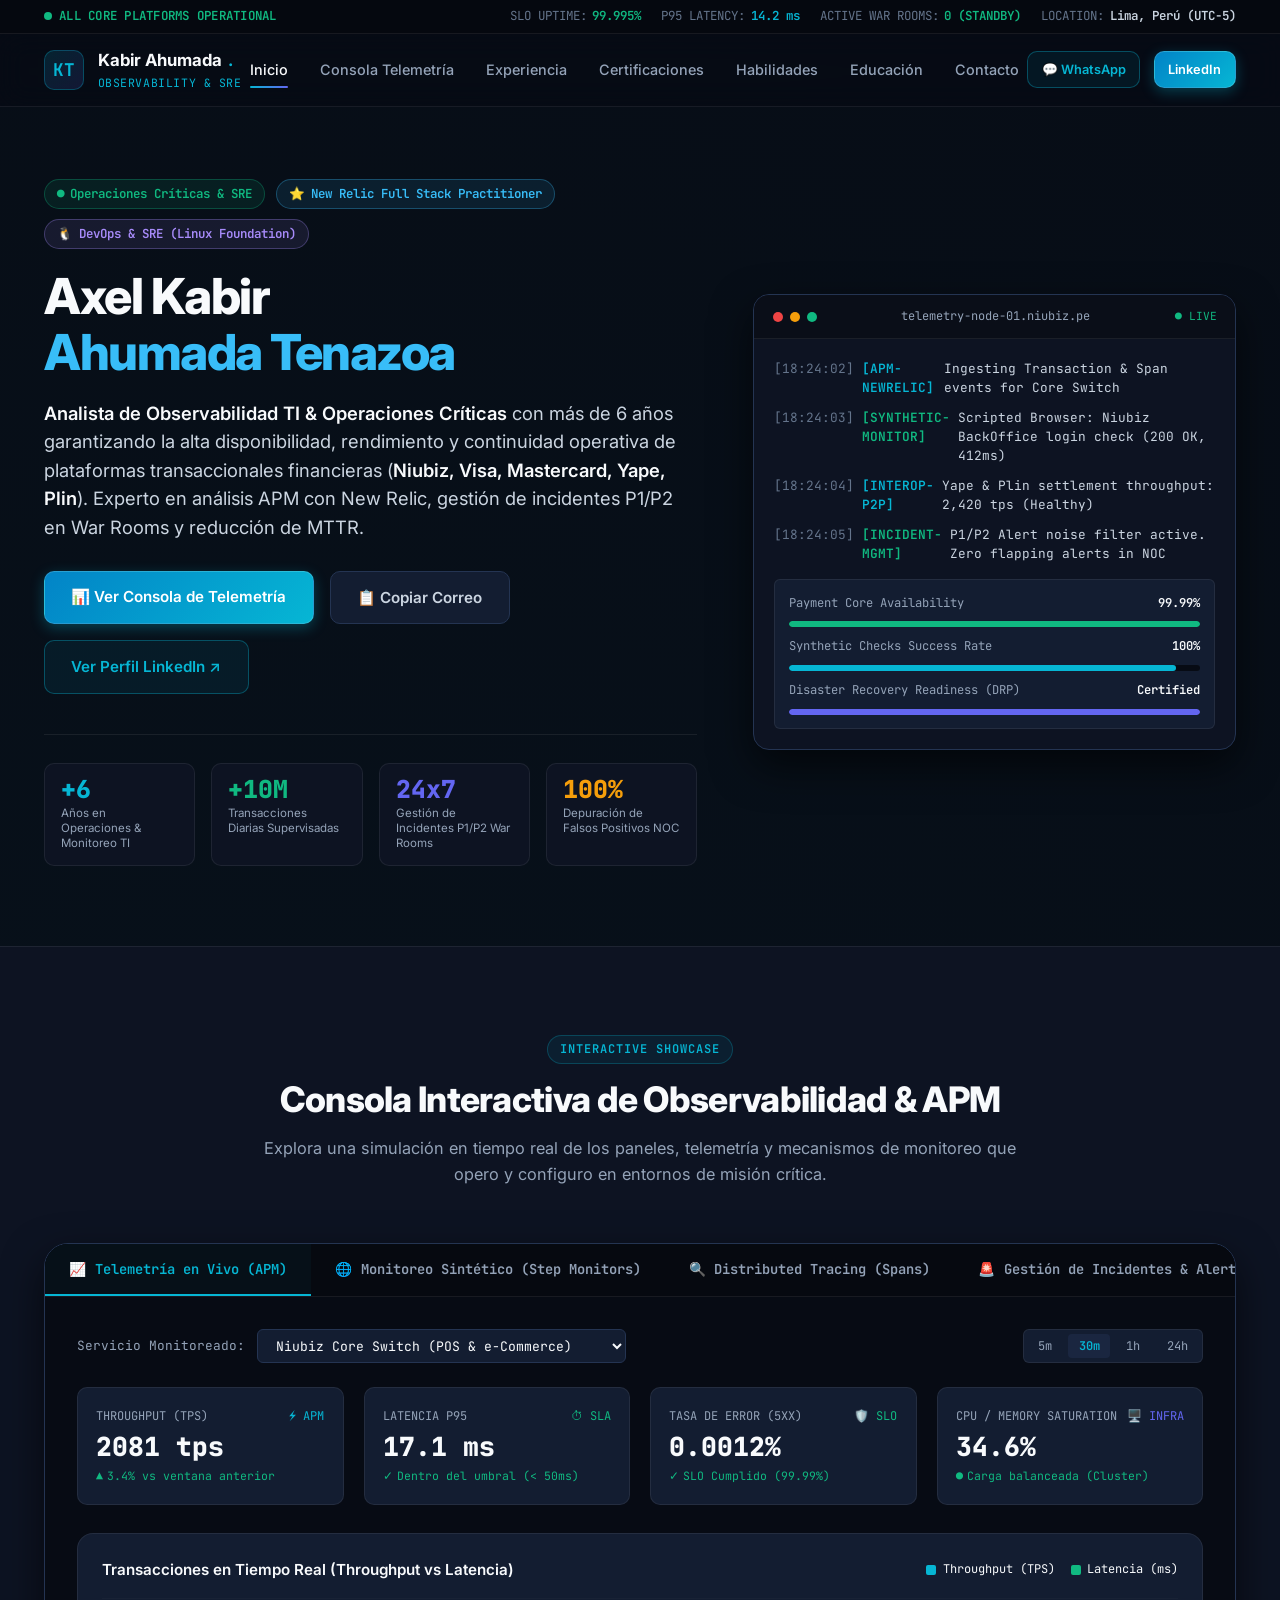
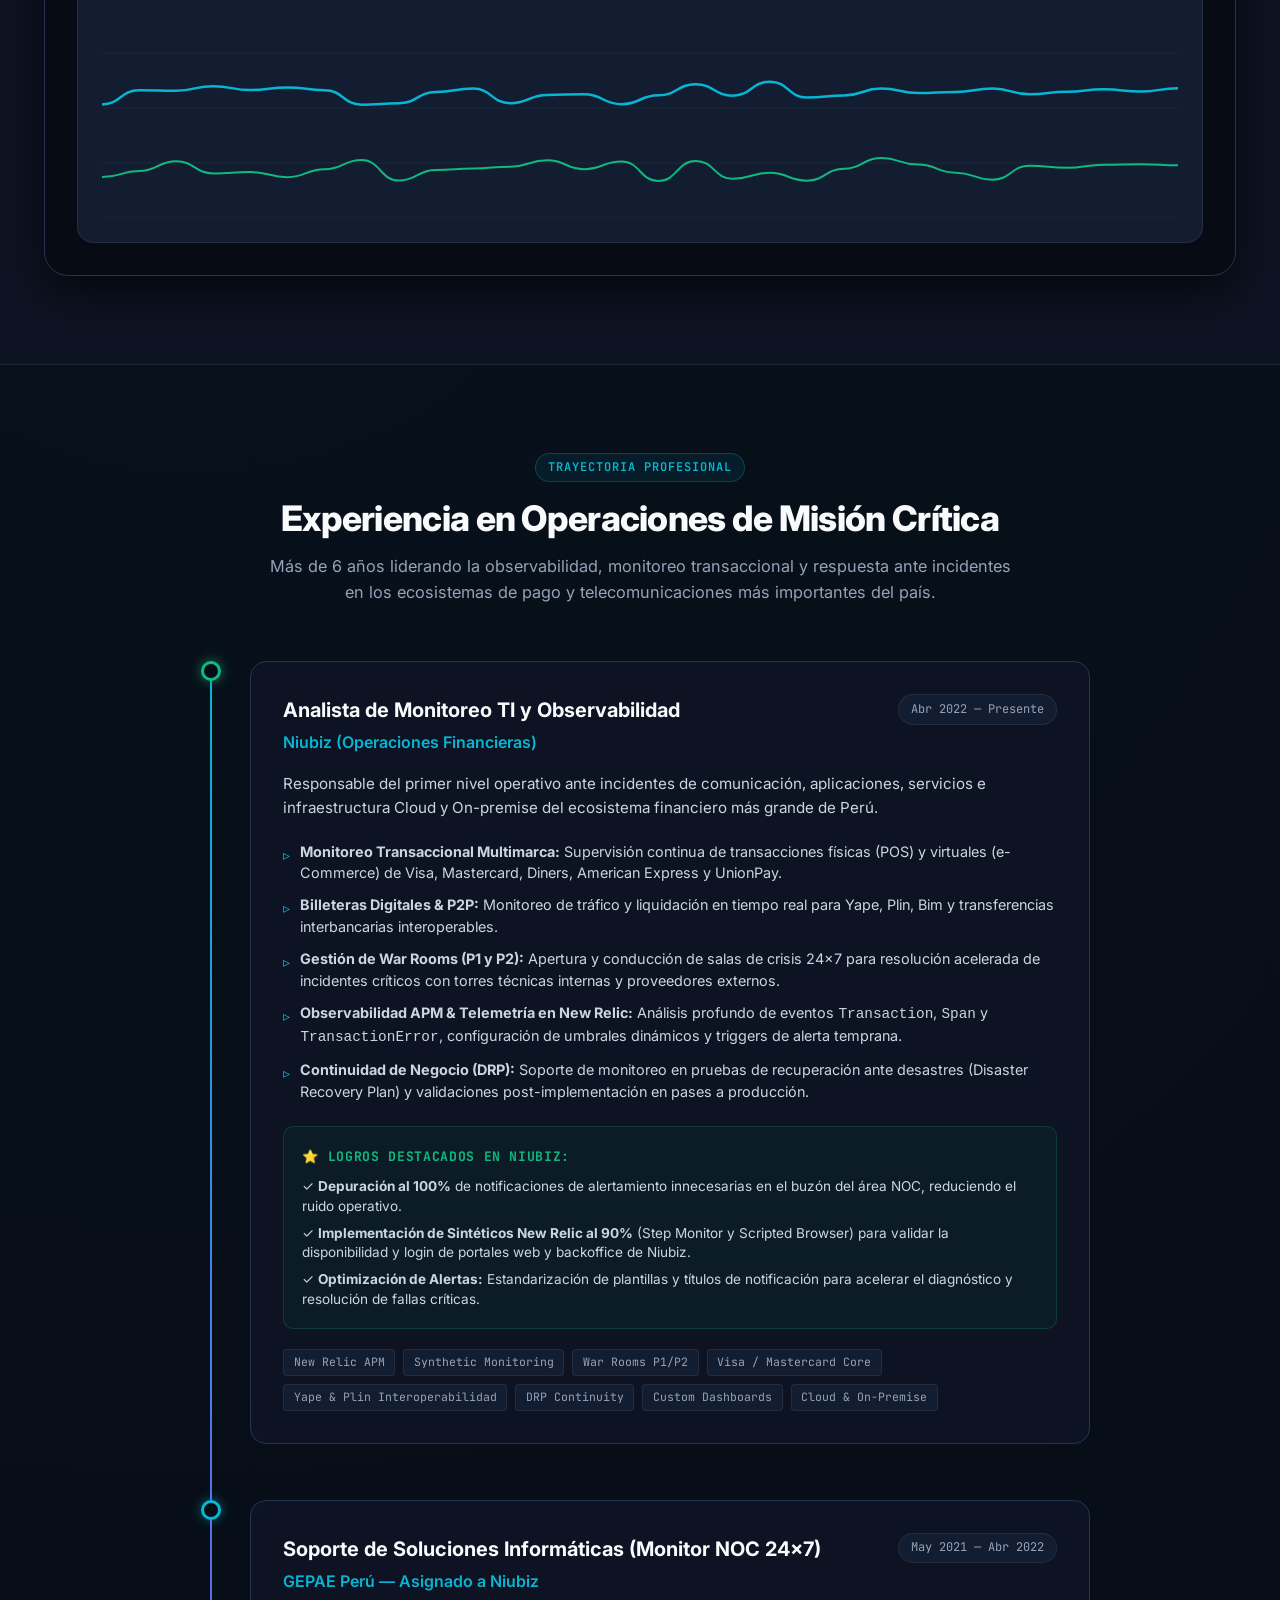
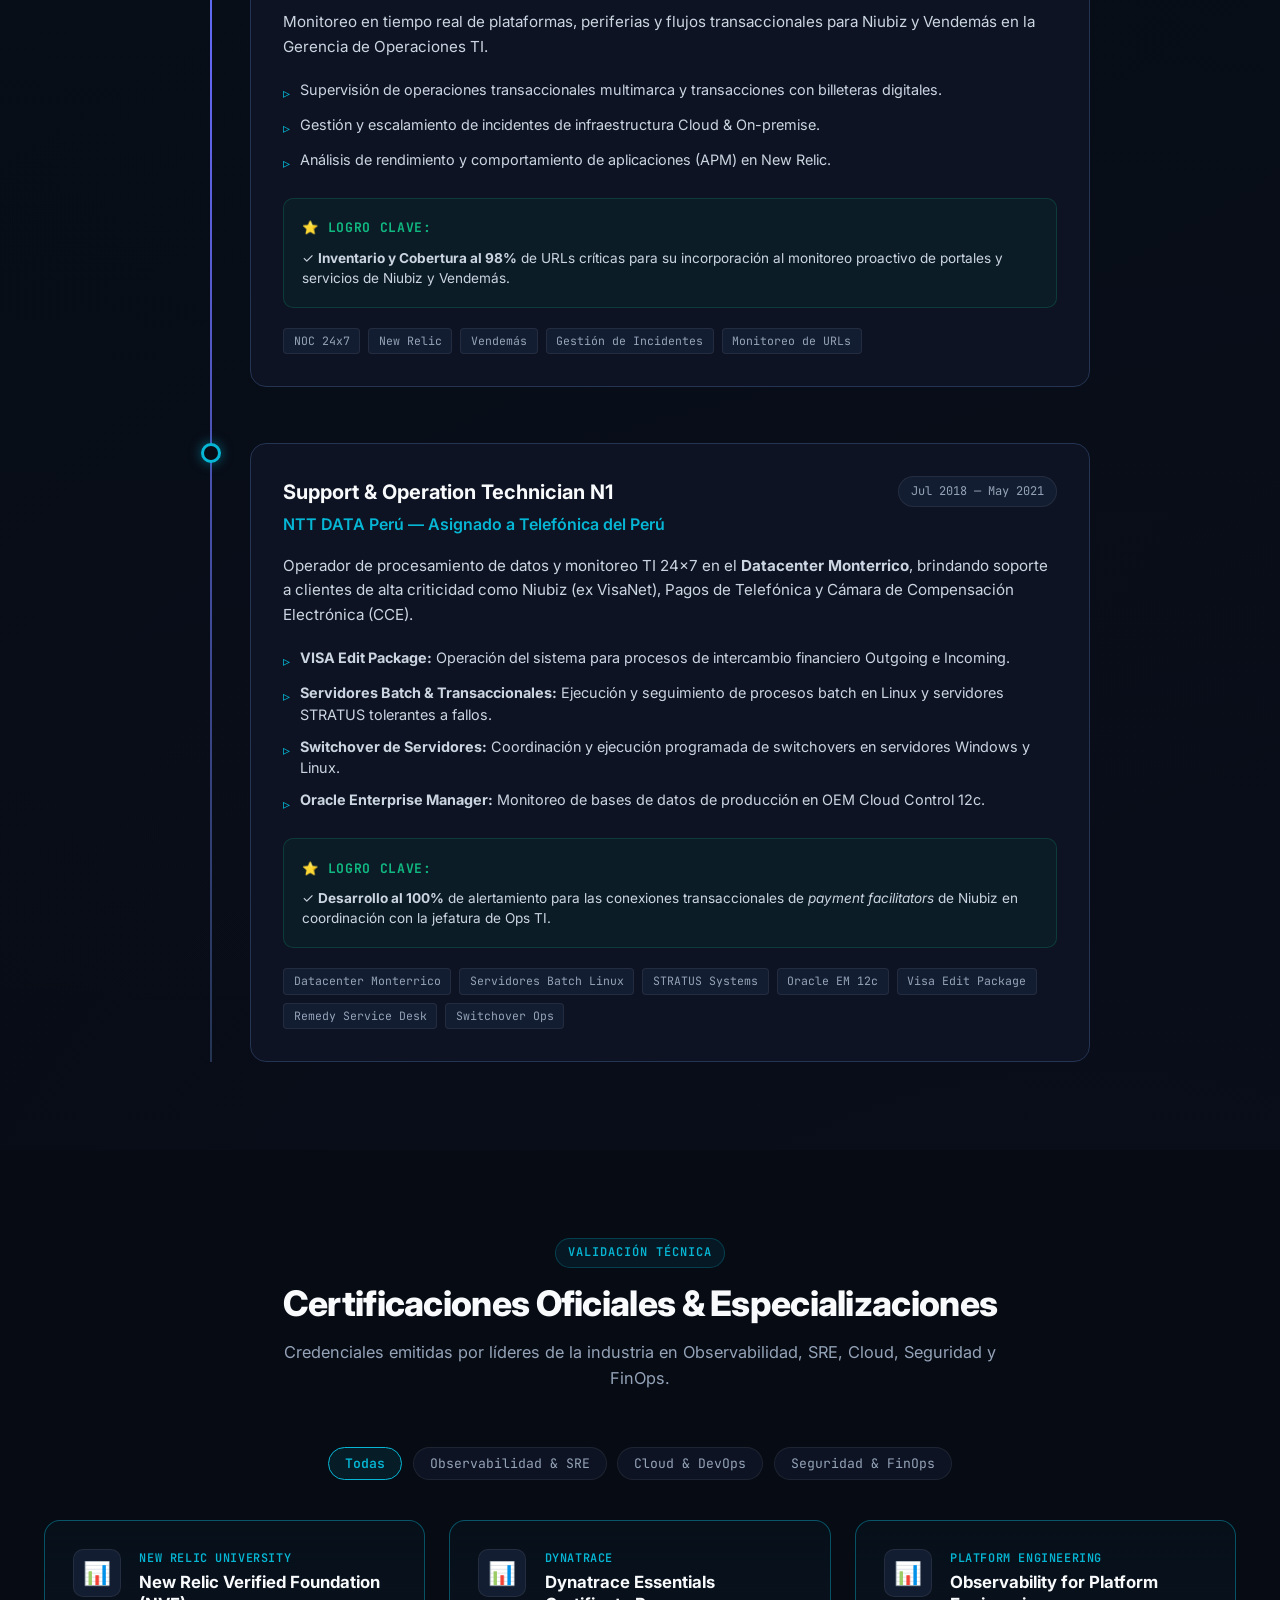
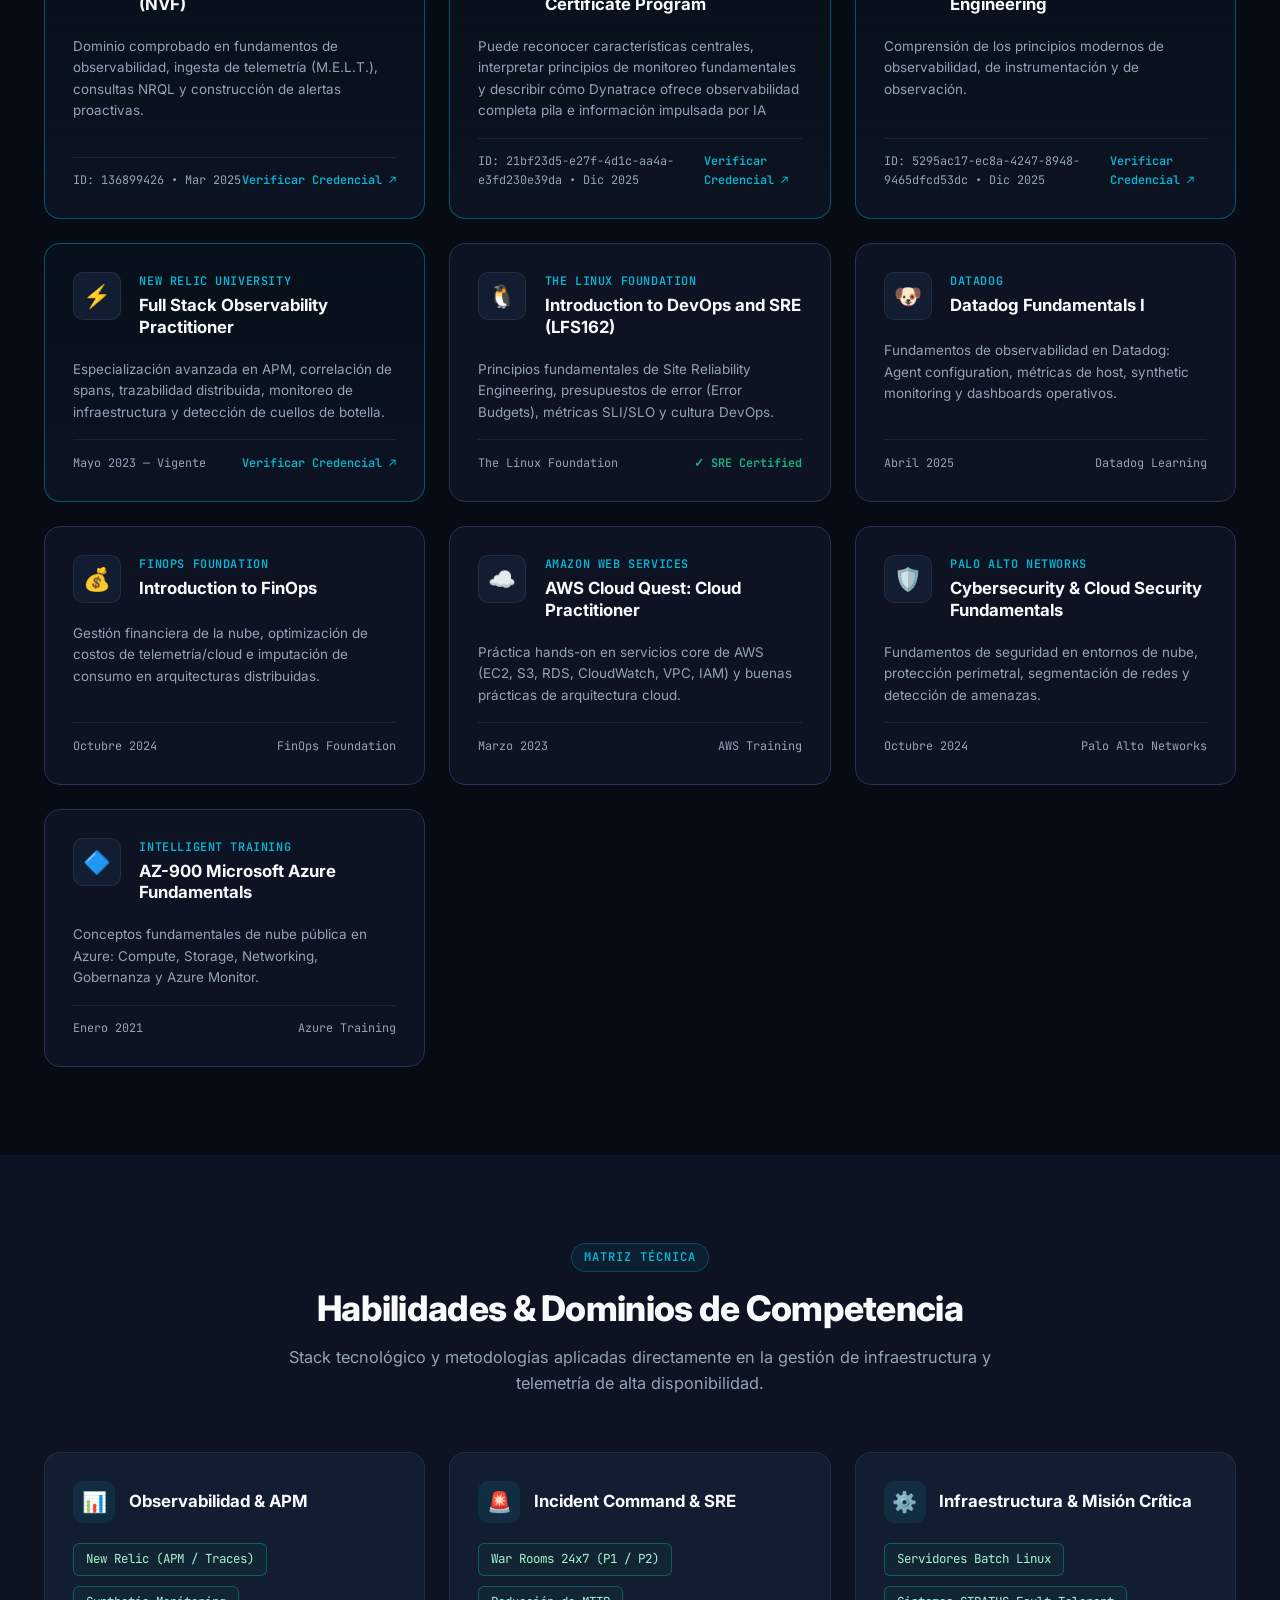
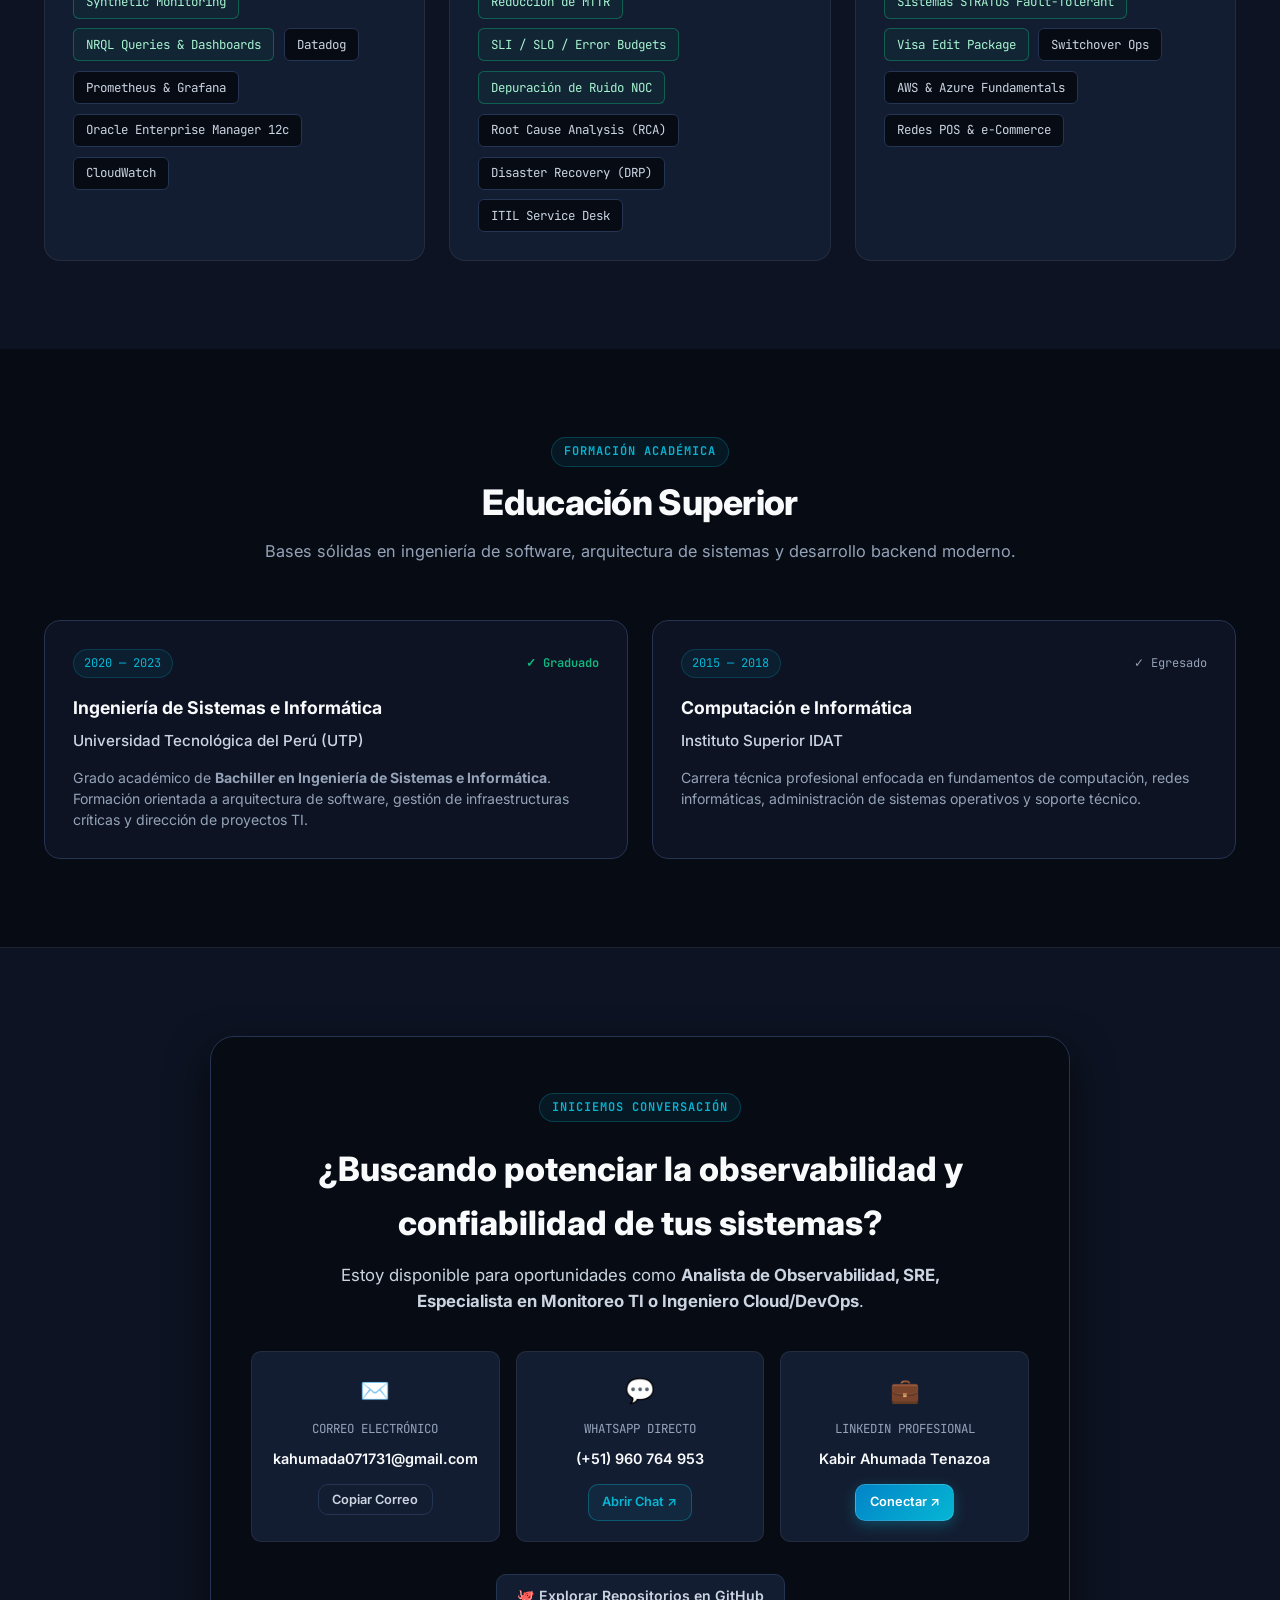
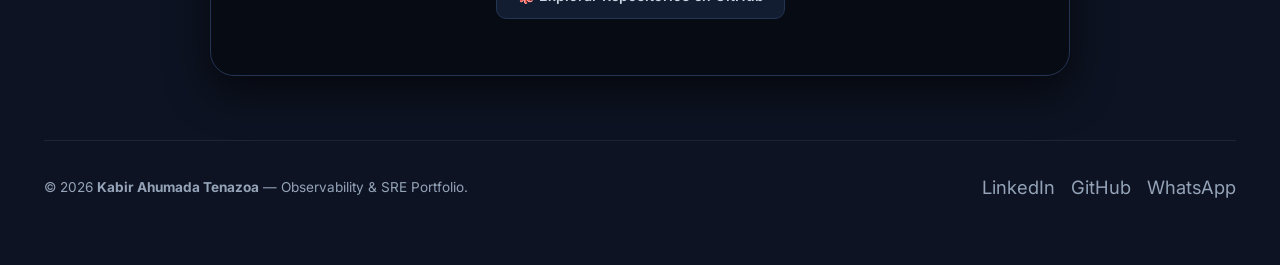
==== commit 9f8b5148: "feat: Actualización de Certificaciones" ====
--- a/index.html
+++ b/index.html
@@ -827,7 +827,50 @@
             </div>
           </div>
 
-          <!-- Cert 2: New Relic Full Stack Practitioner -->
+          <!-- Cert 2: Dynatrace Essentials Certificate Program -->
+          <div class="cert-card verified-highlight" data-category="obs">
+            <div class="cert-card-top">
+              <div class="cert-issuer-icon" style="color:#06B6D4">📊</div>
+              <div class="cert-info-main">
+                <div class="cert-issuer-name">Dynatrace</div>
+                <h3 class="cert-name">Dynatrace Essentials Certificate Program</h3>
+              </div>
+            </div>
+            <p style="font-size:0.84rem; color:var(--text-muted); margin-bottom:1rem">
+              Puede reconocer características centrales, interpretar principios de monitoreo fundamentales y describir
+              cómo Dynatrace ofrece observabilidad completa pila e información impulsada por IA
+            </p>
+            <div class="cert-meta-row">
+              <span>ID: 21bf23d5-e27f-4d1c-aa4a-e3fd230e39da • Dic 2025</span>
+              <a href="https://www.credly.com/earner/earned/badge/21bf23d5-e27f-4d1c-aa4a-e3fd230e39da" target="_blank"
+                rel="noopener noreferrer" class="cert-verify-link">
+                Verificar Credencial ↗
+              </a>
+            </div>
+          </div>
+
+          <!-- Cert 3: Observability for Platform Engineering -->
+          <div class="cert-card verified-highlight" data-category="obs">
+            <div class="cert-card-top">
+              <div class="cert-issuer-icon" style="color:#0827f1">📊</div>
+              <div class="cert-info-main">
+                <div class="cert-issuer-name">Platform Engineering</div>
+                <h3 class="cert-name">Observability for Platform Engineering</h3>
+              </div>
+            </div>
+            <p style="font-size:0.84rem; color:var(--text-muted); margin-bottom:1rem">
+              Comprensión de los principios modernos de observabilidad, de instrumentación y de observación.
+            </p>
+            <div class="cert-meta-row">
+              <span>ID: 5295ac17-ec8a-4247-8948-9465dfcd53dc • Dic 2025</span>
+              <a href="https://www.virtualbadge.io/certificate-validator?credential=5295ac17-ec8a-4247-8948-9465dfcd53dc"
+                target="_blank" rel="noopener noreferrer" class="cert-verify-link">
+                Verificar Credencial ↗
+              </a>
+            </div>
+          </div>
+
+          <!-- Cert 4: New Relic Full Stack Practitioner -->
           <div class="cert-card verified-highlight" data-category="obs">
             <div class="cert-card-top">
               <div class="cert-issuer-icon" style="color:#10B981">⚡</div>
@@ -1031,7 +1074,7 @@
             </div>
           </div>
 
-          <!-- Domain 4 -->
+          <!-- Domain 4 
           <div class="skill-domain-card">
             <div class="domain-header">
               <div class="domain-icon">💻</div>
@@ -1045,7 +1088,7 @@
               <span class="skill-pill">Git & GitHub Actions</span>
               <span class="skill-pill">FinOps Cloud Cost Optimization</span>
             </div>
-          </div>
+          </div> -->
         </div>
       </div>
     </section>
@@ -1080,8 +1123,8 @@
             </p>
           </div>
 
-          <!-- Edu 2 -->
-          <!-- <div class="education-card">
+          <!-- Edu 2 
+           <div class="education-card">
             <div class="edu-badge-row">
               <span class="edu-year">2024 — En Curso</span>
               <span style="color:var(--telemetry-cyan); font-family:var(--font-mono); font-size:0.75rem; font-weight:600">● Especialización</span>
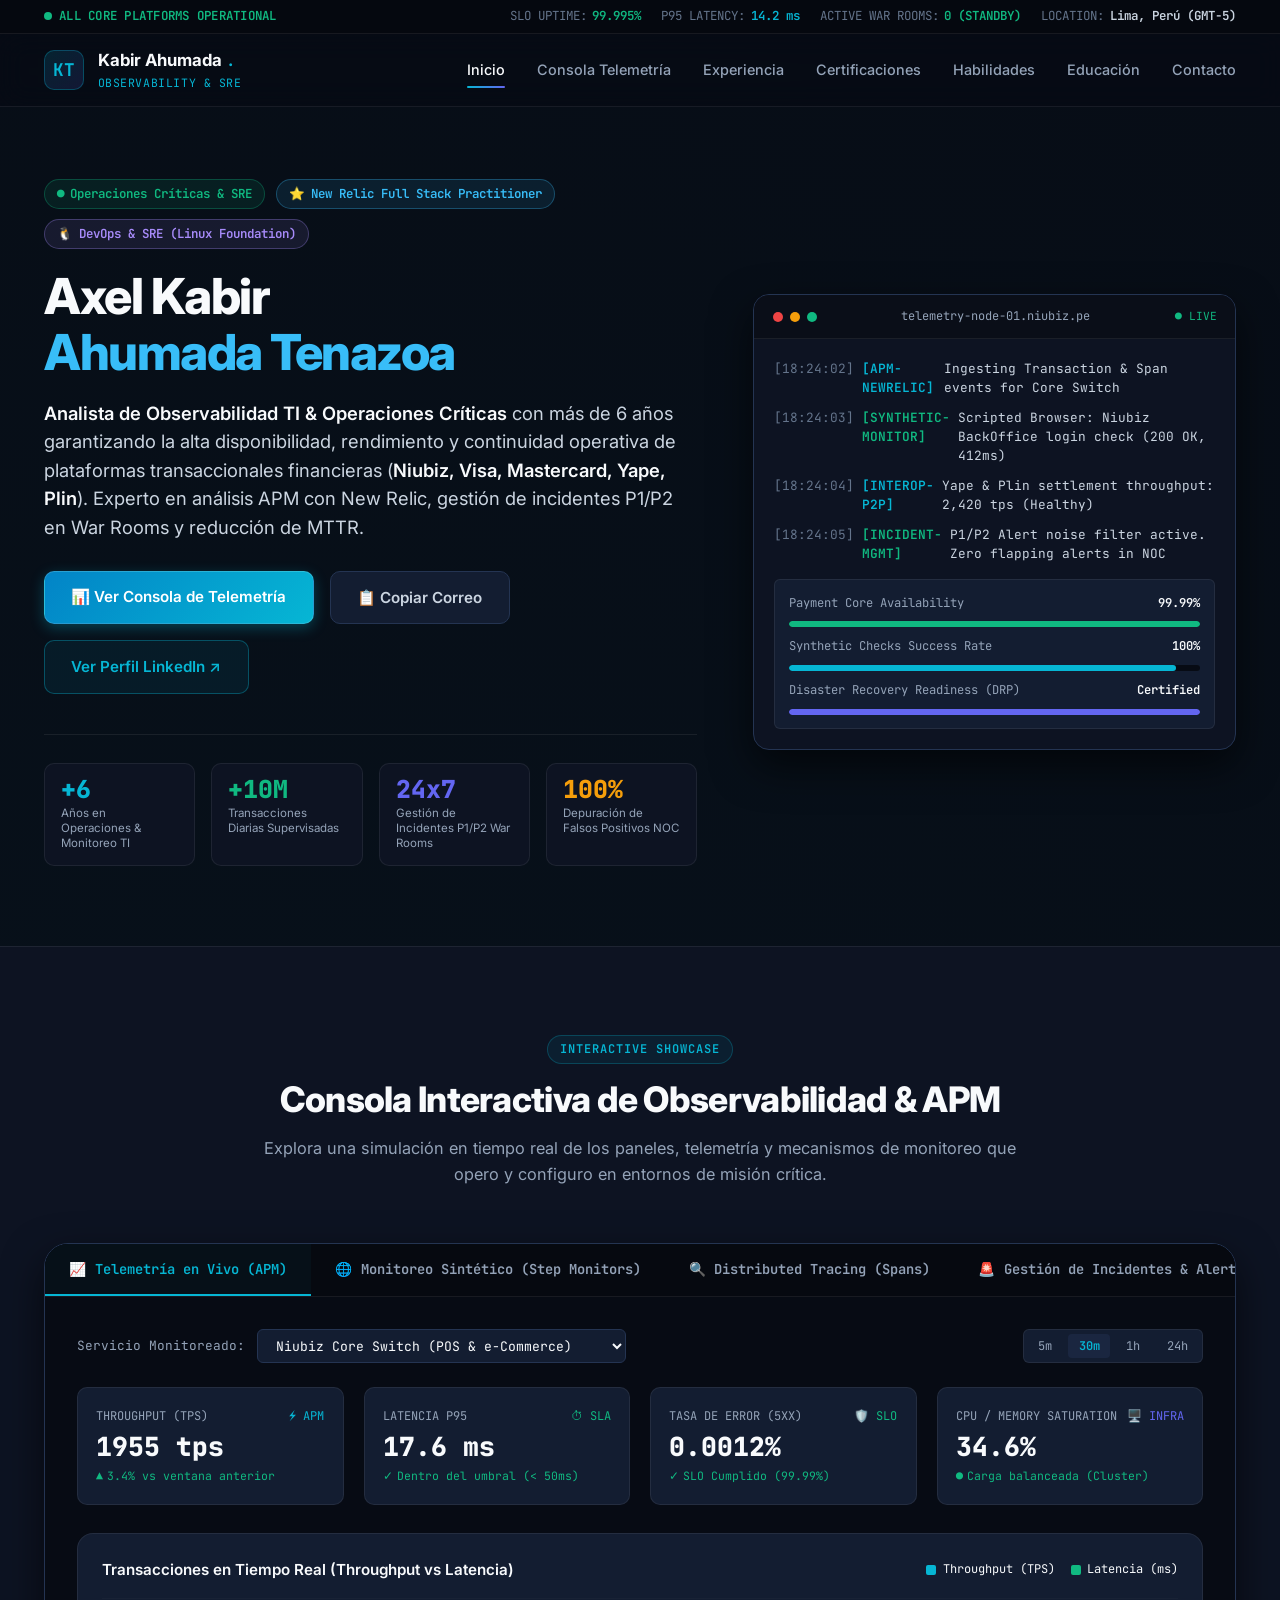
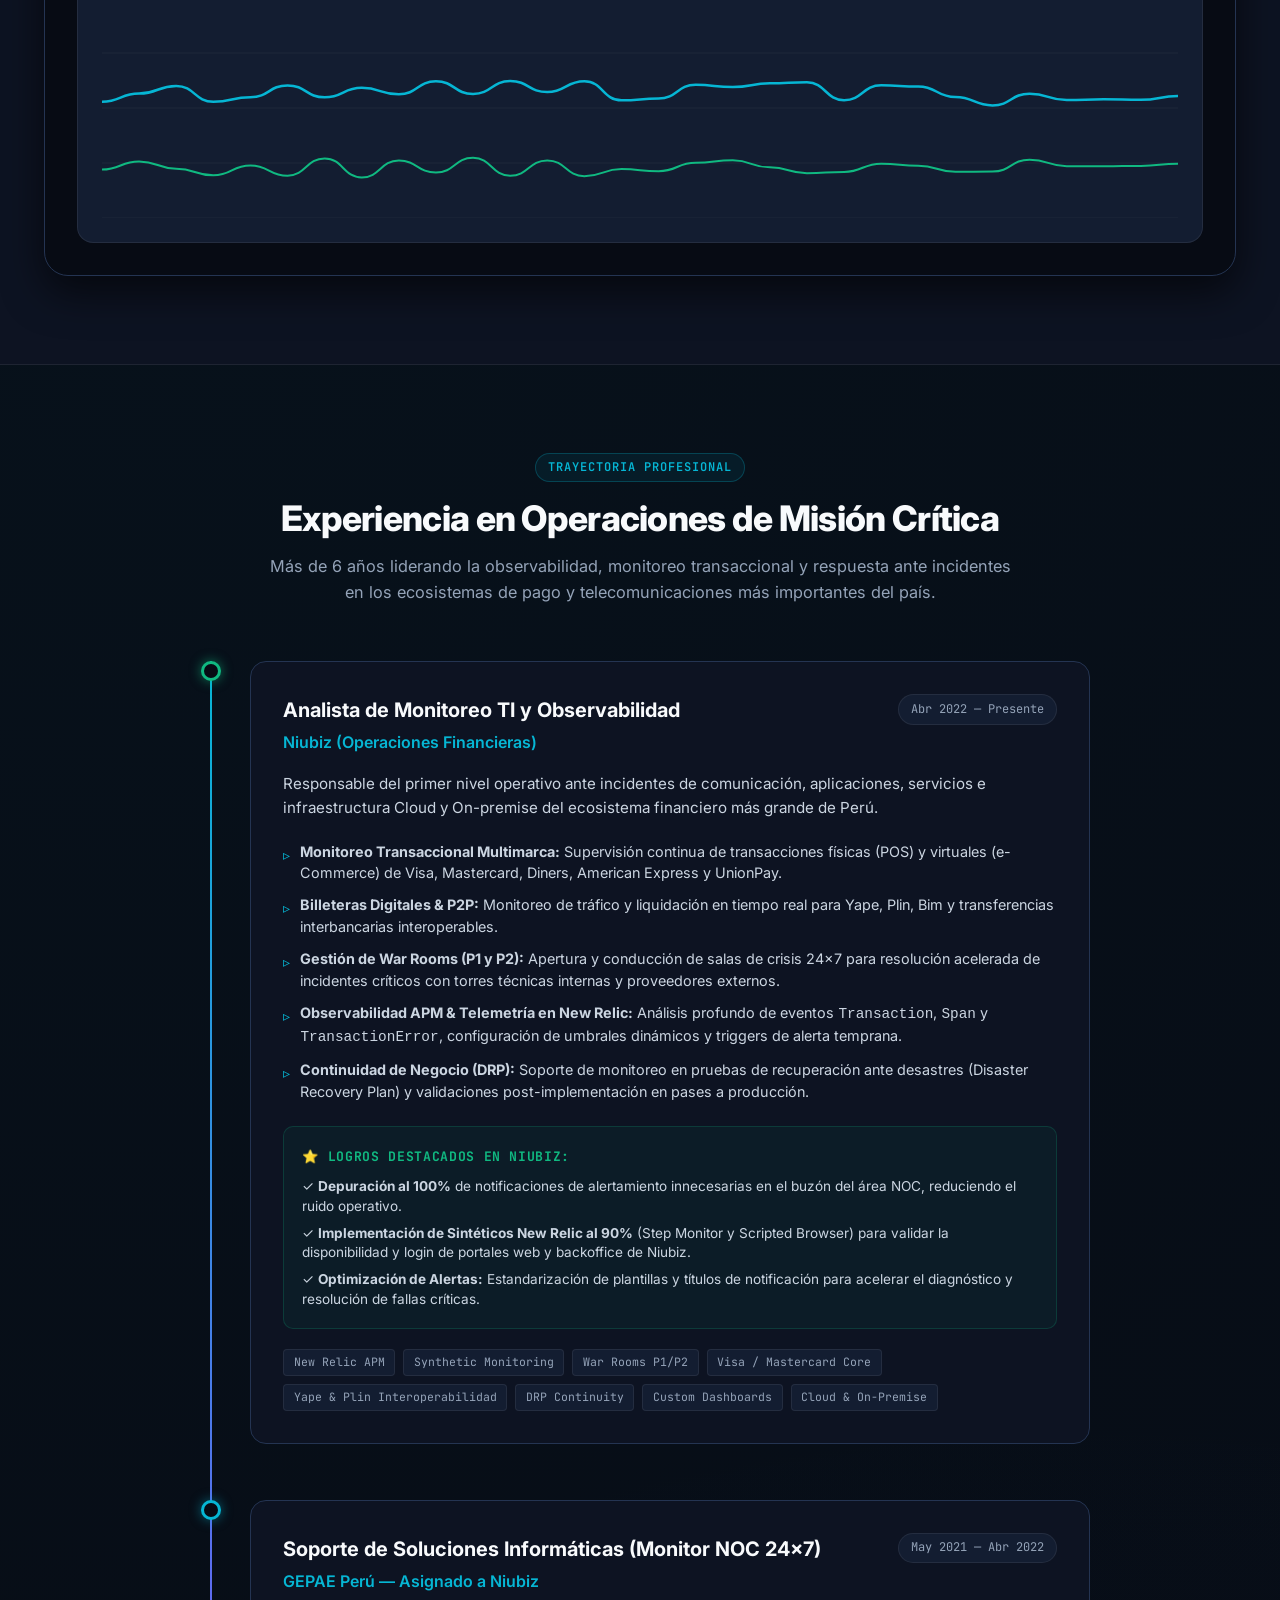
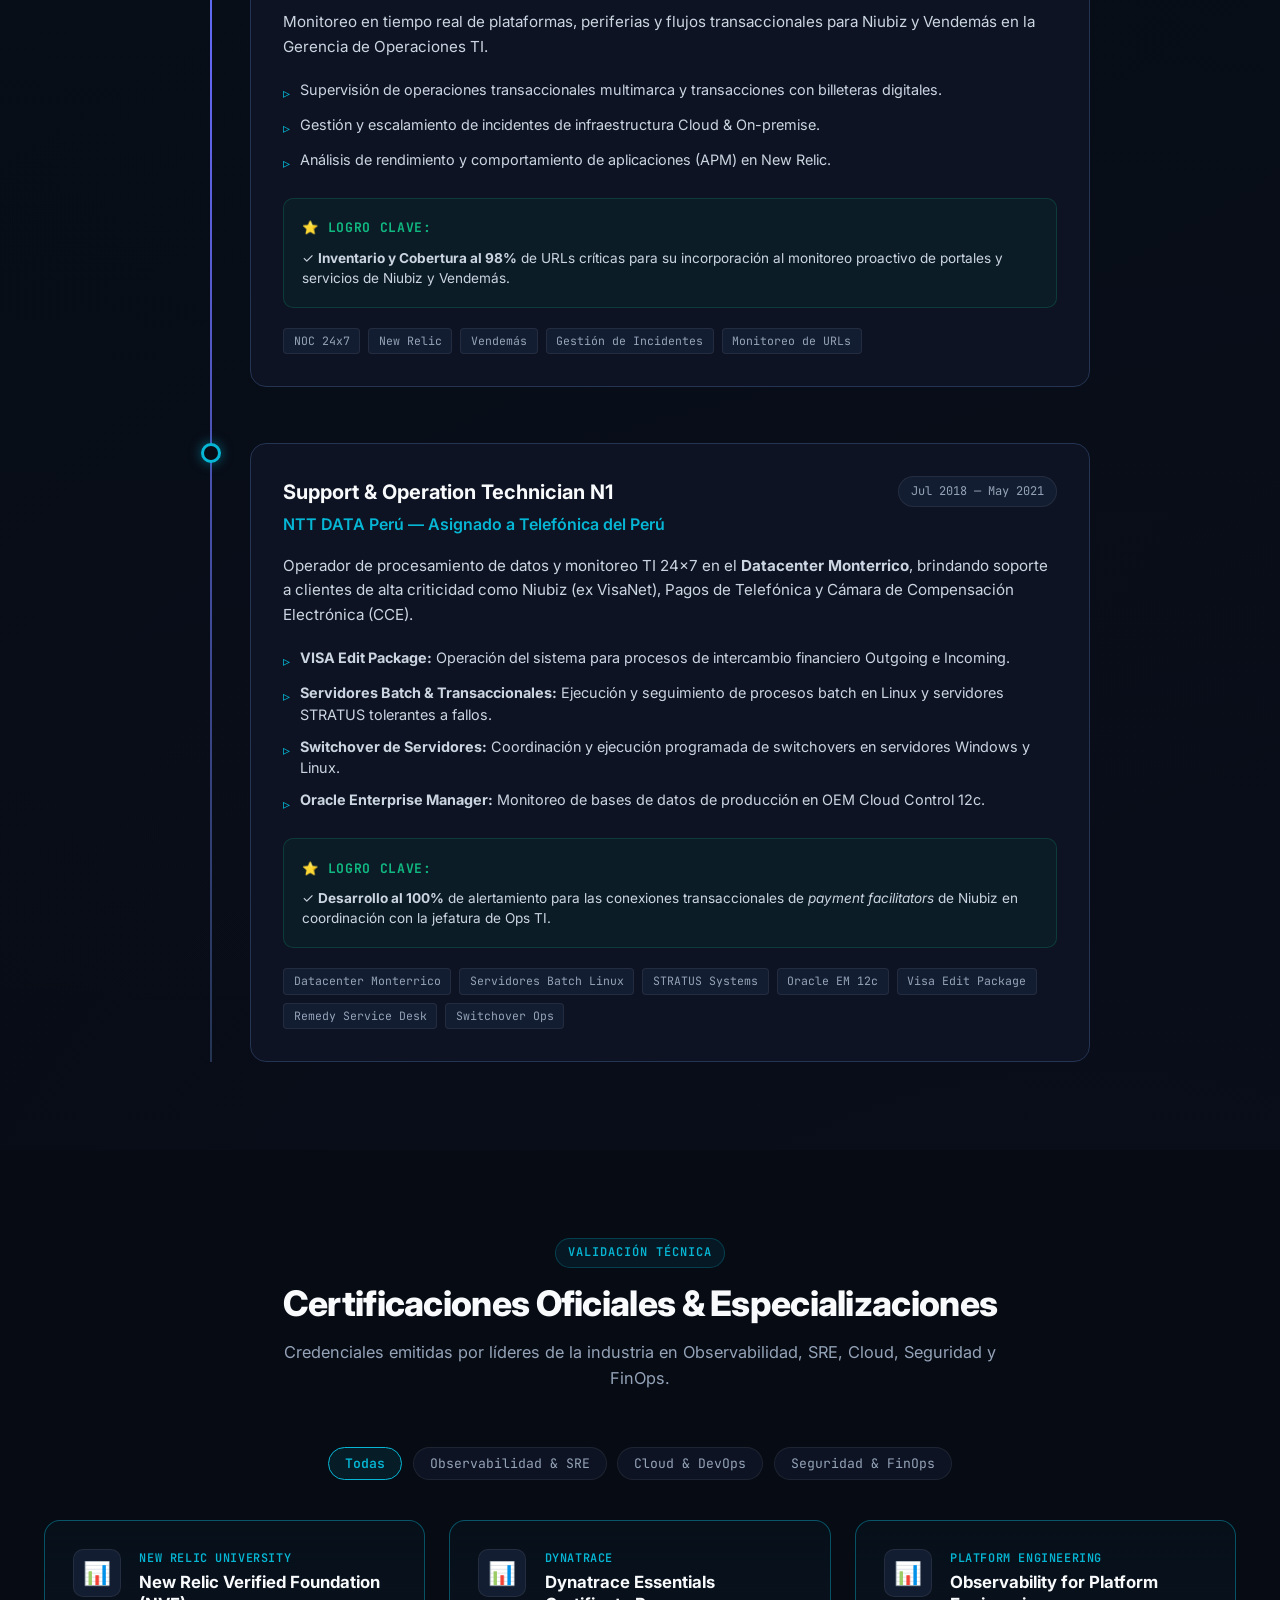
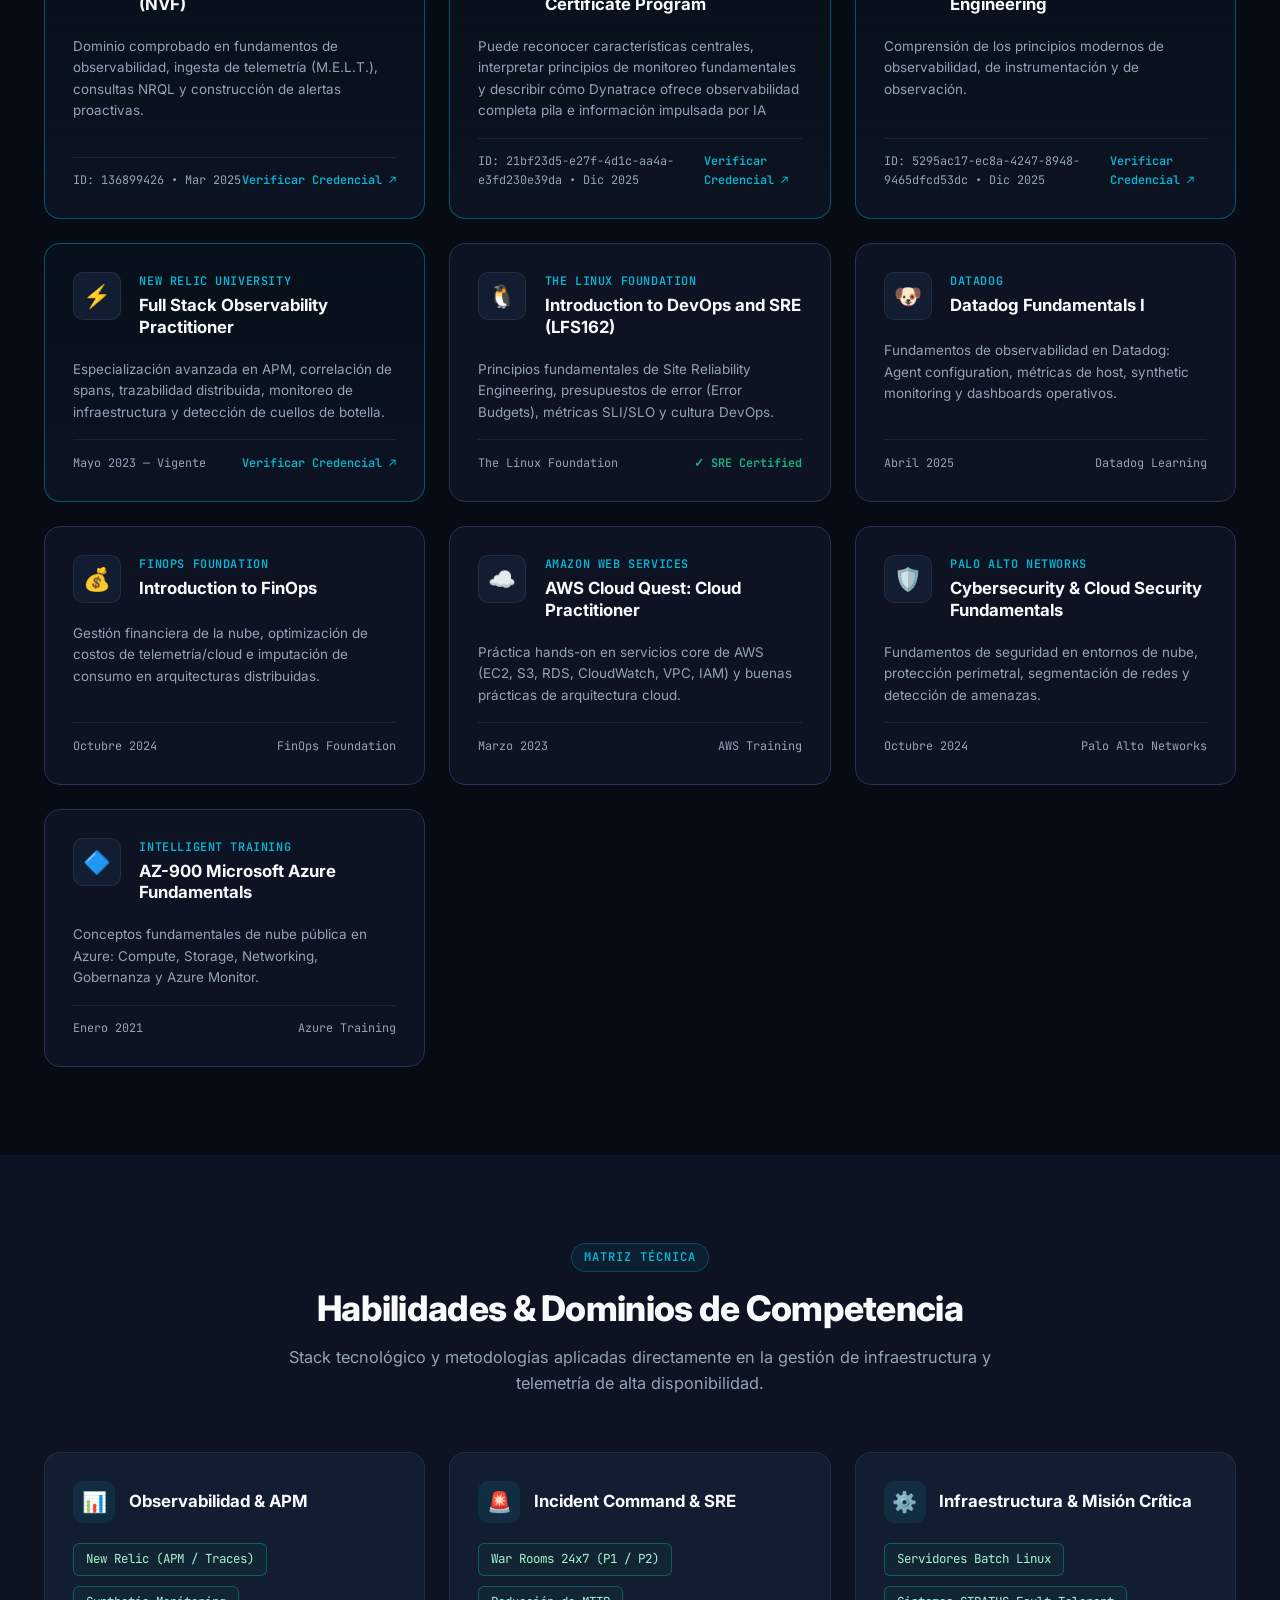
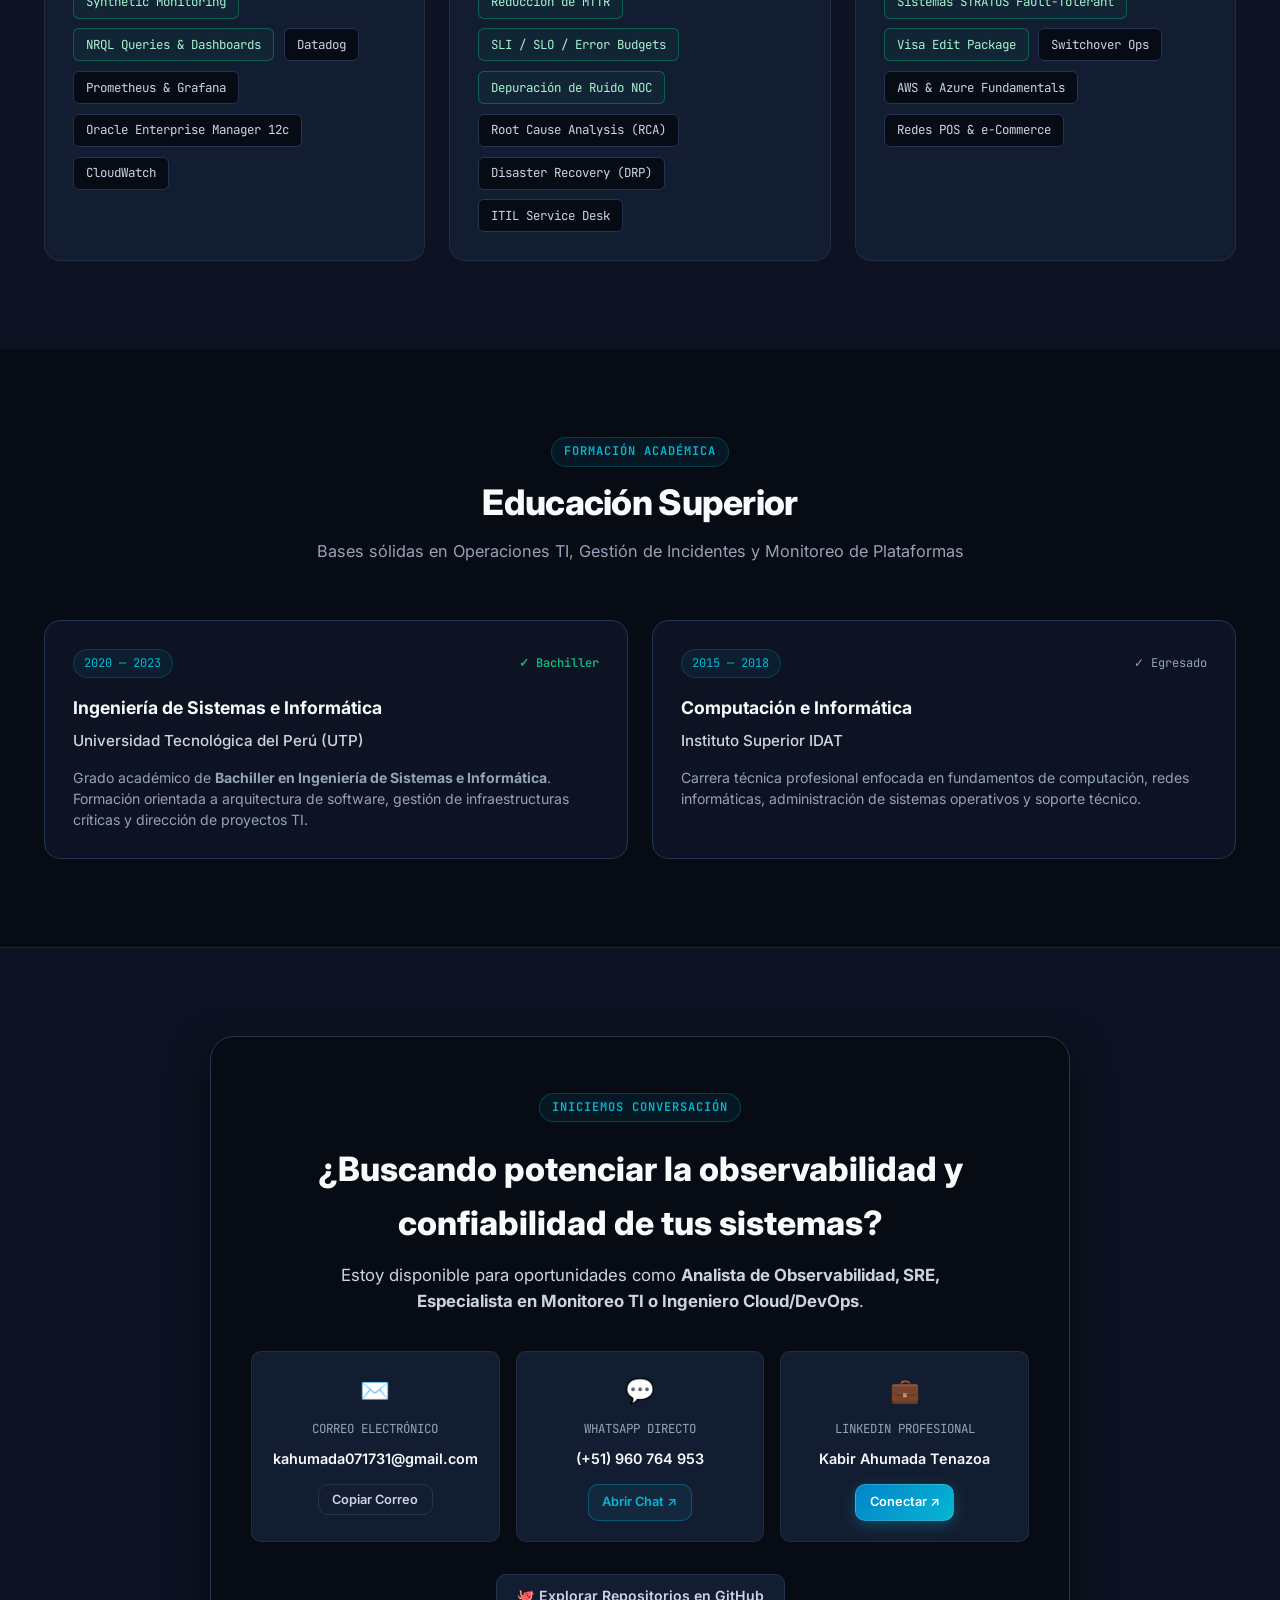
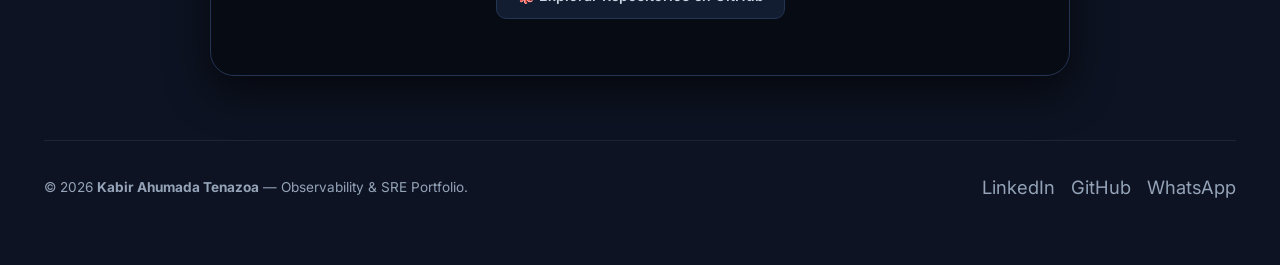
==== commit feeabf2a: "feat: actualización de datos extras y de estudio" ====
--- a/index.html
+++ b/index.html
@@ -59,7 +59,7 @@
         </div>
         <div class="metric-chip">
           <span class="chip-label">LOCATION:</span>
-          <span class="chip-value">Lima, Perú (UTC-5)</span>
+          <span class="chip-value">Lima, Perú (GMT-5)</span>
         </div>
       </div>
     </div>
@@ -88,7 +88,7 @@
         <a href="#contacto" class="nav-link">Contacto</a>
       </nav>
 
-      <div class="header-actions">
+      <!-- <div class="header-actions">
         <a href="https://wa.link/vdgrgr" target="_blank" rel="noopener noreferrer" class="btn btn-outline-cyan btn-sm">
           <span>💬 WhatsApp</span>
         </a>
@@ -97,7 +97,7 @@
           <span>LinkedIn</span>
         </a>
         <button class="mobile-menu-btn" id="mobileMenuBtn" aria-label="Abrir menú de navegación">☰</button>
-      </div>
+      </div> -->
     </div>
   </header>
 
@@ -1102,7 +1102,7 @@
           <div class="section-tag">Formación Académica</div>
           <h2 class="section-title">Educación Superior</h2>
           <p class="section-subtitle">
-            Bases sólidas en ingeniería de software, arquitectura de sistemas y desarrollo backend moderno.
+            Bases sólidas en Operaciones TI, Gestión de Incidentes y Monitoreo de Plataformas
           </p>
         </div>
 
@@ -1113,7 +1113,7 @@
               <span class="edu-year">2020 — 2023</span>
               <span
                 style="color:var(--telemetry-green); font-family:var(--font-mono); font-size:0.75rem; font-weight:600">✓
-                Graduado</span>
+                Bachiller</span>
             </div>
             <h3 class="edu-degree">Ingeniería de Sistemas e Informática</h3>
             <div class="edu-institution">Universidad Tecnológica del Perú (UTP)</div>
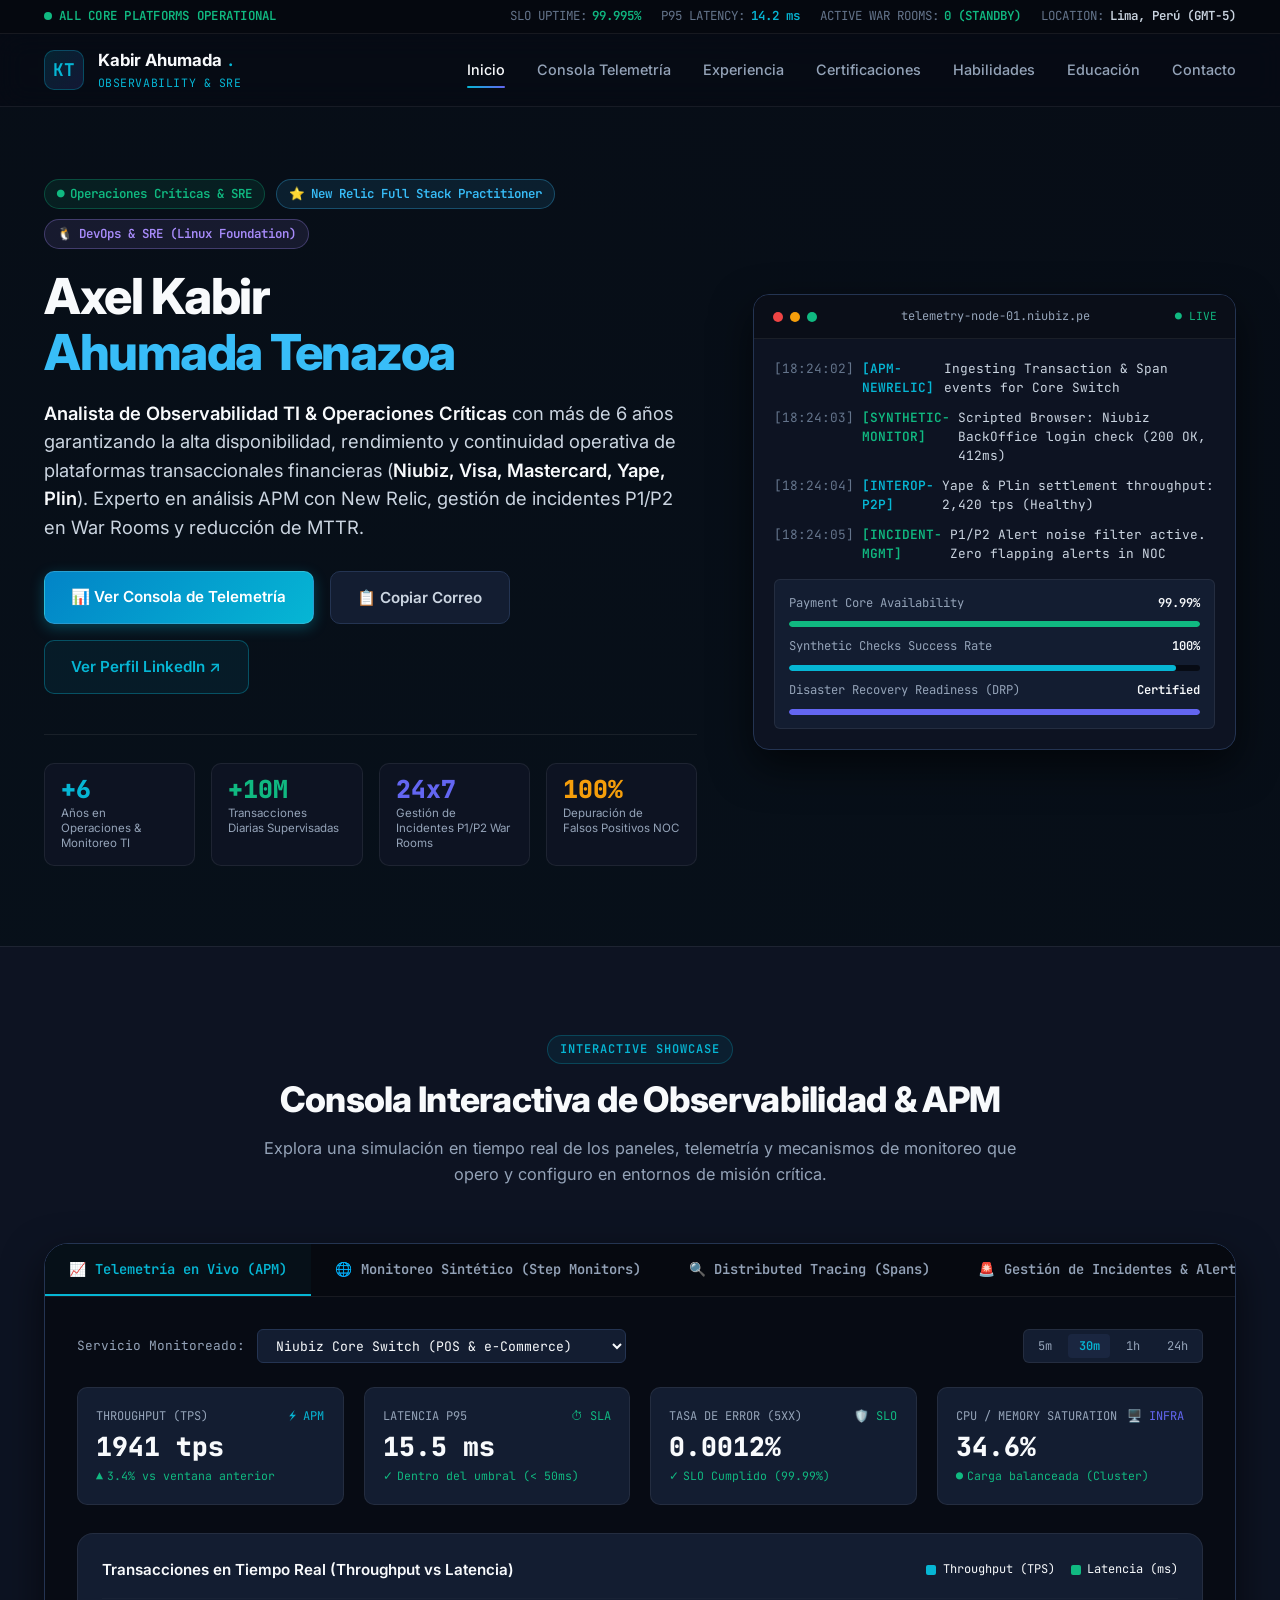
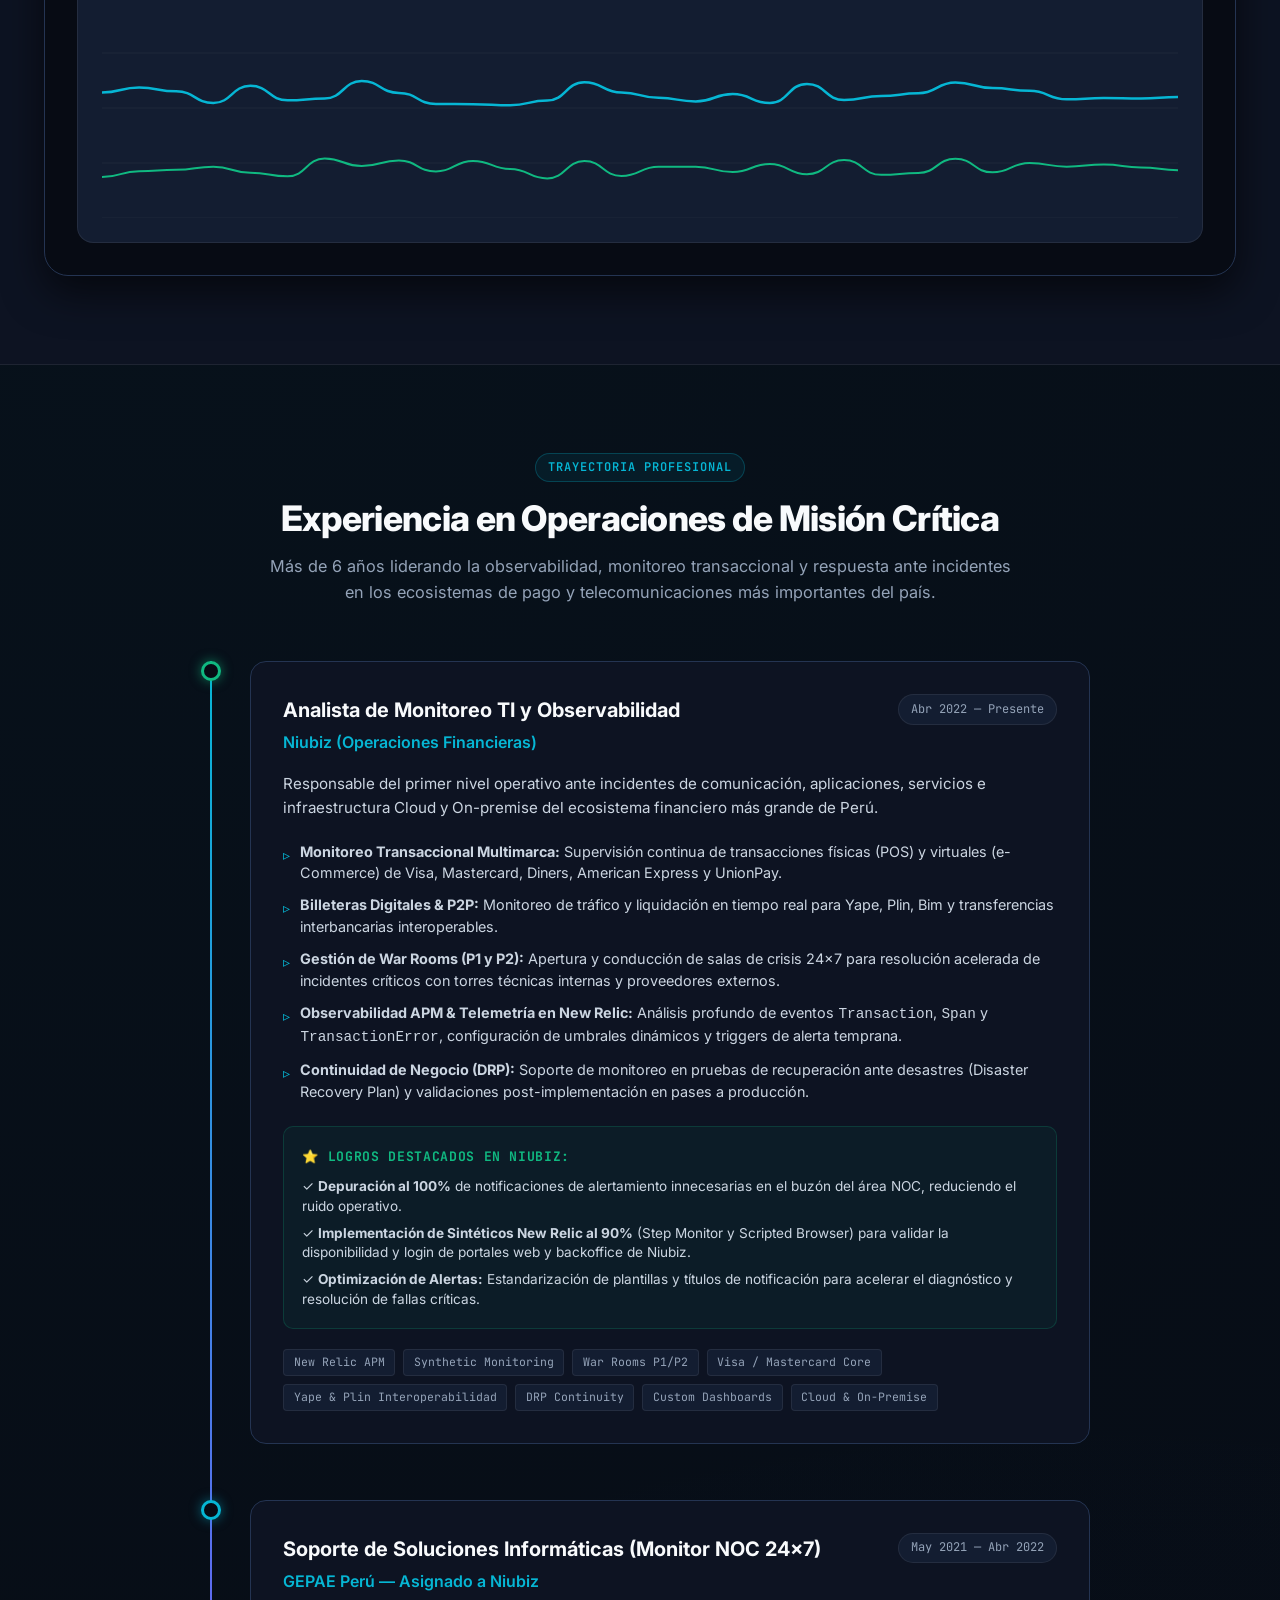
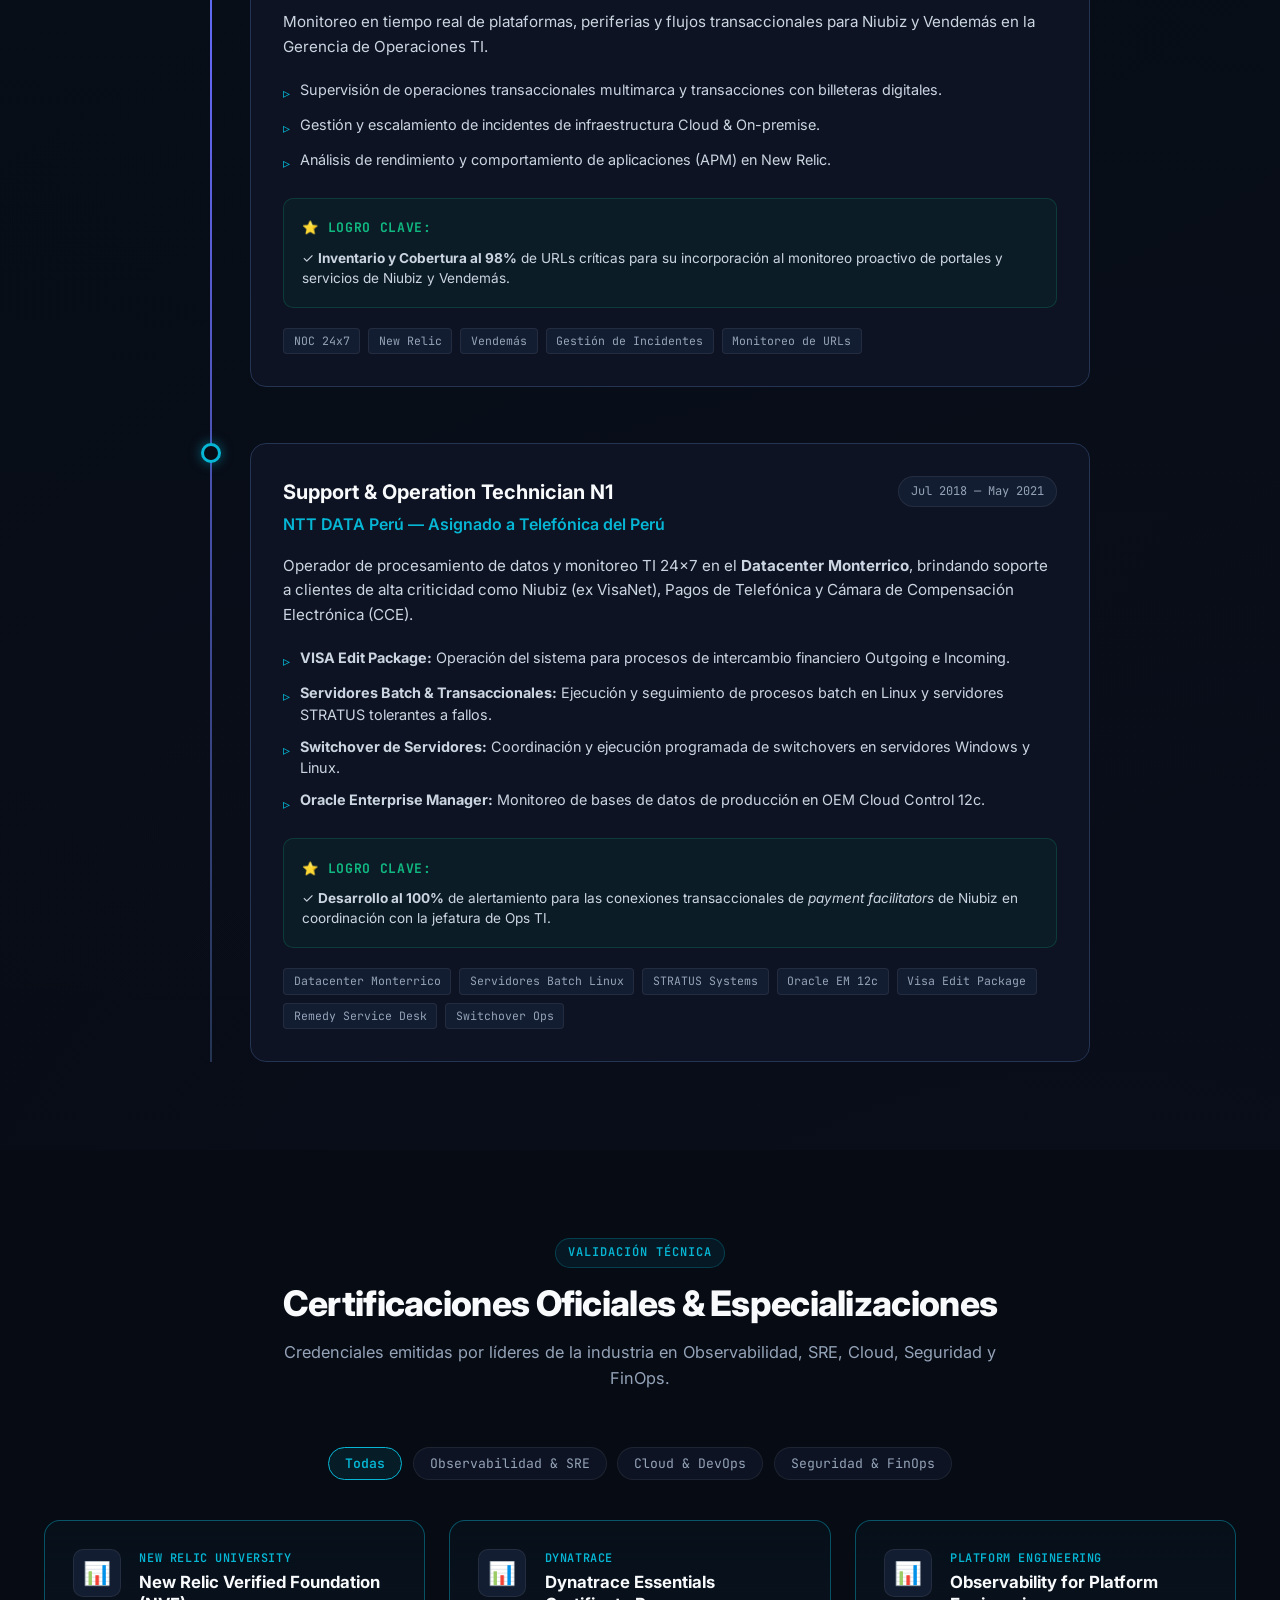
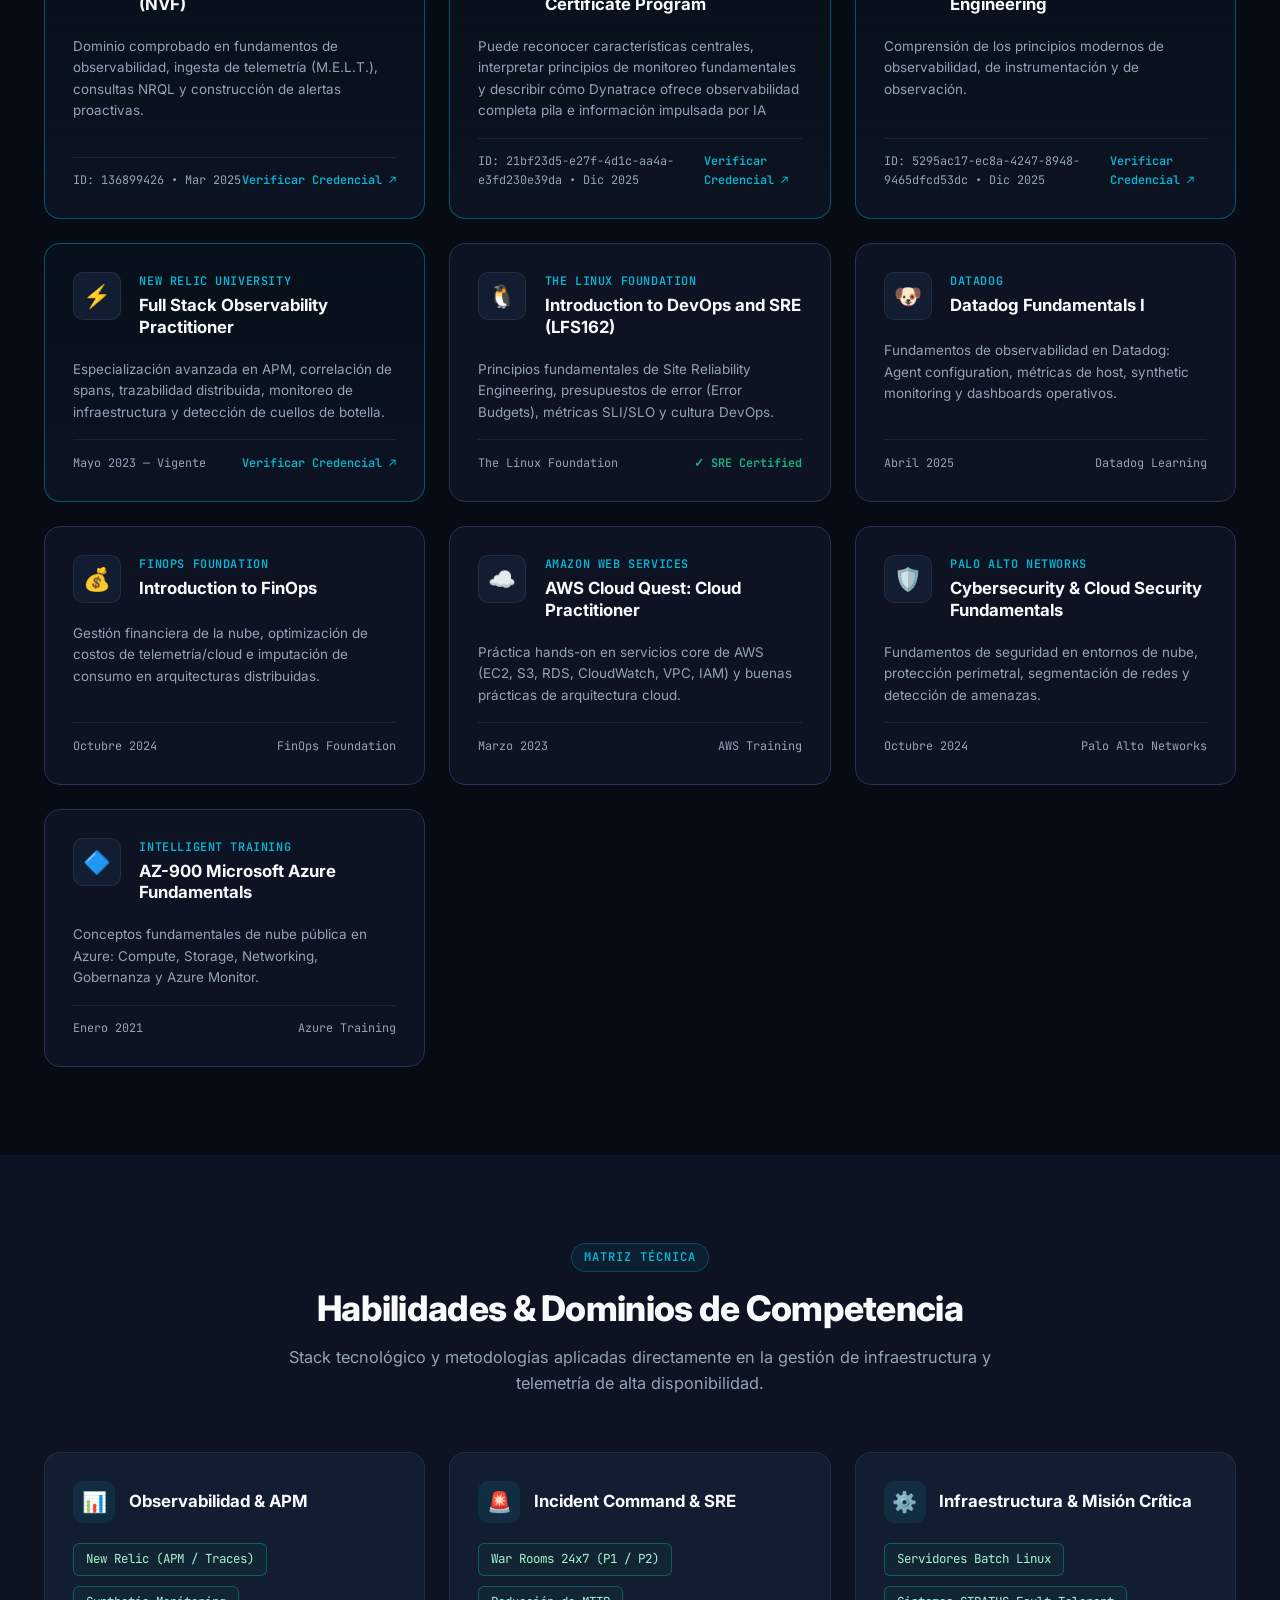
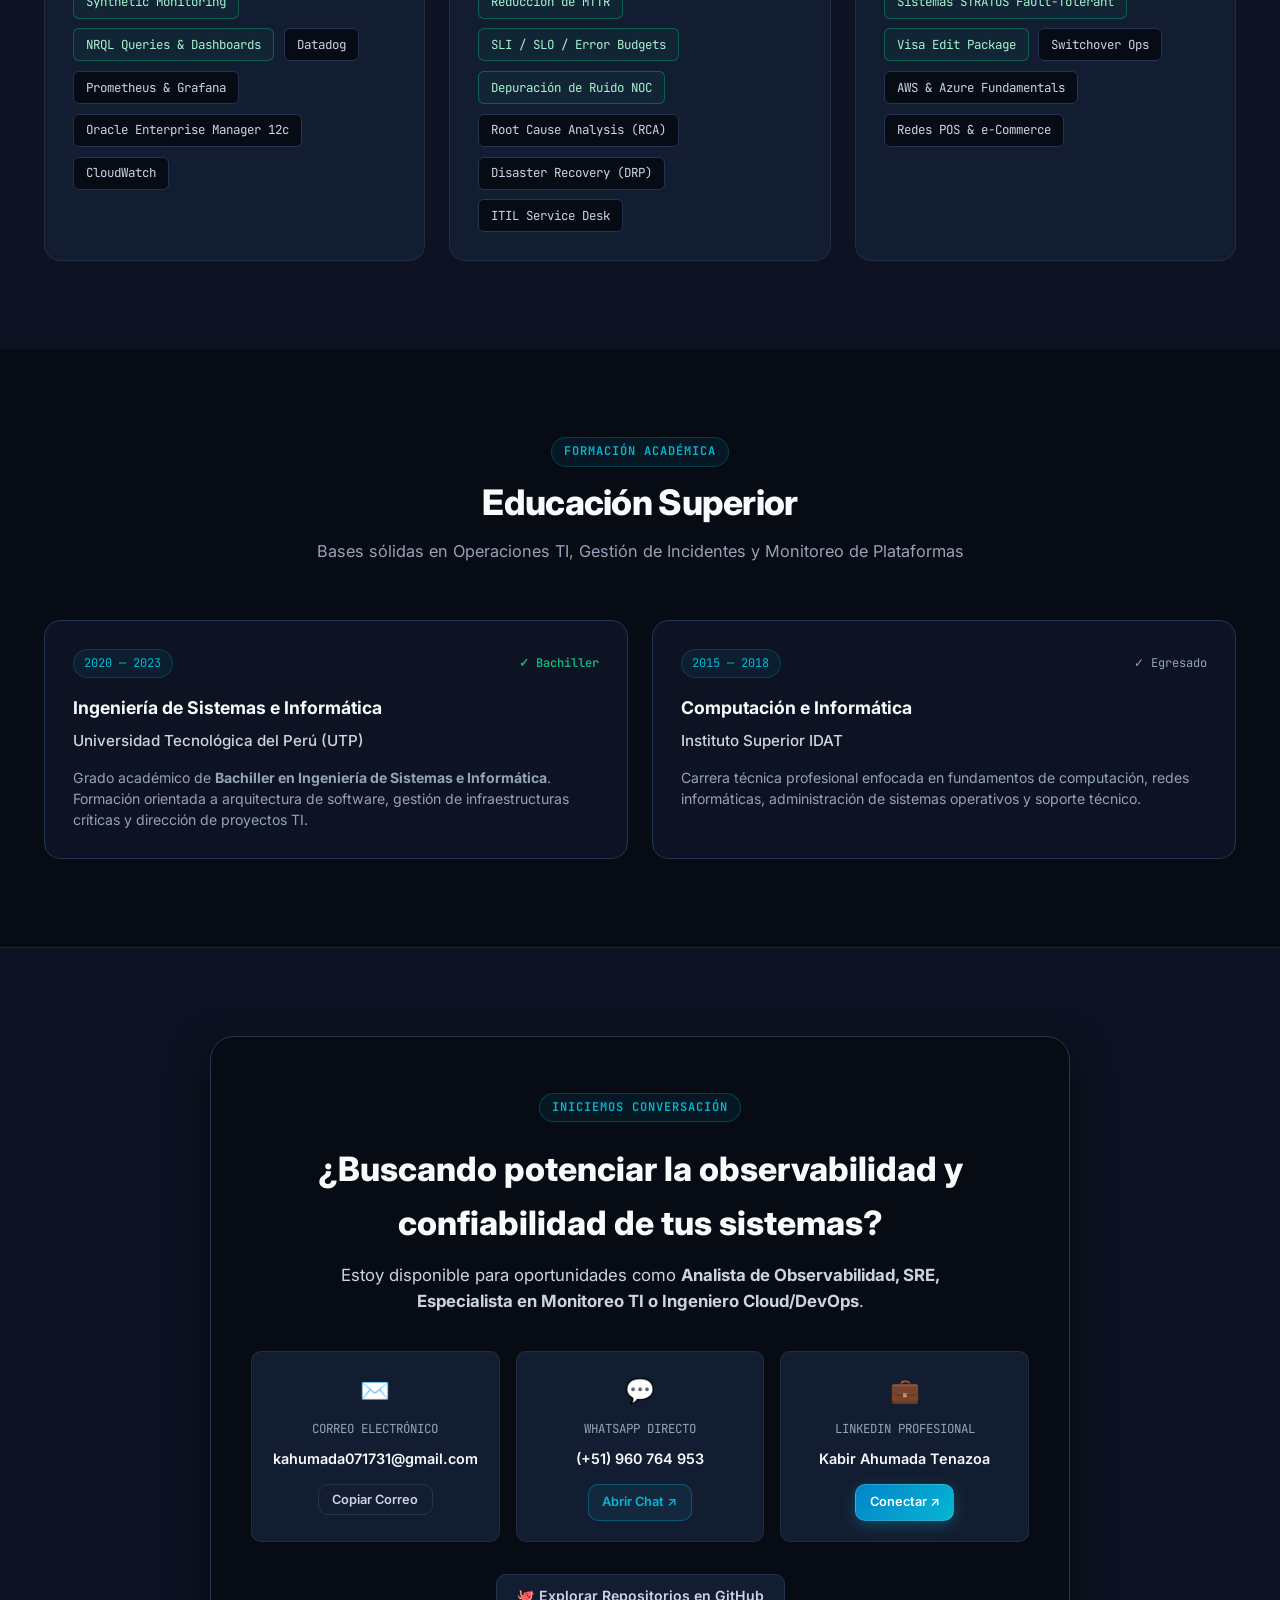
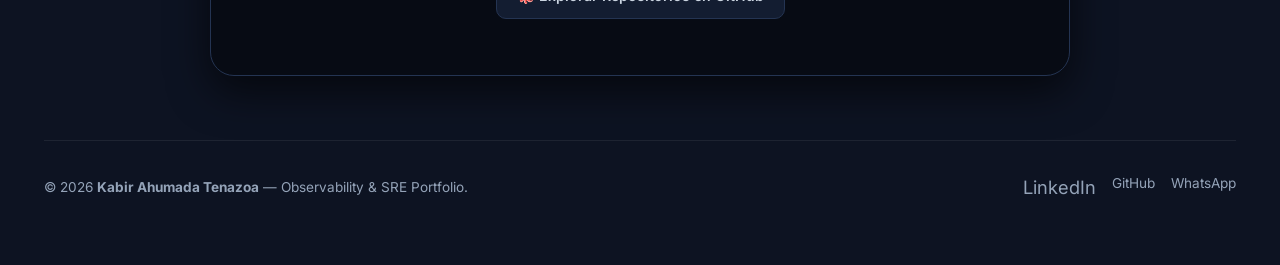
==== commit f072f862: "feat: actualización de botones de redes sociales" ====
--- a/index.html
+++ b/index.html
@@ -1209,11 +1209,11 @@
             © 2026 <strong>Kabir Ahumada Tenazoa</strong> — Observability & SRE Portfolio.
           </div>
           <div class="footer-social-links">
-            <a href="https://www.linkedin.com/in/axel-kabir-ahumada-tenazoa/" target="_blank" rel="noopener noreferrer"
+            <a href="https://www.linkedin.com/in/axel-kabir-ahumada-tenazoa/" target="_blank" rel="btn-linkedin"
               class="footer-social-btn" title="LinkedIn">LinkedIn</a>
-            <a href="https://github.com/kahumada31" target="_blank" rel="noopener noreferrer" class="footer-social-btn"
+            <a href="https://github.com/kahumada31" target="_blank" rel="noopener noreferrer" class="btn-github"
               title="GitHub">GitHub</a>
-            <a href="https://wa.link/vdgrgr" target="_blank" rel="noopener noreferrer" class="footer-social-btn"
+            <a href="https://wa.link/vdgrgr" target="_blank" rel="noopener noreferrer" class="fa fa-whatsapp"
               title="WhatsApp">WhatsApp</a>
           </div>
         </div>
